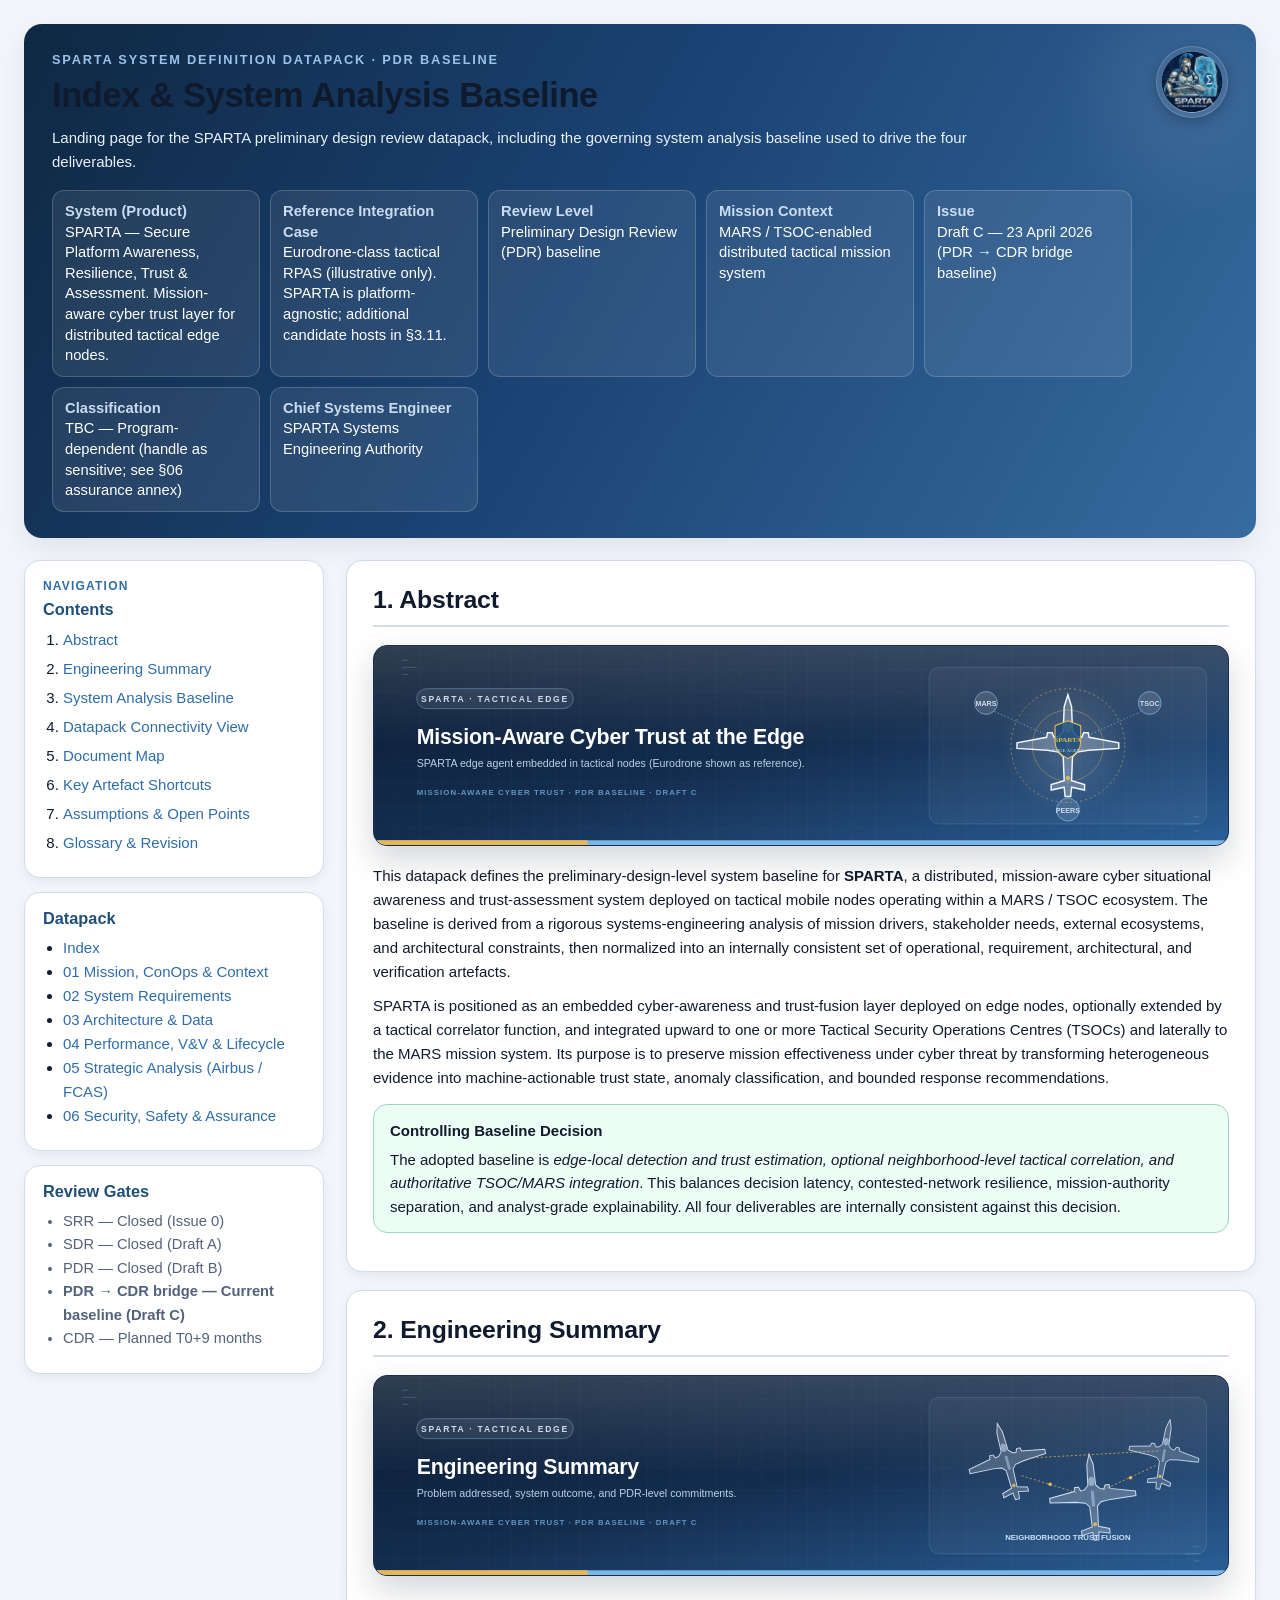
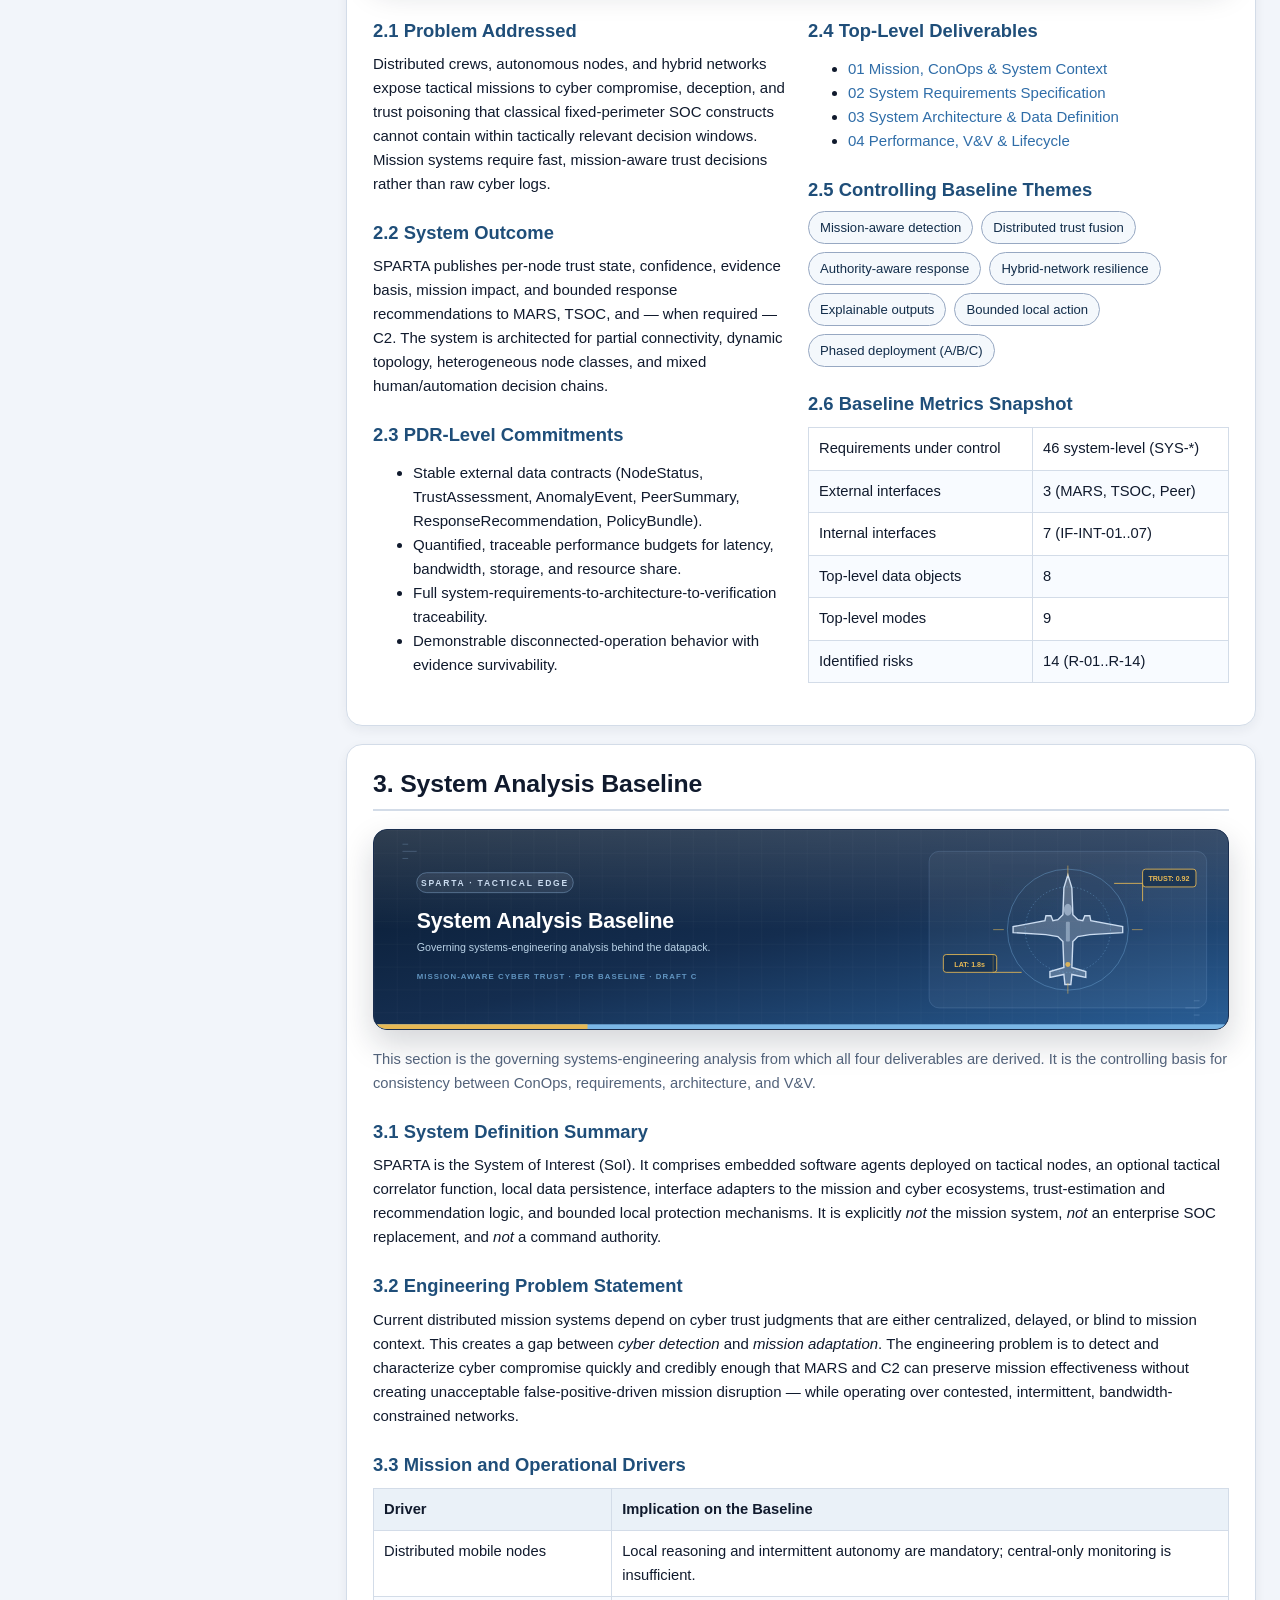
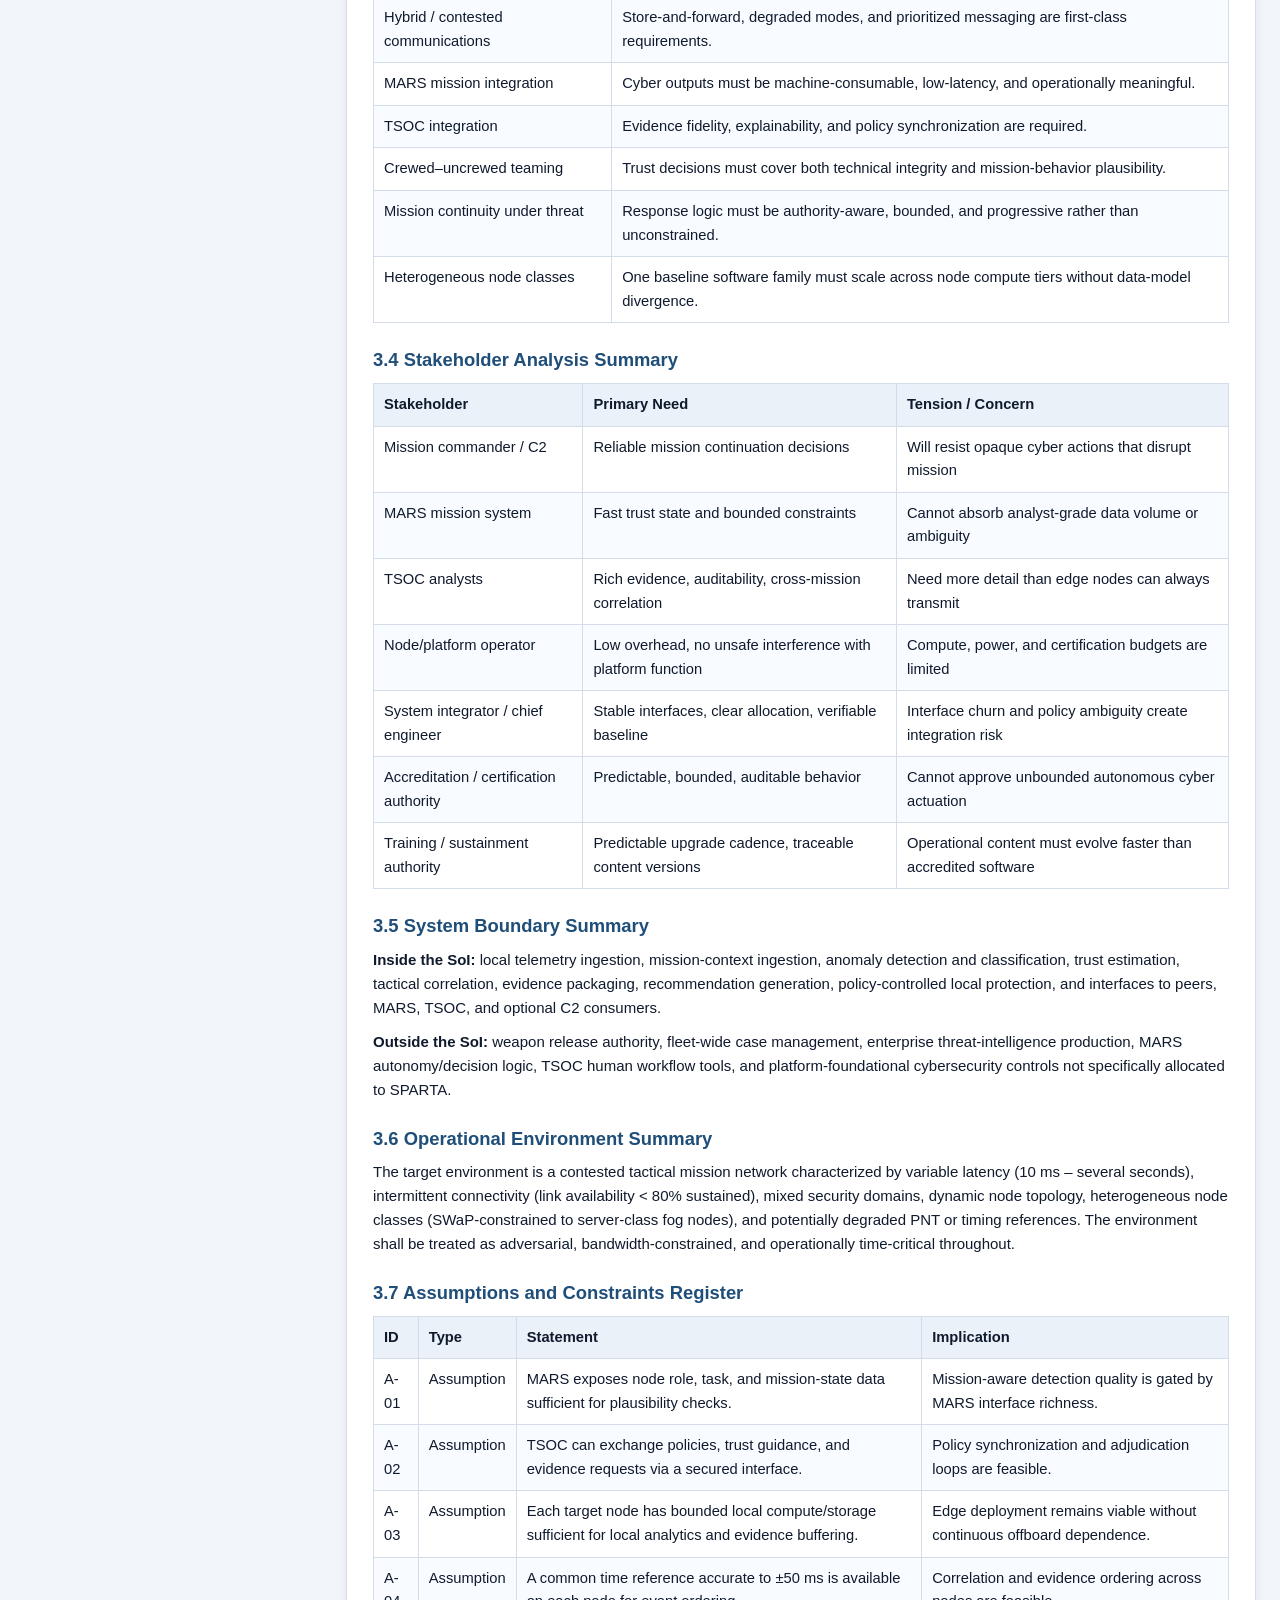
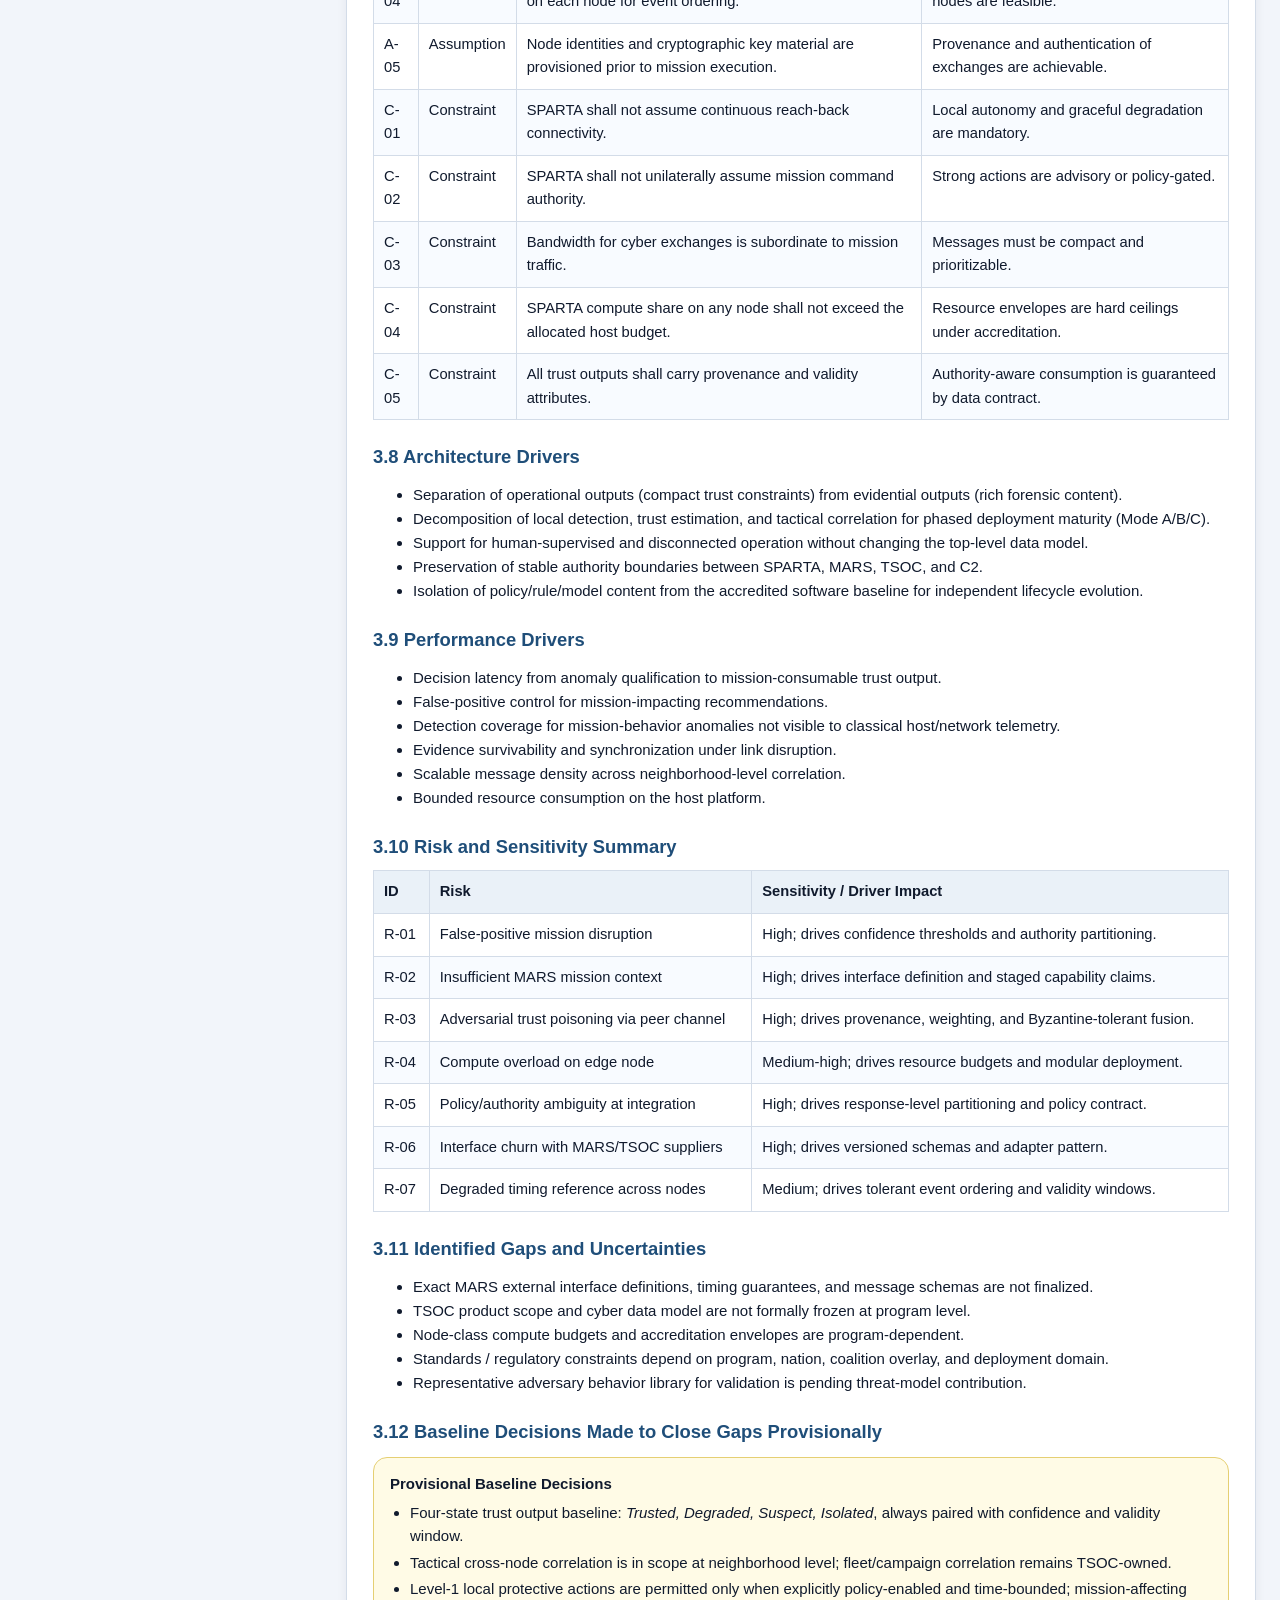
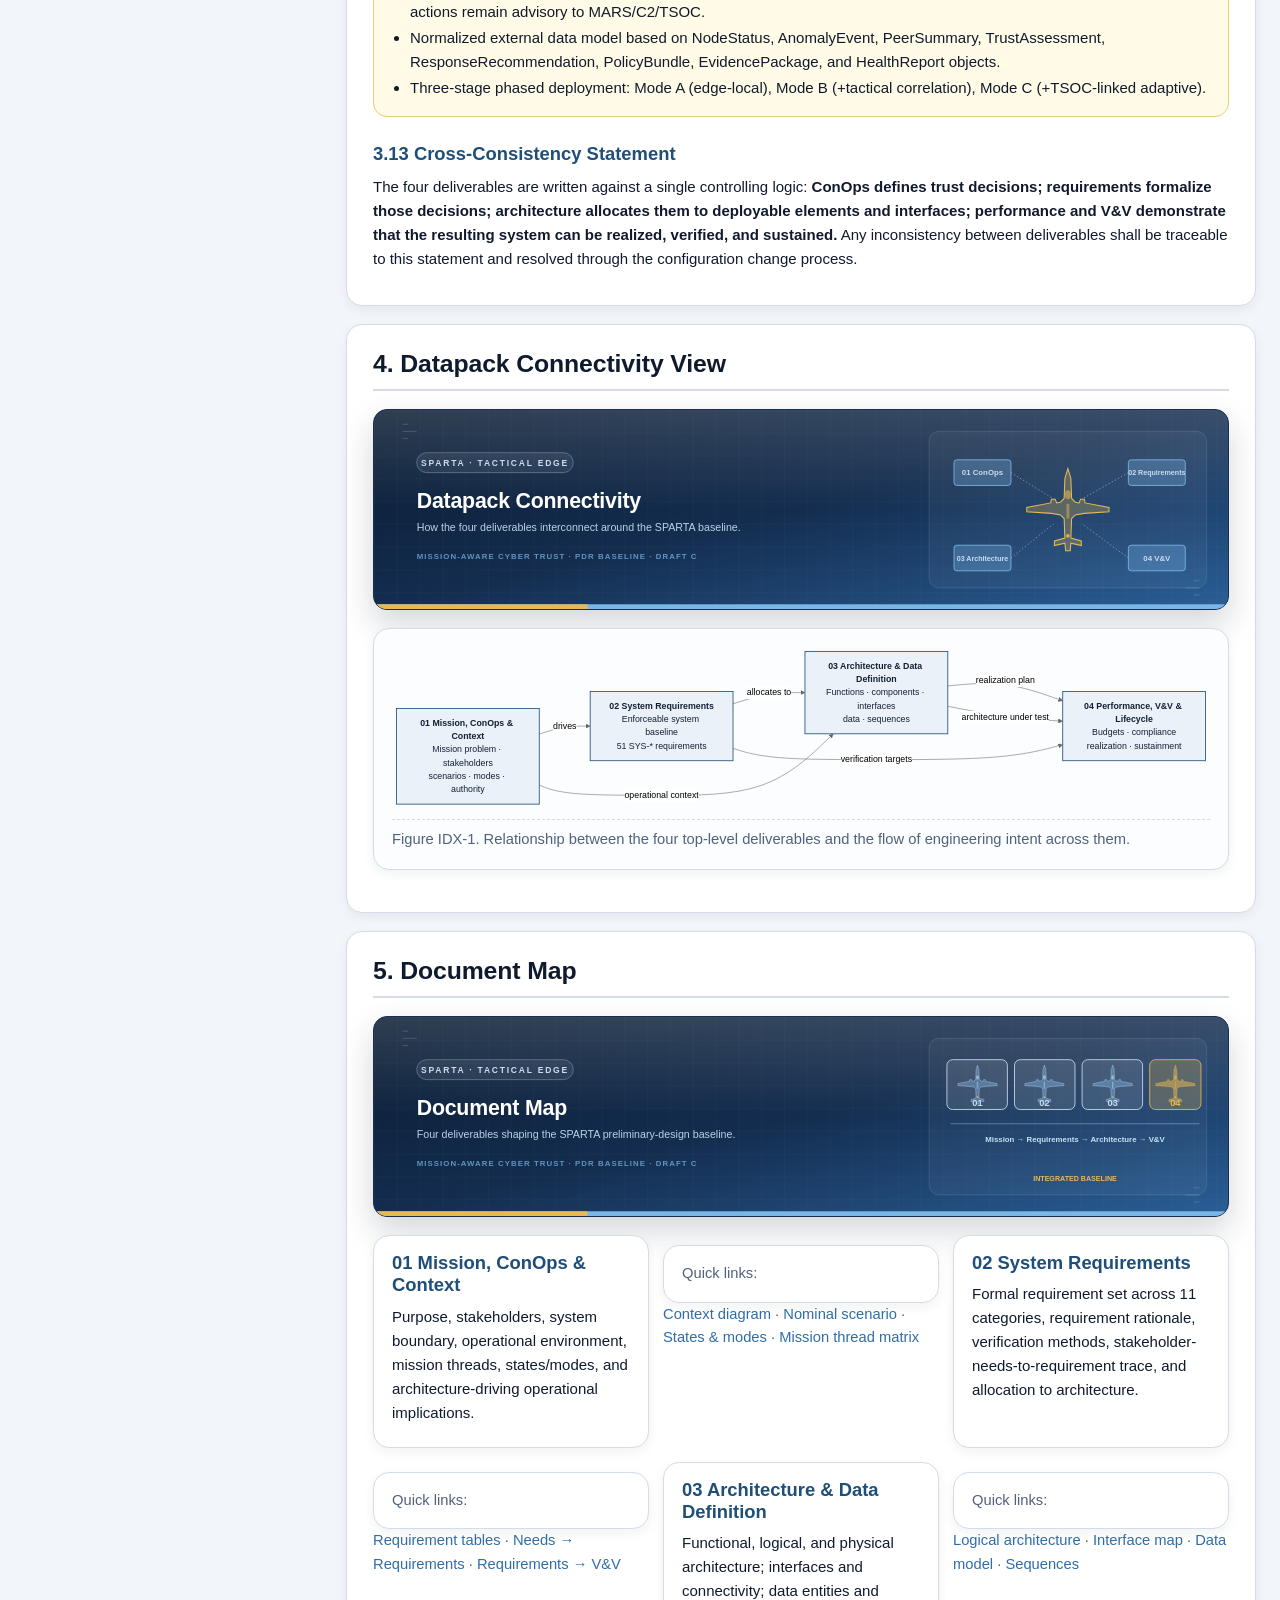
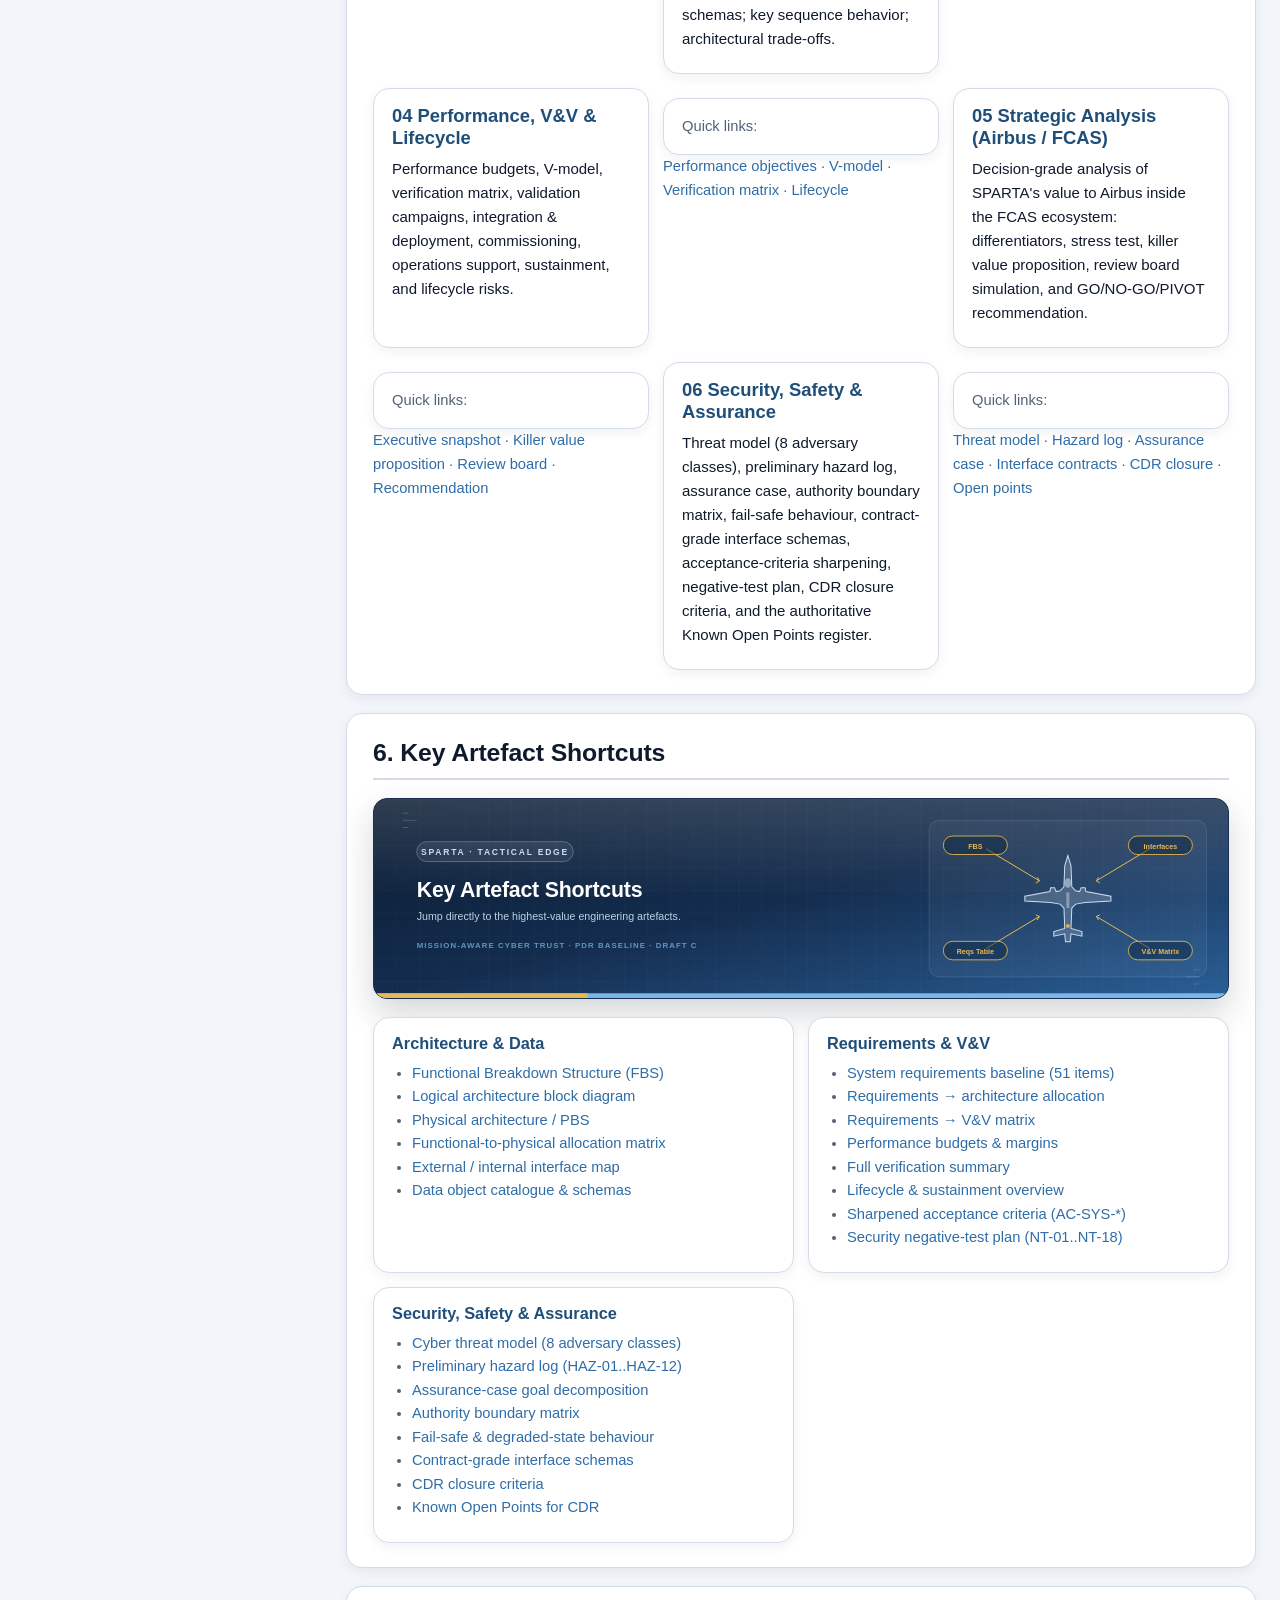
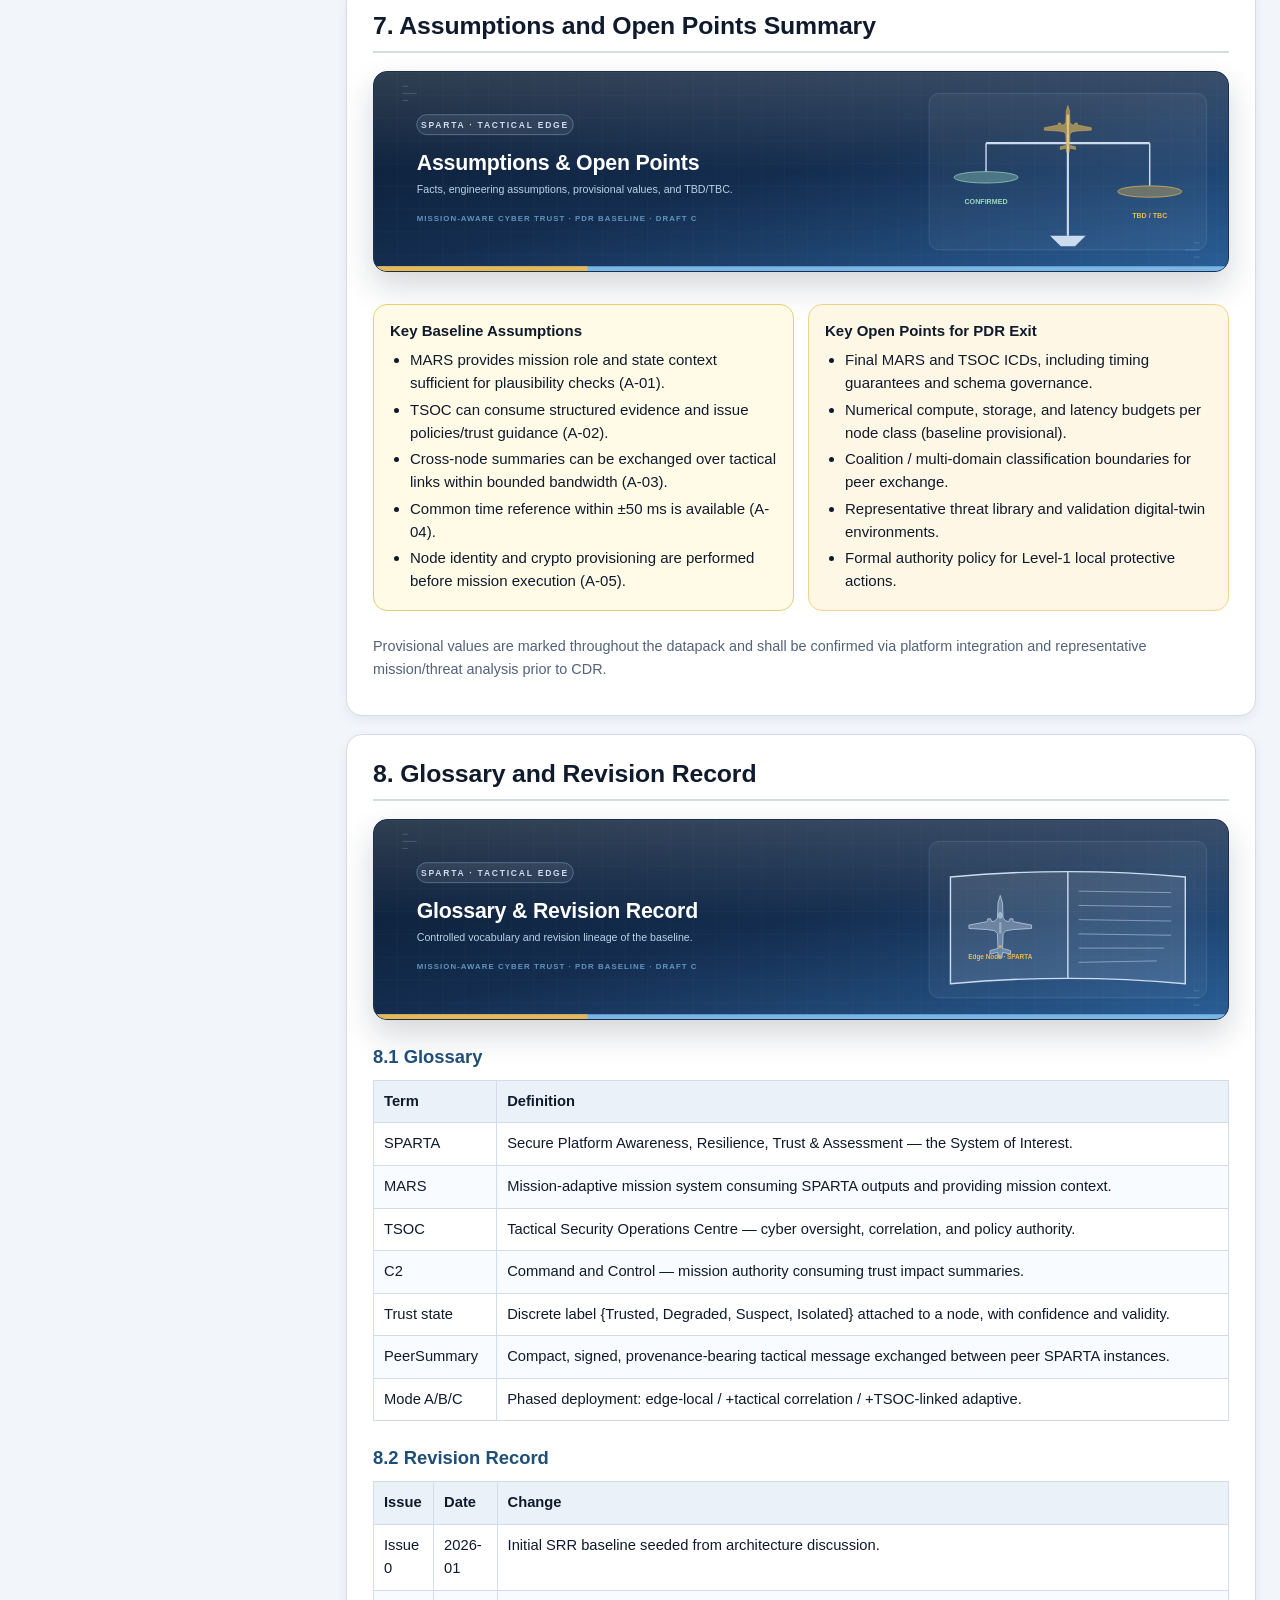
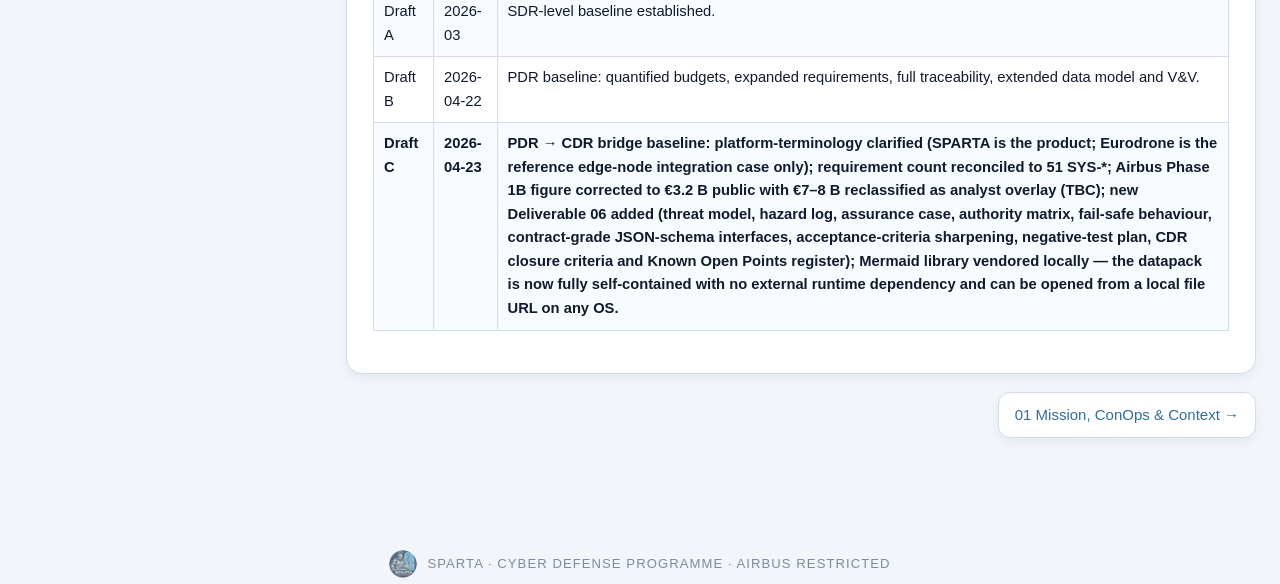
==== SPARTA_system_definition_datapack/index.html @ e20ca100 "Initial SPARTA system-definition datapack (Draft C, PDR → CDR bridge) Adds the complete, self-contai" ====
<!DOCTYPE html>
<html lang="en">
<head>
  <title>SPARTA — Index & System Analysis Baseline</title>
  <meta charset="UTF-8" />
  <meta name="viewport" content="width=device-width, initial-scale=1.0" />
  <link rel="stylesheet" href="style.css" />
  <link rel="icon" type="image/png" sizes="32x32" href="assets/sparta_logo_32.png" />
  <link rel="icon" type="image/png" sizes="64x64" href="assets/sparta_logo_64.png" />
  <link rel="apple-touch-icon" sizes="180x180" href="assets/sparta_logo_180.png" />
  <script src="assets/mermaid.min.js"></script>
  <script>
    (function(){
      if (typeof mermaid !== 'undefined' && mermaid && typeof mermaid.initialize === 'function') {
        mermaid.initialize({ startOnLoad: true, theme: 'neutral', securityLevel: 'loose', flowchart: { curve: 'basis' } });
      } else {
        document.addEventListener('DOMContentLoaded', function(){
          document.querySelectorAll('.mermaid').forEach(function(el){
            var src = (el.textContent || '').trim();
            el.innerHTML = '<div style="padding:12px;border:1px dashed #97a8c2;border-radius:8px;color:#52627a;font-size:.9rem;">Mermaid diagram (renderer not available — source retained below for review).</div><pre style="margin-top:6px">' + src.replace(/[<>&]/g,function(c){return {"<":"&lt;",">":"&gt;","&":"&amp;"}[c];}) + '</pre>';
          });
        });
      }
    })();
  </script>
</head>
<body>
  <div class="page">
    <div class="topbar">
      <div class="logo-mark" aria-hidden="true" title="SPARTA Cyber Defense"><img src="assets/sparta_logo.png" alt="" /></div>
      <div class="kicker">SPARTA System Definition Datapack · PDR Baseline</div>
      <h1>Index &amp; System Analysis Baseline</h1>
      <div class="subtitle">Landing page for the SPARTA preliminary design review datapack, including the governing system analysis baseline used to drive the four deliverables.</div>
      <div class="doc-meta">
        <div class="item"><strong>System (Product)</strong><br>SPARTA — Secure Platform Awareness, Resilience, Trust &amp; Assessment. Mission-aware cyber trust layer for distributed tactical edge nodes.</div>
        <div class="item"><strong>Reference Integration Case</strong><br>Eurodrone-class tactical RPAS (illustrative only). SPARTA is platform-agnostic; additional candidate hosts in §3.11.</div>
        <div class="item"><strong>Review Level</strong><br>Preliminary Design Review (PDR) baseline</div>
        <div class="item"><strong>Mission Context</strong><br>MARS / TSOC-enabled distributed tactical mission system</div>
        <div class="item"><strong>Issue</strong><br>Draft C — 23 April 2026 (PDR → CDR bridge baseline)</div>
        <div class="item"><strong>Classification</strong><br>TBC — Program-dependent (handle as sensitive; see §06 assurance annex)</div>
        <div class="item"><strong>Chief Systems Engineer</strong><br>SPARTA Systems Engineering Authority</div>
      </div>
    </div>

    <div class="layout">
      <aside class="sidebar">
        <div class="panel toc">
          <div class="kicker">Navigation</div>
          <h3>Contents</h3>
          <ol>
            <li><a href="#abstract">Abstract</a></li>
            <li><a href="#summary">Engineering Summary</a></li>
            <li><a href="#analysis-baseline">System Analysis Baseline</a></li>
            <li><a href="#visual-overview">Datapack Connectivity View</a></li>
            <li><a href="#document-map">Document Map</a></li>
            <li><a href="#key-artefacts">Key Artefact Shortcuts</a></li>
            <li><a href="#assumptions-open-points">Assumptions &amp; Open Points</a></li>
            <li><a href="#glossary">Glossary &amp; Revision</a></li>
          </ol>
        </div>
        <div class="panel">
          <h3>Datapack</h3>
          <ul>
            <li><a href="index.html">Index</a></li>
            <li><a href="01_mission_conops_context.html">01 Mission, ConOps &amp; Context</a></li>
            <li><a href="02_system_requirements.html">02 System Requirements</a></li>
            <li><a href="03_architecture_data_definition.html">03 Architecture &amp; Data</a></li>
            <li><a href="04_performance_vnv_lifecycle.html">04 Performance, V&amp;V &amp; Lifecycle</a></li>
            <li><a href="05_strategic_analysis_airbus_fcas.html">05 Strategic Analysis (Airbus / FCAS)</a></li>
            <li><a href="06_security_safety_assurance.html">06 Security, Safety &amp; Assurance</a></li>
          </ul>
        </div>
        <div class="panel">
          <h3>Review Gates</h3>
          <ul class="small">
            <li>SRR — Closed (Issue 0)</li>
            <li>SDR — Closed (Draft A)</li>
            <li>PDR — Closed (Draft B)</li>
            <li><strong>PDR → CDR bridge — Current baseline (Draft C)</strong></li>
            <li>CDR — Planned T0+9 months</li>
          </ul>
        </div>
      </aside>

      <main class="content">

<section id="abstract">
  <h2>1. Abstract</h2>
  <figure class="hero-illustration">
<svg viewBox="0 0 1200 280" xmlns="http://www.w3.org/2000/svg" role="img" aria-label="Mission-Aware Cyber Trust at the Edge" preserveAspectRatio="xMidYMid meet">
  <defs>
    <linearGradient id="intro_bg" x1="0" y1="0" x2="1" y2="1">
      <stop offset="0%" stop-color="#081a30"/>
      <stop offset="50%" stop-color="#142d4f"/>
      <stop offset="100%" stop-color="#2a5f97"/>
    </linearGradient>
    <linearGradient id="intro_glow" x1="0" y1="0" x2="0" y2="1">
      <stop offset="0%" stop-color="#ffffff" stop-opacity="0.16"/>
      <stop offset="100%" stop-color="#ffffff" stop-opacity="0"/>
    </linearGradient>
    <radialGradient id="intro_halo" cx="50%" cy="50%" r="50%">
      <stop offset="0%" stop-color="#ffffff" stop-opacity="0.16"/>
      <stop offset="100%" stop-color="#ffffff" stop-opacity="0"/>
    </radialGradient>
    <pattern id="intro_grid" width="32" height="32" patternUnits="userSpaceOnUse">
      <path d="M 32 0 L 0 0 0 32" fill="none" stroke="#ffffff" stroke-opacity="0.06" stroke-width="1"/>
    </pattern>
  </defs>
  <rect width="1200" height="280" fill="url(#intro_bg)"/>
  <rect width="1200" height="280" fill="url(#intro_grid)"/>
  <rect width="1200" height="140" fill="url(#intro_glow)"/>
  <g stroke="#9bc2ea" stroke-opacity="0.35" stroke-width="1">
    <line x1="40" y1="20" x2="48" y2="20"/>
    <line x1="40" y1="30" x2="60" y2="30"/>
    <line x1="40" y1="40" x2="48" y2="40"/>
    <line x1="1160" y1="260" x2="1152" y2="260"/>
    <line x1="1160" y1="250" x2="1140" y2="250"/>
    <line x1="1160" y1="240" x2="1152" y2="240"/>
  </g>
  <rect x="60" y="60" width="220" height="28" rx="14" fill="#ffffff" fill-opacity="0.07" stroke="#9bc2ea" stroke-opacity="0.55"/>
  <text x="170" y="79" fill="#cbdcf0" font-family="Inter, Segoe UI, sans-serif" font-size="12" font-weight="700" text-anchor="middle" letter-spacing="2.5">SPARTA · TACTICAL EDGE</text>
  <text x="60" y="138" fill="#ffffff" font-family="Inter, Segoe UI, sans-serif" font-size="30" font-weight="700" letter-spacing="-0.3">Mission-Aware Cyber Trust at the Edge</text>
  <text x="60" y="170" fill="#c8e1f4" font-family="Inter, Segoe UI, sans-serif" font-size="15" font-weight="400" opacity="0.92">SPARTA edge agent embedded in tactical nodes (Eurodrone shown as reference).</text>
  <text x="60" y="210" fill="#7bb7e6" font-family="Inter, Segoe UI, sans-serif" font-size="11" font-weight="600" opacity="0.75" letter-spacing="1.5">MISSION-AWARE CYBER TRUST · PDR BASELINE · DRAFT C</text>
  <g transform="translate(780 30)">
    <rect x="0" y="0" width="390" height="220" rx="14" fill="#ffffff" fill-opacity="0.04" stroke="#9bc2ea" stroke-opacity="0.25" stroke-width="1"/>
    <circle cx="195" cy="110" r="95" fill="url(#intro_halo)"/>
        <circle cx="195" cy="110" r="80" fill="none" stroke="#e7b955" stroke-width="1" stroke-dasharray="3 4" opacity="0.7"/>
        <circle cx="195" cy="110" r="50" fill="none" stroke="#e7b955" stroke-width="1" opacity="0.5"/>
        <g transform="translate(195 110) scale(1.3) rotate(0)">
        <path d="M 0 -55 L 4 -42 L 5 -15 L 10 -10 L 15 -9 L 17 -14 L 22 -14 L 23 -9 L 55 -3 L 55 3 L 22 5 L 10 7 L 5 12 L 4 38 L 18 42 L 18 48 L 4 45 L 3 55 L -3 55 L -4 45 L -18 48 L -18 42 L -4 38 L -5 12 L -10 7 L -22 5 L -55 3 L -55 -3 L -23 -9 L -22 -14 L -17 -14 L -15 -9 L -10 -10 L -5 -15 L -4 -42 Z" fill="#ffffff" fill-opacity="0.22" stroke="#f0f7ff" stroke-width="1.6"/>
        <ellipse cx="0" cy="-20" rx="4" ry="6" fill="#f0f7ff" fill-opacity="0.55"/>
        <rect x="-2" y="-8" width="4" height="20" rx="1" fill="#f0f7ff" fill-opacity="0.45"/>
        <circle cx="0" cy="35" r="2.5" fill="#e7b955" fill-opacity="0.9"/>
      </g>
        <g transform="translate(195 110)">
          <path d="M 0 -35 L 18 -28 L 18 -5 Q 18 10 0 18 Q -18 10 -18 -5 L -18 -28 Z" fill="#1f4e79" fill-opacity="0.85" stroke="#e7b955" stroke-width="1.5"/>
          <text x="0" y="-5" fill="#e7b955" font-family="Inter" font-size="10" font-weight="700" text-anchor="middle">SPARTA</text>
          <text x="0" y="9" fill="#cbdcf0" font-family="Inter" font-size="7" text-anchor="middle">EDGE AGENT</text>
        </g>
        <g>
          <circle cx="80" cy="50" r="16" fill="#ffffff" fill-opacity="0.12" stroke="#7bb7e6"/>
          <text x="80" y="54" fill="#cbdcf0" font-family="Inter,Segoe UI,sans-serif" font-size="10" font-weight="700" text-anchor="middle">MARS</text>
          <circle cx="310" cy="50" r="16" fill="#ffffff" fill-opacity="0.12" stroke="#7bb7e6"/>
          <text x="310" y="54" fill="#cbdcf0" font-family="Inter,Segoe UI,sans-serif" font-size="10" font-weight="700" text-anchor="middle">TSOC</text>
          <circle cx="195" cy="200" r="16" fill="#ffffff" fill-opacity="0.12" stroke="#7bb7e6"/>
          <text x="195" y="204" fill="#cbdcf0" font-family="Inter,Segoe UI,sans-serif" font-size="10" font-weight="700" text-anchor="middle">PEERS</text>
        </g>
        <g stroke="#7bb7e6" stroke-width="1.2" fill="none" stroke-dasharray="2 3" opacity="0.8">
          <line x1="92" y1="62" x2="165" y2="95"/>
          <line x1="298" y1="62" x2="225" y2="95"/>
          <line x1="195" y1="184" x2="195" y2="140"/>
        </g>
  </g>
  <rect x="0" y="273" width="1200" height="7" fill="#7bb7e6"/>
  <rect x="0" y="273" width="300" height="7" fill="#e7b955"/>
</svg>
</figure>
  <p>This datapack defines the preliminary-design-level system baseline for <strong>SPARTA</strong>, a distributed, mission-aware cyber situational awareness and trust-assessment system deployed on tactical mobile nodes operating within a MARS / TSOC ecosystem. The baseline is derived from a rigorous systems-engineering analysis of mission drivers, stakeholder needs, external ecosystems, and architectural constraints, then normalized into an internally consistent set of operational, requirement, architectural, and verification artefacts.</p>
  <p>SPARTA is positioned as an embedded cyber-awareness and trust-fusion layer deployed on edge nodes, optionally extended by a tactical correlator function, and integrated upward to one or more Tactical Security Operations Centres (TSOCs) and laterally to the MARS mission system. Its purpose is to preserve mission effectiveness under cyber threat by transforming heterogeneous evidence into machine-actionable trust state, anomaly classification, and bounded response recommendations.</p>
  <div class="callout decision">
    <strong>Controlling Baseline Decision</strong>
    The adopted baseline is <em>edge-local detection and trust estimation, optional neighborhood-level tactical correlation, and authoritative TSOC/MARS integration</em>. This balances decision latency, contested-network resilience, mission-authority separation, and analyst-grade explainability. All four deliverables are internally consistent against this decision.
  </div>
</section>

<section id="summary">
  <h2>2. Engineering Summary</h2>
  <figure class="hero-illustration">
<svg viewBox="0 0 1200 280" xmlns="http://www.w3.org/2000/svg" role="img" aria-label="Engineering Summary" preserveAspectRatio="xMidYMid meet">
  <defs>
    <linearGradient id="exec_bg" x1="0" y1="0" x2="1" y2="1">
      <stop offset="0%" stop-color="#081a30"/>
      <stop offset="50%" stop-color="#142d4f"/>
      <stop offset="100%" stop-color="#2a5f97"/>
    </linearGradient>
    <linearGradient id="exec_glow" x1="0" y1="0" x2="0" y2="1">
      <stop offset="0%" stop-color="#ffffff" stop-opacity="0.16"/>
      <stop offset="100%" stop-color="#ffffff" stop-opacity="0"/>
    </linearGradient>
    <radialGradient id="exec_halo" cx="50%" cy="50%" r="50%">
      <stop offset="0%" stop-color="#ffffff" stop-opacity="0.16"/>
      <stop offset="100%" stop-color="#ffffff" stop-opacity="0"/>
    </radialGradient>
    <pattern id="exec_grid" width="32" height="32" patternUnits="userSpaceOnUse">
      <path d="M 32 0 L 0 0 0 32" fill="none" stroke="#ffffff" stroke-opacity="0.06" stroke-width="1"/>
    </pattern>
  </defs>
  <rect width="1200" height="280" fill="url(#exec_bg)"/>
  <rect width="1200" height="280" fill="url(#exec_grid)"/>
  <rect width="1200" height="140" fill="url(#exec_glow)"/>
  <g stroke="#9bc2ea" stroke-opacity="0.35" stroke-width="1">
    <line x1="40" y1="20" x2="48" y2="20"/>
    <line x1="40" y1="30" x2="60" y2="30"/>
    <line x1="40" y1="40" x2="48" y2="40"/>
    <line x1="1160" y1="260" x2="1152" y2="260"/>
    <line x1="1160" y1="250" x2="1140" y2="250"/>
    <line x1="1160" y1="240" x2="1152" y2="240"/>
  </g>
  <rect x="60" y="60" width="220" height="28" rx="14" fill="#ffffff" fill-opacity="0.07" stroke="#9bc2ea" stroke-opacity="0.55"/>
  <text x="170" y="79" fill="#cbdcf0" font-family="Inter, Segoe UI, sans-serif" font-size="12" font-weight="700" text-anchor="middle" letter-spacing="2.5">SPARTA · TACTICAL EDGE</text>
  <text x="60" y="138" fill="#ffffff" font-family="Inter, Segoe UI, sans-serif" font-size="30" font-weight="700" letter-spacing="-0.3">Engineering Summary</text>
  <text x="60" y="170" fill="#c8e1f4" font-family="Inter, Segoe UI, sans-serif" font-size="15" font-weight="400" opacity="0.92">Problem addressed, system outcome, and PDR-level commitments.</text>
  <text x="60" y="210" fill="#7bb7e6" font-family="Inter, Segoe UI, sans-serif" font-size="11" font-weight="600" opacity="0.75" letter-spacing="1.5">MISSION-AWARE CYBER TRUST · PDR BASELINE · DRAFT C</text>
  <g transform="translate(780 30)">
    <rect x="0" y="0" width="390" height="220" rx="14" fill="#ffffff" fill-opacity="0.04" stroke="#9bc2ea" stroke-opacity="0.25" stroke-width="1"/>
    <g transform="translate(110 90) scale(1.0) rotate(-15)">
        <path d="M 0 -55 L 4 -42 L 5 -15 L 10 -10 L 15 -9 L 17 -14 L 22 -14 L 23 -9 L 55 -3 L 55 3 L 22 5 L 10 7 L 5 12 L 4 38 L 18 42 L 18 48 L 4 45 L 3 55 L -3 55 L -4 45 L -18 48 L -18 42 L -4 38 L -5 12 L -10 7 L -22 5 L -55 3 L -55 -3 L -23 -9 L -22 -14 L -17 -14 L -15 -9 L -10 -10 L -5 -15 L -4 -42 Z" fill="#ffffff" fill-opacity="0.18" stroke="#cbdcf0" stroke-width="1.3"/>
        <ellipse cx="0" cy="-20" rx="4" ry="6" fill="#cbdcf0" fill-opacity="0.55"/>
        <rect x="-2" y="-8" width="4" height="20" rx="1" fill="#cbdcf0" fill-opacity="0.45"/>
        <circle cx="0" cy="35" r="2.5" fill="#e7b955" fill-opacity="0.9"/>
      </g>
        <g transform="translate(230 140) scale(1.1) rotate(-5)">
        <path d="M 0 -55 L 4 -42 L 5 -15 L 10 -10 L 15 -9 L 17 -14 L 22 -14 L 23 -9 L 55 -3 L 55 3 L 22 5 L 10 7 L 5 12 L 4 38 L 18 42 L 18 48 L 4 45 L 3 55 L -3 55 L -4 45 L -18 48 L -18 42 L -4 38 L -5 12 L -10 7 L -22 5 L -55 3 L -55 -3 L -23 -9 L -22 -14 L -17 -14 L -15 -9 L -10 -10 L -5 -15 L -4 -42 Z" fill="#ffffff" fill-opacity="0.22" stroke="#cbdcf0" stroke-width="1.3"/>
        <ellipse cx="0" cy="-20" rx="4" ry="6" fill="#cbdcf0" fill-opacity="0.55"/>
        <rect x="-2" y="-8" width="4" height="20" rx="1" fill="#cbdcf0" fill-opacity="0.45"/>
        <circle cx="0" cy="35" r="2.5" fill="#e7b955" fill-opacity="0.9"/>
      </g>
        <g transform="translate(330 80) scale(0.9) rotate(10)">
        <path d="M 0 -55 L 4 -42 L 5 -15 L 10 -10 L 15 -9 L 17 -14 L 22 -14 L 23 -9 L 55 -3 L 55 3 L 22 5 L 10 7 L 5 12 L 4 38 L 18 42 L 18 48 L 4 45 L 3 55 L -3 55 L -4 45 L -18 48 L -18 42 L -4 38 L -5 12 L -10 7 L -22 5 L -55 3 L -55 -3 L -23 -9 L -22 -14 L -17 -14 L -15 -9 L -10 -10 L -5 -15 L -4 -42 Z" fill="#ffffff" fill-opacity="0.16" stroke="#cbdcf0" stroke-width="1.3"/>
        <ellipse cx="0" cy="-20" rx="4" ry="6" fill="#cbdcf0" fill-opacity="0.55"/>
        <rect x="-2" y="-8" width="4" height="20" rx="1" fill="#cbdcf0" fill-opacity="0.45"/>
        <circle cx="0" cy="35" r="2.5" fill="#e7b955" fill-opacity="0.9"/>
      </g>
        <g stroke="#e7b955" stroke-width="1.2" stroke-dasharray="3 3" opacity="0.85" fill="none">
          <line x1="130" y1="110" x2="210" y2="135"/>
          <line x1="245" y1="130" x2="320" y2="95"/>
          <line x1="145" y1="85" x2="325" y2="75"/>
        </g>
        <g fill="#e7b955">
          <circle cx="170" cy="122" r="2.5"/><circle cx="283" cy="113" r="2.5"/>
        </g>
        <text x="195" y="200" fill="#c8e1f4" font-family="Inter,Segoe UI,sans-serif" font-size="11" font-weight="700" text-anchor="middle">NEIGHBORHOOD TRUST FUSION</text>
  </g>
  <rect x="0" y="273" width="1200" height="7" fill="#7bb7e6"/>
  <rect x="0" y="273" width="300" height="7" fill="#e7b955"/>
</svg>
</figure>
  <div class="twocol">
    <div>
      <h3>2.1 Problem Addressed</h3>
      <p>Distributed crews, autonomous nodes, and hybrid networks expose tactical missions to cyber compromise, deception, and trust poisoning that classical fixed-perimeter SOC constructs cannot contain within tactically relevant decision windows. Mission systems require fast, mission-aware trust decisions rather than raw cyber logs.</p>
      <h3>2.2 System Outcome</h3>
      <p>SPARTA publishes per-node trust state, confidence, evidence basis, mission impact, and bounded response recommendations to MARS, TSOC, and — when required — C2. The system is architected for partial connectivity, dynamic topology, heterogeneous node classes, and mixed human/automation decision chains.</p>
      <h3>2.3 PDR-Level Commitments</h3>
      <ul>
        <li>Stable external data contracts (NodeStatus, TrustAssessment, AnomalyEvent, PeerSummary, ResponseRecommendation, PolicyBundle).</li>
        <li>Quantified, traceable performance budgets for latency, bandwidth, storage, and resource share.</li>
        <li>Full system-requirements-to-architecture-to-verification traceability.</li>
        <li>Demonstrable disconnected-operation behavior with evidence survivability.</li>
      </ul>
    </div>
    <div>
      <h3>2.4 Top-Level Deliverables</h3>
      <ul>
        <li><a href="01_mission_conops_context.html">01 Mission, ConOps &amp; System Context</a></li>
        <li><a href="02_system_requirements.html">02 System Requirements Specification</a></li>
        <li><a href="03_architecture_data_definition.html">03 System Architecture &amp; Data Definition</a></li>
        <li><a href="04_performance_vnv_lifecycle.html">04 Performance, V&amp;V &amp; Lifecycle</a></li>
      </ul>
      <h3>2.5 Controlling Baseline Themes</h3>
      <div class="badges">
        <span class="badge">Mission-aware detection</span>
        <span class="badge">Distributed trust fusion</span>
        <span class="badge">Authority-aware response</span>
        <span class="badge">Hybrid-network resilience</span>
        <span class="badge">Explainable outputs</span>
        <span class="badge">Bounded local action</span>
        <span class="badge">Phased deployment (A/B/C)</span>
      </div>
      <h3>2.6 Baseline Metrics Snapshot</h3>
      <table class="metadata">
        <tbody>
          <tr><td>Requirements under control</td><td>46 system-level (SYS-*)</td></tr>
          <tr><td>External interfaces</td><td>3 (MARS, TSOC, Peer)</td></tr>
          <tr><td>Internal interfaces</td><td>7 (IF-INT-01..07)</td></tr>
          <tr><td>Top-level data objects</td><td>8</td></tr>
          <tr><td>Top-level modes</td><td>9</td></tr>
          <tr><td>Identified risks</td><td>14 (R-01..R-14)</td></tr>
        </tbody>
      </table>
    </div>
  </div>
</section>

<section id="analysis-baseline">
  <h2>3. System Analysis Baseline</h2>
  <figure class="hero-illustration">
<svg viewBox="0 0 1200 280" xmlns="http://www.w3.org/2000/svg" role="img" aria-label="System Analysis Baseline" preserveAspectRatio="xMidYMid meet">
  <defs>
    <linearGradient id="analysis_bg" x1="0" y1="0" x2="1" y2="1">
      <stop offset="0%" stop-color="#081a30"/>
      <stop offset="50%" stop-color="#142d4f"/>
      <stop offset="100%" stop-color="#2a5f97"/>
    </linearGradient>
    <linearGradient id="analysis_glow" x1="0" y1="0" x2="0" y2="1">
      <stop offset="0%" stop-color="#ffffff" stop-opacity="0.16"/>
      <stop offset="100%" stop-color="#ffffff" stop-opacity="0"/>
    </linearGradient>
    <radialGradient id="analysis_halo" cx="50%" cy="50%" r="50%">
      <stop offset="0%" stop-color="#ffffff" stop-opacity="0.16"/>
      <stop offset="100%" stop-color="#ffffff" stop-opacity="0"/>
    </radialGradient>
    <pattern id="analysis_grid" width="32" height="32" patternUnits="userSpaceOnUse">
      <path d="M 32 0 L 0 0 0 32" fill="none" stroke="#ffffff" stroke-opacity="0.06" stroke-width="1"/>
    </pattern>
  </defs>
  <rect width="1200" height="280" fill="url(#analysis_bg)"/>
  <rect width="1200" height="280" fill="url(#analysis_grid)"/>
  <rect width="1200" height="140" fill="url(#analysis_glow)"/>
  <g stroke="#9bc2ea" stroke-opacity="0.35" stroke-width="1">
    <line x1="40" y1="20" x2="48" y2="20"/>
    <line x1="40" y1="30" x2="60" y2="30"/>
    <line x1="40" y1="40" x2="48" y2="40"/>
    <line x1="1160" y1="260" x2="1152" y2="260"/>
    <line x1="1160" y1="250" x2="1140" y2="250"/>
    <line x1="1160" y1="240" x2="1152" y2="240"/>
  </g>
  <rect x="60" y="60" width="220" height="28" rx="14" fill="#ffffff" fill-opacity="0.07" stroke="#9bc2ea" stroke-opacity="0.55"/>
  <text x="170" y="79" fill="#cbdcf0" font-family="Inter, Segoe UI, sans-serif" font-size="12" font-weight="700" text-anchor="middle" letter-spacing="2.5">SPARTA · TACTICAL EDGE</text>
  <text x="60" y="138" fill="#ffffff" font-family="Inter, Segoe UI, sans-serif" font-size="30" font-weight="700" letter-spacing="-0.3">System Analysis Baseline</text>
  <text x="60" y="170" fill="#c8e1f4" font-family="Inter, Segoe UI, sans-serif" font-size="15" font-weight="400" opacity="0.92">Governing systems-engineering analysis behind the datapack.</text>
  <text x="60" y="210" fill="#7bb7e6" font-family="Inter, Segoe UI, sans-serif" font-size="11" font-weight="600" opacity="0.75" letter-spacing="1.5">MISSION-AWARE CYBER TRUST · PDR BASELINE · DRAFT C</text>
  <g transform="translate(780 30)">
    <rect x="0" y="0" width="390" height="220" rx="14" fill="#ffffff" fill-opacity="0.04" stroke="#9bc2ea" stroke-opacity="0.25" stroke-width="1"/>
    <g transform="translate(195 110) scale(1.4) rotate(0)">
        <path d="M 0 -55 L 4 -42 L 5 -15 L 10 -10 L 15 -9 L 17 -14 L 22 -14 L 23 -9 L 55 -3 L 55 3 L 22 5 L 10 7 L 5 12 L 4 38 L 18 42 L 18 48 L 4 45 L 3 55 L -3 55 L -4 45 L -18 48 L -18 42 L -4 38 L -5 12 L -10 7 L -22 5 L -55 3 L -55 -3 L -23 -9 L -22 -14 L -17 -14 L -15 -9 L -10 -10 L -5 -15 L -4 -42 Z" fill="#ffffff" fill-opacity="0.22" stroke="#cbdcf0" stroke-width="1.4"/>
        <ellipse cx="0" cy="-20" rx="4" ry="6" fill="#cbdcf0" fill-opacity="0.55"/>
        <rect x="-2" y="-8" width="4" height="20" rx="1" fill="#cbdcf0" fill-opacity="0.45"/>
        <circle cx="0" cy="35" r="2.5" fill="#e7b955" fill-opacity="0.9"/>
      </g>
        <circle cx="195" cy="110" r="85" fill="none" stroke="#7bb7e6" stroke-width="1" opacity="0.5"/>
        <circle cx="195" cy="110" r="60" fill="none" stroke="#7bb7e6" stroke-width="1" opacity="0.5" stroke-dasharray="2 3"/>
        <g stroke="#e7b955" stroke-width="1" opacity="0.8">
          <line x1="105" y1="110" x2="90" y2="110"/><line x1="300" y1="110" x2="285" y2="110"/>
          <line x1="195" y1="20" x2="195" y2="35"/><line x1="195" y1="200" x2="195" y2="185"/>
        </g>
        <g stroke="#e7b955" stroke-width="1.2" fill="none">
          <path d="M 260 45 L 300 45 L 300 70" />
          <path d="M 130 170 L 90 170 L 90 145" />
        </g>
        <rect x="300" y="25" width="75" height="25" rx="4" fill="#0f2843" fill-opacity="0.6" stroke="#e7b955" stroke-width="1.2"/>
        <text x="337" y="42" fill="#e7b955" font-family="Inter,Segoe UI,sans-serif" font-size="10" font-weight="700" text-anchor="middle">TRUST: 0.92</text>
        <rect x="20" y="145" width="75" height="25" rx="4" fill="#0f2843" fill-opacity="0.6" stroke="#e7b955" stroke-width="1.2"/>
        <text x="57" y="162" fill="#e7b955" font-family="Inter,Segoe UI,sans-serif" font-size="10" font-weight="700" text-anchor="middle">LAT: 1.8s</text>
  </g>
  <rect x="0" y="273" width="1200" height="7" fill="#7bb7e6"/>
  <rect x="0" y="273" width="300" height="7" fill="#e7b955"/>
</svg>
</figure>
  <p class="small">This section is the governing systems-engineering analysis from which all four deliverables are derived. It is the controlling basis for consistency between ConOps, requirements, architecture, and V&amp;V.</p>

  <h3>3.1 System Definition Summary</h3>
  <p>SPARTA is the System of Interest (SoI). It comprises embedded software agents deployed on tactical nodes, an optional tactical correlator function, local data persistence, interface adapters to the mission and cyber ecosystems, trust-estimation and recommendation logic, and bounded local protection mechanisms. It is explicitly <em>not</em> the mission system, <em>not</em> an enterprise SOC replacement, and <em>not</em> a command authority.</p>

  <h3>3.2 Engineering Problem Statement</h3>
  <p>Current distributed mission systems depend on cyber trust judgments that are either centralized, delayed, or blind to mission context. This creates a gap between <em>cyber detection</em> and <em>mission adaptation</em>. The engineering problem is to detect and characterize cyber compromise quickly and credibly enough that MARS and C2 can preserve mission effectiveness without creating unacceptable false-positive-driven mission disruption — while operating over contested, intermittent, bandwidth-constrained networks.</p>

  <h3>3.3 Mission and Operational Drivers</h3>
  <table class="metadata">
    <thead><tr><th>Driver</th><th>Implication on the Baseline</th></tr></thead>
    <tbody>
      <tr><td>Distributed mobile nodes</td><td>Local reasoning and intermittent autonomy are mandatory; central-only monitoring is insufficient.</td></tr>
      <tr><td>Hybrid / contested communications</td><td>Store-and-forward, degraded modes, and prioritized messaging are first-class requirements.</td></tr>
      <tr><td>MARS mission integration</td><td>Cyber outputs must be machine-consumable, low-latency, and operationally meaningful.</td></tr>
      <tr><td>TSOC integration</td><td>Evidence fidelity, explainability, and policy synchronization are required.</td></tr>
      <tr><td>Crewed–uncrewed teaming</td><td>Trust decisions must cover both technical integrity and mission-behavior plausibility.</td></tr>
      <tr><td>Mission continuity under threat</td><td>Response logic must be authority-aware, bounded, and progressive rather than unconstrained.</td></tr>
      <tr><td>Heterogeneous node classes</td><td>One baseline software family must scale across node compute tiers without data-model divergence.</td></tr>
    </tbody>
  </table>

  <h3>3.4 Stakeholder Analysis Summary</h3>
  <table class="metadata">
    <thead><tr><th>Stakeholder</th><th>Primary Need</th><th>Tension / Concern</th></tr></thead>
    <tbody>
      <tr><td>Mission commander / C2</td><td>Reliable mission continuation decisions</td><td>Will resist opaque cyber actions that disrupt mission</td></tr>
      <tr><td>MARS mission system</td><td>Fast trust state and bounded constraints</td><td>Cannot absorb analyst-grade data volume or ambiguity</td></tr>
      <tr><td>TSOC analysts</td><td>Rich evidence, auditability, cross-mission correlation</td><td>Need more detail than edge nodes can always transmit</td></tr>
      <tr><td>Node/platform operator</td><td>Low overhead, no unsafe interference with platform function</td><td>Compute, power, and certification budgets are limited</td></tr>
      <tr><td>System integrator / chief engineer</td><td>Stable interfaces, clear allocation, verifiable baseline</td><td>Interface churn and policy ambiguity create integration risk</td></tr>
      <tr><td>Accreditation / certification authority</td><td>Predictable, bounded, auditable behavior</td><td>Cannot approve unbounded autonomous cyber actuation</td></tr>
      <tr><td>Training / sustainment authority</td><td>Predictable upgrade cadence, traceable content versions</td><td>Operational content must evolve faster than accredited software</td></tr>
    </tbody>
  </table>

  <h3>3.5 System Boundary Summary</h3>
  <p><strong>Inside the SoI:</strong> local telemetry ingestion, mission-context ingestion, anomaly detection and classification, trust estimation, tactical correlation, evidence packaging, recommendation generation, policy-controlled local protection, and interfaces to peers, MARS, TSOC, and optional C2 consumers.</p>
  <p><strong>Outside the SoI:</strong> weapon release authority, fleet-wide case management, enterprise threat-intelligence production, MARS autonomy/decision logic, TSOC human workflow tools, and platform-foundational cybersecurity controls not specifically allocated to SPARTA.</p>

  <h3>3.6 Operational Environment Summary</h3>
  <p>The target environment is a contested tactical mission network characterized by variable latency (10 ms – several seconds), intermittent connectivity (link availability &lt; 80% sustained), mixed security domains, dynamic node topology, heterogeneous node classes (SWaP-constrained to server-class fog nodes), and potentially degraded PNT or timing references. The environment shall be treated as adversarial, bandwidth-constrained, and operationally time-critical throughout.</p>

  <h3>3.7 Assumptions and Constraints Register</h3>
  <table class="metadata">
    <thead><tr><th>ID</th><th>Type</th><th>Statement</th><th>Implication</th></tr></thead>
    <tbody>
      <tr><td>A-01</td><td>Assumption</td><td>MARS exposes node role, task, and mission-state data sufficient for plausibility checks.</td><td>Mission-aware detection quality is gated by MARS interface richness.</td></tr>
      <tr><td>A-02</td><td>Assumption</td><td>TSOC can exchange policies, trust guidance, and evidence requests via a secured interface.</td><td>Policy synchronization and adjudication loops are feasible.</td></tr>
      <tr><td>A-03</td><td>Assumption</td><td>Each target node has bounded local compute/storage sufficient for local analytics and evidence buffering.</td><td>Edge deployment remains viable without continuous offboard dependence.</td></tr>
      <tr><td>A-04</td><td>Assumption</td><td>A common time reference accurate to ±50 ms is available on each node for event ordering.</td><td>Correlation and evidence ordering across nodes are feasible.</td></tr>
      <tr><td>A-05</td><td>Assumption</td><td>Node identities and cryptographic key material are provisioned prior to mission execution.</td><td>Provenance and authentication of exchanges are achievable.</td></tr>
      <tr><td>C-01</td><td>Constraint</td><td>SPARTA shall not assume continuous reach-back connectivity.</td><td>Local autonomy and graceful degradation are mandatory.</td></tr>
      <tr><td>C-02</td><td>Constraint</td><td>SPARTA shall not unilaterally assume mission command authority.</td><td>Strong actions are advisory or policy-gated.</td></tr>
      <tr><td>C-03</td><td>Constraint</td><td>Bandwidth for cyber exchanges is subordinate to mission traffic.</td><td>Messages must be compact and prioritizable.</td></tr>
      <tr><td>C-04</td><td>Constraint</td><td>SPARTA compute share on any node shall not exceed the allocated host budget.</td><td>Resource envelopes are hard ceilings under accreditation.</td></tr>
      <tr><td>C-05</td><td>Constraint</td><td>All trust outputs shall carry provenance and validity attributes.</td><td>Authority-aware consumption is guaranteed by data contract.</td></tr>
    </tbody>
  </table>

  <h3>3.8 Architecture Drivers</h3>
  <ul>
    <li>Separation of operational outputs (compact trust constraints) from evidential outputs (rich forensic content).</li>
    <li>Decomposition of local detection, trust estimation, and tactical correlation for phased deployment maturity (Mode A/B/C).</li>
    <li>Support for human-supervised and disconnected operation without changing the top-level data model.</li>
    <li>Preservation of stable authority boundaries between SPARTA, MARS, TSOC, and C2.</li>
    <li>Isolation of policy/rule/model content from the accredited software baseline for independent lifecycle evolution.</li>
  </ul>

  <h3>3.9 Performance Drivers</h3>
  <ul>
    <li>Decision latency from anomaly qualification to mission-consumable trust output.</li>
    <li>False-positive control for mission-impacting recommendations.</li>
    <li>Detection coverage for mission-behavior anomalies not visible to classical host/network telemetry.</li>
    <li>Evidence survivability and synchronization under link disruption.</li>
    <li>Scalable message density across neighborhood-level correlation.</li>
    <li>Bounded resource consumption on the host platform.</li>
  </ul>

  <h3>3.10 Risk and Sensitivity Summary</h3>
  <table class="metadata">
    <thead><tr><th>ID</th><th>Risk</th><th>Sensitivity / Driver Impact</th></tr></thead>
    <tbody>
      <tr><td>R-01</td><td>False-positive mission disruption</td><td>High; drives confidence thresholds and authority partitioning.</td></tr>
      <tr><td>R-02</td><td>Insufficient MARS mission context</td><td>High; drives interface definition and staged capability claims.</td></tr>
      <tr><td>R-03</td><td>Adversarial trust poisoning via peer channel</td><td>High; drives provenance, weighting, and Byzantine-tolerant fusion.</td></tr>
      <tr><td>R-04</td><td>Compute overload on edge node</td><td>Medium-high; drives resource budgets and modular deployment.</td></tr>
      <tr><td>R-05</td><td>Policy/authority ambiguity at integration</td><td>High; drives response-level partitioning and policy contract.</td></tr>
      <tr><td>R-06</td><td>Interface churn with MARS/TSOC suppliers</td><td>High; drives versioned schemas and adapter pattern.</td></tr>
      <tr><td>R-07</td><td>Degraded timing reference across nodes</td><td>Medium; drives tolerant event ordering and validity windows.</td></tr>
    </tbody>
  </table>

  <h3>3.11 Identified Gaps and Uncertainties</h3>
  <ul>
    <li>Exact MARS external interface definitions, timing guarantees, and message schemas are not finalized.</li>
    <li>TSOC product scope and cyber data model are not formally frozen at program level.</li>
    <li>Node-class compute budgets and accreditation envelopes are program-dependent.</li>
    <li>Standards / regulatory constraints depend on program, nation, coalition overlay, and deployment domain.</li>
    <li>Representative adversary behavior library for validation is pending threat-model contribution.</li>
  </ul>

  <h3>3.12 Baseline Decisions Made to Close Gaps Provisionally</h3>
  <div class="callout assumption">
    <strong>Provisional Baseline Decisions</strong>
    <ul>
      <li>Four-state trust output baseline: <em>Trusted, Degraded, Suspect, Isolated</em>, always paired with confidence and validity window.</li>
      <li>Tactical cross-node correlation is in scope at neighborhood level; fleet/campaign correlation remains TSOC-owned.</li>
      <li>Level-1 local protective actions are permitted only when explicitly policy-enabled and time-bounded; mission-affecting actions remain advisory to MARS/C2/TSOC.</li>
      <li>Normalized external data model based on NodeStatus, AnomalyEvent, PeerSummary, TrustAssessment, ResponseRecommendation, PolicyBundle, EvidencePackage, and HealthReport objects.</li>
      <li>Three-stage phased deployment: Mode A (edge-local), Mode B (+tactical correlation), Mode C (+TSOC-linked adaptive).</li>
    </ul>
  </div>

  <h3>3.13 Cross-Consistency Statement</h3>
  <p>The four deliverables are written against a single controlling logic: <strong>ConOps defines trust decisions; requirements formalize those decisions; architecture allocates them to deployable elements and interfaces; performance and V&amp;V demonstrate that the resulting system can be realized, verified, and sustained.</strong> Any inconsistency between deliverables shall be traceable to this statement and resolved through the configuration change process.</p>
</section>

<section id="visual-overview">
  <h2>4. Datapack Connectivity View</h2>
  <figure class="hero-illustration">
<svg viewBox="0 0 1200 280" xmlns="http://www.w3.org/2000/svg" role="img" aria-label="Datapack Connectivity" preserveAspectRatio="xMidYMid meet">
  <defs>
    <linearGradient id="connect_bg" x1="0" y1="0" x2="1" y2="1">
      <stop offset="0%" stop-color="#081a30"/>
      <stop offset="50%" stop-color="#142d4f"/>
      <stop offset="100%" stop-color="#2a5f97"/>
    </linearGradient>
    <linearGradient id="connect_glow" x1="0" y1="0" x2="0" y2="1">
      <stop offset="0%" stop-color="#ffffff" stop-opacity="0.16"/>
      <stop offset="100%" stop-color="#ffffff" stop-opacity="0"/>
    </linearGradient>
    <radialGradient id="connect_halo" cx="50%" cy="50%" r="50%">
      <stop offset="0%" stop-color="#ffffff" stop-opacity="0.16"/>
      <stop offset="100%" stop-color="#ffffff" stop-opacity="0"/>
    </radialGradient>
    <pattern id="connect_grid" width="32" height="32" patternUnits="userSpaceOnUse">
      <path d="M 32 0 L 0 0 0 32" fill="none" stroke="#ffffff" stroke-opacity="0.06" stroke-width="1"/>
    </pattern>
  </defs>
  <rect width="1200" height="280" fill="url(#connect_bg)"/>
  <rect width="1200" height="280" fill="url(#connect_grid)"/>
  <rect width="1200" height="140" fill="url(#connect_glow)"/>
  <g stroke="#9bc2ea" stroke-opacity="0.35" stroke-width="1">
    <line x1="40" y1="20" x2="48" y2="20"/>
    <line x1="40" y1="30" x2="60" y2="30"/>
    <line x1="40" y1="40" x2="48" y2="40"/>
    <line x1="1160" y1="260" x2="1152" y2="260"/>
    <line x1="1160" y1="250" x2="1140" y2="250"/>
    <line x1="1160" y1="240" x2="1152" y2="240"/>
  </g>
  <rect x="60" y="60" width="220" height="28" rx="14" fill="#ffffff" fill-opacity="0.07" stroke="#9bc2ea" stroke-opacity="0.55"/>
  <text x="170" y="79" fill="#cbdcf0" font-family="Inter, Segoe UI, sans-serif" font-size="12" font-weight="700" text-anchor="middle" letter-spacing="2.5">SPARTA · TACTICAL EDGE</text>
  <text x="60" y="138" fill="#ffffff" font-family="Inter, Segoe UI, sans-serif" font-size="30" font-weight="700" letter-spacing="-0.3">Datapack Connectivity</text>
  <text x="60" y="170" fill="#c8e1f4" font-family="Inter, Segoe UI, sans-serif" font-size="15" font-weight="400" opacity="0.92">How the four deliverables interconnect around the SPARTA baseline.</text>
  <text x="60" y="210" fill="#7bb7e6" font-family="Inter, Segoe UI, sans-serif" font-size="11" font-weight="600" opacity="0.75" letter-spacing="1.5">MISSION-AWARE CYBER TRUST · PDR BASELINE · DRAFT C</text>
  <g transform="translate(780 30)">
    <rect x="0" y="0" width="390" height="220" rx="14" fill="#ffffff" fill-opacity="0.04" stroke="#9bc2ea" stroke-opacity="0.25" stroke-width="1"/>
    <g transform="translate(195 110) scale(1.05) rotate(0)">
        <path d="M 0 -55 L 4 -42 L 5 -15 L 10 -10 L 15 -9 L 17 -14 L 22 -14 L 23 -9 L 55 -3 L 55 3 L 22 5 L 10 7 L 5 12 L 4 38 L 18 42 L 18 48 L 4 45 L 3 55 L -3 55 L -4 45 L -18 48 L -18 42 L -4 38 L -5 12 L -10 7 L -22 5 L -55 3 L -55 -3 L -23 -9 L -22 -14 L -17 -14 L -15 -9 L -10 -10 L -5 -15 L -4 -42 Z" fill="#e7b955" fill-opacity="0.28" stroke="#e7b955" stroke-width="1.4"/>
        <ellipse cx="0" cy="-20" rx="4" ry="6" fill="#e7b955" fill-opacity="0.55"/>
        <rect x="-2" y="-8" width="4" height="20" rx="1" fill="#e7b955" fill-opacity="0.45"/>
        <circle cx="0" cy="35" r="2.5" fill="#e7b955" fill-opacity="0.9"/>
      </g>
        <g>
          <rect x="35" y="40" width="80" height="36" rx="4" fill="#7bb7e6" fill-opacity="0.3" stroke="#7bb7e6" stroke-width="1.2"/><text x="75" y="62" fill="#cbdcf0" font-family="Inter,Segoe UI,sans-serif" font-size="11" font-weight="700" text-anchor="middle">01 ConOps</text>
          <rect x="280" y="40" width="80" height="36" rx="4" fill="#7bb7e6" fill-opacity="0.3" stroke="#7bb7e6" stroke-width="1.2"/><text x="320" y="62" fill="#cbdcf0" font-family="Inter,Segoe UI,sans-serif" font-size="10" font-weight="700" text-anchor="middle">02 Requirements</text>
          <rect x="35" y="160" width="80" height="36" rx="4" fill="#7bb7e6" fill-opacity="0.3" stroke="#7bb7e6" stroke-width="1.2"/><text x="75" y="182" fill="#cbdcf0" font-family="Inter,Segoe UI,sans-serif" font-size="10" font-weight="700" text-anchor="middle">03 Architecture</text>
          <rect x="280" y="160" width="80" height="36" rx="4" fill="#7bb7e6" fill-opacity="0.3" stroke="#7bb7e6" stroke-width="1.2"/><text x="320" y="182" fill="#cbdcf0" font-family="Inter,Segoe UI,sans-serif" font-size="11" font-weight="700" text-anchor="middle">04 V&amp;V</text>
        </g>
        <g stroke="#cbdcf0" stroke-width="1" stroke-dasharray="2 3" fill="none" opacity="0.7">
          <line x1="115" y1="58" x2="175" y2="95"/>
          <line x1="280" y1="58" x2="215" y2="95"/>
          <line x1="115" y1="178" x2="175" y2="130"/>
          <line x1="280" y1="178" x2="215" y2="130"/>
        </g>
  </g>
  <rect x="0" y="273" width="1200" height="7" fill="#7bb7e6"/>
  <rect x="0" y="273" width="300" height="7" fill="#e7b955"/>
</svg>
</figure>
  <div class="figure">
    <div class="mermaid">
flowchart LR
  A["<b>01 Mission, ConOps &amp; Context</b><br/>Mission problem · stakeholders<br/>scenarios · modes · authority"]
  B["<b>02 System Requirements</b><br/>Enforceable system baseline<br/>51 SYS-* requirements"]
  C["<b>03 Architecture &amp; Data Definition</b><br/>Functions · components · interfaces<br/>data · sequences"]
  D["<b>04 Performance, V&amp;V &amp; Lifecycle</b><br/>Budgets · compliance<br/>realization · sustainment"]

  A -->|"drives"| B
  B -->|"allocates to"| C
  C -->|"realization plan"| D
  A -->|"operational context"| C
  B -->|"verification targets"| D
  C -->|"architecture under test"| D

  classDef pdr fill:#eaf1f8,stroke:#1f4e79,stroke-width:1.5px,color:#142033;
  class A,B,C,D pdr;
    </div>
    <div class="caption">Figure IDX-1. Relationship between the four top-level deliverables and the flow of engineering intent across them.</div>
  </div>
</section>

<section id="document-map">
  <h2>5. Document Map</h2>
  <figure class="hero-illustration">
<svg viewBox="0 0 1200 280" xmlns="http://www.w3.org/2000/svg" role="img" aria-label="Document Map" preserveAspectRatio="xMidYMid meet">
  <defs>
    <linearGradient id="doc_bg" x1="0" y1="0" x2="1" y2="1">
      <stop offset="0%" stop-color="#081a30"/>
      <stop offset="50%" stop-color="#142d4f"/>
      <stop offset="100%" stop-color="#2a5f97"/>
    </linearGradient>
    <linearGradient id="doc_glow" x1="0" y1="0" x2="0" y2="1">
      <stop offset="0%" stop-color="#ffffff" stop-opacity="0.16"/>
      <stop offset="100%" stop-color="#ffffff" stop-opacity="0"/>
    </linearGradient>
    <radialGradient id="doc_halo" cx="50%" cy="50%" r="50%">
      <stop offset="0%" stop-color="#ffffff" stop-opacity="0.16"/>
      <stop offset="100%" stop-color="#ffffff" stop-opacity="0"/>
    </radialGradient>
    <pattern id="doc_grid" width="32" height="32" patternUnits="userSpaceOnUse">
      <path d="M 32 0 L 0 0 0 32" fill="none" stroke="#ffffff" stroke-opacity="0.06" stroke-width="1"/>
    </pattern>
  </defs>
  <rect width="1200" height="280" fill="url(#doc_bg)"/>
  <rect width="1200" height="280" fill="url(#doc_grid)"/>
  <rect width="1200" height="140" fill="url(#doc_glow)"/>
  <g stroke="#9bc2ea" stroke-opacity="0.35" stroke-width="1">
    <line x1="40" y1="20" x2="48" y2="20"/>
    <line x1="40" y1="30" x2="60" y2="30"/>
    <line x1="40" y1="40" x2="48" y2="40"/>
    <line x1="1160" y1="260" x2="1152" y2="260"/>
    <line x1="1160" y1="250" x2="1140" y2="250"/>
    <line x1="1160" y1="240" x2="1152" y2="240"/>
  </g>
  <rect x="60" y="60" width="220" height="28" rx="14" fill="#ffffff" fill-opacity="0.07" stroke="#9bc2ea" stroke-opacity="0.55"/>
  <text x="170" y="79" fill="#cbdcf0" font-family="Inter, Segoe UI, sans-serif" font-size="12" font-weight="700" text-anchor="middle" letter-spacing="2.5">SPARTA · TACTICAL EDGE</text>
  <text x="60" y="138" fill="#ffffff" font-family="Inter, Segoe UI, sans-serif" font-size="30" font-weight="700" letter-spacing="-0.3">Document Map</text>
  <text x="60" y="170" fill="#c8e1f4" font-family="Inter, Segoe UI, sans-serif" font-size="15" font-weight="400" opacity="0.92">Four deliverables shaping the SPARTA preliminary-design baseline.</text>
  <text x="60" y="210" fill="#7bb7e6" font-family="Inter, Segoe UI, sans-serif" font-size="11" font-weight="600" opacity="0.75" letter-spacing="1.5">MISSION-AWARE CYBER TRUST · PDR BASELINE · DRAFT C</text>
  <g transform="translate(780 30)">
    <rect x="0" y="0" width="390" height="220" rx="14" fill="#ffffff" fill-opacity="0.04" stroke="#9bc2ea" stroke-opacity="0.25" stroke-width="1"/>
    <g>
          <rect x="25" y="30" width="85" height="70" rx="8" fill="#ffffff" fill-opacity="0.1" stroke="#cbdcf0" stroke-width="1.2"/><g transform="translate(68 65) scale(0.5) rotate(0)">
        <path d="M 0 -55 L 4 -42 L 5 -15 L 10 -10 L 15 -9 L 17 -14 L 22 -14 L 23 -9 L 55 -3 L 55 3 L 22 5 L 10 7 L 5 12 L 4 38 L 18 42 L 18 48 L 4 45 L 3 55 L -3 55 L -4 45 L -18 48 L -18 42 L -4 38 L -5 12 L -10 7 L -22 5 L -55 3 L -55 -3 L -23 -9 L -22 -14 L -17 -14 L -15 -9 L -10 -10 L -5 -15 L -4 -42 Z" fill="#7bb7e6" fill-opacity="0.4" stroke="#cbdcf0" stroke-width="1"/>
        <ellipse cx="0" cy="-20" rx="4" ry="6" fill="#cbdcf0" fill-opacity="0.55"/>
        <rect x="-2" y="-8" width="4" height="20" rx="1" fill="#cbdcf0" fill-opacity="0.45"/>
        <circle cx="0" cy="35" r="2.5" fill="#e7b955" fill-opacity="0.9"/>
      </g><text x="68" y="95" fill="#cbdcf0" font-family="Inter,Segoe UI,sans-serif" font-size="13" font-weight="700" text-anchor="middle">01</text>
          <rect x="120" y="30" width="85" height="70" rx="8" fill="#ffffff" fill-opacity="0.1" stroke="#cbdcf0" stroke-width="1.2"/><g transform="translate(162 65) scale(0.5) rotate(0)">
        <path d="M 0 -55 L 4 -42 L 5 -15 L 10 -10 L 15 -9 L 17 -14 L 22 -14 L 23 -9 L 55 -3 L 55 3 L 22 5 L 10 7 L 5 12 L 4 38 L 18 42 L 18 48 L 4 45 L 3 55 L -3 55 L -4 45 L -18 48 L -18 42 L -4 38 L -5 12 L -10 7 L -22 5 L -55 3 L -55 -3 L -23 -9 L -22 -14 L -17 -14 L -15 -9 L -10 -10 L -5 -15 L -4 -42 Z" fill="#7bb7e6" fill-opacity="0.4" stroke="#cbdcf0" stroke-width="1"/>
        <ellipse cx="0" cy="-20" rx="4" ry="6" fill="#cbdcf0" fill-opacity="0.55"/>
        <rect x="-2" y="-8" width="4" height="20" rx="1" fill="#cbdcf0" fill-opacity="0.45"/>
        <circle cx="0" cy="35" r="2.5" fill="#e7b955" fill-opacity="0.9"/>
      </g><text x="162" y="95" fill="#cbdcf0" font-family="Inter,Segoe UI,sans-serif" font-size="13" font-weight="700" text-anchor="middle">02</text>
          <rect x="215" y="30" width="85" height="70" rx="8" fill="#ffffff" fill-opacity="0.1" stroke="#cbdcf0" stroke-width="1.2"/><g transform="translate(258 65) scale(0.5) rotate(0)">
        <path d="M 0 -55 L 4 -42 L 5 -15 L 10 -10 L 15 -9 L 17 -14 L 22 -14 L 23 -9 L 55 -3 L 55 3 L 22 5 L 10 7 L 5 12 L 4 38 L 18 42 L 18 48 L 4 45 L 3 55 L -3 55 L -4 45 L -18 48 L -18 42 L -4 38 L -5 12 L -10 7 L -22 5 L -55 3 L -55 -3 L -23 -9 L -22 -14 L -17 -14 L -15 -9 L -10 -10 L -5 -15 L -4 -42 Z" fill="#7bb7e6" fill-opacity="0.4" stroke="#cbdcf0" stroke-width="1"/>
        <ellipse cx="0" cy="-20" rx="4" ry="6" fill="#cbdcf0" fill-opacity="0.55"/>
        <rect x="-2" y="-8" width="4" height="20" rx="1" fill="#cbdcf0" fill-opacity="0.45"/>
        <circle cx="0" cy="35" r="2.5" fill="#e7b955" fill-opacity="0.9"/>
      </g><text x="258" y="95" fill="#cbdcf0" font-family="Inter,Segoe UI,sans-serif" font-size="13" font-weight="700" text-anchor="middle">03</text>
          <rect x="310" y="30" width="72" height="70" rx="8" fill="#e7b955" fill-opacity="0.25" stroke="#e7b955" stroke-width="1.2"/><g transform="translate(346 65) scale(0.5) rotate(0)">
        <path d="M 0 -55 L 4 -42 L 5 -15 L 10 -10 L 15 -9 L 17 -14 L 22 -14 L 23 -9 L 55 -3 L 55 3 L 22 5 L 10 7 L 5 12 L 4 38 L 18 42 L 18 48 L 4 45 L 3 55 L -3 55 L -4 45 L -18 48 L -18 42 L -4 38 L -5 12 L -10 7 L -22 5 L -55 3 L -55 -3 L -23 -9 L -22 -14 L -17 -14 L -15 -9 L -10 -10 L -5 -15 L -4 -42 Z" fill="#e7b955" fill-opacity="0.5" stroke="#e7b955" stroke-width="1"/>
        <ellipse cx="0" cy="-20" rx="4" ry="6" fill="#e7b955" fill-opacity="0.55"/>
        <rect x="-2" y="-8" width="4" height="20" rx="1" fill="#e7b955" fill-opacity="0.45"/>
        <circle cx="0" cy="35" r="2.5" fill="#e7b955" fill-opacity="0.9"/>
      </g><text x="346" y="95" fill="#e7b955" font-family="Inter,Segoe UI,sans-serif" font-size="13" font-weight="700" text-anchor="middle">04</text>
        </g>
        <g stroke="#cbdcf0" stroke-width="1" opacity="0.5" fill="none">
          <line x1="30" y1="120" x2="380" y2="120"/>
        </g>
        <text x="205" y="145" fill="#c8e1f4" font-family="Inter,Segoe UI,sans-serif" font-size="11" font-weight="700" text-anchor="middle">Mission → Requirements → Architecture → V&amp;V</text>
        <text x="205" y="200" fill="#e7b955" font-family="Inter,Segoe UI,sans-serif" font-size="10" font-weight="700" text-anchor="middle">INTEGRATED BASELINE</text>
  </g>
  <rect x="0" y="273" width="1200" height="7" fill="#7bb7e6"/>
  <rect x="0" y="273" width="300" height="7" fill="#e7b955"/>
</svg>
</figure>
  <div class="navgrid">
    <a class="navcard" href="01_mission_conops_context.html">
      <h3>01 Mission, ConOps &amp; Context</h3>
      <p>Purpose, stakeholders, system boundary, operational environment, mission threads, states/modes, and architecture-driving operational implications.</p>
      <p class="small">Quick links: <a href="01_mission_conops_context.html#context-diagram">Context diagram</a> · <a href="01_mission_conops_context.html#nominal-scenario">Nominal scenario</a> · <a href="01_mission_conops_context.html#states-modes">States &amp; modes</a> · <a href="01_mission_conops_context.html#mission-thread-matrix">Mission thread matrix</a></p>
    </a>
    <a class="navcard" href="02_system_requirements.html">
      <h3>02 System Requirements</h3>
      <p>Formal requirement set across 11 categories, requirement rationale, verification methods, stakeholder-needs-to-requirement trace, and allocation to architecture.</p>
      <p class="small">Quick links: <a href="02_system_requirements.html#req-tables">Requirement tables</a> · <a href="02_system_requirements.html#need-trace">Needs → Requirements</a> · <a href="02_system_requirements.html#verification-trace">Requirements → V&amp;V</a></p>
    </a>
    <a class="navcard" href="03_architecture_data_definition.html">
      <h3>03 Architecture &amp; Data Definition</h3>
      <p>Functional, logical, and physical architecture; interfaces and connectivity; data entities and schemas; key sequence behavior; architectural trade-offs.</p>
      <p class="small">Quick links: <a href="03_architecture_data_definition.html#logical-architecture">Logical architecture</a> · <a href="03_architecture_data_definition.html#interface-map">Interface map</a> · <a href="03_architecture_data_definition.html#data-model">Data model</a> · <a href="03_architecture_data_definition.html#sequences">Sequences</a></p>
    </a>
    <a class="navcard" href="04_performance_vnv_lifecycle.html">
      <h3>04 Performance, V&amp;V &amp; Lifecycle</h3>
      <p>Performance budgets, V-model, verification matrix, validation campaigns, integration &amp; deployment, commissioning, operations support, sustainment, and lifecycle risks.</p>
      <p class="small">Quick links: <a href="04_performance_vnv_lifecycle.html#performance-objectives">Performance objectives</a> · <a href="04_performance_vnv_lifecycle.html#vmodel">V-model</a> · <a href="04_performance_vnv_lifecycle.html#verification-matrix">Verification matrix</a> · <a href="04_performance_vnv_lifecycle.html#lifecycle-overview">Lifecycle</a></p>
    </a>
    <a class="navcard" href="05_strategic_analysis_airbus_fcas.html">
      <h3>05 Strategic Analysis (Airbus / FCAS)</h3>
      <p>Decision-grade analysis of SPARTA's value to Airbus inside the FCAS ecosystem: differentiators, stress test, killer value proposition, review board simulation, and GO/NO-GO/PIVOT recommendation.</p>
      <p class="small">Quick links: <a href="05_strategic_analysis_airbus_fcas.html#snapshot">Executive snapshot</a> · <a href="05_strategic_analysis_airbus_fcas.html#killer-value">Killer value proposition</a> · <a href="05_strategic_analysis_airbus_fcas.html#review-board">Review board</a> · <a href="05_strategic_analysis_airbus_fcas.html#recommendation">Recommendation</a></p>
    </a>
    <a class="navcard" href="06_security_safety_assurance.html">
      <h3>06 Security, Safety &amp; Assurance</h3>
      <p>Threat model (8 adversary classes), preliminary hazard log, assurance case, authority boundary matrix, fail-safe behaviour, contract-grade interface schemas, acceptance-criteria sharpening, negative-test plan, CDR closure criteria, and the authoritative Known Open Points register.</p>
      <p class="small">Quick links: <a href="06_security_safety_assurance.html#threat-model">Threat model</a> · <a href="06_security_safety_assurance.html#hazard-log">Hazard log</a> · <a href="06_security_safety_assurance.html#assurance-case">Assurance case</a> · <a href="06_security_safety_assurance.html#interface-contracts">Interface contracts</a> · <a href="06_security_safety_assurance.html#cdr-closure">CDR closure</a> · <a href="06_security_safety_assurance.html#open-points">Open points</a></p>
    </a>
  </div>
</section>

<section id="key-artefacts">
  <h2>6. Key Artefact Shortcuts</h2>
  <figure class="hero-illustration">
<svg viewBox="0 0 1200 280" xmlns="http://www.w3.org/2000/svg" role="img" aria-label="Key Artefact Shortcuts" preserveAspectRatio="xMidYMid meet">
  <defs>
    <linearGradient id="shortcuts_bg" x1="0" y1="0" x2="1" y2="1">
      <stop offset="0%" stop-color="#081a30"/>
      <stop offset="50%" stop-color="#142d4f"/>
      <stop offset="100%" stop-color="#2a5f97"/>
    </linearGradient>
    <linearGradient id="shortcuts_glow" x1="0" y1="0" x2="0" y2="1">
      <stop offset="0%" stop-color="#ffffff" stop-opacity="0.16"/>
      <stop offset="100%" stop-color="#ffffff" stop-opacity="0"/>
    </linearGradient>
    <radialGradient id="shortcuts_halo" cx="50%" cy="50%" r="50%">
      <stop offset="0%" stop-color="#ffffff" stop-opacity="0.16"/>
      <stop offset="100%" stop-color="#ffffff" stop-opacity="0"/>
    </radialGradient>
    <pattern id="shortcuts_grid" width="32" height="32" patternUnits="userSpaceOnUse">
      <path d="M 32 0 L 0 0 0 32" fill="none" stroke="#ffffff" stroke-opacity="0.06" stroke-width="1"/>
    </pattern>
  </defs>
  <rect width="1200" height="280" fill="url(#shortcuts_bg)"/>
  <rect width="1200" height="280" fill="url(#shortcuts_grid)"/>
  <rect width="1200" height="140" fill="url(#shortcuts_glow)"/>
  <g stroke="#9bc2ea" stroke-opacity="0.35" stroke-width="1">
    <line x1="40" y1="20" x2="48" y2="20"/>
    <line x1="40" y1="30" x2="60" y2="30"/>
    <line x1="40" y1="40" x2="48" y2="40"/>
    <line x1="1160" y1="260" x2="1152" y2="260"/>
    <line x1="1160" y1="250" x2="1140" y2="250"/>
    <line x1="1160" y1="240" x2="1152" y2="240"/>
  </g>
  <rect x="60" y="60" width="220" height="28" rx="14" fill="#ffffff" fill-opacity="0.07" stroke="#9bc2ea" stroke-opacity="0.55"/>
  <text x="170" y="79" fill="#cbdcf0" font-family="Inter, Segoe UI, sans-serif" font-size="12" font-weight="700" text-anchor="middle" letter-spacing="2.5">SPARTA · TACTICAL EDGE</text>
  <text x="60" y="138" fill="#ffffff" font-family="Inter, Segoe UI, sans-serif" font-size="30" font-weight="700" letter-spacing="-0.3">Key Artefact Shortcuts</text>
  <text x="60" y="170" fill="#c8e1f4" font-family="Inter, Segoe UI, sans-serif" font-size="15" font-weight="400" opacity="0.92">Jump directly to the highest-value engineering artefacts.</text>
  <text x="60" y="210" fill="#7bb7e6" font-family="Inter, Segoe UI, sans-serif" font-size="11" font-weight="600" opacity="0.75" letter-spacing="1.5">MISSION-AWARE CYBER TRUST · PDR BASELINE · DRAFT C</text>
  <g transform="translate(780 30)">
    <rect x="0" y="0" width="390" height="220" rx="14" fill="#ffffff" fill-opacity="0.04" stroke="#9bc2ea" stroke-opacity="0.25" stroke-width="1"/>
    <g transform="translate(195 110) scale(1.1) rotate(0)">
        <path d="M 0 -55 L 4 -42 L 5 -15 L 10 -10 L 15 -9 L 17 -14 L 22 -14 L 23 -9 L 55 -3 L 55 3 L 22 5 L 10 7 L 5 12 L 4 38 L 18 42 L 18 48 L 4 45 L 3 55 L -3 55 L -4 45 L -18 48 L -18 42 L -4 38 L -5 12 L -10 7 L -22 5 L -55 3 L -55 -3 L -23 -9 L -22 -14 L -17 -14 L -15 -9 L -10 -10 L -5 -15 L -4 -42 Z" fill="#ffffff" fill-opacity="0.18" stroke="#cbdcf0" stroke-width="1.3"/>
        <ellipse cx="0" cy="-20" rx="4" ry="6" fill="#cbdcf0" fill-opacity="0.55"/>
        <rect x="-2" y="-8" width="4" height="20" rx="1" fill="#cbdcf0" fill-opacity="0.45"/>
        <circle cx="0" cy="35" r="2.5" fill="#e7b955" fill-opacity="0.9"/>
      </g>
        <g stroke="#e7b955" stroke-width="1.4" fill="none">
          <path d="M 80 40 L 155 85 M 152 80 L 155 85 L 150 88"/>
          <path d="M 310 40 L 235 85 M 238 80 L 235 85 L 240 88"/>
          <path d="M 80 180 L 155 135 M 150 133 L 155 135 L 152 140"/>
          <path d="M 310 180 L 235 135 M 240 133 L 235 135 L 238 140"/>
        </g>
        <g>
          <rect x="20" y="22" width="90" height="26" rx="13" fill="#0f2843" fill-opacity="0.5" stroke="#e7b955" stroke-width="1.2"/><text x="65" y="40" fill="#e7b955" font-family="Inter,Segoe UI,sans-serif" font-size="10" font-weight="700" text-anchor="middle">FBS</text>
          <rect x="280" y="22" width="90" height="26" rx="13" fill="#0f2843" fill-opacity="0.5" stroke="#e7b955" stroke-width="1.2"/><text x="325" y="40" fill="#e7b955" font-family="Inter,Segoe UI,sans-serif" font-size="10" font-weight="700" text-anchor="middle">Interfaces</text>
          <rect x="20" y="170" width="90" height="26" rx="13" fill="#0f2843" fill-opacity="0.5" stroke="#e7b955" stroke-width="1.2"/><text x="65" y="188" fill="#e7b955" font-family="Inter,Segoe UI,sans-serif" font-size="10" font-weight="700" text-anchor="middle">Reqs Table</text>
          <rect x="280" y="170" width="90" height="26" rx="13" fill="#0f2843" fill-opacity="0.5" stroke="#e7b955" stroke-width="1.2"/><text x="325" y="188" fill="#e7b955" font-family="Inter,Segoe UI,sans-serif" font-size="10" font-weight="700" text-anchor="middle">V&amp;V Matrix</text>
        </g>
  </g>
  <rect x="0" y="273" width="1200" height="7" fill="#7bb7e6"/>
  <rect x="0" y="273" width="300" height="7" fill="#e7b955"/>
</svg>
</figure>
  <div class="twocol">
    <div class="panel">
      <h3>Architecture &amp; Data</h3>
      <ul class="small">
        <li><a href="03_architecture_data_definition.html#functional-architecture">Functional Breakdown Structure (FBS)</a></li>
        <li><a href="03_architecture_data_definition.html#logical-architecture">Logical architecture block diagram</a></li>
        <li><a href="03_architecture_data_definition.html#physical-architecture">Physical architecture / PBS</a></li>
        <li><a href="03_architecture_data_definition.html#allocation-view">Functional-to-physical allocation matrix</a></li>
        <li><a href="03_architecture_data_definition.html#interface-map">External / internal interface map</a></li>
        <li><a href="03_architecture_data_definition.html#data-model">Data object catalogue &amp; schemas</a></li>
      </ul>
    </div>
    <div class="panel">
      <h3>Requirements &amp; V&amp;V</h3>
      <ul class="small">
        <li><a href="02_system_requirements.html#req-tables">System requirements baseline (51 items)</a></li>
        <li><a href="02_system_requirements.html#arch-trace">Requirements → architecture allocation</a></li>
        <li><a href="02_system_requirements.html#verification-trace">Requirements → V&amp;V matrix</a></li>
        <li><a href="04_performance_vnv_lifecycle.html#performance-budgets">Performance budgets &amp; margins</a></li>
        <li><a href="04_performance_vnv_lifecycle.html#verification-matrix">Full verification summary</a></li>
        <li><a href="04_performance_vnv_lifecycle.html#lifecycle-overview">Lifecycle &amp; sustainment overview</a></li>
        <li><a href="06_security_safety_assurance.html#acceptance">Sharpened acceptance criteria (AC-SYS-*)</a></li>
        <li><a href="06_security_safety_assurance.html#neg-tests">Security negative-test plan (NT-01..NT-18)</a></li>
      </ul>
    </div>
    <div class="panel">
      <h3>Security, Safety &amp; Assurance</h3>
      <ul class="small">
        <li><a href="06_security_safety_assurance.html#threat-model">Cyber threat model (8 adversary classes)</a></li>
        <li><a href="06_security_safety_assurance.html#hazard-log">Preliminary hazard log (HAZ-01..HAZ-12)</a></li>
        <li><a href="06_security_safety_assurance.html#assurance-case">Assurance-case goal decomposition</a></li>
        <li><a href="06_security_safety_assurance.html#authority">Authority boundary matrix</a></li>
        <li><a href="06_security_safety_assurance.html#failsafe">Fail-safe &amp; degraded-state behaviour</a></li>
        <li><a href="06_security_safety_assurance.html#interface-contracts">Contract-grade interface schemas</a></li>
        <li><a href="06_security_safety_assurance.html#cdr-closure">CDR closure criteria</a></li>
        <li><a href="06_security_safety_assurance.html#open-points">Known Open Points for CDR</a></li>
      </ul>
    </div>
  </div>
</section>

<section id="assumptions-open-points">
  <h2>7. Assumptions and Open Points Summary</h2>
  <figure class="hero-illustration">
<svg viewBox="0 0 1200 280" xmlns="http://www.w3.org/2000/svg" role="img" aria-label="Assumptions &amp; Open Points" preserveAspectRatio="xMidYMid meet">
  <defs>
    <linearGradient id="assumptions_bg" x1="0" y1="0" x2="1" y2="1">
      <stop offset="0%" stop-color="#081a30"/>
      <stop offset="50%" stop-color="#142d4f"/>
      <stop offset="100%" stop-color="#2a5f97"/>
    </linearGradient>
    <linearGradient id="assumptions_glow" x1="0" y1="0" x2="0" y2="1">
      <stop offset="0%" stop-color="#ffffff" stop-opacity="0.16"/>
      <stop offset="100%" stop-color="#ffffff" stop-opacity="0"/>
    </linearGradient>
    <radialGradient id="assumptions_halo" cx="50%" cy="50%" r="50%">
      <stop offset="0%" stop-color="#ffffff" stop-opacity="0.16"/>
      <stop offset="100%" stop-color="#ffffff" stop-opacity="0"/>
    </radialGradient>
    <pattern id="assumptions_grid" width="32" height="32" patternUnits="userSpaceOnUse">
      <path d="M 32 0 L 0 0 0 32" fill="none" stroke="#ffffff" stroke-opacity="0.06" stroke-width="1"/>
    </pattern>
  </defs>
  <rect width="1200" height="280" fill="url(#assumptions_bg)"/>
  <rect width="1200" height="280" fill="url(#assumptions_grid)"/>
  <rect width="1200" height="140" fill="url(#assumptions_glow)"/>
  <g stroke="#9bc2ea" stroke-opacity="0.35" stroke-width="1">
    <line x1="40" y1="20" x2="48" y2="20"/>
    <line x1="40" y1="30" x2="60" y2="30"/>
    <line x1="40" y1="40" x2="48" y2="40"/>
    <line x1="1160" y1="260" x2="1152" y2="260"/>
    <line x1="1160" y1="250" x2="1140" y2="250"/>
    <line x1="1160" y1="240" x2="1152" y2="240"/>
  </g>
  <rect x="60" y="60" width="220" height="28" rx="14" fill="#ffffff" fill-opacity="0.07" stroke="#9bc2ea" stroke-opacity="0.55"/>
  <text x="170" y="79" fill="#cbdcf0" font-family="Inter, Segoe UI, sans-serif" font-size="12" font-weight="700" text-anchor="middle" letter-spacing="2.5">SPARTA · TACTICAL EDGE</text>
  <text x="60" y="138" fill="#ffffff" font-family="Inter, Segoe UI, sans-serif" font-size="30" font-weight="700" letter-spacing="-0.3">Assumptions &amp; Open Points</text>
  <text x="60" y="170" fill="#c8e1f4" font-family="Inter, Segoe UI, sans-serif" font-size="15" font-weight="400" opacity="0.92">Facts, engineering assumptions, provisional values, and TBD/TBC.</text>
  <text x="60" y="210" fill="#7bb7e6" font-family="Inter, Segoe UI, sans-serif" font-size="11" font-weight="600" opacity="0.75" letter-spacing="1.5">MISSION-AWARE CYBER TRUST · PDR BASELINE · DRAFT C</text>
  <g transform="translate(780 30)">
    <rect x="0" y="0" width="390" height="220" rx="14" fill="#ffffff" fill-opacity="0.04" stroke="#9bc2ea" stroke-opacity="0.25" stroke-width="1"/>
    <line x1="195" y1="30" x2="195" y2="200" stroke="#cbdcf0" stroke-width="3"/>
        <line x1="80" y1="70" x2="310" y2="70" stroke="#cbdcf0" stroke-width="3"/>
        <line x1="80" y1="70" x2="80" y2="110" stroke="#cbdcf0" stroke-width="2"/>
        <line x1="310" y1="70" x2="310" y2="130" stroke="#cbdcf0" stroke-width="2"/>
        <ellipse cx="80" cy="118" rx="45" ry="8" fill="#9bd8bf" fill-opacity="0.35" stroke="#9bd8bf"/>
        <ellipse cx="310" cy="138" rx="45" ry="8" fill="#e7b955" fill-opacity="0.35" stroke="#e7b955"/>
        <g transform="translate(195 50) scale(0.6) rotate(0)">
        <path d="M 0 -55 L 4 -42 L 5 -15 L 10 -10 L 15 -9 L 17 -14 L 22 -14 L 23 -9 L 55 -3 L 55 3 L 22 5 L 10 7 L 5 12 L 4 38 L 18 42 L 18 48 L 4 45 L 3 55 L -3 55 L -4 45 L -18 48 L -18 42 L -4 38 L -5 12 L -10 7 L -22 5 L -55 3 L -55 -3 L -23 -9 L -22 -14 L -17 -14 L -15 -9 L -10 -10 L -5 -15 L -4 -42 Z" fill="#e7b955" fill-opacity="0.6" stroke="#e7b955" stroke-width="1"/>
        <ellipse cx="0" cy="-20" rx="4" ry="6" fill="#e7b955" fill-opacity="0.55"/>
        <rect x="-2" y="-8" width="4" height="20" rx="1" fill="#e7b955" fill-opacity="0.45"/>
        <circle cx="0" cy="35" r="2.5" fill="#e7b955" fill-opacity="0.9"/>
      </g>
        <text x="80" y="155" fill="#9bd8bf" font-family="Inter,Segoe UI,sans-serif" font-size="10" font-weight="700" text-anchor="middle">CONFIRMED</text>
        <text x="310" y="175" fill="#e7b955" font-family="Inter,Segoe UI,sans-serif" font-size="10" font-weight="700" text-anchor="middle">TBD / TBC</text>
        <polygon points="170,200 220,200 205,215 185,215" fill="#cbdcf0"/>
  </g>
  <rect x="0" y="273" width="1200" height="7" fill="#7bb7e6"/>
  <rect x="0" y="273" width="300" height="7" fill="#e7b955"/>
</svg>
</figure>
  <div class="twocol">
    <div class="callout assumption">
      <strong>Key Baseline Assumptions</strong>
      <ul>
        <li>MARS provides mission role and state context sufficient for plausibility checks (A-01).</li>
        <li>TSOC can consume structured evidence and issue policies/trust guidance (A-02).</li>
        <li>Cross-node summaries can be exchanged over tactical links within bounded bandwidth (A-03).</li>
        <li>Common time reference within ±50 ms is available (A-04).</li>
        <li>Node identity and crypto provisioning are performed before mission execution (A-05).</li>
      </ul>
    </div>
    <div class="callout tbd">
      <strong>Key Open Points for PDR Exit</strong>
      <ul>
        <li>Final MARS and TSOC ICDs, including timing guarantees and schema governance.</li>
        <li>Numerical compute, storage, and latency budgets per node class (baseline provisional).</li>
        <li>Coalition / multi-domain classification boundaries for peer exchange.</li>
        <li>Representative threat library and validation digital-twin environments.</li>
        <li>Formal authority policy for Level-1 local protective actions.</li>
      </ul>
    </div>
  </div>
  <p class="print-note">Provisional values are marked throughout the datapack and shall be confirmed via platform integration and representative mission/threat analysis prior to CDR.</p>
</section>

<section id="glossary">
  <h2>8. Glossary and Revision Record</h2>
  <figure class="hero-illustration">
<svg viewBox="0 0 1200 280" xmlns="http://www.w3.org/2000/svg" role="img" aria-label="Glossary &amp; Revision Record" preserveAspectRatio="xMidYMid meet">
  <defs>
    <linearGradient id="glossary_bg" x1="0" y1="0" x2="1" y2="1">
      <stop offset="0%" stop-color="#081a30"/>
      <stop offset="50%" stop-color="#142d4f"/>
      <stop offset="100%" stop-color="#2a5f97"/>
    </linearGradient>
    <linearGradient id="glossary_glow" x1="0" y1="0" x2="0" y2="1">
      <stop offset="0%" stop-color="#ffffff" stop-opacity="0.16"/>
      <stop offset="100%" stop-color="#ffffff" stop-opacity="0"/>
    </linearGradient>
    <radialGradient id="glossary_halo" cx="50%" cy="50%" r="50%">
      <stop offset="0%" stop-color="#ffffff" stop-opacity="0.16"/>
      <stop offset="100%" stop-color="#ffffff" stop-opacity="0"/>
    </radialGradient>
    <pattern id="glossary_grid" width="32" height="32" patternUnits="userSpaceOnUse">
      <path d="M 32 0 L 0 0 0 32" fill="none" stroke="#ffffff" stroke-opacity="0.06" stroke-width="1"/>
    </pattern>
  </defs>
  <rect width="1200" height="280" fill="url(#glossary_bg)"/>
  <rect width="1200" height="280" fill="url(#glossary_grid)"/>
  <rect width="1200" height="140" fill="url(#glossary_glow)"/>
  <g stroke="#9bc2ea" stroke-opacity="0.35" stroke-width="1">
    <line x1="40" y1="20" x2="48" y2="20"/>
    <line x1="40" y1="30" x2="60" y2="30"/>
    <line x1="40" y1="40" x2="48" y2="40"/>
    <line x1="1160" y1="260" x2="1152" y2="260"/>
    <line x1="1160" y1="250" x2="1140" y2="250"/>
    <line x1="1160" y1="240" x2="1152" y2="240"/>
  </g>
  <rect x="60" y="60" width="220" height="28" rx="14" fill="#ffffff" fill-opacity="0.07" stroke="#9bc2ea" stroke-opacity="0.55"/>
  <text x="170" y="79" fill="#cbdcf0" font-family="Inter, Segoe UI, sans-serif" font-size="12" font-weight="700" text-anchor="middle" letter-spacing="2.5">SPARTA · TACTICAL EDGE</text>
  <text x="60" y="138" fill="#ffffff" font-family="Inter, Segoe UI, sans-serif" font-size="30" font-weight="700" letter-spacing="-0.3">Glossary &amp; Revision Record</text>
  <text x="60" y="170" fill="#c8e1f4" font-family="Inter, Segoe UI, sans-serif" font-size="15" font-weight="400" opacity="0.92">Controlled vocabulary and revision lineage of the baseline.</text>
  <text x="60" y="210" fill="#7bb7e6" font-family="Inter, Segoe UI, sans-serif" font-size="11" font-weight="600" opacity="0.75" letter-spacing="1.5">MISSION-AWARE CYBER TRUST · PDR BASELINE · DRAFT C</text>
  <g transform="translate(780 30)">
    <rect x="0" y="0" width="390" height="220" rx="14" fill="#ffffff" fill-opacity="0.04" stroke="#9bc2ea" stroke-opacity="0.25" stroke-width="1"/>
    <path d="M 30 50 Q 195 35 360 50 L 360 200 Q 195 185 30 200 Z" fill="#ffffff" fill-opacity="0.1" stroke="#cbdcf0" stroke-width="2"/>
        <line x1="195" y1="42" x2="195" y2="192" stroke="#cbdcf0" stroke-width="2"/>
        <g transform="translate(100 120) scale(0.8) rotate(0)">
        <path d="M 0 -55 L 4 -42 L 5 -15 L 10 -10 L 15 -9 L 17 -14 L 22 -14 L 23 -9 L 55 -3 L 55 3 L 22 5 L 10 7 L 5 12 L 4 38 L 18 42 L 18 48 L 4 45 L 3 55 L -3 55 L -4 45 L -18 48 L -18 42 L -4 38 L -5 12 L -10 7 L -22 5 L -55 3 L -55 -3 L -23 -9 L -22 -14 L -17 -14 L -15 -9 L -10 -10 L -5 -15 L -4 -42 Z" fill="#cbdcf0" fill-opacity="0.35" stroke="#cbdcf0" stroke-width="1.2"/>
        <ellipse cx="0" cy="-20" rx="4" ry="6" fill="#cbdcf0" fill-opacity="0.55"/>
        <rect x="-2" y="-8" width="4" height="20" rx="1" fill="#cbdcf0" fill-opacity="0.45"/>
        <circle cx="0" cy="35" r="2.5" fill="#e7b955" fill-opacity="0.9"/>
      </g>
        <g stroke="#cbdcf0" stroke-width="1" opacity="0.7">
          <line x1="210" y1="70" x2="340" y2="72"/>
          <line x1="210" y1="90" x2="340" y2="92"/>
          <line x1="210" y1="110" x2="340" y2="112"/>
          <line x1="210" y1="130" x2="340" y2="132"/>
          <line x1="210" y1="150" x2="330" y2="150"/>
          <line x1="210" y1="170" x2="320" y2="168"/>
        </g>
        <text x="100" y="165" fill="#e7b955" font-family="Inter,Segoe UI,sans-serif" font-size="9" font-weight="700" text-anchor="middle">Edge Node · SPARTA</text>
  </g>
  <rect x="0" y="273" width="1200" height="7" fill="#7bb7e6"/>
  <rect x="0" y="273" width="300" height="7" fill="#e7b955"/>
</svg>
</figure>
  <h3>8.1 Glossary</h3>
  <table class="metadata">
    <thead><tr><th>Term</th><th>Definition</th></tr></thead>
    <tbody>
      <tr><td>SPARTA</td><td>Secure Platform Awareness, Resilience, Trust &amp; Assessment — the System of Interest.</td></tr>
      <tr><td>MARS</td><td>Mission-adaptive mission system consuming SPARTA outputs and providing mission context.</td></tr>
      <tr><td>TSOC</td><td>Tactical Security Operations Centre — cyber oversight, correlation, and policy authority.</td></tr>
      <tr><td>C2</td><td>Command and Control — mission authority consuming trust impact summaries.</td></tr>
      <tr><td>Trust state</td><td>Discrete label {Trusted, Degraded, Suspect, Isolated} attached to a node, with confidence and validity.</td></tr>
      <tr><td>PeerSummary</td><td>Compact, signed, provenance-bearing tactical message exchanged between peer SPARTA instances.</td></tr>
      <tr><td>Mode A/B/C</td><td>Phased deployment: edge-local / +tactical correlation / +TSOC-linked adaptive.</td></tr>
    </tbody>
  </table>

  <h3>8.2 Revision Record</h3>
  <table class="metadata">
    <thead><tr><th>Issue</th><th>Date</th><th>Change</th></tr></thead>
    <tbody>
      <tr><td>Issue 0</td><td>2026-01</td><td>Initial SRR baseline seeded from architecture discussion.</td></tr>
      <tr><td>Draft A</td><td>2026-03</td><td>SDR-level baseline established.</td></tr>
      <tr><td>Draft B</td><td>2026-04-22</td><td>PDR baseline: quantified budgets, expanded requirements, full traceability, extended data model and V&amp;V.</td></tr>
      <tr><td><strong>Draft C</strong></td><td><strong>2026-04-23</strong></td><td><strong>PDR → CDR bridge baseline: platform-terminology clarified (SPARTA is the product; Eurodrone is the reference edge-node integration case only); requirement count reconciled to 51 SYS-*; Airbus Phase 1B figure corrected to €3.2 B public with €7–8 B reclassified as analyst overlay (TBC); new Deliverable 06 added (threat model, hazard log, assurance case, authority matrix, fail-safe behaviour, contract-grade JSON-schema interfaces, acceptance-criteria sharpening, negative-test plan, CDR closure criteria and Known Open Points register); Mermaid library vendored locally — the datapack is now fully self-contained with no external runtime dependency and can be opened from a local file URL on any OS.</strong></td></tr>
    </tbody>
  </table>
</section>

        <div class="footer-nav">
          <span></span>
          <a href="01_mission_conops_context.html">01 Mission, ConOps &amp; Context →</a>
        </div>
      </main>
    </div>
  </div>
    <div class="page-footer-mark">
      <img src="assets/sparta_logo_64.png" alt="" />
      <span>SPARTA · Cyber Defense Programme · Airbus Restricted</span>
    </div>
</body>
</html>
---- SPARTA_system_definition_datapack/style.css ----
:root{
  --bg:#f2f5fa;
  --paper:#ffffff;
  --ink:#101a2d;
  --muted:#52627a;
  --line:#d3dce8;
  --line-strong:#97a8c2;
  --brand:#1f4e79;
  --brand-2:#2f6da8;
  --brand-dark:#122d4a;
  --accent:#0f766e;
  --warn:#8a5a00;
  --warn-bg:#fff7e6;
  --risk:#8b1e3f;
  --risk-bg:#fff0f4;
  --decision:#0a5b47;
  --decision-bg:#ecfdf5;
  --constraint:#513c8c;
  --constraint-bg:#f4f0ff;
  --tbd:#7a5b00;
  --tbd-bg:#fffbe6;
  --table-head:#eaf1f8;
  --table-alt:#f8fbff;
  --shadow:0 10px 28px rgba(16,26,45,.08);
  --shadow-sm:0 4px 12px rgba(16,26,45,.06);
}

*{box-sizing:border-box}
html{scroll-behavior:smooth}
body{
  margin:0;
  background:var(--bg);
  color:var(--ink);
  font:15px/1.6 "Inter","Segoe UI",Roboto,Arial,sans-serif;
  -webkit-font-smoothing:antialiased;
}
a{color:var(--brand-2); text-decoration:none}
a:hover{text-decoration:underline}

.page{
  max-width:1320px;
  margin:0 auto;
  padding:24px 24px 80px;
}

.topbar{
  background:linear-gradient(120deg,#0f2843 0%, #1a4272 45%, #376ca1 100%);
  color:#fff;
  border-radius:18px;
  padding:26px 28px;
  box-shadow:var(--shadow);
  position:relative;
  overflow:hidden;
}
.topbar::after{
  content:"";
  position:absolute;
  right:-60px; top:-60px;
  width:260px; height:260px;
  background:radial-gradient(circle, rgba(255,255,255,.08) 0%, rgba(255,255,255,0) 70%);
  pointer-events:none;
}
.topbar .logo-mark{
  position:absolute;
  top:22px;
  right:28px;
  width:72px;
  height:72px;
  border-radius:50%;
  background:rgba(255,255,255,0.06);
  border:1px solid rgba(255,255,255,0.18);
  padding:4px;
  box-shadow:0 4px 14px rgba(0,0,0,.25);
  z-index:2;
  display:flex;
  align-items:center;
  justify-content:center;
}
.topbar .logo-mark img{
  width:100%;
  height:100%;
  display:block;
  border-radius:50%;
  object-fit:cover;
}
.topbar .kicker,
.topbar h1,
.topbar .subtitle,
.topbar .doc-meta{
  padding-right:96px;
}
@media (max-width:700px){
  .topbar .logo-mark{ width:52px; height:52px; top:14px; right:14px; }
  .topbar .kicker,
  .topbar h1,
  .topbar .subtitle,
  .topbar .doc-meta{ padding-right:64px; }
}
/* Footer mark at the bottom of each page */
.page-footer-mark{
  margin-top:32px;
  display:flex;
  align-items:center;
  justify-content:center;
  gap:10px;
  color:var(--muted);
  font-size:.82rem;
  letter-spacing:.08em;
  text-transform:uppercase;
  opacity:.72;
}
.page-footer-mark img{
  width:28px;
  height:28px;
  border-radius:50%;
  opacity:.9;
}
@media print{
  .page-footer-mark{ opacity:1; color:#555 }
}
.topbar .kicker{
  color:#9bc2ea;
  letter-spacing:.14em;
  font-size:.8rem;
  text-transform:uppercase;
  font-weight:700;
}
.topbar h1{
  margin:6px 0 10px;
  font-size:2.15rem;
  line-height:1.15;
  letter-spacing:-.01em;
}
.topbar .subtitle{
  color:#e9f1fb;
  max-width:1050px;
}
.doc-meta{
  display:grid;
  grid-template-columns:repeat(auto-fit,minmax(190px,1fr));
  gap:10px;
  margin-top:16px;
}
.doc-meta .item{
  background:rgba(255,255,255,.08);
  border:1px solid rgba(255,255,255,.18);
  border-radius:12px;
  padding:10px 12px;
  font-size:.92rem;
  line-height:1.4;
}
.doc-meta .item strong{color:#cbdcf0}

.breadcrumbs{
  margin:14px 2px 0;
  color:var(--muted);
  font-size:.92rem;
}
.breadcrumbs strong{color:var(--ink)}

.layout{
  display:grid;
  grid-template-columns:300px minmax(0,1fr);
  gap:22px;
  margin-top:22px;
}
.sidebar{
  position:sticky;
  top:16px;
  align-self:start;
  display:flex;
  flex-direction:column;
  gap:14px;
}
.panel{
  background:var(--paper);
  border:1px solid var(--line);
  border-radius:16px;
  padding:16px 18px;
  box-shadow:var(--shadow-sm);
}
.panel h2,.panel h3,.panel h4{margin-top:0}
.panel h3{font-size:1.02rem; color:var(--brand); margin-bottom:8px}
.panel ul,.panel ol{padding-left:20px; margin:6px 0}
.toc li{margin:5px 0}
.toc .kicker{
  color:var(--brand-2);
  font-size:.75rem;
  letter-spacing:.1em;
  font-weight:700;
  text-transform:uppercase;
  margin-bottom:4px;
  display:block;
}

.navgrid{
  display:grid;
  grid-template-columns:repeat(auto-fit,minmax(240px,1fr));
  gap:14px;
}
.navcard{
  display:block;
  background:var(--paper);
  border:1px solid var(--line);
  border-radius:16px;
  padding:16px 18px;
  box-shadow:var(--shadow-sm);
  color:inherit;
  transition:transform .15s ease, box-shadow .15s ease;
}
.navcard:hover{
  text-decoration:none;
  transform:translateY(-2px);
  box-shadow:var(--shadow);
  border-color:var(--line-strong);
}
.navcard h3{margin:0 0 8px; color:var(--brand)}
.navcard p{margin:6px 0}

.content{min-width:0}

section{
  background:var(--paper);
  border:1px solid var(--line);
  border-radius:16px;
  padding:24px 26px;
  box-shadow:var(--shadow-sm);
  margin-bottom:18px;
}

h1,h2,h3,h4{
  color:var(--ink);
  line-height:1.2;
}
h2{
  font-size:1.55rem;
  border-bottom:2px solid var(--line);
  padding-bottom:10px;
  margin:0 0 18px;
  letter-spacing:-.005em;
}
h3{
  font-size:1.15rem;
  color:var(--brand);
  margin:26px 0 10px;
}
h4{
  font-size:1rem;
  color:var(--brand-2);
  margin:18px 0 8px;
}
p{margin:10px 0}
.small{font-size:.92rem; color:var(--muted)}
.kicker{
  font-size:.82rem;
  letter-spacing:.1em;
  text-transform:uppercase;
  color:var(--brand-2);
  font-weight:700;
}

.callout{
  border-radius:14px;
  padding:14px 16px;
  margin:14px 0;
  border:1px solid var(--line);
  line-height:1.55;
}
.callout.assumption{background:var(--tbd-bg); border-color:#e5cf73}
.callout.risk{background:var(--risk-bg); border-color:#efbdd0}
.callout.decision{background:var(--decision-bg); border-color:#9bd8bf}
.callout.constraint{background:var(--constraint-bg); border-color:#c4b6ff}
.callout.tbd{background:var(--warn-bg); border-color:#f0d38a}
.callout strong{display:block; margin-bottom:6px; color:var(--ink)}
.callout ul{margin:6px 0 0 0; padding-left:20px}
.callout li{margin:3px 0}

.metadata, .matrix, .req-table, .trace-table, .wide-table{
  width:100%;
  border-collapse:collapse;
  margin:12px 0 18px;
  font-size:.92rem;
}
.metadata th,.metadata td,
.matrix th,.matrix td,
.req-table th,.req-table td,
.trace-table th,.trace-table td,
.wide-table th,.wide-table td{
  border:1px solid var(--line);
  padding:9px 10px;
  text-align:left;
  vertical-align:top;
}
.metadata th,.matrix th,.req-table th,.trace-table th,.wide-table th{
  background:var(--table-head);
  color:var(--ink);
  font-weight:600;
}
.metadata tr:nth-child(even) td,
.matrix tr:nth-child(even) td,
.trace-table tr:nth-child(even) td,
.wide-table tr:nth-child(even) td{
  background:var(--table-alt);
}
.req-table{font-size:.88rem}
.req-table td:first-child{
  font-family:ui-monospace,SFMono-Regular,Menlo,Consolas,monospace;
  font-size:.82rem;
  white-space:nowrap;
  color:var(--brand-dark);
  font-weight:600;
}
.req-table th:first-child{white-space:nowrap}

.figure{
  border:1px solid var(--line);
  border-radius:16px;
  padding:18px;
  background:#fbfdff;
  margin:14px 0 18px;
  box-shadow:var(--shadow-sm);
}
.figure .mermaid{display:flex; justify-content:center}
.caption{
  color:var(--muted);
  font-size:.92rem;
  margin-top:10px;
  border-top:1px dashed var(--line);
  padding-top:8px;
}

code, pre{
  font-family:ui-monospace,SFMono-Regular,Menlo,Consolas,monospace;
}
pre{
  background:#0f1a2d;
  color:#e7f0ff;
  border-radius:12px;
  padding:14px 16px;
  overflow:auto;
  border:1px solid #1e2e4c;
  font-size:.85rem;
  line-height:1.5;
  margin:10px 0 16px;
}

.badges{display:flex; flex-wrap:wrap; gap:8px; margin-top:8px}
.badge{
  display:inline-block;
  padding:5px 11px;
  border-radius:999px;
  border:1px solid var(--line-strong);
  background:#f4f8fc;
  font-size:.82rem;
  color:var(--brand-dark);
  font-weight:500;
}

.twocol{
  display:grid;
  grid-template-columns:repeat(auto-fit,minmax(280px,1fr));
  gap:14px;
}

.footer-nav{
  display:flex;
  justify-content:space-between;
  gap:12px;
  margin-top:18px;
}
.footer-nav a{
  display:inline-block;
  background:var(--paper);
  border:1px solid var(--line);
  border-radius:12px;
  padding:10px 16px;
  box-shadow:var(--shadow-sm);
  font-weight:500;
}
.footer-nav a:hover{
  border-color:var(--brand-2);
  text-decoration:none;
}

svg{max-width:100%; height:auto}

.hero-illustration{
  margin:0 0 18px;
  padding:0;
  border-radius:14px;
  overflow:hidden;
  box-shadow:0 14px 32px rgba(16,26,45,.18);
  border:1px solid #1a2e4f;
  line-height:0;
  background:#0f2843;
}
.figure.mission-thread-diorama{
  background:#000;
  padding:14px 14px 10px;
  border-color:#1a2e4f;
  box-shadow:0 14px 32px rgba(16,26,45,.18);
}
.figure.mission-thread-diorama img{
  width:100%;
  height:auto;
  display:block;
  border-radius:10px;
}
.figure.mission-thread-diorama .caption{
  color:#cbdcf0;
  border-top-color:#1a2e4f;
  padding-top:10px;
}

.figure.photo-figure{
  background:#0f1a2d;
  padding:12px 12px 10px;
  border:1px solid #1a2e4f;
  box-shadow:0 10px 24px rgba(16,26,45,.16);
}
.figure.photo-figure img{
  width:100%;
  height:auto;
  display:block;
  border-radius:8px;
  aspect-ratio: auto;
  max-height:480px;
  object-fit:cover;
  object-position:center;
}
.figure.photo-figure .caption{
  color:#cbdcf0;
  border-top-color:#1a2e4f;
  padding-top:8px;
  font-size:.9rem;
}
.hero-illustration svg{
  display:block;
  width:100%;
  height:auto;
  max-height:280px;
}
section > h2 + .hero-illustration{
  margin-top:4px;
}
@media (max-width:700px){
  .hero-illustration svg{ max-height:220px }
}
@media print{
  .hero-illustration{ box-shadow:none; border:1px solid #888; break-inside:avoid }
}
.print-note{color:var(--muted); font-size:.9rem}
hr.sep{border:none; border-top:1px solid var(--line); margin:20px 0}

@media (max-width:980px){
  .layout{grid-template-columns:1fr}
  .sidebar{position:static}
  .topbar h1{font-size:1.6rem}
  section{padding:18px}
}

@media print{
  body{background:#fff; font-size:11pt}
  .page{max-width:none; padding:0}
  .sidebar, .breadcrumbs, .footer-nav{display:none}
  .topbar{
    background:#1a4272 !important;
    -webkit-print-color-adjust:exact;
    print-color-adjust:exact;
    border-radius:0;
    margin-bottom:10pt;
  }
  .topbar, section, .panel, .navcard, .figure{
    box-shadow:none;
    break-inside:avoid;
  }
  section{border-radius:0; border-color:#888; margin-bottom:10pt}
  h2{break-after:avoid}
  h3,h4{break-after:avoid}
  table, pre, .figure{break-inside:avoid}
  a{color:inherit; text-decoration:none}
  .callout{-webkit-print-color-adjust:exact; print-color-adjust:exact}
}
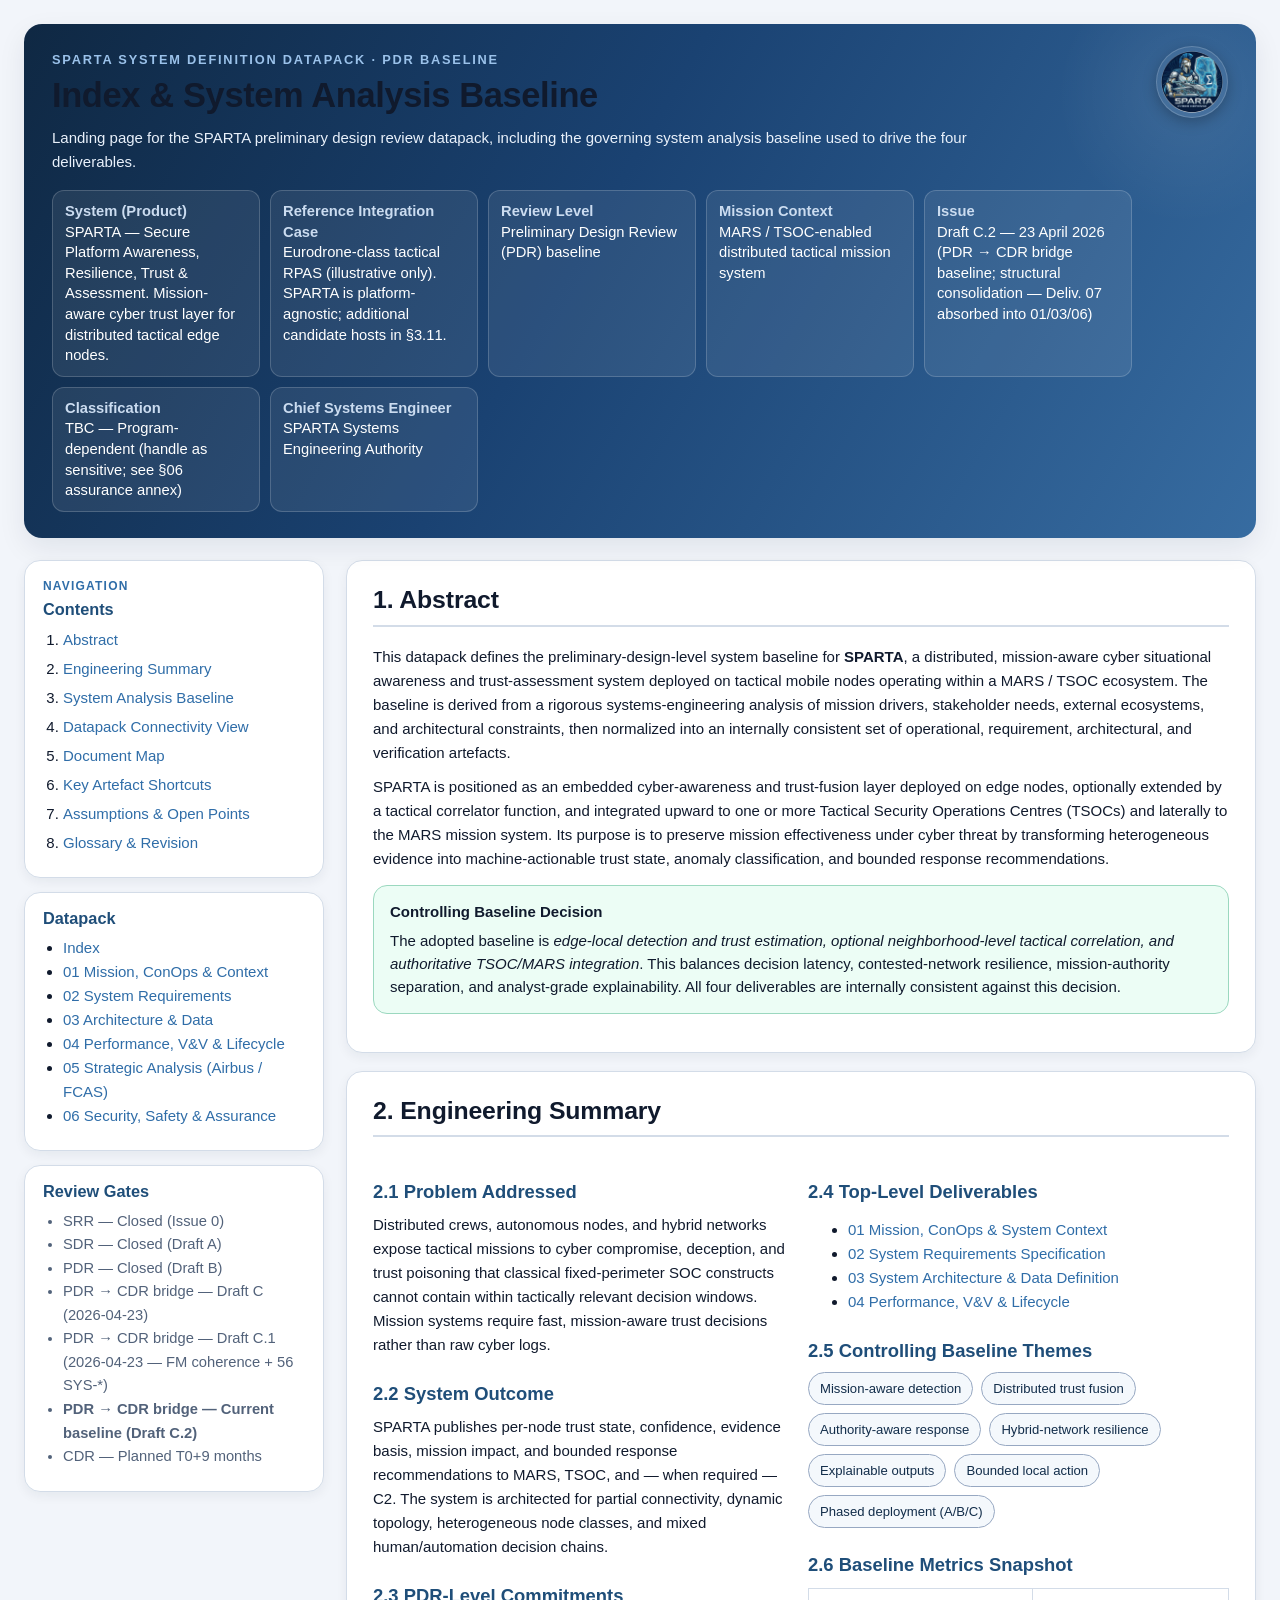
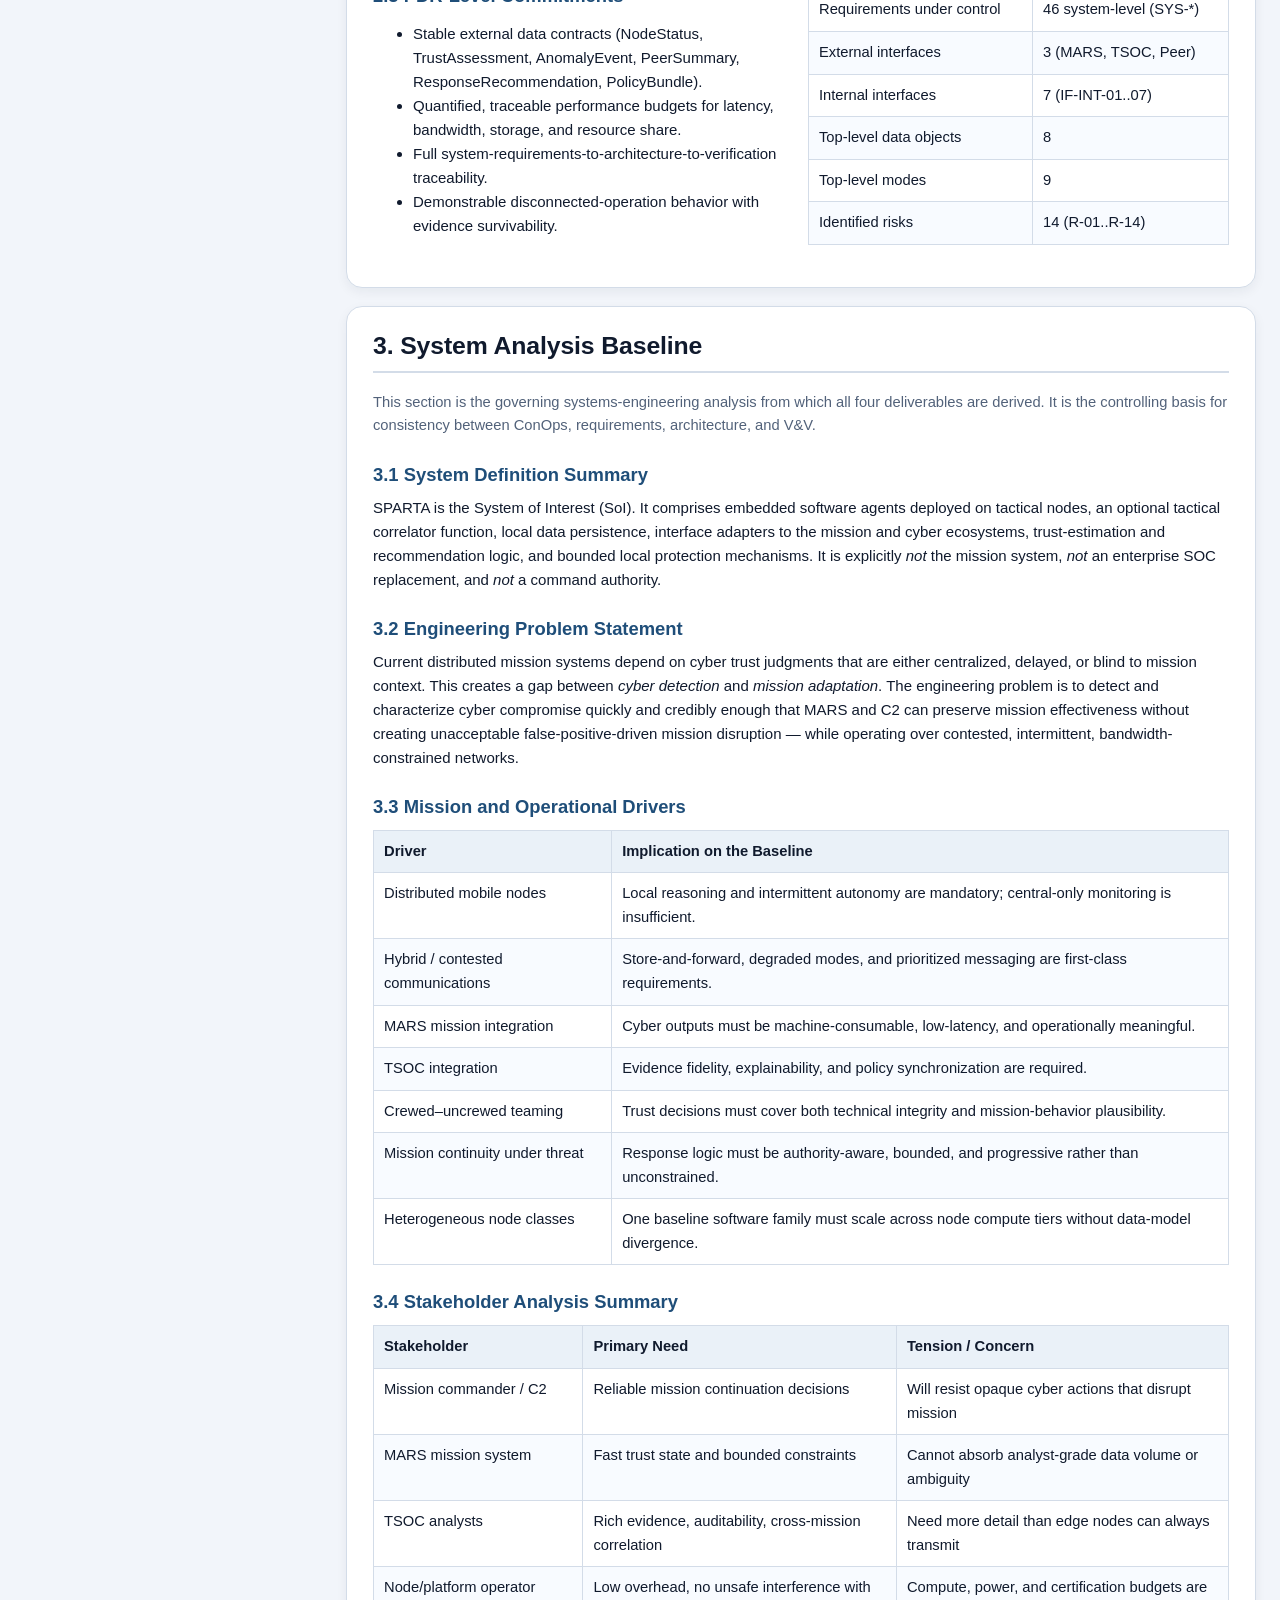
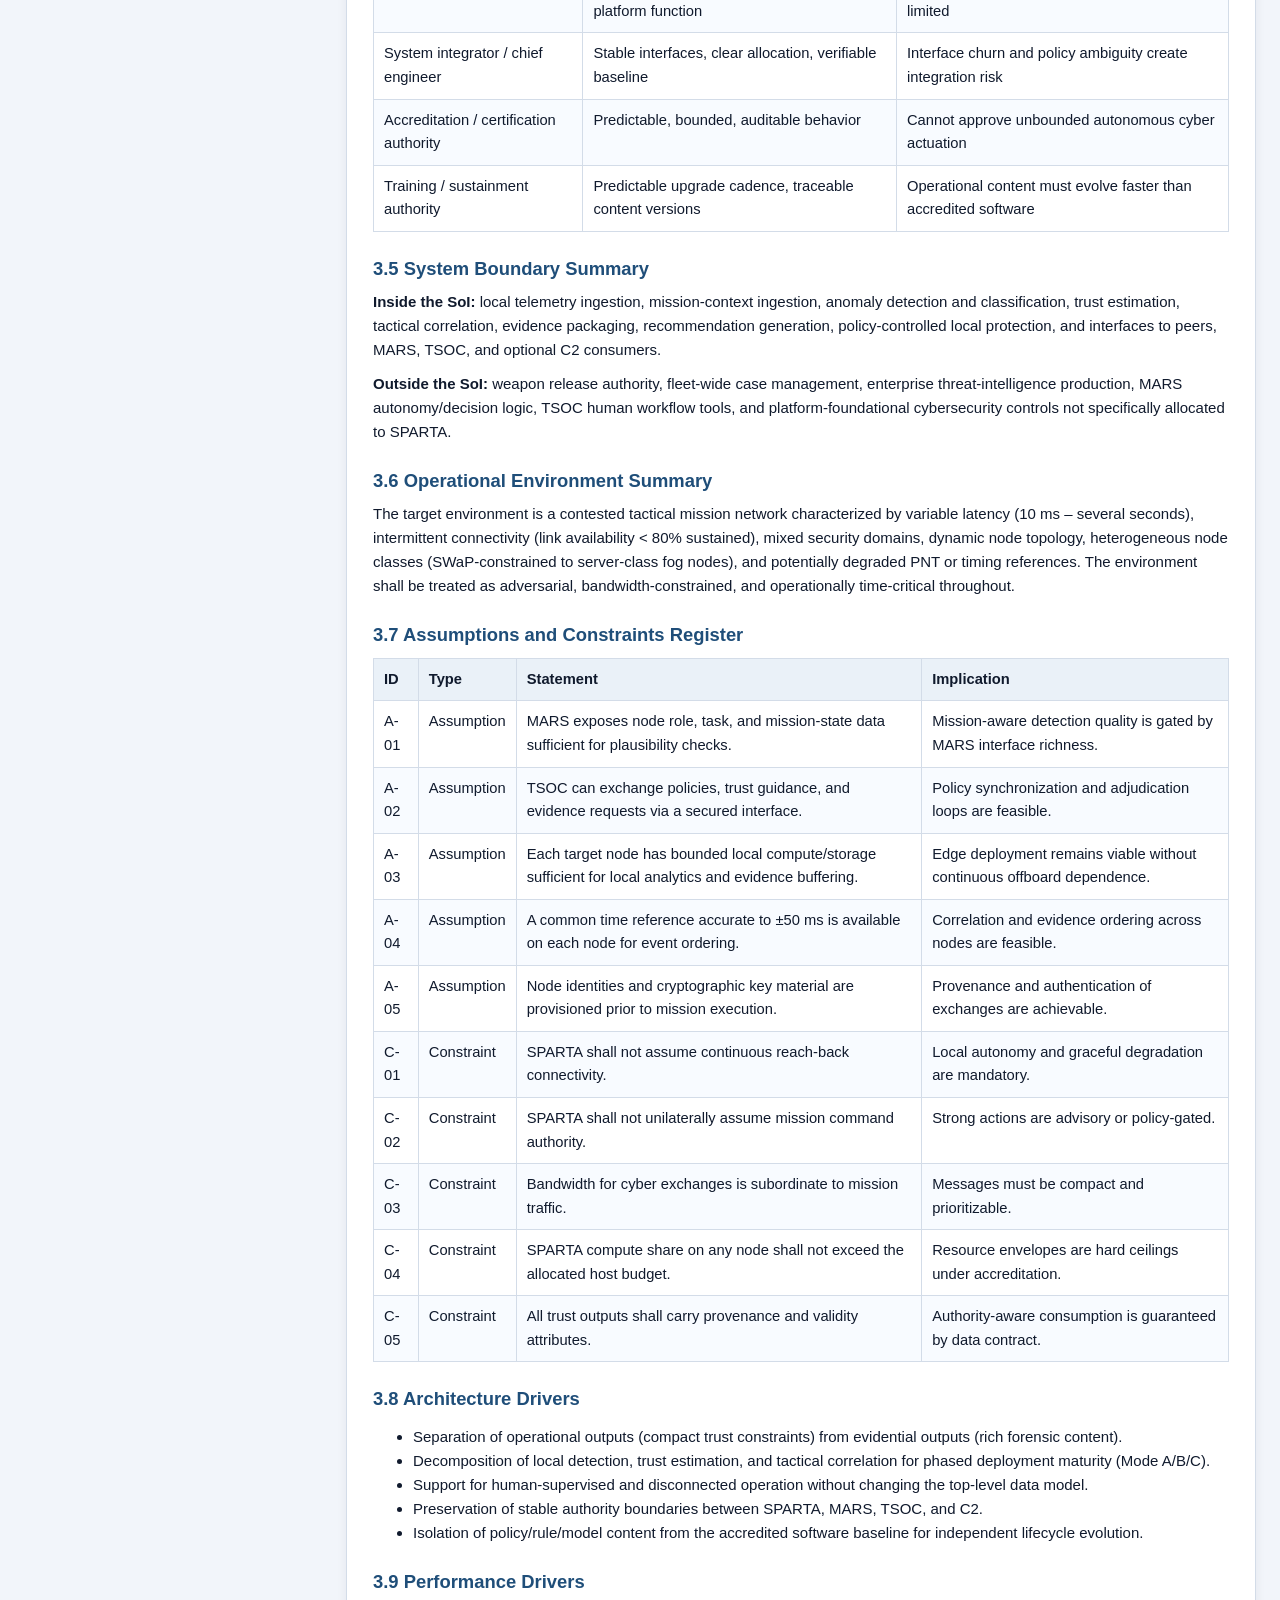
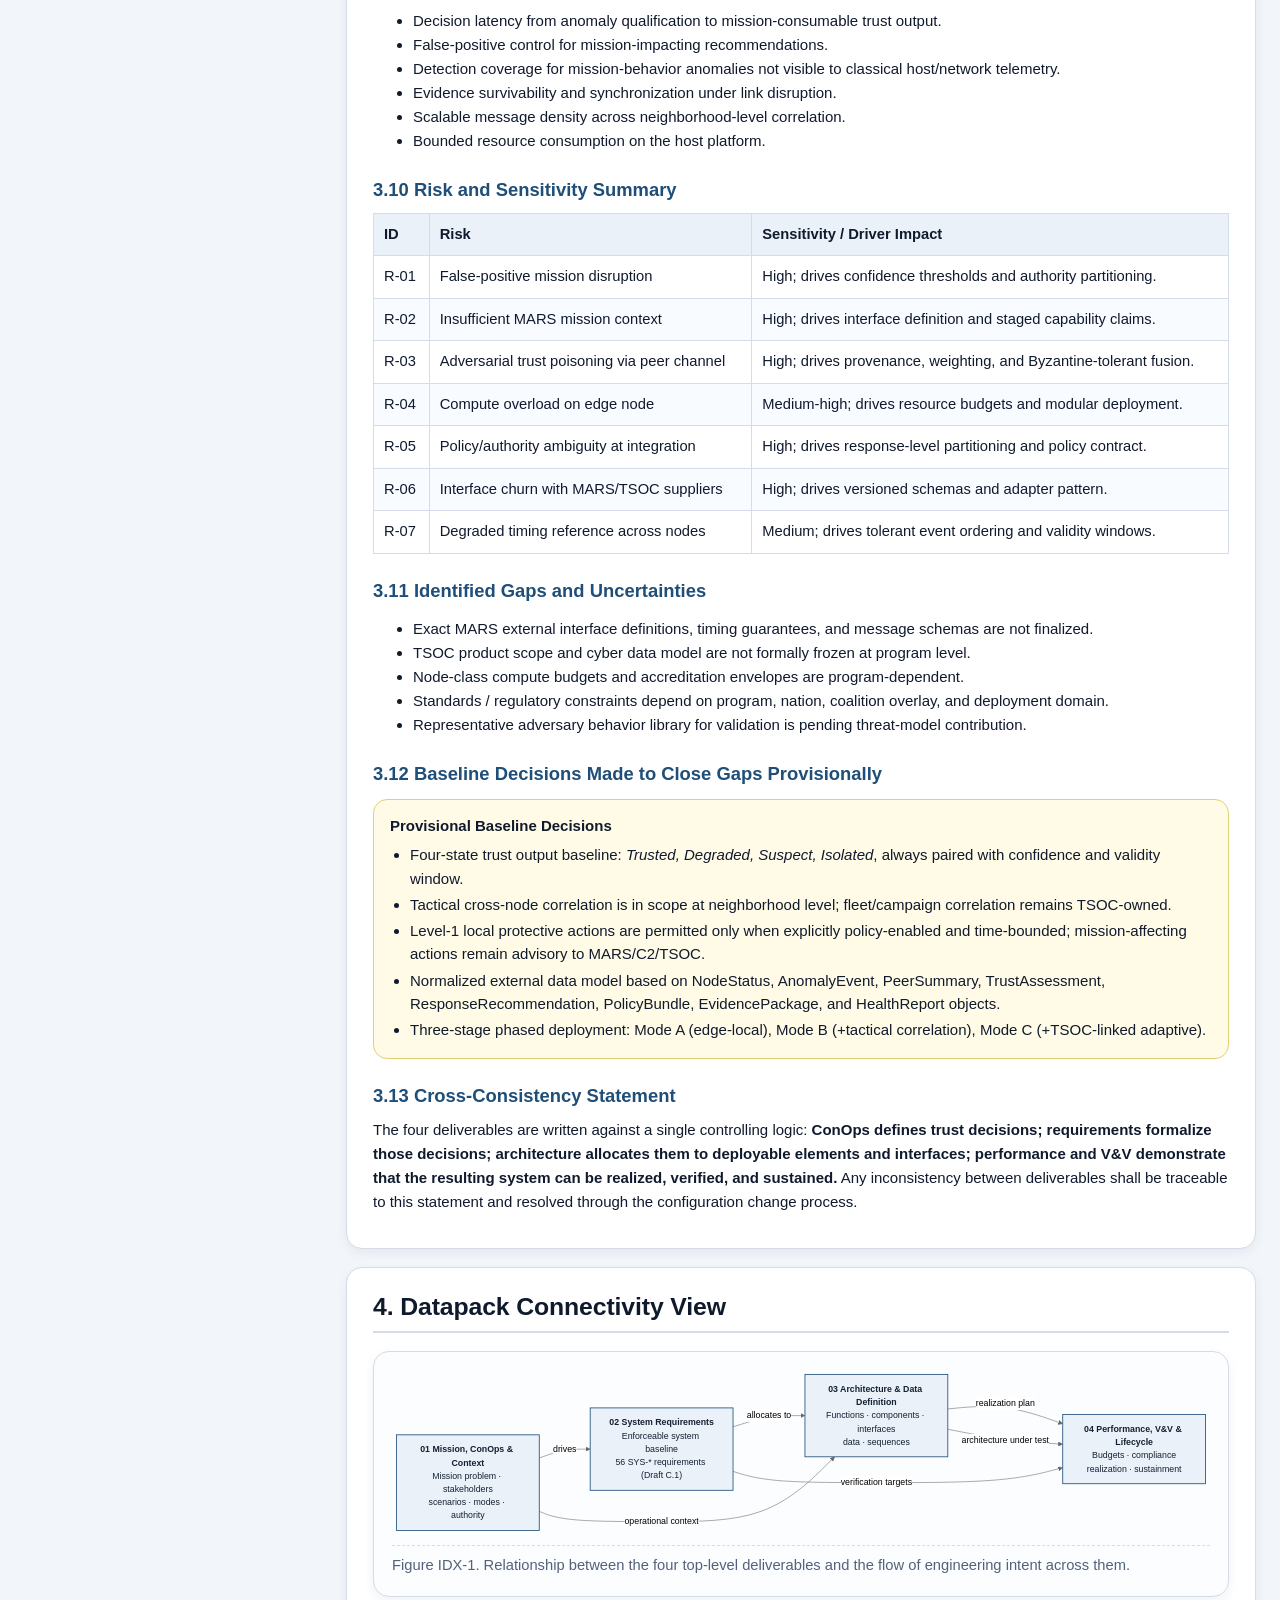
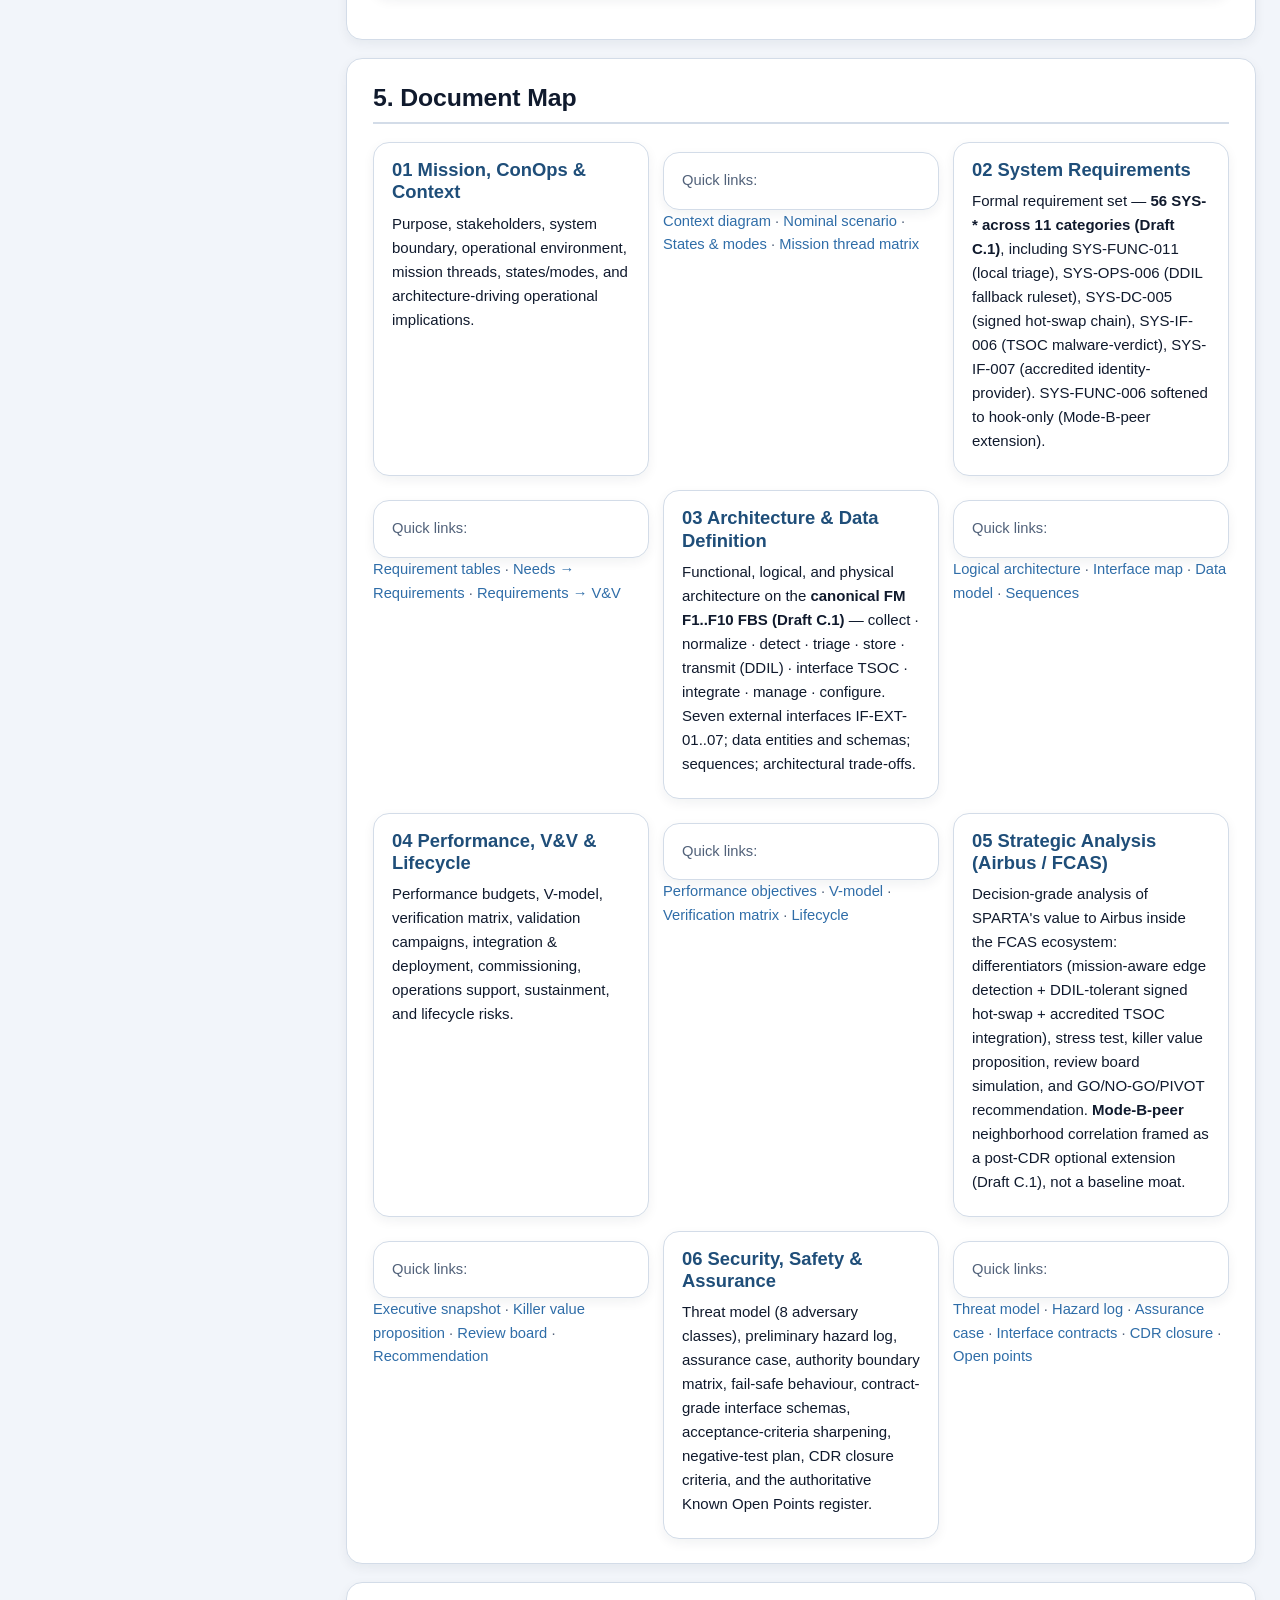
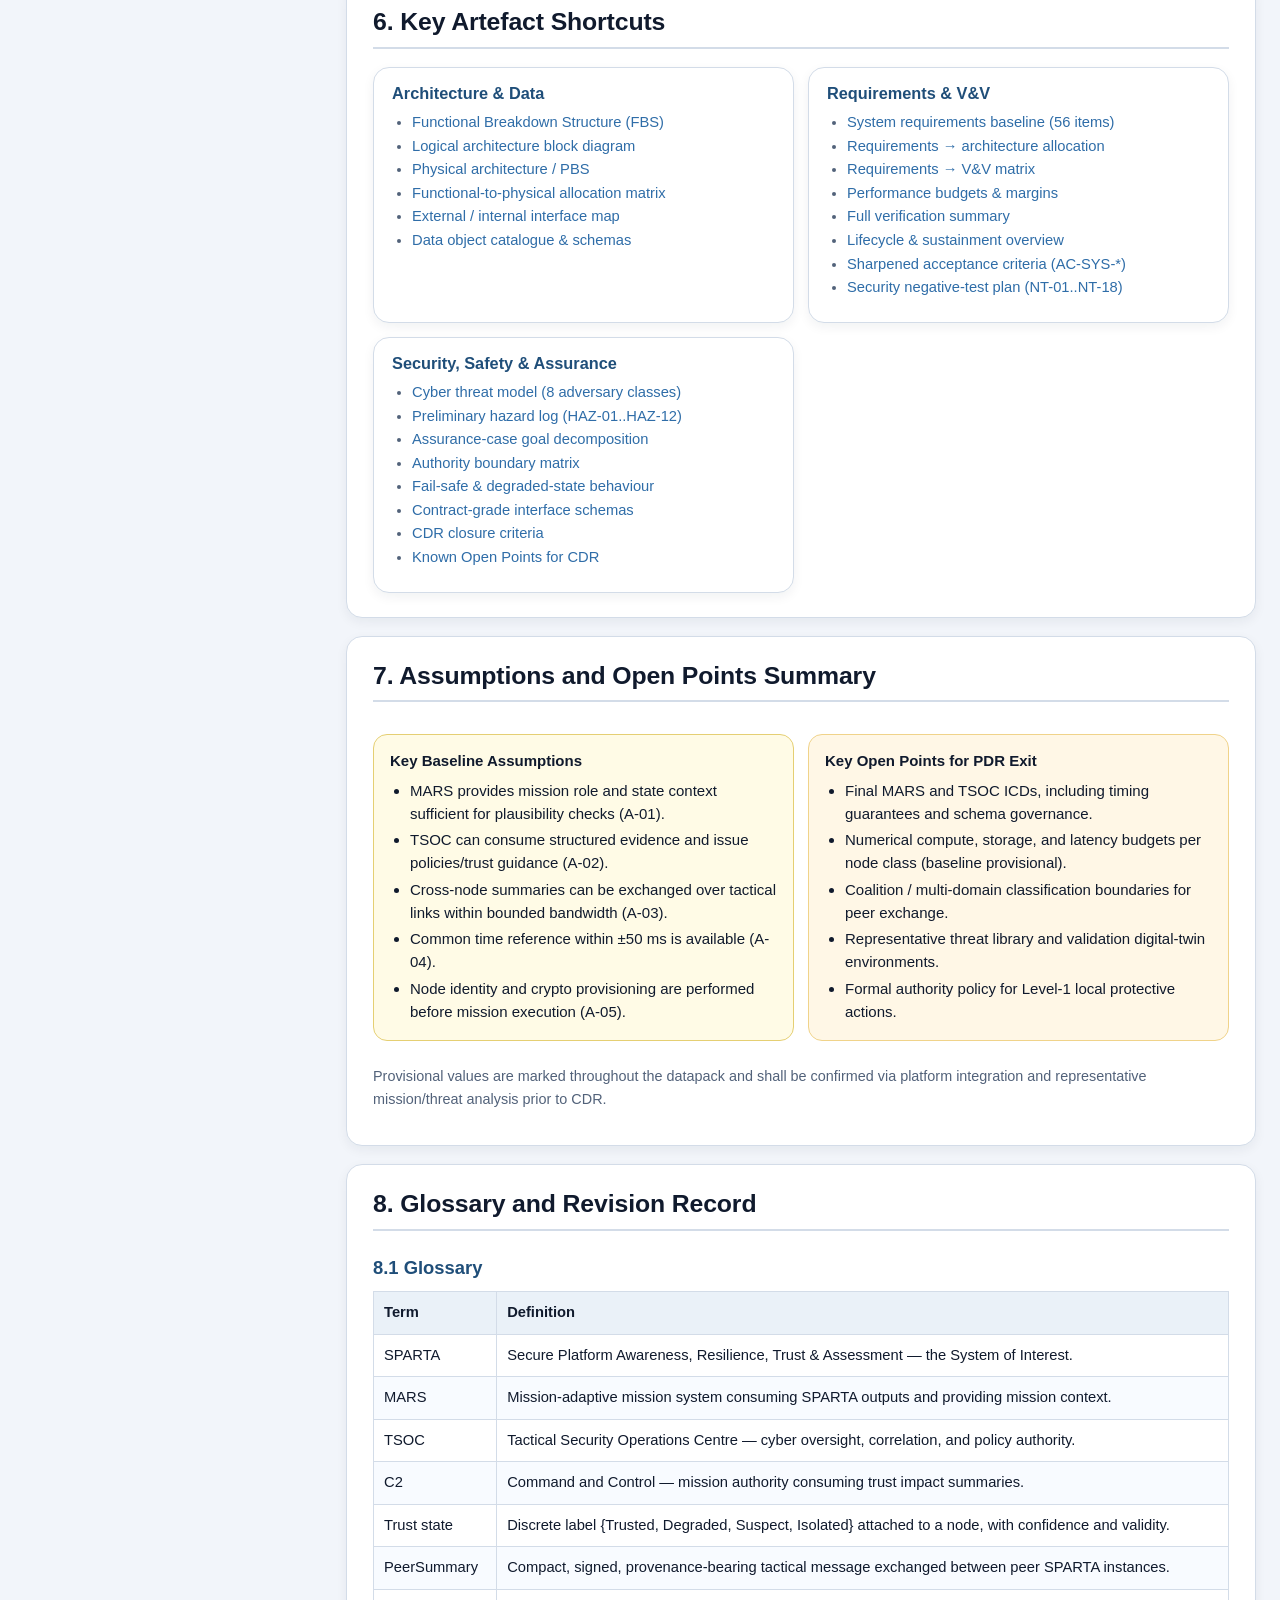
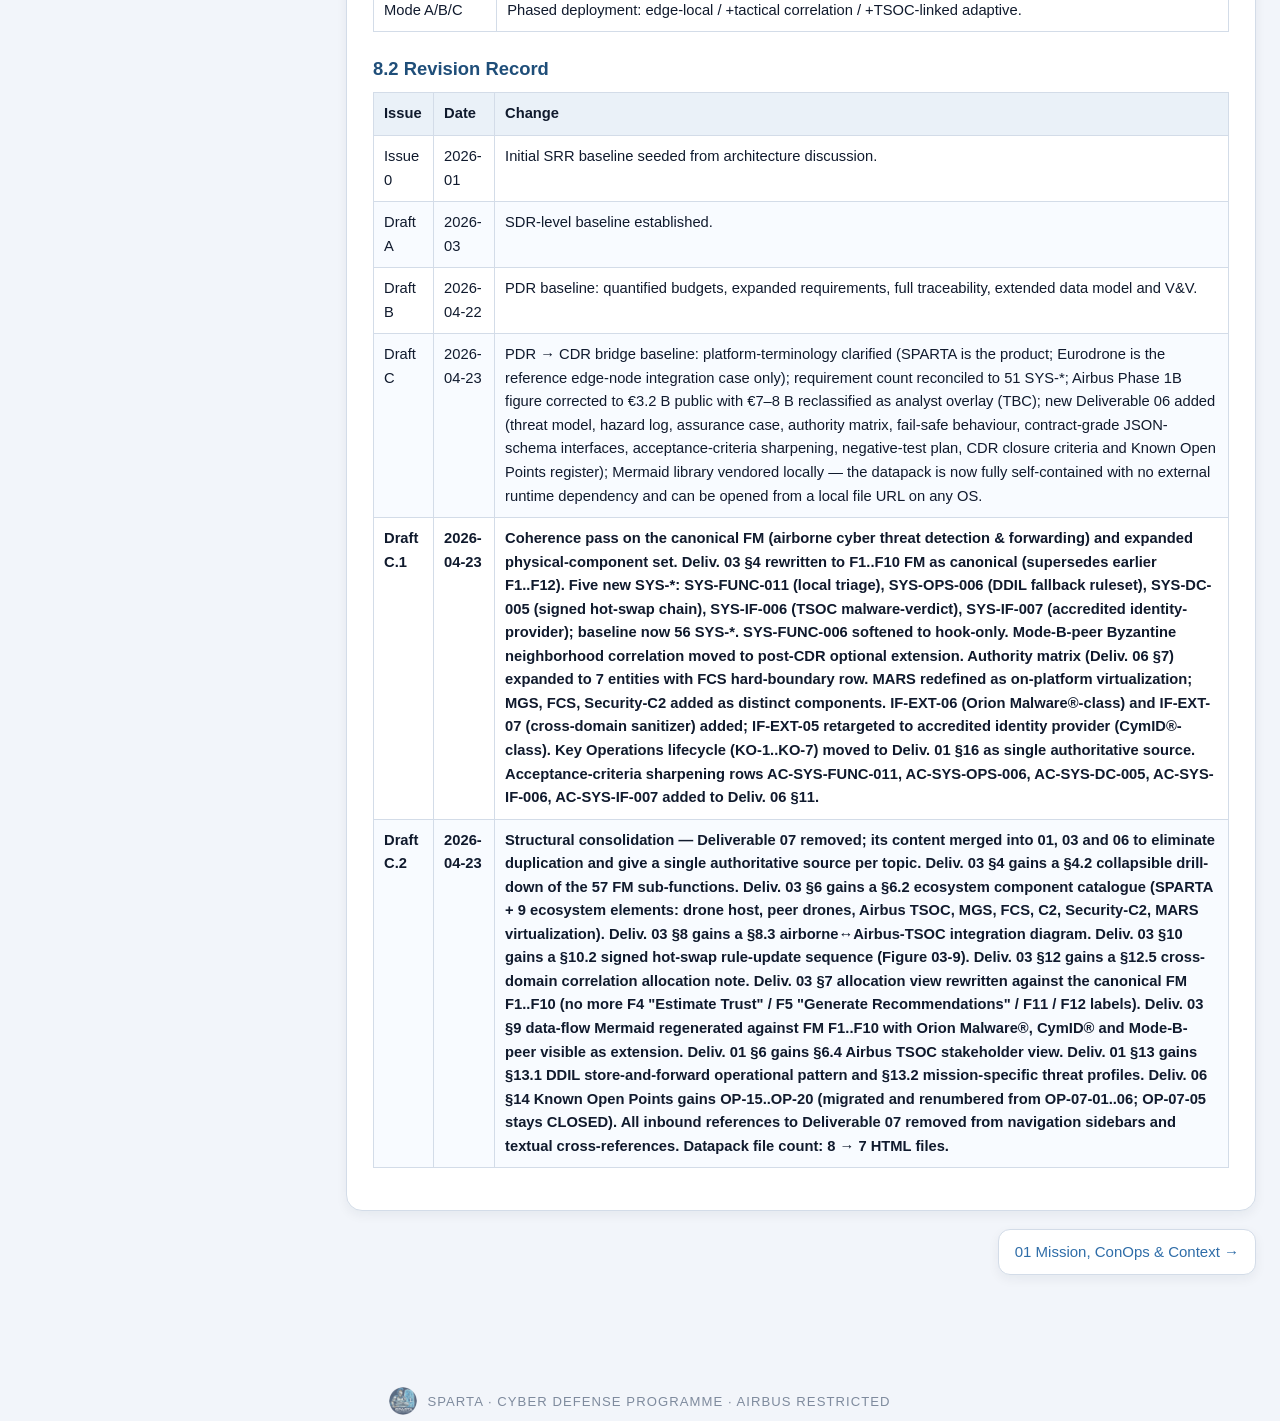
==== commit f91fe6d9: "Draft C.2 — FM alignment, Deliv. 07 consolidation, WebP optimization Canonical FBS (Draft C.1 → C.2)" ====
--- a/SPARTA_system_definition_datapack/index.html
+++ b/SPARTA_system_definition_datapack/index.html
@@ -1,953 +1,21 @@
-<!DOCTYPE html>
-<html lang="en">
-<head>
-  <title>SPARTA — Index & System Analysis Baseline</title>
-  <meta charset="UTF-8" />
-  <meta name="viewport" content="width=device-width, initial-scale=1.0" />
-  <link rel="stylesheet" href="style.css" />
-  <link rel="icon" type="image/png" sizes="32x32" href="assets/sparta_logo_32.png" />
-  <link rel="icon" type="image/png" sizes="64x64" href="assets/sparta_logo_64.png" />
-  <link rel="apple-touch-icon" sizes="180x180" href="assets/sparta_logo_180.png" />
-  <script src="assets/mermaid.min.js"></script>
-  <script>
-    (function(){
-      if (typeof mermaid !== 'undefined' && mermaid && typeof mermaid.initialize === 'function') {
-        mermaid.initialize({ startOnLoad: true, theme: 'neutral', securityLevel: 'loose', flowchart: { curve: 'basis' } });
-      } else {
-        document.addEventListener('DOMContentLoaded', function(){
-          document.querySelectorAll('.mermaid').forEach(function(el){
-            var src = (el.textContent || '').trim();
-            el.innerHTML = '<div style="padding:12px;border:1px dashed #97a8c2;border-radius:8px;color:#52627a;font-size:.9rem;">Mermaid diagram (renderer not available — source retained below for review).</div><pre style="margin-top:6px">' + src.replace(/[<>&]/g,function(c){return {"<":"&lt;",">":"&gt;","&":"&amp;"}[c];}) + '</pre>';
-          });
-        });
-      }
-    })();
-  </script>
-</head>
-<body>
-  <div class="page">
-    <div class="topbar">
-      <div class="logo-mark" aria-hidden="true" title="SPARTA Cyber Defense"><img src="assets/sparta_logo.png" alt="" /></div>
-      <div class="kicker">SPARTA System Definition Datapack · PDR Baseline</div>
-      <h1>Index &amp; System Analysis Baseline</h1>
-      <div class="subtitle">Landing page for the SPARTA preliminary design review datapack, including the governing system analysis baseline used to drive the four deliverables.</div>
-      <div class="doc-meta">
-        <div class="item"><strong>System (Product)</strong><br>SPARTA — Secure Platform Awareness, Resilience, Trust &amp; Assessment. Mission-aware cyber trust layer for distributed tactical edge nodes.</div>
-        <div class="item"><strong>Reference Integration Case</strong><br>Eurodrone-class tactical RPAS (illustrative only). SPARTA is platform-agnostic; additional candidate hosts in §3.11.</div>
-        <div class="item"><strong>Review Level</strong><br>Preliminary Design Review (PDR) baseline</div>
-        <div class="item"><strong>Mission Context</strong><br>MARS / TSOC-enabled distributed tactical mission system</div>
-        <div class="item"><strong>Issue</strong><br>Draft C — 23 April 2026 (PDR → CDR bridge baseline)</div>
-        <div class="item"><strong>Classification</strong><br>TBC — Program-dependent (handle as sensitive; see §06 assurance annex)</div>
-        <div class="item"><strong>Chief Systems Engineer</strong><br>SPARTA Systems Engineering Authority</div>
-      </div>
-    </div>
-
-    <div class="layout">
-      <aside class="sidebar">
-        <div class="panel toc">
-          <div class="kicker">Navigation</div>
-          <h3>Contents</h3>
-          <ol>
-            <li><a href="#abstract">Abstract</a></li>
-            <li><a href="#summary">Engineering Summary</a></li>
-            <li><a href="#analysis-baseline">System Analysis Baseline</a></li>
-            <li><a href="#visual-overview">Datapack Connectivity View</a></li>
-            <li><a href="#document-map">Document Map</a></li>
-            <li><a href="#key-artefacts">Key Artefact Shortcuts</a></li>
-            <li><a href="#assumptions-open-points">Assumptions &amp; Open Points</a></li>
-            <li><a href="#glossary">Glossary &amp; Revision</a></li>
-          </ol>
-        </div>
-        <div class="panel">
-          <h3>Datapack</h3>
-          <ul>
-            <li><a href="index.html">Index</a></li>
-            <li><a href="01_mission_conops_context.html">01 Mission, ConOps &amp; Context</a></li>
-            <li><a href="02_system_requirements.html">02 System Requirements</a></li>
-            <li><a href="03_architecture_data_definition.html">03 Architecture &amp; Data</a></li>
-            <li><a href="04_performance_vnv_lifecycle.html">04 Performance, V&amp;V &amp; Lifecycle</a></li>
-            <li><a href="05_strategic_analysis_airbus_fcas.html">05 Strategic Analysis (Airbus / FCAS)</a></li>
-            <li><a href="06_security_safety_assurance.html">06 Security, Safety &amp; Assurance</a></li>
-          </ul>
-        </div>
-        <div class="panel">
-          <h3>Review Gates</h3>
-          <ul class="small">
-            <li>SRR — Closed (Issue 0)</li>
-            <li>SDR — Closed (Draft A)</li>
-            <li>PDR — Closed (Draft B)</li>
-            <li><strong>PDR → CDR bridge — Current baseline (Draft C)</strong></li>
-            <li>CDR — Planned T0+9 months</li>
-          </ul>
-        </div>
-      </aside>
-
-      <main class="content">
-
-<section id="abstract">
-  <h2>1. Abstract</h2>
-  <figure class="hero-illustration">
-<svg viewBox="0 0 1200 280" xmlns="http://www.w3.org/2000/svg" role="img" aria-label="Mission-Aware Cyber Trust at the Edge" preserveAspectRatio="xMidYMid meet">
-  <defs>
-    <linearGradient id="intro_bg" x1="0" y1="0" x2="1" y2="1">
-      <stop offset="0%" stop-color="#081a30"/>
-      <stop offset="50%" stop-color="#142d4f"/>
-      <stop offset="100%" stop-color="#2a5f97"/>
-    </linearGradient>
-    <linearGradient id="intro_glow" x1="0" y1="0" x2="0" y2="1">
-      <stop offset="0%" stop-color="#ffffff" stop-opacity="0.16"/>
-      <stop offset="100%" stop-color="#ffffff" stop-opacity="0"/>
-    </linearGradient>
-    <radialGradient id="intro_halo" cx="50%" cy="50%" r="50%">
-      <stop offset="0%" stop-color="#ffffff" stop-opacity="0.16"/>
-      <stop offset="100%" stop-color="#ffffff" stop-opacity="0"/>
-    </radialGradient>
-    <pattern id="intro_grid" width="32" height="32" patternUnits="userSpaceOnUse">
-      <path d="M 32 0 L 0 0 0 32" fill="none" stroke="#ffffff" stroke-opacity="0.06" stroke-width="1"/>
-    </pattern>
-  </defs>
-  <rect width="1200" height="280" fill="url(#intro_bg)"/>
-  <rect width="1200" height="280" fill="url(#intro_grid)"/>
-  <rect width="1200" height="140" fill="url(#intro_glow)"/>
-  <g stroke="#9bc2ea" stroke-opacity="0.35" stroke-width="1">
-    <line x1="40" y1="20" x2="48" y2="20"/>
-    <line x1="40" y1="30" x2="60" y2="30"/>
-    <line x1="40" y1="40" x2="48" y2="40"/>
-    <line x1="1160" y1="260" x2="1152" y2="260"/>
-    <line x1="1160" y1="250" x2="1140" y2="250"/>
-    <line x1="1160" y1="240" x2="1152" y2="240"/>
-  </g>
-  <rect x="60" y="60" width="220" height="28" rx="14" fill="#ffffff" fill-opacity="0.07" stroke="#9bc2ea" stroke-opacity="0.55"/>
-  <text x="170" y="79" fill="#cbdcf0" font-family="Inter, Segoe UI, sans-serif" font-size="12" font-weight="700" text-anchor="middle" letter-spacing="2.5">SPARTA · TACTICAL EDGE</text>
-  <text x="60" y="138" fill="#ffffff" font-family="Inter, Segoe UI, sans-serif" font-size="30" font-weight="700" letter-spacing="-0.3">Mission-Aware Cyber Trust at the Edge</text>
-  <text x="60" y="170" fill="#c8e1f4" font-family="Inter, Segoe UI, sans-serif" font-size="15" font-weight="400" opacity="0.92">SPARTA edge agent embedded in tactical nodes (Eurodrone shown as reference).</text>
-  <text x="60" y="210" fill="#7bb7e6" font-family="Inter, Segoe UI, sans-serif" font-size="11" font-weight="600" opacity="0.75" letter-spacing="1.5">MISSION-AWARE CYBER TRUST · PDR BASELINE · DRAFT C</text>
-  <g transform="translate(780 30)">
-    <rect x="0" y="0" width="390" height="220" rx="14" fill="#ffffff" fill-opacity="0.04" stroke="#9bc2ea" stroke-opacity="0.25" stroke-width="1"/>
-    <circle cx="195" cy="110" r="95" fill="url(#intro_halo)"/>
-        <circle cx="195" cy="110" r="80" fill="none" stroke="#e7b955" stroke-width="1" stroke-dasharray="3 4" opacity="0.7"/>
-        <circle cx="195" cy="110" r="50" fill="none" stroke="#e7b955" stroke-width="1" opacity="0.5"/>
-        <g transform="translate(195 110) scale(1.3) rotate(0)">
-        <path d="M 0 -55 L 4 -42 L 5 -15 L 10 -10 L 15 -9 L 17 -14 L 22 -14 L 23 -9 L 55 -3 L 55 3 L 22 5 L 10 7 L 5 12 L 4 38 L 18 42 L 18 48 L 4 45 L 3 55 L -3 55 L -4 45 L -18 48 L -18 42 L -4 38 L -5 12 L -10 7 L -22 5 L -55 3 L -55 -3 L -23 -9 L -22 -14 L -17 -14 L -15 -9 L -10 -10 L -5 -15 L -4 -42 Z" fill="#ffffff" fill-opacity="0.22" stroke="#f0f7ff" stroke-width="1.6"/>
-        <ellipse cx="0" cy="-20" rx="4" ry="6" fill="#f0f7ff" fill-opacity="0.55"/>
-        <rect x="-2" y="-8" width="4" height="20" rx="1" fill="#f0f7ff" fill-opacity="0.45"/>
-        <circle cx="0" cy="35" r="2.5" fill="#e7b955" fill-opacity="0.9"/>
-      </g>
-        <g transform="translate(195 110)">
-          <path d="M 0 -35 L 18 -28 L 18 -5 Q 18 10 0 18 Q -18 10 -18 -5 L -18 -28 Z" fill="#1f4e79" fill-opacity="0.85" stroke="#e7b955" stroke-width="1.5"/>
-          <text x="0" y="-5" fill="#e7b955" font-family="Inter" font-size="10" font-weight="700" text-anchor="middle">SPARTA</text>
-          <text x="0" y="9" fill="#cbdcf0" font-family="Inter" font-size="7" text-anchor="middle">EDGE AGENT</text>
-        </g>
-        <g>
-          <circle cx="80" cy="50" r="16" fill="#ffffff" fill-opacity="0.12" stroke="#7bb7e6"/>
-          <text x="80" y="54" fill="#cbdcf0" font-family="Inter,Segoe UI,sans-serif" font-size="10" font-weight="700" text-anchor="middle">MARS</text>
-          <circle cx="310" cy="50" r="16" fill="#ffffff" fill-opacity="0.12" stroke="#7bb7e6"/>
-          <text x="310" y="54" fill="#cbdcf0" font-family="Inter,Segoe UI,sans-serif" font-size="10" font-weight="700" text-anchor="middle">TSOC</text>
-          <circle cx="195" cy="200" r="16" fill="#ffffff" fill-opacity="0.12" stroke="#7bb7e6"/>
-          <text x="195" y="204" fill="#cbdcf0" font-family="Inter,Segoe UI,sans-serif" font-size="10" font-weight="700" text-anchor="middle">PEERS</text>
-        </g>
-        <g stroke="#7bb7e6" stroke-width="1.2" fill="none" stroke-dasharray="2 3" opacity="0.8">
-          <line x1="92" y1="62" x2="165" y2="95"/>
-          <line x1="298" y1="62" x2="225" y2="95"/>
-          <line x1="195" y1="184" x2="195" y2="140"/>
-        </g>
-  </g>
-  <rect x="0" y="273" width="1200" height="7" fill="#7bb7e6"/>
-  <rect x="0" y="273" width="300" height="7" fill="#e7b955"/>
-</svg>
-</figure>
-  <p>This datapack defines the preliminary-design-level system baseline for <strong>SPARTA</strong>, a distributed, mission-aware cyber situational awareness and trust-assessment system deployed on tactical mobile nodes operating within a MARS / TSOC ecosystem. The baseline is derived from a rigorous systems-engineering analysis of mission drivers, stakeholder needs, external ecosystems, and architectural constraints, then normalized into an internally consistent set of operational, requirement, architectural, and verification artefacts.</p>
-  <p>SPARTA is positioned as an embedded cyber-awareness and trust-fusion layer deployed on edge nodes, optionally extended by a tactical correlator function, and integrated upward to one or more Tactical Security Operations Centres (TSOCs) and laterally to the MARS mission system. Its purpose is to preserve mission effectiveness under cyber threat by transforming heterogeneous evidence into machine-actionable trust state, anomaly classification, and bounded response recommendations.</p>
-  <div class="callout decision">
-    <strong>Controlling Baseline Decision</strong>
-    The adopted baseline is <em>edge-local detection and trust estimation, optional neighborhood-level tactical correlation, and authoritative TSOC/MARS integration</em>. This balances decision latency, contested-network resilience, mission-authority separation, and analyst-grade explainability. All four deliverables are internally consistent against this decision.
-  </div>
-</section>
-
-<section id="summary">
-  <h2>2. Engineering Summary</h2>
-  <figure class="hero-illustration">
-<svg viewBox="0 0 1200 280" xmlns="http://www.w3.org/2000/svg" role="img" aria-label="Engineering Summary" preserveAspectRatio="xMidYMid meet">
-  <defs>
-    <linearGradient id="exec_bg" x1="0" y1="0" x2="1" y2="1">
-      <stop offset="0%" stop-color="#081a30"/>
-      <stop offset="50%" stop-color="#142d4f"/>
-      <stop offset="100%" stop-color="#2a5f97"/>
-    </linearGradient>
-    <linearGradient id="exec_glow" x1="0" y1="0" x2="0" y2="1">
-      <stop offset="0%" stop-color="#ffffff" stop-opacity="0.16"/>
-      <stop offset="100%" stop-color="#ffffff" stop-opacity="0"/>
-    </linearGradient>
-    <radialGradient id="exec_halo" cx="50%" cy="50%" r="50%">
-      <stop offset="0%" stop-color="#ffffff" stop-opacity="0.16"/>
-      <stop offset="100%" stop-color="#ffffff" stop-opacity="0"/>
-    </radialGradient>
-    <pattern id="exec_grid" width="32" height="32" patternUnits="userSpaceOnUse">
-      <path d="M 32 0 L 0 0 0 32" fill="none" stroke="#ffffff" stroke-opacity="0.06" stroke-width="1"/>
-    </pattern>
-  </defs>
-  <rect width="1200" height="280" fill="url(#exec_bg)"/>
-  <rect width="1200" height="280" fill="url(#exec_grid)"/>
-  <rect width="1200" height="140" fill="url(#exec_glow)"/>
-  <g stroke="#9bc2ea" stroke-opacity="0.35" stroke-width="1">
-    <line x1="40" y1="20" x2="48" y2="20"/>
-    <line x1="40" y1="30" x2="60" y2="30"/>
-    <line x1="40" y1="40" x2="48" y2="40"/>
-    <line x1="1160" y1="260" x2="1152" y2="260"/>
-    <line x1="1160" y1="250" x2="1140" y2="250"/>
-    <line x1="1160" y1="240" x2="1152" y2="240"/>
-  </g>
-  <rect x="60" y="60" width="220" height="28" rx="14" fill="#ffffff" fill-opacity="0.07" stroke="#9bc2ea" stroke-opacity="0.55"/>
-  <text x="170" y="79" fill="#cbdcf0" font-family="Inter, Segoe UI, sans-serif" font-size="12" font-weight="700" text-anchor="middle" letter-spacing="2.5">SPARTA · TACTICAL EDGE</text>
-  <text x="60" y="138" fill="#ffffff" font-family="Inter, Segoe UI, sans-serif" font-size="30" font-weight="700" letter-spacing="-0.3">Engineering Summary</text>
-  <text x="60" y="170" fill="#c8e1f4" font-family="Inter, Segoe UI, sans-serif" font-size="15" font-weight="400" opacity="0.92">Problem addressed, system outcome, and PDR-level commitments.</text>
-  <text x="60" y="210" fill="#7bb7e6" font-family="Inter, Segoe UI, sans-serif" font-size="11" font-weight="600" opacity="0.75" letter-spacing="1.5">MISSION-AWARE CYBER TRUST · PDR BASELINE · DRAFT C</text>
-  <g transform="translate(780 30)">
-    <rect x="0" y="0" width="390" height="220" rx="14" fill="#ffffff" fill-opacity="0.04" stroke="#9bc2ea" stroke-opacity="0.25" stroke-width="1"/>
-    <g transform="translate(110 90) scale(1.0) rotate(-15)">
-        <path d="M 0 -55 L 4 -42 L 5 -15 L 10 -10 L 15 -9 L 17 -14 L 22 -14 L 23 -9 L 55 -3 L 55 3 L 22 5 L 10 7 L 5 12 L 4 38 L 18 42 L 18 48 L 4 45 L 3 55 L -3 55 L -4 45 L -18 48 L -18 42 L -4 38 L -5 12 L -10 7 L -22 5 L -55 3 L -55 -3 L -23 -9 L -22 -14 L -17 -14 L -15 -9 L -10 -10 L -5 -15 L -4 -42 Z" fill="#ffffff" fill-opacity="0.18" stroke="#cbdcf0" stroke-width="1.3"/>
-        <ellipse cx="0" cy="-20" rx="4" ry="6" fill="#cbdcf0" fill-opacity="0.55"/>
-        <rect x="-2" y="-8" width="4" height="20" rx="1" fill="#cbdcf0" fill-opacity="0.45"/>
-        <circle cx="0" cy="35" r="2.5" fill="#e7b955" fill-opacity="0.9"/>
-      </g>
-        <g transform="translate(230 140) scale(1.1) rotate(-5)">
-        <path d="M 0 -55 L 4 -42 L 5 -15 L 10 -10 L 15 -9 L 17 -14 L 22 -14 L 23 -9 L 55 -3 L 55 3 L 22 5 L 10 7 L 5 12 L 4 38 L 18 42 L 18 48 L 4 45 L 3 55 L -3 55 L -4 45 L -18 48 L -18 42 L -4 38 L -5 12 L -10 7 L -22 5 L -55 3 L -55 -3 L -23 -9 L -22 -14 L -17 -14 L -15 -9 L -10 -10 L -5 -15 L -4 -42 Z" fill="#ffffff" fill-opacity="0.22" stroke="#cbdcf0" stroke-width="1.3"/>
-        <ellipse cx="0" cy="-20" rx="4" ry="6" fill="#cbdcf0" fill-opacity="0.55"/>
-        <rect x="-2" y="-8" width="4" height="20" rx="1" fill="#cbdcf0" fill-opacity="0.45"/>
-        <circle cx="0" cy="35" r="2.5" fill="#e7b955" fill-opacity="0.9"/>
-      </g>
-        <g transform="translate(330 80) scale(0.9) rotate(10)">
-        <path d="M 0 -55 L 4 -42 L 5 -15 L 10 -10 L 15 -9 L 17 -14 L 22 -14 L 23 -9 L 55 -3 L 55 3 L 22 5 L 10 7 L 5 12 L 4 38 L 18 42 L 18 48 L 4 45 L 3 55 L -3 55 L -4 45 L -18 48 L -18 42 L -4 38 L -5 12 L -10 7 L -22 5 L -55 3 L -55 -3 L -23 -9 L -22 -14 L -17 -14 L -15 -9 L -10 -10 L -5 -15 L -4 -42 Z" fill="#ffffff" fill-opacity="0.16" stroke="#cbdcf0" stroke-width="1.3"/>
-        <ellipse cx="0" cy="-20" rx="4" ry="6" fill="#cbdcf0" fill-opacity="0.55"/>
-        <rect x="-2" y="-8" width="4" height="20" rx="1" fill="#cbdcf0" fill-opacity="0.45"/>
-        <circle cx="0" cy="35" r="2.5" fill="#e7b955" fill-opacity="0.9"/>
-      </g>
-        <g stroke="#e7b955" stroke-width="1.2" stroke-dasharray="3 3" opacity="0.85" fill="none">
-          <line x1="130" y1="110" x2="210" y2="135"/>
-          <line x1="245" y1="130" x2="320" y2="95"/>
-          <line x1="145" y1="85" x2="325" y2="75"/>
-        </g>
-        <g fill="#e7b955">
-          <circle cx="170" cy="122" r="2.5"/><circle cx="283" cy="113" r="2.5"/>
-        </g>
-        <text x="195" y="200" fill="#c8e1f4" font-family="Inter,Segoe UI,sans-serif" font-size="11" font-weight="700" text-anchor="middle">NEIGHBORHOOD TRUST FUSION</text>
-  </g>
-  <rect x="0" y="273" width="1200" height="7" fill="#7bb7e6"/>
-  <rect x="0" y="273" width="300" height="7" fill="#e7b955"/>
-</svg>
-</figure>
-  <div class="twocol">
-    <div>
-      <h3>2.1 Problem Addressed</h3>
-      <p>Distributed crews, autonomous nodes, and hybrid networks expose tactical missions to cyber compromise, deception, and trust poisoning that classical fixed-perimeter SOC constructs cannot contain within tactically relevant decision windows. Mission systems require fast, mission-aware trust decisions rather than raw cyber logs.</p>
-      <h3>2.2 System Outcome</h3>
-      <p>SPARTA publishes per-node trust state, confidence, evidence basis, mission impact, and bounded response recommendations to MARS, TSOC, and — when required — C2. The system is architected for partial connectivity, dynamic topology, heterogeneous node classes, and mixed human/automation decision chains.</p>
-      <h3>2.3 PDR-Level Commitments</h3>
-      <ul>
-        <li>Stable external data contracts (NodeStatus, TrustAssessment, AnomalyEvent, PeerSummary, ResponseRecommendation, PolicyBundle).</li>
-        <li>Quantified, traceable performance budgets for latency, bandwidth, storage, and resource share.</li>
-        <li>Full system-requirements-to-architecture-to-verification traceability.</li>
-        <li>Demonstrable disconnected-operation behavior with evidence survivability.</li>
-      </ul>
-    </div>
-    <div>
-      <h3>2.4 Top-Level Deliverables</h3>
-      <ul>
-        <li><a href="01_mission_conops_context.html">01 Mission, ConOps &amp; System Context</a></li>
-        <li><a href="02_system_requirements.html">02 System Requirements Specification</a></li>
-        <li><a href="03_architecture_data_definition.html">03 System Architecture &amp; Data Definition</a></li>
-        <li><a href="04_performance_vnv_lifecycle.html">04 Performance, V&amp;V &amp; Lifecycle</a></li>
-      </ul>
-      <h3>2.5 Controlling Baseline Themes</h3>
-      <div class="badges">
-        <span class="badge">Mission-aware detection</span>
-        <span class="badge">Distributed trust fusion</span>
-        <span class="badge">Authority-aware response</span>
-        <span class="badge">Hybrid-network resilience</span>
-        <span class="badge">Explainable outputs</span>
-        <span class="badge">Bounded local action</span>
-        <span class="badge">Phased deployment (A/B/C)</span>
-      </div>
-      <h3>2.6 Baseline Metrics Snapshot</h3>
-      <table class="metadata">
-        <tbody>
-          <tr><td>Requirements under control</td><td>46 system-level (SYS-*)</td></tr>
-          <tr><td>External interfaces</td><td>3 (MARS, TSOC, Peer)</td></tr>
-          <tr><td>Internal interfaces</td><td>7 (IF-INT-01..07)</td></tr>
-          <tr><td>Top-level data objects</td><td>8</td></tr>
-          <tr><td>Top-level modes</td><td>9</td></tr>
-          <tr><td>Identified risks</td><td>14 (R-01..R-14)</td></tr>
-        </tbody>
-      </table>
-    </div>
-  </div>
-</section>
-
-<section id="analysis-baseline">
-  <h2>3. System Analysis Baseline</h2>
-  <figure class="hero-illustration">
-<svg viewBox="0 0 1200 280" xmlns="http://www.w3.org/2000/svg" role="img" aria-label="System Analysis Baseline" preserveAspectRatio="xMidYMid meet">
-  <defs>
-    <linearGradient id="analysis_bg" x1="0" y1="0" x2="1" y2="1">
-      <stop offset="0%" stop-color="#081a30"/>
-      <stop offset="50%" stop-color="#142d4f"/>
-      <stop offset="100%" stop-color="#2a5f97"/>
-    </linearGradient>
-    <linearGradient id="analysis_glow" x1="0" y1="0" x2="0" y2="1">
-      <stop offset="0%" stop-color="#ffffff" stop-opacity="0.16"/>
-      <stop offset="100%" stop-color="#ffffff" stop-opacity="0"/>
-    </linearGradient>
-    <radialGradient id="analysis_halo" cx="50%" cy="50%" r="50%">
-      <stop offset="0%" stop-color="#ffffff" stop-opacity="0.16"/>
-      <stop offset="100%" stop-color="#ffffff" stop-opacity="0"/>
-    </radialGradient>
-    <pattern id="analysis_grid" width="32" height="32" patternUnits="userSpaceOnUse">
-      <path d="M 32 0 L 0 0 0 32" fill="none" stroke="#ffffff" stroke-opacity="0.06" stroke-width="1"/>
-    </pattern>
-  </defs>
-  <rect width="1200" height="280" fill="url(#analysis_bg)"/>
-  <rect width="1200" height="280" fill="url(#analysis_grid)"/>
-  <rect width="1200" height="140" fill="url(#analysis_glow)"/>
-  <g stroke="#9bc2ea" stroke-opacity="0.35" stroke-width="1">
-    <line x1="40" y1="20" x2="48" y2="20"/>
-    <line x1="40" y1="30" x2="60" y2="30"/>
-    <line x1="40" y1="40" x2="48" y2="40"/>
-    <line x1="1160" y1="260" x2="1152" y2="260"/>
-    <line x1="1160" y1="250" x2="1140" y2="250"/>
-    <line x1="1160" y1="240" x2="1152" y2="240"/>
-  </g>
-  <rect x="60" y="60" width="220" height="28" rx="14" fill="#ffffff" fill-opacity="0.07" stroke="#9bc2ea" stroke-opacity="0.55"/>
-  <text x="170" y="79" fill="#cbdcf0" font-family="Inter, Segoe UI, sans-serif" font-size="12" font-weight="700" text-anchor="middle" letter-spacing="2.5">SPARTA · TACTICAL EDGE</text>
-  <text x="60" y="138" fill="#ffffff" font-family="Inter, Segoe UI, sans-serif" font-size="30" font-weight="700" letter-spacing="-0.3">System Analysis Baseline</text>
-  <text x="60" y="170" fill="#c8e1f4" font-family="Inter, Segoe UI, sans-serif" font-size="15" font-weight="400" opacity="0.92">Governing systems-engineering analysis behind the datapack.</text>
-  <text x="60" y="210" fill="#7bb7e6" font-family="Inter, Segoe UI, sans-serif" font-size="11" font-weight="600" opacity="0.75" letter-spacing="1.5">MISSION-AWARE CYBER TRUST · PDR BASELINE · DRAFT C</text>
-  <g transform="translate(780 30)">
-    <rect x="0" y="0" width="390" height="220" rx="14" fill="#ffffff" fill-opacity="0.04" stroke="#9bc2ea" stroke-opacity="0.25" stroke-width="1"/>
-    <g transform="translate(195 110) scale(1.4) rotate(0)">
-        <path d="M 0 -55 L 4 -42 L 5 -15 L 10 -10 L 15 -9 L 17 -14 L 22 -14 L 23 -9 L 55 -3 L 55 3 L 22 5 L 10 7 L 5 12 L 4 38 L 18 42 L 18 48 L 4 45 L 3 55 L -3 55 L -4 45 L -18 48 L -18 42 L -4 38 L -5 12 L -10 7 L -22 5 L -55 3 L -55 -3 L -23 -9 L -22 -14 L -17 -14 L -15 -9 L -10 -10 L -5 -15 L -4 -42 Z" fill="#ffffff" fill-opacity="0.22" stroke="#cbdcf0" stroke-width="1.4"/>
-        <ellipse cx="0" cy="-20" rx="4" ry="6" fill="#cbdcf0" fill-opacity="0.55"/>
-        <rect x="-2" y="-8" width="4" height="20" rx="1" fill="#cbdcf0" fill-opacity="0.45"/>
-        <circle cx="0" cy="35" r="2.5" fill="#e7b955" fill-opacity="0.9"/>
-      </g>
-        <circle cx="195" cy="110" r="85" fill="none" stroke="#7bb7e6" stroke-width="1" opacity="0.5"/>
-        <circle cx="195" cy="110" r="60" fill="none" stroke="#7bb7e6" stroke-width="1" opacity="0.5" stroke-dasharray="2 3"/>
-        <g stroke="#e7b955" stroke-width="1" opacity="0.8">
-          <line x1="105" y1="110" x2="90" y2="110"/><line x1="300" y1="110" x2="285" y2="110"/>
-          <line x1="195" y1="20" x2="195" y2="35"/><line x1="195" y1="200" x2="195" y2="185"/>
-        </g>
-        <g stroke="#e7b955" stroke-width="1.2" fill="none">
-          <path d="M 260 45 L 300 45 L 300 70" />
-          <path d="M 130 170 L 90 170 L 90 145" />
-        </g>
-        <rect x="300" y="25" width="75" height="25" rx="4" fill="#0f2843" fill-opacity="0.6" stroke="#e7b955" stroke-width="1.2"/>
-        <text x="337" y="42" fill="#e7b955" font-family="Inter,Segoe UI,sans-serif" font-size="10" font-weight="700" text-anchor="middle">TRUST: 0.92</text>
-        <rect x="20" y="145" width="75" height="25" rx="4" fill="#0f2843" fill-opacity="0.6" stroke="#e7b955" stroke-width="1.2"/>
-        <text x="57" y="162" fill="#e7b955" font-family="Inter,Segoe UI,sans-serif" font-size="10" font-weight="700" text-anchor="middle">LAT: 1.8s</text>
-  </g>
-  <rect x="0" y="273" width="1200" height="7" fill="#7bb7e6"/>
-  <rect x="0" y="273" width="300" height="7" fill="#e7b955"/>
-</svg>
-</figure>
-  <p class="small">This section is the governing systems-engineering analysis from which all four deliverables are derived. It is the controlling basis for consistency between ConOps, requirements, architecture, and V&amp;V.</p>
-
-  <h3>3.1 System Definition Summary</h3>
-  <p>SPARTA is the System of Interest (SoI). It comprises embedded software agents deployed on tactical nodes, an optional tactical correlator function, local data persistence, interface adapters to the mission and cyber ecosystems, trust-estimation and recommendation logic, and bounded local protection mechanisms. It is explicitly <em>not</em> the mission system, <em>not</em> an enterprise SOC replacement, and <em>not</em> a command authority.</p>
-
-  <h3>3.2 Engineering Problem Statement</h3>
-  <p>Current distributed mission systems depend on cyber trust judgments that are either centralized, delayed, or blind to mission context. This creates a gap between <em>cyber detection</em> and <em>mission adaptation</em>. The engineering problem is to detect and characterize cyber compromise quickly and credibly enough that MARS and C2 can preserve mission effectiveness without creating unacceptable false-positive-driven mission disruption — while operating over contested, intermittent, bandwidth-constrained networks.</p>
-
-  <h3>3.3 Mission and Operational Drivers</h3>
-  <table class="metadata">
-    <thead><tr><th>Driver</th><th>Implication on the Baseline</th></tr></thead>
-    <tbody>
-      <tr><td>Distributed mobile nodes</td><td>Local reasoning and intermittent autonomy are mandatory; central-only monitoring is insufficient.</td></tr>
-      <tr><td>Hybrid / contested communications</td><td>Store-and-forward, degraded modes, and prioritized messaging are first-class requirements.</td></tr>
-      <tr><td>MARS mission integration</td><td>Cyber outputs must be machine-consumable, low-latency, and operationally meaningful.</td></tr>
-      <tr><td>TSOC integration</td><td>Evidence fidelity, explainability, and policy synchronization are required.</td></tr>
-      <tr><td>Crewed–uncrewed teaming</td><td>Trust decisions must cover both technical integrity and mission-behavior plausibility.</td></tr>
-      <tr><td>Mission continuity under threat</td><td>Response logic must be authority-aware, bounded, and progressive rather than unconstrained.</td></tr>
-      <tr><td>Heterogeneous node classes</td><td>One baseline software family must scale across node compute tiers without data-model divergence.</td></tr>
-    </tbody>
-  </table>
-
-  <h3>3.4 Stakeholder Analysis Summary</h3>
-  <table class="metadata">
-    <thead><tr><th>Stakeholder</th><th>Primary Need</th><th>Tension / Concern</th></tr></thead>
-    <tbody>
-      <tr><td>Mission commander / C2</td><td>Reliable mission continuation decisions</td><td>Will resist opaque cyber actions that disrupt mission</td></tr>
-      <tr><td>MARS mission system</td><td>Fast trust state and bounded constraints</td><td>Cannot absorb analyst-grade data volume or ambiguity</td></tr>
-      <tr><td>TSOC analysts</td><td>Rich evidence, auditability, cross-mission correlation</td><td>Need more detail than edge nodes can always transmit</td></tr>
-      <tr><td>Node/platform operator</td><td>Low overhead, no unsafe interference with platform function</td><td>Compute, power, and certification budgets are limited</td></tr>
-      <tr><td>System integrator / chief engineer</td><td>Stable interfaces, clear allocation, verifiable baseline</td><td>Interface churn and policy ambiguity create integration risk</td></tr>
-      <tr><td>Accreditation / certification authority</td><td>Predictable, bounded, auditable behavior</td><td>Cannot approve unbounded autonomous cyber actuation</td></tr>
-      <tr><td>Training / sustainment authority</td><td>Predictable upgrade cadence, traceable content versions</td><td>Operational content must evolve faster than accredited software</td></tr>
-    </tbody>
-  </table>
-
-  <h3>3.5 System Boundary Summary</h3>
-  <p><strong>Inside the SoI:</strong> local telemetry ingestion, mission-context ingestion, anomaly detection and classification, trust estimation, tactical correlation, evidence packaging, recommendation generation, policy-controlled local protection, and interfaces to peers, MARS, TSOC, and optional C2 consumers.</p>
-  <p><strong>Outside the SoI:</strong> weapon release authority, fleet-wide case management, enterprise threat-intelligence production, MARS autonomy/decision logic, TSOC human workflow tools, and platform-foundational cybersecurity controls not specifically allocated to SPARTA.</p>
-
-  <h3>3.6 Operational Environment Summary</h3>
-  <p>The target environment is a contested tactical mission network characterized by variable latency (10 ms – several seconds), intermittent connectivity (link availability &lt; 80% sustained), mixed security domains, dynamic node topology, heterogeneous node classes (SWaP-constrained to server-class fog nodes), and potentially degraded PNT or timing references. The environment shall be treated as adversarial, bandwidth-constrained, and operationally time-critical throughout.</p>
-
-  <h3>3.7 Assumptions and Constraints Register</h3>
-  <table class="metadata">
-    <thead><tr><th>ID</th><th>Type</th><th>Statement</th><th>Implication</th></tr></thead>
-    <tbody>
-      <tr><td>A-01</td><td>Assumption</td><td>MARS exposes node role, task, and mission-state data sufficient for plausibility checks.</td><td>Mission-aware detection quality is gated by MARS interface richness.</td></tr>
-      <tr><td>A-02</td><td>Assumption</td><td>TSOC can exchange policies, trust guidance, and evidence requests via a secured interface.</td><td>Policy synchronization and adjudication loops are feasible.</td></tr>
-      <tr><td>A-03</td><td>Assumption</td><td>Each target node has bounded local compute/storage sufficient for local analytics and evidence buffering.</td><td>Edge deployment remains viable without continuous offboard dependence.</td></tr>
-      <tr><td>A-04</td><td>Assumption</td><td>A common time reference accurate to ±50 ms is available on each node for event ordering.</td><td>Correlation and evidence ordering across nodes are feasible.</td></tr>
-      <tr><td>A-05</td><td>Assumption</td><td>Node identities and cryptographic key material are provisioned prior to mission execution.</td><td>Provenance and authentication of exchanges are achievable.</td></tr>
-      <tr><td>C-01</td><td>Constraint</td><td>SPARTA shall not assume continuous reach-back connectivity.</td><td>Local autonomy and graceful degradation are mandatory.</td></tr>
-      <tr><td>C-02</td><td>Constraint</td><td>SPARTA shall not unilaterally assume mission command authority.</td><td>Strong actions are advisory or policy-gated.</td></tr>
-      <tr><td>C-03</td><td>Constraint</td><td>Bandwidth for cyber exchanges is subordinate to mission traffic.</td><td>Messages must be compact and prioritizable.</td></tr>
-      <tr><td>C-04</td><td>Constraint</td><td>SPARTA compute share on any node shall not exceed the allocated host budget.</td><td>Resource envelopes are hard ceilings under accreditation.</td></tr>
-      <tr><td>C-05</td><td>Constraint</td><td>All trust outputs shall carry provenance and validity attributes.</td><td>Authority-aware consumption is guaranteed by data contract.</td></tr>
-    </tbody>
-  </table>
-
-  <h3>3.8 Architecture Drivers</h3>
-  <ul>
-    <li>Separation of operational outputs (compact trust constraints) from evidential outputs (rich forensic content).</li>
-    <li>Decomposition of local detection, trust estimation, and tactical correlation for phased deployment maturity (Mode A/B/C).</li>
-    <li>Support for human-supervised and disconnected operation without changing the top-level data model.</li>
-    <li>Preservation of stable authority boundaries between SPARTA, MARS, TSOC, and C2.</li>
-    <li>Isolation of policy/rule/model content from the accredited software baseline for independent lifecycle evolution.</li>
-  </ul>
-
-  <h3>3.9 Performance Drivers</h3>
-  <ul>
-    <li>Decision latency from anomaly qualification to mission-consumable trust output.</li>
-    <li>False-positive control for mission-impacting recommendations.</li>
-    <li>Detection coverage for mission-behavior anomalies not visible to classical host/network telemetry.</li>
-    <li>Evidence survivability and synchronization under link disruption.</li>
-    <li>Scalable message density across neighborhood-level correlation.</li>
-    <li>Bounded resource consumption on the host platform.</li>
-  </ul>
-
-  <h3>3.10 Risk and Sensitivity Summary</h3>
-  <table class="metadata">
-    <thead><tr><th>ID</th><th>Risk</th><th>Sensitivity / Driver Impact</th></tr></thead>
-    <tbody>
-      <tr><td>R-01</td><td>False-positive mission disruption</td><td>High; drives confidence thresholds and authority partitioning.</td></tr>
-      <tr><td>R-02</td><td>Insufficient MARS mission context</td><td>High; drives interface definition and staged capability claims.</td></tr>
-      <tr><td>R-03</td><td>Adversarial trust poisoning via peer channel</td><td>High; drives provenance, weighting, and Byzantine-tolerant fusion.</td></tr>
-      <tr><td>R-04</td><td>Compute overload on edge node</td><td>Medium-high; drives resource budgets and modular deployment.</td></tr>
-      <tr><td>R-05</td><td>Policy/authority ambiguity at integration</td><td>High; drives response-level partitioning and policy contract.</td></tr>
-      <tr><td>R-06</td><td>Interface churn with MARS/TSOC suppliers</td><td>High; drives versioned schemas and adapter pattern.</td></tr>
-      <tr><td>R-07</td><td>Degraded timing reference across nodes</td><td>Medium; drives tolerant event ordering and validity windows.</td></tr>
-    </tbody>
-  </table>
-
-  <h3>3.11 Identified Gaps and Uncertainties</h3>
-  <ul>
-    <li>Exact MARS external interface definitions, timing guarantees, and message schemas are not finalized.</li>
-    <li>TSOC product scope and cyber data model are not formally frozen at program level.</li>
-    <li>Node-class compute budgets and accreditation envelopes are program-dependent.</li>
-    <li>Standards / regulatory constraints depend on program, nation, coalition overlay, and deployment domain.</li>
-    <li>Representative adversary behavior library for validation is pending threat-model contribution.</li>
-  </ul>
-
-  <h3>3.12 Baseline Decisions Made to Close Gaps Provisionally</h3>
-  <div class="callout assumption">
-    <strong>Provisional Baseline Decisions</strong>
-    <ul>
-      <li>Four-state trust output baseline: <em>Trusted, Degraded, Suspect, Isolated</em>, always paired with confidence and validity window.</li>
-      <li>Tactical cross-node correlation is in scope at neighborhood level; fleet/campaign correlation remains TSOC-owned.</li>
-      <li>Level-1 local protective actions are permitted only when explicitly policy-enabled and time-bounded; mission-affecting actions remain advisory to MARS/C2/TSOC.</li>
-      <li>Normalized external data model based on NodeStatus, AnomalyEvent, PeerSummary, TrustAssessment, ResponseRecommendation, PolicyBundle, EvidencePackage, and HealthReport objects.</li>
-      <li>Three-stage phased deployment: Mode A (edge-local), Mode B (+tactical correlation), Mode C (+TSOC-linked adaptive).</li>
-    </ul>
-  </div>
-
-  <h3>3.13 Cross-Consistency Statement</h3>
-  <p>The four deliverables are written against a single controlling logic: <strong>ConOps defines trust decisions; requirements formalize those decisions; architecture allocates them to deployable elements and interfaces; performance and V&amp;V demonstrate that the resulting system can be realized, verified, and sustained.</strong> Any inconsistency between deliverables shall be traceable to this statement and resolved through the configuration change process.</p>
-</section>
-
-<section id="visual-overview">
-  <h2>4. Datapack Connectivity View</h2>
-  <figure class="hero-illustration">
-<svg viewBox="0 0 1200 280" xmlns="http://www.w3.org/2000/svg" role="img" aria-label="Datapack Connectivity" preserveAspectRatio="xMidYMid meet">
-  <defs>
-    <linearGradient id="connect_bg" x1="0" y1="0" x2="1" y2="1">
-      <stop offset="0%" stop-color="#081a30"/>
-      <stop offset="50%" stop-color="#142d4f"/>
-      <stop offset="100%" stop-color="#2a5f97"/>
-    </linearGradient>
-    <linearGradient id="connect_glow" x1="0" y1="0" x2="0" y2="1">
-      <stop offset="0%" stop-color="#ffffff" stop-opacity="0.16"/>
-      <stop offset="100%" stop-color="#ffffff" stop-opacity="0"/>
-    </linearGradient>
-    <radialGradient id="connect_halo" cx="50%" cy="50%" r="50%">
-      <stop offset="0%" stop-color="#ffffff" stop-opacity="0.16"/>
-      <stop offset="100%" stop-color="#ffffff" stop-opacity="0"/>
-    </radialGradient>
-    <pattern id="connect_grid" width="32" height="32" patternUnits="userSpaceOnUse">
-      <path d="M 32 0 L 0 0 0 32" fill="none" stroke="#ffffff" stroke-opacity="0.06" stroke-width="1"/>
-    </pattern>
-  </defs>
-  <rect width="1200" height="280" fill="url(#connect_bg)"/>
-  <rect width="1200" height="280" fill="url(#connect_grid)"/>
-  <rect width="1200" height="140" fill="url(#connect_glow)"/>
-  <g stroke="#9bc2ea" stroke-opacity="0.35" stroke-width="1">
-    <line x1="40" y1="20" x2="48" y2="20"/>
-    <line x1="40" y1="30" x2="60" y2="30"/>
-    <line x1="40" y1="40" x2="48" y2="40"/>
-    <line x1="1160" y1="260" x2="1152" y2="260"/>
-    <line x1="1160" y1="250" x2="1140" y2="250"/>
-    <line x1="1160" y1="240" x2="1152" y2="240"/>
-  </g>
-  <rect x="60" y="60" width="220" height="28" rx="14" fill="#ffffff" fill-opacity="0.07" stroke="#9bc2ea" stroke-opacity="0.55"/>
-  <text x="170" y="79" fill="#cbdcf0" font-family="Inter, Segoe UI, sans-serif" font-size="12" font-weight="700" text-anchor="middle" letter-spacing="2.5">SPARTA · TACTICAL EDGE</text>
-  <text x="60" y="138" fill="#ffffff" font-family="Inter, Segoe UI, sans-serif" font-size="30" font-weight="700" letter-spacing="-0.3">Datapack Connectivity</text>
-  <text x="60" y="170" fill="#c8e1f4" font-family="Inter, Segoe UI, sans-serif" font-size="15" font-weight="400" opacity="0.92">How the four deliverables interconnect around the SPARTA baseline.</text>
-  <text x="60" y="210" fill="#7bb7e6" font-family="Inter, Segoe UI, sans-serif" font-size="11" font-weight="600" opacity="0.75" letter-spacing="1.5">MISSION-AWARE CYBER TRUST · PDR BASELINE · DRAFT C</text>
-  <g transform="translate(780 30)">
-    <rect x="0" y="0" width="390" height="220" rx="14" fill="#ffffff" fill-opacity="0.04" stroke="#9bc2ea" stroke-opacity="0.25" stroke-width="1"/>
-    <g transform="translate(195 110) scale(1.05) rotate(0)">
-        <path d="M 0 -55 L 4 -42 L 5 -15 L 10 -10 L 15 -9 L 17 -14 L 22 -14 L 23 -9 L 55 -3 L 55 3 L 22 5 L 10 7 L 5 12 L 4 38 L 18 42 L 18 48 L 4 45 L 3 55 L -3 55 L -4 45 L -18 48 L -18 42 L -4 38 L -5 12 L -10 7 L -22 5 L -55 3 L -55 -3 L -23 -9 L -22 -14 L -17 -14 L -15 -9 L -10 -10 L -5 -15 L -4 -42 Z" fill="#e7b955" fill-opacity="0.28" stroke="#e7b955" stroke-width="1.4"/>
-        <ellipse cx="0" cy="-20" rx="4" ry="6" fill="#e7b955" fill-opacity="0.55"/>
-        <rect x="-2" y="-8" width="4" height="20" rx="1" fill="#e7b955" fill-opacity="0.45"/>
-        <circle cx="0" cy="35" r="2.5" fill="#e7b955" fill-opacity="0.9"/>
-      </g>
-        <g>
-          <rect x="35" y="40" width="80" height="36" rx="4" fill="#7bb7e6" fill-opacity="0.3" stroke="#7bb7e6" stroke-width="1.2"/><text x="75" y="62" fill="#cbdcf0" font-family="Inter,Segoe UI,sans-serif" font-size="11" font-weight="700" text-anchor="middle">01 ConOps</text>
-          <rect x="280" y="40" width="80" height="36" rx="4" fill="#7bb7e6" fill-opacity="0.3" stroke="#7bb7e6" stroke-width="1.2"/><text x="320" y="62" fill="#cbdcf0" font-family="Inter,Segoe UI,sans-serif" font-size="10" font-weight="700" text-anchor="middle">02 Requirements</text>
-          <rect x="35" y="160" width="80" height="36" rx="4" fill="#7bb7e6" fill-opacity="0.3" stroke="#7bb7e6" stroke-width="1.2"/><text x="75" y="182" fill="#cbdcf0" font-family="Inter,Segoe UI,sans-serif" font-size="10" font-weight="700" text-anchor="middle">03 Architecture</text>
-          <rect x="280" y="160" width="80" height="36" rx="4" fill="#7bb7e6" fill-opacity="0.3" stroke="#7bb7e6" stroke-width="1.2"/><text x="320" y="182" fill="#cbdcf0" font-family="Inter,Segoe UI,sans-serif" font-size="11" font-weight="700" text-anchor="middle">04 V&amp;V</text>
-        </g>
-        <g stroke="#cbdcf0" stroke-width="1" stroke-dasharray="2 3" fill="none" opacity="0.7">
-          <line x1="115" y1="58" x2="175" y2="95"/>
-          <line x1="280" y1="58" x2="215" y2="95"/>
-          <line x1="115" y1="178" x2="175" y2="130"/>
-          <line x1="280" y1="178" x2="215" y2="130"/>
-        </g>
-  </g>
-  <rect x="0" y="273" width="1200" height="7" fill="#7bb7e6"/>
-  <rect x="0" y="273" width="300" height="7" fill="#e7b955"/>
-</svg>
-</figure>
-  <div class="figure">
-    <div class="mermaid">
+<!DOCTYPE html><html lang="en"><head><title>SPARTA — Index & System Analysis Baseline</title><meta charset="UTF-8" /><meta name="viewport" content="width=device-width, initial-scale=1.0" /><link rel="stylesheet" href="style.css" /><link rel="icon" type="image/png" sizes="32x32" href="assets/sparta_logo_32.png" /><link rel="icon" type="image/png" sizes="64x64" href="assets/sparta_logo_64.png" /><link rel="apple-touch-icon" sizes="180x180" href="assets/sparta_logo_180.png" />
+<script src="assets/mermaid.min.js" defer></script>
+<script src="assets/sparta-init.js" defer></script>
+</head><body><div class="page"><div class="topbar"><div class="logo-mark" aria-hidden="true" title="SPARTA Cyber Defense"><img src="assets/sparta_logo.webp" alt="" /></div><div class="kicker">SPARTA System Definition Datapack · PDR Baseline</div><h1>Index &amp; System Analysis Baseline</h1><div class="subtitle">Landing page for the SPARTA preliminary design review datapack, including the governing system analysis baseline used to drive the four deliverables.</div><div class="doc-meta"><div class="item"><strong>System (Product)</strong><br>SPARTA — Secure Platform Awareness, Resilience, Trust &amp; Assessment. Mission-aware cyber trust layer for distributed tactical edge nodes.</div><div class="item"><strong>Reference Integration Case</strong><br>Eurodrone-class tactical RPAS (illustrative only). SPARTA is platform-agnostic; additional candidate hosts in §3.11.</div><div class="item"><strong>Review Level</strong><br>Preliminary Design Review (PDR) baseline</div><div class="item"><strong>Mission Context</strong><br>MARS / TSOC-enabled distributed tactical mission system</div><div class="item"><strong>Issue</strong><br>Draft C.2 — 23 April 2026 (PDR → CDR bridge baseline; structural consolidation — Deliv. 07 absorbed into 01/03/06)</div><div class="item"><strong>Classification</strong><br>TBC — Program-dependent (handle as sensitive; see §06 assurance annex)</div><div class="item"><strong>Chief Systems Engineer</strong><br>SPARTA Systems Engineering Authority</div></div></div><div class="layout"><aside class="sidebar"><div class="panel toc"><div class="kicker">Navigation</div><h3>Contents</h3><ol><li><a href="#abstract">Abstract</a></li><li><a href="#summary">Engineering Summary</a></li><li><a href="#analysis-baseline">System Analysis Baseline</a></li><li><a href="#visual-overview">Datapack Connectivity View</a></li><li><a href="#document-map">Document Map</a></li><li><a href="#key-artefacts">Key Artefact Shortcuts</a></li><li><a href="#assumptions-open-points">Assumptions &amp; Open Points</a></li><li><a href="#glossary">Glossary &amp; Revision</a></li></ol></div><div class="panel"><h3>Datapack</h3><ul><li><a href="index.html">Index</a></li><li><a href="01_mission_conops_context.html">01 Mission, ConOps &amp; Context</a></li><li><a href="02_system_requirements.html">02 System Requirements</a></li><li><a href="03_architecture_data_definition.html">03 Architecture &amp; Data</a></li><li><a href="04_performance_vnv_lifecycle.html">04 Performance, V&amp;V &amp; Lifecycle</a></li><li><a href="05_strategic_analysis_airbus_fcas.html">05 Strategic Analysis (Airbus / FCAS)</a></li><li><a href="06_security_safety_assurance.html">06 Security, Safety &amp; Assurance</a></li>
+</ul></div><div class="panel"><h3>Review Gates</h3><ul class="small"><li>SRR — Closed (Issue 0)</li><li>SDR — Closed (Draft A)</li><li>PDR — Closed (Draft B)</li><li>PDR → CDR bridge — Draft C (2026-04-23)</li><li>PDR → CDR bridge — Draft C.1 (2026-04-23 — FM coherence + 56 SYS-*)</li><li><strong>PDR → CDR bridge — Current baseline (Draft C.2)</strong></li><li>CDR — Planned T0+9 months</li></ul></div></aside><main class="content"><section id="abstract"><h2>1. Abstract</h2><p>This datapack defines the preliminary-design-level system baseline for <strong>SPARTA</strong>, a distributed, mission-aware cyber situational awareness and trust-assessment system deployed on tactical mobile nodes operating within a MARS / TSOC ecosystem. The baseline is derived from a rigorous systems-engineering analysis of mission drivers, stakeholder needs, external ecosystems, and architectural constraints, then normalized into an internally consistent set of operational, requirement, architectural, and verification artefacts.</p><p>SPARTA is positioned as an embedded cyber-awareness and trust-fusion layer deployed on edge nodes, optionally extended by a tactical correlator function, and integrated upward to one or more Tactical Security Operations Centres (TSOCs) and laterally to the MARS mission system. Its purpose is to preserve mission effectiveness under cyber threat by transforming heterogeneous evidence into machine-actionable trust state, anomaly classification, and bounded response recommendations.</p><div class="callout decision"><strong>Controlling Baseline Decision</strong>
+The adopted baseline is <em>edge-local detection and trust estimation, optional neighborhood-level tactical correlation, and authoritative TSOC/MARS integration</em>. This balances decision latency, contested-network resilience, mission-authority separation, and analyst-grade explainability. All four deliverables are internally consistent against this decision.
+</div></section><section id="summary"><h2>2. Engineering Summary</h2><div class="twocol"><div><h3>2.1 Problem Addressed</h3><p>Distributed crews, autonomous nodes, and hybrid networks expose tactical missions to cyber compromise, deception, and trust poisoning that classical fixed-perimeter SOC constructs cannot contain within tactically relevant decision windows. Mission systems require fast, mission-aware trust decisions rather than raw cyber logs.</p><h3>2.2 System Outcome</h3><p>SPARTA publishes per-node trust state, confidence, evidence basis, mission impact, and bounded response recommendations to MARS, TSOC, and — when required — C2. The system is architected for partial connectivity, dynamic topology, heterogeneous node classes, and mixed human/automation decision chains.</p><h3>2.3 PDR-Level Commitments</h3><ul><li>Stable external data contracts (NodeStatus, TrustAssessment, AnomalyEvent, PeerSummary, ResponseRecommendation, PolicyBundle).</li><li>Quantified, traceable performance budgets for latency, bandwidth, storage, and resource share.</li><li>Full system-requirements-to-architecture-to-verification traceability.</li><li>Demonstrable disconnected-operation behavior with evidence survivability.</li></ul></div><div><h3>2.4 Top-Level Deliverables</h3><ul><li><a href="01_mission_conops_context.html">01 Mission, ConOps &amp; System Context</a></li><li><a href="02_system_requirements.html">02 System Requirements Specification</a></li><li><a href="03_architecture_data_definition.html">03 System Architecture &amp; Data Definition</a></li><li><a href="04_performance_vnv_lifecycle.html">04 Performance, V&amp;V &amp; Lifecycle</a></li></ul><h3>2.5 Controlling Baseline Themes</h3><div class="badges"><span class="badge">Mission-aware detection</span><span class="badge">Distributed trust fusion</span><span class="badge">Authority-aware response</span><span class="badge">Hybrid-network resilience</span><span class="badge">Explainable outputs</span><span class="badge">Bounded local action</span><span class="badge">Phased deployment (A/B/C)</span></div><h3>2.6 Baseline Metrics Snapshot</h3><table class="metadata"><tbody><tr><td>Requirements under control</td><td>46 system-level (SYS-*)</td></tr><tr><td>External interfaces</td><td>3 (MARS, TSOC, Peer)</td></tr><tr><td>Internal interfaces</td><td>7 (IF-INT-01..07)</td></tr><tr><td>Top-level data objects</td><td>8</td></tr><tr><td>Top-level modes</td><td>9</td></tr><tr><td>Identified risks</td><td>14 (R-01..R-14)</td></tr></tbody></table></div></div></section><section id="analysis-baseline"><h2>3. System Analysis Baseline</h2><p class="small">This section is the governing systems-engineering analysis from which all four deliverables are derived. It is the controlling basis for consistency between ConOps, requirements, architecture, and V&amp;V.</p><h3>3.1 System Definition Summary</h3><p>SPARTA is the System of Interest (SoI). It comprises embedded software agents deployed on tactical nodes, an optional tactical correlator function, local data persistence, interface adapters to the mission and cyber ecosystems, trust-estimation and recommendation logic, and bounded local protection mechanisms. It is explicitly <em>not</em> the mission system, <em>not</em> an enterprise SOC replacement, and <em>not</em> a command authority.</p><h3>3.2 Engineering Problem Statement</h3><p>Current distributed mission systems depend on cyber trust judgments that are either centralized, delayed, or blind to mission context. This creates a gap between <em>cyber detection</em> and <em>mission adaptation</em>. The engineering problem is to detect and characterize cyber compromise quickly and credibly enough that MARS and C2 can preserve mission effectiveness without creating unacceptable false-positive-driven mission disruption — while operating over contested, intermittent, bandwidth-constrained networks.</p><h3>3.3 Mission and Operational Drivers</h3><table class="metadata"><thead><tr><th>Driver</th><th>Implication on the Baseline</th></tr></thead><tbody><tr><td>Distributed mobile nodes</td><td>Local reasoning and intermittent autonomy are mandatory; central-only monitoring is insufficient.</td></tr><tr><td>Hybrid / contested communications</td><td>Store-and-forward, degraded modes, and prioritized messaging are first-class requirements.</td></tr><tr><td>MARS mission integration</td><td>Cyber outputs must be machine-consumable, low-latency, and operationally meaningful.</td></tr><tr><td>TSOC integration</td><td>Evidence fidelity, explainability, and policy synchronization are required.</td></tr><tr><td>Crewed–uncrewed teaming</td><td>Trust decisions must cover both technical integrity and mission-behavior plausibility.</td></tr><tr><td>Mission continuity under threat</td><td>Response logic must be authority-aware, bounded, and progressive rather than unconstrained.</td></tr><tr><td>Heterogeneous node classes</td><td>One baseline software family must scale across node compute tiers without data-model divergence.</td></tr></tbody></table><h3>3.4 Stakeholder Analysis Summary</h3><table class="metadata"><thead><tr><th>Stakeholder</th><th>Primary Need</th><th>Tension / Concern</th></tr></thead><tbody><tr><td>Mission commander / C2</td><td>Reliable mission continuation decisions</td><td>Will resist opaque cyber actions that disrupt mission</td></tr><tr><td>MARS mission system</td><td>Fast trust state and bounded constraints</td><td>Cannot absorb analyst-grade data volume or ambiguity</td></tr><tr><td>TSOC analysts</td><td>Rich evidence, auditability, cross-mission correlation</td><td>Need more detail than edge nodes can always transmit</td></tr><tr><td>Node/platform operator</td><td>Low overhead, no unsafe interference with platform function</td><td>Compute, power, and certification budgets are limited</td></tr><tr><td>System integrator / chief engineer</td><td>Stable interfaces, clear allocation, verifiable baseline</td><td>Interface churn and policy ambiguity create integration risk</td></tr><tr><td>Accreditation / certification authority</td><td>Predictable, bounded, auditable behavior</td><td>Cannot approve unbounded autonomous cyber actuation</td></tr><tr><td>Training / sustainment authority</td><td>Predictable upgrade cadence, traceable content versions</td><td>Operational content must evolve faster than accredited software</td></tr></tbody></table><h3>3.5 System Boundary Summary</h3><p><strong>Inside the SoI:</strong> local telemetry ingestion, mission-context ingestion, anomaly detection and classification, trust estimation, tactical correlation, evidence packaging, recommendation generation, policy-controlled local protection, and interfaces to peers, MARS, TSOC, and optional C2 consumers.</p><p><strong>Outside the SoI:</strong> weapon release authority, fleet-wide case management, enterprise threat-intelligence production, MARS autonomy/decision logic, TSOC human workflow tools, and platform-foundational cybersecurity controls not specifically allocated to SPARTA.</p><h3>3.6 Operational Environment Summary</h3><p>The target environment is a contested tactical mission network characterized by variable latency (10 ms – several seconds), intermittent connectivity (link availability &lt; 80% sustained), mixed security domains, dynamic node topology, heterogeneous node classes (SWaP-constrained to server-class fog nodes), and potentially degraded PNT or timing references. The environment shall be treated as adversarial, bandwidth-constrained, and operationally time-critical throughout.</p><h3>3.7 Assumptions and Constraints Register</h3><table class="metadata"><thead><tr><th>ID</th><th>Type</th><th>Statement</th><th>Implication</th></tr></thead><tbody><tr><td>A-01</td><td>Assumption</td><td>MARS exposes node role, task, and mission-state data sufficient for plausibility checks.</td><td>Mission-aware detection quality is gated by MARS interface richness.</td></tr><tr><td>A-02</td><td>Assumption</td><td>TSOC can exchange policies, trust guidance, and evidence requests via a secured interface.</td><td>Policy synchronization and adjudication loops are feasible.</td></tr><tr><td>A-03</td><td>Assumption</td><td>Each target node has bounded local compute/storage sufficient for local analytics and evidence buffering.</td><td>Edge deployment remains viable without continuous offboard dependence.</td></tr><tr><td>A-04</td><td>Assumption</td><td>A common time reference accurate to ±50 ms is available on each node for event ordering.</td><td>Correlation and evidence ordering across nodes are feasible.</td></tr><tr><td>A-05</td><td>Assumption</td><td>Node identities and cryptographic key material are provisioned prior to mission execution.</td><td>Provenance and authentication of exchanges are achievable.</td></tr><tr><td>C-01</td><td>Constraint</td><td>SPARTA shall not assume continuous reach-back connectivity.</td><td>Local autonomy and graceful degradation are mandatory.</td></tr><tr><td>C-02</td><td>Constraint</td><td>SPARTA shall not unilaterally assume mission command authority.</td><td>Strong actions are advisory or policy-gated.</td></tr><tr><td>C-03</td><td>Constraint</td><td>Bandwidth for cyber exchanges is subordinate to mission traffic.</td><td>Messages must be compact and prioritizable.</td></tr><tr><td>C-04</td><td>Constraint</td><td>SPARTA compute share on any node shall not exceed the allocated host budget.</td><td>Resource envelopes are hard ceilings under accreditation.</td></tr><tr><td>C-05</td><td>Constraint</td><td>All trust outputs shall carry provenance and validity attributes.</td><td>Authority-aware consumption is guaranteed by data contract.</td></tr></tbody></table><h3>3.8 Architecture Drivers</h3><ul><li>Separation of operational outputs (compact trust constraints) from evidential outputs (rich forensic content).</li><li>Decomposition of local detection, trust estimation, and tactical correlation for phased deployment maturity (Mode A/B/C).</li><li>Support for human-supervised and disconnected operation without changing the top-level data model.</li><li>Preservation of stable authority boundaries between SPARTA, MARS, TSOC, and C2.</li><li>Isolation of policy/rule/model content from the accredited software baseline for independent lifecycle evolution.</li></ul><h3>3.9 Performance Drivers</h3><ul><li>Decision latency from anomaly qualification to mission-consumable trust output.</li><li>False-positive control for mission-impacting recommendations.</li><li>Detection coverage for mission-behavior anomalies not visible to classical host/network telemetry.</li><li>Evidence survivability and synchronization under link disruption.</li><li>Scalable message density across neighborhood-level correlation.</li><li>Bounded resource consumption on the host platform.</li></ul><h3>3.10 Risk and Sensitivity Summary</h3><table class="metadata"><thead><tr><th>ID</th><th>Risk</th><th>Sensitivity / Driver Impact</th></tr></thead><tbody><tr><td>R-01</td><td>False-positive mission disruption</td><td>High; drives confidence thresholds and authority partitioning.</td></tr><tr><td>R-02</td><td>Insufficient MARS mission context</td><td>High; drives interface definition and staged capability claims.</td></tr><tr><td>R-03</td><td>Adversarial trust poisoning via peer channel</td><td>High; drives provenance, weighting, and Byzantine-tolerant fusion.</td></tr><tr><td>R-04</td><td>Compute overload on edge node</td><td>Medium-high; drives resource budgets and modular deployment.</td></tr><tr><td>R-05</td><td>Policy/authority ambiguity at integration</td><td>High; drives response-level partitioning and policy contract.</td></tr><tr><td>R-06</td><td>Interface churn with MARS/TSOC suppliers</td><td>High; drives versioned schemas and adapter pattern.</td></tr><tr><td>R-07</td><td>Degraded timing reference across nodes</td><td>Medium; drives tolerant event ordering and validity windows.</td></tr></tbody></table><h3>3.11 Identified Gaps and Uncertainties</h3><ul><li>Exact MARS external interface definitions, timing guarantees, and message schemas are not finalized.</li><li>TSOC product scope and cyber data model are not formally frozen at program level.</li><li>Node-class compute budgets and accreditation envelopes are program-dependent.</li><li>Standards / regulatory constraints depend on program, nation, coalition overlay, and deployment domain.</li><li>Representative adversary behavior library for validation is pending threat-model contribution.</li></ul><h3>3.12 Baseline Decisions Made to Close Gaps Provisionally</h3><div class="callout assumption"><strong>Provisional Baseline Decisions</strong><ul><li>Four-state trust output baseline: <em>Trusted, Degraded, Suspect, Isolated</em>, always paired with confidence and validity window.</li><li>Tactical cross-node correlation is in scope at neighborhood level; fleet/campaign correlation remains TSOC-owned.</li><li>Level-1 local protective actions are permitted only when explicitly policy-enabled and time-bounded; mission-affecting actions remain advisory to MARS/C2/TSOC.</li><li>Normalized external data model based on NodeStatus, AnomalyEvent, PeerSummary, TrustAssessment, ResponseRecommendation, PolicyBundle, EvidencePackage, and HealthReport objects.</li><li>Three-stage phased deployment: Mode A (edge-local), Mode B (+tactical correlation), Mode C (+TSOC-linked adaptive).</li></ul></div><h3>3.13 Cross-Consistency Statement</h3><p>The four deliverables are written against a single controlling logic: <strong>ConOps defines trust decisions; requirements formalize those decisions; architecture allocates them to deployable elements and interfaces; performance and V&amp;V demonstrate that the resulting system can be realized, verified, and sustained.</strong> Any inconsistency between deliverables shall be traceable to this statement and resolved through the configuration change process.</p></section><section id="visual-overview"><h2>4. Datapack Connectivity View</h2><div class="figure"><div class="mermaid">
 flowchart LR
-  A["<b>01 Mission, ConOps &amp; Context</b><br/>Mission problem · stakeholders<br/>scenarios · modes · authority"]
-  B["<b>02 System Requirements</b><br/>Enforceable system baseline<br/>51 SYS-* requirements"]
-  C["<b>03 Architecture &amp; Data Definition</b><br/>Functions · components · interfaces<br/>data · sequences"]
-  D["<b>04 Performance, V&amp;V &amp; Lifecycle</b><br/>Budgets · compliance<br/>realization · sustainment"]
-
-  A -->|"drives"| B
-  B -->|"allocates to"| C
-  C -->|"realization plan"| D
-  A -->|"operational context"| C
-  B -->|"verification targets"| D
-  C -->|"architecture under test"| D
-
-  classDef pdr fill:#eaf1f8,stroke:#1f4e79,stroke-width:1.5px,color:#142033;
-  class A,B,C,D pdr;
-    </div>
-    <div class="caption">Figure IDX-1. Relationship between the four top-level deliverables and the flow of engineering intent across them.</div>
-  </div>
-</section>
-
-<section id="document-map">
-  <h2>5. Document Map</h2>
-  <figure class="hero-illustration">
-<svg viewBox="0 0 1200 280" xmlns="http://www.w3.org/2000/svg" role="img" aria-label="Document Map" preserveAspectRatio="xMidYMid meet">
-  <defs>
-    <linearGradient id="doc_bg" x1="0" y1="0" x2="1" y2="1">
-      <stop offset="0%" stop-color="#081a30"/>
-      <stop offset="50%" stop-color="#142d4f"/>
-      <stop offset="100%" stop-color="#2a5f97"/>
-    </linearGradient>
-    <linearGradient id="doc_glow" x1="0" y1="0" x2="0" y2="1">
-      <stop offset="0%" stop-color="#ffffff" stop-opacity="0.16"/>
-      <stop offset="100%" stop-color="#ffffff" stop-opacity="0"/>
-    </linearGradient>
-    <radialGradient id="doc_halo" cx="50%" cy="50%" r="50%">
-      <stop offset="0%" stop-color="#ffffff" stop-opacity="0.16"/>
-      <stop offset="100%" stop-color="#ffffff" stop-opacity="0"/>
-    </radialGradient>
-    <pattern id="doc_grid" width="32" height="32" patternUnits="userSpaceOnUse">
-      <path d="M 32 0 L 0 0 0 32" fill="none" stroke="#ffffff" stroke-opacity="0.06" stroke-width="1"/>
-    </pattern>
-  </defs>
-  <rect width="1200" height="280" fill="url(#doc_bg)"/>
-  <rect width="1200" height="280" fill="url(#doc_grid)"/>
-  <rect width="1200" height="140" fill="url(#doc_glow)"/>
-  <g stroke="#9bc2ea" stroke-opacity="0.35" stroke-width="1">
-    <line x1="40" y1="20" x2="48" y2="20"/>
-    <line x1="40" y1="30" x2="60" y2="30"/>
-    <line x1="40" y1="40" x2="48" y2="40"/>
-    <line x1="1160" y1="260" x2="1152" y2="260"/>
-    <line x1="1160" y1="250" x2="1140" y2="250"/>
-    <line x1="1160" y1="240" x2="1152" y2="240"/>
-  </g>
-  <rect x="60" y="60" width="220" height="28" rx="14" fill="#ffffff" fill-opacity="0.07" stroke="#9bc2ea" stroke-opacity="0.55"/>
-  <text x="170" y="79" fill="#cbdcf0" font-family="Inter, Segoe UI, sans-serif" font-size="12" font-weight="700" text-anchor="middle" letter-spacing="2.5">SPARTA · TACTICAL EDGE</text>
-  <text x="60" y="138" fill="#ffffff" font-family="Inter, Segoe UI, sans-serif" font-size="30" font-weight="700" letter-spacing="-0.3">Document Map</text>
-  <text x="60" y="170" fill="#c8e1f4" font-family="Inter, Segoe UI, sans-serif" font-size="15" font-weight="400" opacity="0.92">Four deliverables shaping the SPARTA preliminary-design baseline.</text>
-  <text x="60" y="210" fill="#7bb7e6" font-family="Inter, Segoe UI, sans-serif" font-size="11" font-weight="600" opacity="0.75" letter-spacing="1.5">MISSION-AWARE CYBER TRUST · PDR BASELINE · DRAFT C</text>
-  <g transform="translate(780 30)">
-    <rect x="0" y="0" width="390" height="220" rx="14" fill="#ffffff" fill-opacity="0.04" stroke="#9bc2ea" stroke-opacity="0.25" stroke-width="1"/>
-    <g>
-          <rect x="25" y="30" width="85" height="70" rx="8" fill="#ffffff" fill-opacity="0.1" stroke="#cbdcf0" stroke-width="1.2"/><g transform="translate(68 65) scale(0.5) rotate(0)">
-        <path d="M 0 -55 L 4 -42 L 5 -15 L 10 -10 L 15 -9 L 17 -14 L 22 -14 L 23 -9 L 55 -3 L 55 3 L 22 5 L 10 7 L 5 12 L 4 38 L 18 42 L 18 48 L 4 45 L 3 55 L -3 55 L -4 45 L -18 48 L -18 42 L -4 38 L -5 12 L -10 7 L -22 5 L -55 3 L -55 -3 L -23 -9 L -22 -14 L -17 -14 L -15 -9 L -10 -10 L -5 -15 L -4 -42 Z" fill="#7bb7e6" fill-opacity="0.4" stroke="#cbdcf0" stroke-width="1"/>
-        <ellipse cx="0" cy="-20" rx="4" ry="6" fill="#cbdcf0" fill-opacity="0.55"/>
-        <rect x="-2" y="-8" width="4" height="20" rx="1" fill="#cbdcf0" fill-opacity="0.45"/>
-        <circle cx="0" cy="35" r="2.5" fill="#e7b955" fill-opacity="0.9"/>
-      </g><text x="68" y="95" fill="#cbdcf0" font-family="Inter,Segoe UI,sans-serif" font-size="13" font-weight="700" text-anchor="middle">01</text>
-          <rect x="120" y="30" width="85" height="70" rx="8" fill="#ffffff" fill-opacity="0.1" stroke="#cbdcf0" stroke-width="1.2"/><g transform="translate(162 65) scale(0.5) rotate(0)">
-        <path d="M 0 -55 L 4 -42 L 5 -15 L 10 -10 L 15 -9 L 17 -14 L 22 -14 L 23 -9 L 55 -3 L 55 3 L 22 5 L 10 7 L 5 12 L 4 38 L 18 42 L 18 48 L 4 45 L 3 55 L -3 55 L -4 45 L -18 48 L -18 42 L -4 38 L -5 12 L -10 7 L -22 5 L -55 3 L -55 -3 L -23 -9 L -22 -14 L -17 -14 L -15 -9 L -10 -10 L -5 -15 L -4 -42 Z" fill="#7bb7e6" fill-opacity="0.4" stroke="#cbdcf0" stroke-width="1"/>
-        <ellipse cx="0" cy="-20" rx="4" ry="6" fill="#cbdcf0" fill-opacity="0.55"/>
-        <rect x="-2" y="-8" width="4" height="20" rx="1" fill="#cbdcf0" fill-opacity="0.45"/>
-        <circle cx="0" cy="35" r="2.5" fill="#e7b955" fill-opacity="0.9"/>
-      </g><text x="162" y="95" fill="#cbdcf0" font-family="Inter,Segoe UI,sans-serif" font-size="13" font-weight="700" text-anchor="middle">02</text>
-          <rect x="215" y="30" width="85" height="70" rx="8" fill="#ffffff" fill-opacity="0.1" stroke="#cbdcf0" stroke-width="1.2"/><g transform="translate(258 65) scale(0.5) rotate(0)">
-        <path d="M 0 -55 L 4 -42 L 5 -15 L 10 -10 L 15 -9 L 17 -14 L 22 -14 L 23 -9 L 55 -3 L 55 3 L 22 5 L 10 7 L 5 12 L 4 38 L 18 42 L 18 48 L 4 45 L 3 55 L -3 55 L -4 45 L -18 48 L -18 42 L -4 38 L -5 12 L -10 7 L -22 5 L -55 3 L -55 -3 L -23 -9 L -22 -14 L -17 -14 L -15 -9 L -10 -10 L -5 -15 L -4 -42 Z" fill="#7bb7e6" fill-opacity="0.4" stroke="#cbdcf0" stroke-width="1"/>
-        <ellipse cx="0" cy="-20" rx="4" ry="6" fill="#cbdcf0" fill-opacity="0.55"/>
-        <rect x="-2" y="-8" width="4" height="20" rx="1" fill="#cbdcf0" fill-opacity="0.45"/>
-        <circle cx="0" cy="35" r="2.5" fill="#e7b955" fill-opacity="0.9"/>
-      </g><text x="258" y="95" fill="#cbdcf0" font-family="Inter,Segoe UI,sans-serif" font-size="13" font-weight="700" text-anchor="middle">03</text>
-          <rect x="310" y="30" width="72" height="70" rx="8" fill="#e7b955" fill-opacity="0.25" stroke="#e7b955" stroke-width="1.2"/><g transform="translate(346 65) scale(0.5) rotate(0)">
-        <path d="M 0 -55 L 4 -42 L 5 -15 L 10 -10 L 15 -9 L 17 -14 L 22 -14 L 23 -9 L 55 -3 L 55 3 L 22 5 L 10 7 L 5 12 L 4 38 L 18 42 L 18 48 L 4 45 L 3 55 L -3 55 L -4 45 L -18 48 L -18 42 L -4 38 L -5 12 L -10 7 L -22 5 L -55 3 L -55 -3 L -23 -9 L -22 -14 L -17 -14 L -15 -9 L -10 -10 L -5 -15 L -4 -42 Z" fill="#e7b955" fill-opacity="0.5" stroke="#e7b955" stroke-width="1"/>
-        <ellipse cx="0" cy="-20" rx="4" ry="6" fill="#e7b955" fill-opacity="0.55"/>
-        <rect x="-2" y="-8" width="4" height="20" rx="1" fill="#e7b955" fill-opacity="0.45"/>
-        <circle cx="0" cy="35" r="2.5" fill="#e7b955" fill-opacity="0.9"/>
-      </g><text x="346" y="95" fill="#e7b955" font-family="Inter,Segoe UI,sans-serif" font-size="13" font-weight="700" text-anchor="middle">04</text>
-        </g>
-        <g stroke="#cbdcf0" stroke-width="1" opacity="0.5" fill="none">
-          <line x1="30" y1="120" x2="380" y2="120"/>
-        </g>
-        <text x="205" y="145" fill="#c8e1f4" font-family="Inter,Segoe UI,sans-serif" font-size="11" font-weight="700" text-anchor="middle">Mission → Requirements → Architecture → V&amp;V</text>
-        <text x="205" y="200" fill="#e7b955" font-family="Inter,Segoe UI,sans-serif" font-size="10" font-weight="700" text-anchor="middle">INTEGRATED BASELINE</text>
-  </g>
-  <rect x="0" y="273" width="1200" height="7" fill="#7bb7e6"/>
-  <rect x="0" y="273" width="300" height="7" fill="#e7b955"/>
-</svg>
-</figure>
-  <div class="navgrid">
-    <a class="navcard" href="01_mission_conops_context.html">
-      <h3>01 Mission, ConOps &amp; Context</h3>
-      <p>Purpose, stakeholders, system boundary, operational environment, mission threads, states/modes, and architecture-driving operational implications.</p>
-      <p class="small">Quick links: <a href="01_mission_conops_context.html#context-diagram">Context diagram</a> · <a href="01_mission_conops_context.html#nominal-scenario">Nominal scenario</a> · <a href="01_mission_conops_context.html#states-modes">States &amp; modes</a> · <a href="01_mission_conops_context.html#mission-thread-matrix">Mission thread matrix</a></p>
-    </a>
-    <a class="navcard" href="02_system_requirements.html">
-      <h3>02 System Requirements</h3>
-      <p>Formal requirement set across 11 categories, requirement rationale, verification methods, stakeholder-needs-to-requirement trace, and allocation to architecture.</p>
-      <p class="small">Quick links: <a href="02_system_requirements.html#req-tables">Requirement tables</a> · <a href="02_system_requirements.html#need-trace">Needs → Requirements</a> · <a href="02_system_requirements.html#verification-trace">Requirements → V&amp;V</a></p>
-    </a>
-    <a class="navcard" href="03_architecture_data_definition.html">
-      <h3>03 Architecture &amp; Data Definition</h3>
-      <p>Functional, logical, and physical architecture; interfaces and connectivity; data entities and schemas; key sequence behavior; architectural trade-offs.</p>
-      <p class="small">Quick links: <a href="03_architecture_data_definition.html#logical-architecture">Logical architecture</a> · <a href="03_architecture_data_definition.html#interface-map">Interface map</a> · <a href="03_architecture_data_definition.html#data-model">Data model</a> · <a href="03_architecture_data_definition.html#sequences">Sequences</a></p>
-    </a>
-    <a class="navcard" href="04_performance_vnv_lifecycle.html">
-      <h3>04 Performance, V&amp;V &amp; Lifecycle</h3>
-      <p>Performance budgets, V-model, verification matrix, validation campaigns, integration &amp; deployment, commissioning, operations support, sustainment, and lifecycle risks.</p>
-      <p class="small">Quick links: <a href="04_performance_vnv_lifecycle.html#performance-objectives">Performance objectives</a> · <a href="04_performance_vnv_lifecycle.html#vmodel">V-model</a> · <a href="04_performance_vnv_lifecycle.html#verification-matrix">Verification matrix</a> · <a href="04_performance_vnv_lifecycle.html#lifecycle-overview">Lifecycle</a></p>
-    </a>
-    <a class="navcard" href="05_strategic_analysis_airbus_fcas.html">
-      <h3>05 Strategic Analysis (Airbus / FCAS)</h3>
-      <p>Decision-grade analysis of SPARTA's value to Airbus inside the FCAS ecosystem: differentiators, stress test, killer value proposition, review board simulation, and GO/NO-GO/PIVOT recommendation.</p>
-      <p class="small">Quick links: <a href="05_strategic_analysis_airbus_fcas.html#snapshot">Executive snapshot</a> · <a href="05_strategic_analysis_airbus_fcas.html#killer-value">Killer value proposition</a> · <a href="05_strategic_analysis_airbus_fcas.html#review-board">Review board</a> · <a href="05_strategic_analysis_airbus_fcas.html#recommendation">Recommendation</a></p>
-    </a>
-    <a class="navcard" href="06_security_safety_assurance.html">
-      <h3>06 Security, Safety &amp; Assurance</h3>
-      <p>Threat model (8 adversary classes), preliminary hazard log, assurance case, authority boundary matrix, fail-safe behaviour, contract-grade interface schemas, acceptance-criteria sharpening, negative-test plan, CDR closure criteria, and the authoritative Known Open Points register.</p>
-      <p class="small">Quick links: <a href="06_security_safety_assurance.html#threat-model">Threat model</a> · <a href="06_security_safety_assurance.html#hazard-log">Hazard log</a> · <a href="06_security_safety_assurance.html#assurance-case">Assurance case</a> · <a href="06_security_safety_assurance.html#interface-contracts">Interface contracts</a> · <a href="06_security_safety_assurance.html#cdr-closure">CDR closure</a> · <a href="06_security_safety_assurance.html#open-points">Open points</a></p>
-    </a>
-  </div>
-</section>
-
-<section id="key-artefacts">
-  <h2>6. Key Artefact Shortcuts</h2>
-  <figure class="hero-illustration">
-<svg viewBox="0 0 1200 280" xmlns="http://www.w3.org/2000/svg" role="img" aria-label="Key Artefact Shortcuts" preserveAspectRatio="xMidYMid meet">
-  <defs>
-    <linearGradient id="shortcuts_bg" x1="0" y1="0" x2="1" y2="1">
-      <stop offset="0%" stop-color="#081a30"/>
-      <stop offset="50%" stop-color="#142d4f"/>
-      <stop offset="100%" stop-color="#2a5f97"/>
-    </linearGradient>
-    <linearGradient id="shortcuts_glow" x1="0" y1="0" x2="0" y2="1">
-      <stop offset="0%" stop-color="#ffffff" stop-opacity="0.16"/>
-      <stop offset="100%" stop-color="#ffffff" stop-opacity="0"/>
-    </linearGradient>
-    <radialGradient id="shortcuts_halo" cx="50%" cy="50%" r="50%">
-      <stop offset="0%" stop-color="#ffffff" stop-opacity="0.16"/>
-      <stop offset="100%" stop-color="#ffffff" stop-opacity="0"/>
-    </radialGradient>
-    <pattern id="shortcuts_grid" width="32" height="32" patternUnits="userSpaceOnUse">
-      <path d="M 32 0 L 0 0 0 32" fill="none" stroke="#ffffff" stroke-opacity="0.06" stroke-width="1"/>
-    </pattern>
-  </defs>
-  <rect width="1200" height="280" fill="url(#shortcuts_bg)"/>
-  <rect width="1200" height="280" fill="url(#shortcuts_grid)"/>
-  <rect width="1200" height="140" fill="url(#shortcuts_glow)"/>
-  <g stroke="#9bc2ea" stroke-opacity="0.35" stroke-width="1">
-    <line x1="40" y1="20" x2="48" y2="20"/>
-    <line x1="40" y1="30" x2="60" y2="30"/>
-    <line x1="40" y1="40" x2="48" y2="40"/>
-    <line x1="1160" y1="260" x2="1152" y2="260"/>
-    <line x1="1160" y1="250" x2="1140" y2="250"/>
-    <line x1="1160" y1="240" x2="1152" y2="240"/>
-  </g>
-  <rect x="60" y="60" width="220" height="28" rx="14" fill="#ffffff" fill-opacity="0.07" stroke="#9bc2ea" stroke-opacity="0.55"/>
-  <text x="170" y="79" fill="#cbdcf0" font-family="Inter, Segoe UI, sans-serif" font-size="12" font-weight="700" text-anchor="middle" letter-spacing="2.5">SPARTA · TACTICAL EDGE</text>
-  <text x="60" y="138" fill="#ffffff" font-family="Inter, Segoe UI, sans-serif" font-size="30" font-weight="700" letter-spacing="-0.3">Key Artefact Shortcuts</text>
-  <text x="60" y="170" fill="#c8e1f4" font-family="Inter, Segoe UI, sans-serif" font-size="15" font-weight="400" opacity="0.92">Jump directly to the highest-value engineering artefacts.</text>
-  <text x="60" y="210" fill="#7bb7e6" font-family="Inter, Segoe UI, sans-serif" font-size="11" font-weight="600" opacity="0.75" letter-spacing="1.5">MISSION-AWARE CYBER TRUST · PDR BASELINE · DRAFT C</text>
-  <g transform="translate(780 30)">
-    <rect x="0" y="0" width="390" height="220" rx="14" fill="#ffffff" fill-opacity="0.04" stroke="#9bc2ea" stroke-opacity="0.25" stroke-width="1"/>
-    <g transform="translate(195 110) scale(1.1) rotate(0)">
-        <path d="M 0 -55 L 4 -42 L 5 -15 L 10 -10 L 15 -9 L 17 -14 L 22 -14 L 23 -9 L 55 -3 L 55 3 L 22 5 L 10 7 L 5 12 L 4 38 L 18 42 L 18 48 L 4 45 L 3 55 L -3 55 L -4 45 L -18 48 L -18 42 L -4 38 L -5 12 L -10 7 L -22 5 L -55 3 L -55 -3 L -23 -9 L -22 -14 L -17 -14 L -15 -9 L -10 -10 L -5 -15 L -4 -42 Z" fill="#ffffff" fill-opacity="0.18" stroke="#cbdcf0" stroke-width="1.3"/>
-        <ellipse cx="0" cy="-20" rx="4" ry="6" fill="#cbdcf0" fill-opacity="0.55"/>
-        <rect x="-2" y="-8" width="4" height="20" rx="1" fill="#cbdcf0" fill-opacity="0.45"/>
-        <circle cx="0" cy="35" r="2.5" fill="#e7b955" fill-opacity="0.9"/>
-      </g>
-        <g stroke="#e7b955" stroke-width="1.4" fill="none">
-          <path d="M 80 40 L 155 85 M 152 80 L 155 85 L 150 88"/>
-          <path d="M 310 40 L 235 85 M 238 80 L 235 85 L 240 88"/>
-          <path d="M 80 180 L 155 135 M 150 133 L 155 135 L 152 140"/>
-          <path d="M 310 180 L 235 135 M 240 133 L 235 135 L 238 140"/>
-        </g>
-        <g>
-          <rect x="20" y="22" width="90" height="26" rx="13" fill="#0f2843" fill-opacity="0.5" stroke="#e7b955" stroke-width="1.2"/><text x="65" y="40" fill="#e7b955" font-family="Inter,Segoe UI,sans-serif" font-size="10" font-weight="700" text-anchor="middle">FBS</text>
-          <rect x="280" y="22" width="90" height="26" rx="13" fill="#0f2843" fill-opacity="0.5" stroke="#e7b955" stroke-width="1.2"/><text x="325" y="40" fill="#e7b955" font-family="Inter,Segoe UI,sans-serif" font-size="10" font-weight="700" text-anchor="middle">Interfaces</text>
-          <rect x="20" y="170" width="90" height="26" rx="13" fill="#0f2843" fill-opacity="0.5" stroke="#e7b955" stroke-width="1.2"/><text x="65" y="188" fill="#e7b955" font-family="Inter,Segoe UI,sans-serif" font-size="10" font-weight="700" text-anchor="middle">Reqs Table</text>
-          <rect x="280" y="170" width="90" height="26" rx="13" fill="#0f2843" fill-opacity="0.5" stroke="#e7b955" stroke-width="1.2"/><text x="325" y="188" fill="#e7b955" font-family="Inter,Segoe UI,sans-serif" font-size="10" font-weight="700" text-anchor="middle">V&amp;V Matrix</text>
-        </g>
-  </g>
-  <rect x="0" y="273" width="1200" height="7" fill="#7bb7e6"/>
-  <rect x="0" y="273" width="300" height="7" fill="#e7b955"/>
-</svg>
-</figure>
-  <div class="twocol">
-    <div class="panel">
-      <h3>Architecture &amp; Data</h3>
-      <ul class="small">
-        <li><a href="03_architecture_data_definition.html#functional-architecture">Functional Breakdown Structure (FBS)</a></li>
-        <li><a href="03_architecture_data_definition.html#logical-architecture">Logical architecture block diagram</a></li>
-        <li><a href="03_architecture_data_definition.html#physical-architecture">Physical architecture / PBS</a></li>
-        <li><a href="03_architecture_data_definition.html#allocation-view">Functional-to-physical allocation matrix</a></li>
-        <li><a href="03_architecture_data_definition.html#interface-map">External / internal interface map</a></li>
-        <li><a href="03_architecture_data_definition.html#data-model">Data object catalogue &amp; schemas</a></li>
-      </ul>
-    </div>
-    <div class="panel">
-      <h3>Requirements &amp; V&amp;V</h3>
-      <ul class="small">
-        <li><a href="02_system_requirements.html#req-tables">System requirements baseline (51 items)</a></li>
-        <li><a href="02_system_requirements.html#arch-trace">Requirements → architecture allocation</a></li>
-        <li><a href="02_system_requirements.html#verification-trace">Requirements → V&amp;V matrix</a></li>
-        <li><a href="04_performance_vnv_lifecycle.html#performance-budgets">Performance budgets &amp; margins</a></li>
-        <li><a href="04_performance_vnv_lifecycle.html#verification-matrix">Full verification summary</a></li>
-        <li><a href="04_performance_vnv_lifecycle.html#lifecycle-overview">Lifecycle &amp; sustainment overview</a></li>
-        <li><a href="06_security_safety_assurance.html#acceptance">Sharpened acceptance criteria (AC-SYS-*)</a></li>
-        <li><a href="06_security_safety_assurance.html#neg-tests">Security negative-test plan (NT-01..NT-18)</a></li>
-      </ul>
-    </div>
-    <div class="panel">
-      <h3>Security, Safety &amp; Assurance</h3>
-      <ul class="small">
-        <li><a href="06_security_safety_assurance.html#threat-model">Cyber threat model (8 adversary classes)</a></li>
-        <li><a href="06_security_safety_assurance.html#hazard-log">Preliminary hazard log (HAZ-01..HAZ-12)</a></li>
-        <li><a href="06_security_safety_assurance.html#assurance-case">Assurance-case goal decomposition</a></li>
-        <li><a href="06_security_safety_assurance.html#authority">Authority boundary matrix</a></li>
-        <li><a href="06_security_safety_assurance.html#failsafe">Fail-safe &amp; degraded-state behaviour</a></li>
-        <li><a href="06_security_safety_assurance.html#interface-contracts">Contract-grade interface schemas</a></li>
-        <li><a href="06_security_safety_assurance.html#cdr-closure">CDR closure criteria</a></li>
-        <li><a href="06_security_safety_assurance.html#open-points">Known Open Points for CDR</a></li>
-      </ul>
-    </div>
-  </div>
-</section>
-
-<section id="assumptions-open-points">
-  <h2>7. Assumptions and Open Points Summary</h2>
-  <figure class="hero-illustration">
-<svg viewBox="0 0 1200 280" xmlns="http://www.w3.org/2000/svg" role="img" aria-label="Assumptions &amp; Open Points" preserveAspectRatio="xMidYMid meet">
-  <defs>
-    <linearGradient id="assumptions_bg" x1="0" y1="0" x2="1" y2="1">
-      <stop offset="0%" stop-color="#081a30"/>
-      <stop offset="50%" stop-color="#142d4f"/>
-      <stop offset="100%" stop-color="#2a5f97"/>
-    </linearGradient>
-    <linearGradient id="assumptions_glow" x1="0" y1="0" x2="0" y2="1">
-      <stop offset="0%" stop-color="#ffffff" stop-opacity="0.16"/>
-      <stop offset="100%" stop-color="#ffffff" stop-opacity="0"/>
-    </linearGradient>
-    <radialGradient id="assumptions_halo" cx="50%" cy="50%" r="50%">
-      <stop offset="0%" stop-color="#ffffff" stop-opacity="0.16"/>
-      <stop offset="100%" stop-color="#ffffff" stop-opacity="0"/>
-    </radialGradient>
-    <pattern id="assumptions_grid" width="32" height="32" patternUnits="userSpaceOnUse">
-      <path d="M 32 0 L 0 0 0 32" fill="none" stroke="#ffffff" stroke-opacity="0.06" stroke-width="1"/>
-    </pattern>
-  </defs>
-  <rect width="1200" height="280" fill="url(#assumptions_bg)"/>
-  <rect width="1200" height="280" fill="url(#assumptions_grid)"/>
-  <rect width="1200" height="140" fill="url(#assumptions_glow)"/>
-  <g stroke="#9bc2ea" stroke-opacity="0.35" stroke-width="1">
-    <line x1="40" y1="20" x2="48" y2="20"/>
-    <line x1="40" y1="30" x2="60" y2="30"/>
-    <line x1="40" y1="40" x2="48" y2="40"/>
-    <line x1="1160" y1="260" x2="1152" y2="260"/>
-    <line x1="1160" y1="250" x2="1140" y2="250"/>
-    <line x1="1160" y1="240" x2="1152" y2="240"/>
-  </g>
-  <rect x="60" y="60" width="220" height="28" rx="14" fill="#ffffff" fill-opacity="0.07" stroke="#9bc2ea" stroke-opacity="0.55"/>
-  <text x="170" y="79" fill="#cbdcf0" font-family="Inter, Segoe UI, sans-serif" font-size="12" font-weight="700" text-anchor="middle" letter-spacing="2.5">SPARTA · TACTICAL EDGE</text>
-  <text x="60" y="138" fill="#ffffff" font-family="Inter, Segoe UI, sans-serif" font-size="30" font-weight="700" letter-spacing="-0.3">Assumptions &amp; Open Points</text>
-  <text x="60" y="170" fill="#c8e1f4" font-family="Inter, Segoe UI, sans-serif" font-size="15" font-weight="400" opacity="0.92">Facts, engineering assumptions, provisional values, and TBD/TBC.</text>
-  <text x="60" y="210" fill="#7bb7e6" font-family="Inter, Segoe UI, sans-serif" font-size="11" font-weight="600" opacity="0.75" letter-spacing="1.5">MISSION-AWARE CYBER TRUST · PDR BASELINE · DRAFT C</text>
-  <g transform="translate(780 30)">
-    <rect x="0" y="0" width="390" height="220" rx="14" fill="#ffffff" fill-opacity="0.04" stroke="#9bc2ea" stroke-opacity="0.25" stroke-width="1"/>
-    <line x1="195" y1="30" x2="195" y2="200" stroke="#cbdcf0" stroke-width="3"/>
-        <line x1="80" y1="70" x2="310" y2="70" stroke="#cbdcf0" stroke-width="3"/>
-        <line x1="80" y1="70" x2="80" y2="110" stroke="#cbdcf0" stroke-width="2"/>
-        <line x1="310" y1="70" x2="310" y2="130" stroke="#cbdcf0" stroke-width="2"/>
-        <ellipse cx="80" cy="118" rx="45" ry="8" fill="#9bd8bf" fill-opacity="0.35" stroke="#9bd8bf"/>
-        <ellipse cx="310" cy="138" rx="45" ry="8" fill="#e7b955" fill-opacity="0.35" stroke="#e7b955"/>
-        <g transform="translate(195 50) scale(0.6) rotate(0)">
-        <path d="M 0 -55 L 4 -42 L 5 -15 L 10 -10 L 15 -9 L 17 -14 L 22 -14 L 23 -9 L 55 -3 L 55 3 L 22 5 L 10 7 L 5 12 L 4 38 L 18 42 L 18 48 L 4 45 L 3 55 L -3 55 L -4 45 L -18 48 L -18 42 L -4 38 L -5 12 L -10 7 L -22 5 L -55 3 L -55 -3 L -23 -9 L -22 -14 L -17 -14 L -15 -9 L -10 -10 L -5 -15 L -4 -42 Z" fill="#e7b955" fill-opacity="0.6" stroke="#e7b955" stroke-width="1"/>
-        <ellipse cx="0" cy="-20" rx="4" ry="6" fill="#e7b955" fill-opacity="0.55"/>
-        <rect x="-2" y="-8" width="4" height="20" rx="1" fill="#e7b955" fill-opacity="0.45"/>
-        <circle cx="0" cy="35" r="2.5" fill="#e7b955" fill-opacity="0.9"/>
-      </g>
-        <text x="80" y="155" fill="#9bd8bf" font-family="Inter,Segoe UI,sans-serif" font-size="10" font-weight="700" text-anchor="middle">CONFIRMED</text>
-        <text x="310" y="175" fill="#e7b955" font-family="Inter,Segoe UI,sans-serif" font-size="10" font-weight="700" text-anchor="middle">TBD / TBC</text>
-        <polygon points="170,200 220,200 205,215 185,215" fill="#cbdcf0"/>
-  </g>
-  <rect x="0" y="273" width="1200" height="7" fill="#7bb7e6"/>
-  <rect x="0" y="273" width="300" height="7" fill="#e7b955"/>
-</svg>
-</figure>
-  <div class="twocol">
-    <div class="callout assumption">
-      <strong>Key Baseline Assumptions</strong>
-      <ul>
-        <li>MARS provides mission role and state context sufficient for plausibility checks (A-01).</li>
-        <li>TSOC can consume structured evidence and issue policies/trust guidance (A-02).</li>
-        <li>Cross-node summaries can be exchanged over tactical links within bounded bandwidth (A-03).</li>
-        <li>Common time reference within ±50 ms is available (A-04).</li>
-        <li>Node identity and crypto provisioning are performed before mission execution (A-05).</li>
-      </ul>
-    </div>
-    <div class="callout tbd">
-      <strong>Key Open Points for PDR Exit</strong>
-      <ul>
-        <li>Final MARS and TSOC ICDs, including timing guarantees and schema governance.</li>
-        <li>Numerical compute, storage, and latency budgets per node class (baseline provisional).</li>
-        <li>Coalition / multi-domain classification boundaries for peer exchange.</li>
-        <li>Representative threat library and validation digital-twin environments.</li>
-        <li>Formal authority policy for Level-1 local protective actions.</li>
-      </ul>
-    </div>
-  </div>
-  <p class="print-note">Provisional values are marked throughout the datapack and shall be confirmed via platform integration and representative mission/threat analysis prior to CDR.</p>
-</section>
-
-<section id="glossary">
-  <h2>8. Glossary and Revision Record</h2>
-  <figure class="hero-illustration">
-<svg viewBox="0 0 1200 280" xmlns="http://www.w3.org/2000/svg" role="img" aria-label="Glossary &amp; Revision Record" preserveAspectRatio="xMidYMid meet">
-  <defs>
-    <linearGradient id="glossary_bg" x1="0" y1="0" x2="1" y2="1">
-      <stop offset="0%" stop-color="#081a30"/>
-      <stop offset="50%" stop-color="#142d4f"/>
-      <stop offset="100%" stop-color="#2a5f97"/>
-    </linearGradient>
-    <linearGradient id="glossary_glow" x1="0" y1="0" x2="0" y2="1">
-      <stop offset="0%" stop-color="#ffffff" stop-opacity="0.16"/>
-      <stop offset="100%" stop-color="#ffffff" stop-opacity="0"/>
-    </linearGradient>
-    <radialGradient id="glossary_halo" cx="50%" cy="50%" r="50%">
-      <stop offset="0%" stop-color="#ffffff" stop-opacity="0.16"/>
-      <stop offset="100%" stop-color="#ffffff" stop-opacity="0"/>
-    </radialGradient>
-    <pattern id="glossary_grid" width="32" height="32" patternUnits="userSpaceOnUse">
-      <path d="M 32 0 L 0 0 0 32" fill="none" stroke="#ffffff" stroke-opacity="0.06" stroke-width="1"/>
-    </pattern>
-  </defs>
-  <rect width="1200" height="280" fill="url(#glossary_bg)"/>
-  <rect width="1200" height="280" fill="url(#glossary_grid)"/>
-  <rect width="1200" height="140" fill="url(#glossary_glow)"/>
-  <g stroke="#9bc2ea" stroke-opacity="0.35" stroke-width="1">
-    <line x1="40" y1="20" x2="48" y2="20"/>
-    <line x1="40" y1="30" x2="60" y2="30"/>
-    <line x1="40" y1="40" x2="48" y2="40"/>
-    <line x1="1160" y1="260" x2="1152" y2="260"/>
-    <line x1="1160" y1="250" x2="1140" y2="250"/>
-    <line x1="1160" y1="240" x2="1152" y2="240"/>
-  </g>
-  <rect x="60" y="60" width="220" height="28" rx="14" fill="#ffffff" fill-opacity="0.07" stroke="#9bc2ea" stroke-opacity="0.55"/>
-  <text x="170" y="79" fill="#cbdcf0" font-family="Inter, Segoe UI, sans-serif" font-size="12" font-weight="700" text-anchor="middle" letter-spacing="2.5">SPARTA · TACTICAL EDGE</text>
-  <text x="60" y="138" fill="#ffffff" font-family="Inter, Segoe UI, sans-serif" font-size="30" font-weight="700" letter-spacing="-0.3">Glossary &amp; Revision Record</text>
-  <text x="60" y="170" fill="#c8e1f4" font-family="Inter, Segoe UI, sans-serif" font-size="15" font-weight="400" opacity="0.92">Controlled vocabulary and revision lineage of the baseline.</text>
-  <text x="60" y="210" fill="#7bb7e6" font-family="Inter, Segoe UI, sans-serif" font-size="11" font-weight="600" opacity="0.75" letter-spacing="1.5">MISSION-AWARE CYBER TRUST · PDR BASELINE · DRAFT C</text>
-  <g transform="translate(780 30)">
-    <rect x="0" y="0" width="390" height="220" rx="14" fill="#ffffff" fill-opacity="0.04" stroke="#9bc2ea" stroke-opacity="0.25" stroke-width="1"/>
-    <path d="M 30 50 Q 195 35 360 50 L 360 200 Q 195 185 30 200 Z" fill="#ffffff" fill-opacity="0.1" stroke="#cbdcf0" stroke-width="2"/>
-        <line x1="195" y1="42" x2="195" y2="192" stroke="#cbdcf0" stroke-width="2"/>
-        <g transform="translate(100 120) scale(0.8) rotate(0)">
-        <path d="M 0 -55 L 4 -42 L 5 -15 L 10 -10 L 15 -9 L 17 -14 L 22 -14 L 23 -9 L 55 -3 L 55 3 L 22 5 L 10 7 L 5 12 L 4 38 L 18 42 L 18 48 L 4 45 L 3 55 L -3 55 L -4 45 L -18 48 L -18 42 L -4 38 L -5 12 L -10 7 L -22 5 L -55 3 L -55 -3 L -23 -9 L -22 -14 L -17 -14 L -15 -9 L -10 -10 L -5 -15 L -4 -42 Z" fill="#cbdcf0" fill-opacity="0.35" stroke="#cbdcf0" stroke-width="1.2"/>
-        <ellipse cx="0" cy="-20" rx="4" ry="6" fill="#cbdcf0" fill-opacity="0.55"/>
-        <rect x="-2" y="-8" width="4" height="20" rx="1" fill="#cbdcf0" fill-opacity="0.45"/>
-        <circle cx="0" cy="35" r="2.5" fill="#e7b955" fill-opacity="0.9"/>
-      </g>
-        <g stroke="#cbdcf0" stroke-width="1" opacity="0.7">
-          <line x1="210" y1="70" x2="340" y2="72"/>
-          <line x1="210" y1="90" x2="340" y2="92"/>
-          <line x1="210" y1="110" x2="340" y2="112"/>
-          <line x1="210" y1="130" x2="340" y2="132"/>
-          <line x1="210" y1="150" x2="330" y2="150"/>
-          <line x1="210" y1="170" x2="320" y2="168"/>
-        </g>
-        <text x="100" y="165" fill="#e7b955" font-family="Inter,Segoe UI,sans-serif" font-size="9" font-weight="700" text-anchor="middle">Edge Node · SPARTA</text>
-  </g>
-  <rect x="0" y="273" width="1200" height="7" fill="#7bb7e6"/>
-  <rect x="0" y="273" width="300" height="7" fill="#e7b955"/>
-</svg>
-</figure>
-  <h3>8.1 Glossary</h3>
-  <table class="metadata">
-    <thead><tr><th>Term</th><th>Definition</th></tr></thead>
-    <tbody>
-      <tr><td>SPARTA</td><td>Secure Platform Awareness, Resilience, Trust &amp; Assessment — the System of Interest.</td></tr>
-      <tr><td>MARS</td><td>Mission-adaptive mission system consuming SPARTA outputs and providing mission context.</td></tr>
-      <tr><td>TSOC</td><td>Tactical Security Operations Centre — cyber oversight, correlation, and policy authority.</td></tr>
-      <tr><td>C2</td><td>Command and Control — mission authority consuming trust impact summaries.</td></tr>
-      <tr><td>Trust state</td><td>Discrete label {Trusted, Degraded, Suspect, Isolated} attached to a node, with confidence and validity.</td></tr>
-      <tr><td>PeerSummary</td><td>Compact, signed, provenance-bearing tactical message exchanged between peer SPARTA instances.</td></tr>
-      <tr><td>Mode A/B/C</td><td>Phased deployment: edge-local / +tactical correlation / +TSOC-linked adaptive.</td></tr>
-    </tbody>
-  </table>
-
-  <h3>8.2 Revision Record</h3>
-  <table class="metadata">
-    <thead><tr><th>Issue</th><th>Date</th><th>Change</th></tr></thead>
-    <tbody>
-      <tr><td>Issue 0</td><td>2026-01</td><td>Initial SRR baseline seeded from architecture discussion.</td></tr>
-      <tr><td>Draft A</td><td>2026-03</td><td>SDR-level baseline established.</td></tr>
-      <tr><td>Draft B</td><td>2026-04-22</td><td>PDR baseline: quantified budgets, expanded requirements, full traceability, extended data model and V&amp;V.</td></tr>
-      <tr><td><strong>Draft C</strong></td><td><strong>2026-04-23</strong></td><td><strong>PDR → CDR bridge baseline: platform-terminology clarified (SPARTA is the product; Eurodrone is the reference edge-node integration case only); requirement count reconciled to 51 SYS-*; Airbus Phase 1B figure corrected to €3.2 B public with €7–8 B reclassified as analyst overlay (TBC); new Deliverable 06 added (threat model, hazard log, assurance case, authority matrix, fail-safe behaviour, contract-grade JSON-schema interfaces, acceptance-criteria sharpening, negative-test plan, CDR closure criteria and Known Open Points register); Mermaid library vendored locally — the datapack is now fully self-contained with no external runtime dependency and can be opened from a local file URL on any OS.</strong></td></tr>
-    </tbody>
-  </table>
-</section>
-
-        <div class="footer-nav">
-          <span></span>
-          <a href="01_mission_conops_context.html">01 Mission, ConOps &amp; Context →</a>
-        </div>
-      </main>
-    </div>
-  </div>
-    <div class="page-footer-mark">
-      <img src="assets/sparta_logo_64.png" alt="" />
-      <span>SPARTA · Cyber Defense Programme · Airbus Restricted</span>
-    </div>
-</body>
-</html>
+A["<b>01 Mission, ConOps &amp; Context</b><br/>Mission problem · stakeholders<br/>scenarios · modes · authority"]
+B["<b>02 System Requirements</b><br/>Enforceable system baseline<br/>56 SYS-* requirements (Draft C.1)"]
+C["<b>03 Architecture &amp; Data Definition</b><br/>Functions · components · interfaces<br/>data · sequences"]
+D["<b>04 Performance, V&amp;V &amp; Lifecycle</b><br/>Budgets · compliance<br/>realization · sustainment"]
+A -->|"drives"| B
+B -->|"allocates to"| C
+C -->|"realization plan"| D
+A -->|"operational context"| C
+B -->|"verification targets"| D
+C -->|"architecture under test"| D
+classDef pdr fill:#eaf1f8,stroke:#1f4e79,stroke-width:1.5px,color:#142033;
+class A,B,C,D pdr;
+</div><div class="caption">Figure IDX-1. Relationship between the four top-level deliverables and the flow of engineering intent across them.</div></div></section><section id="document-map"><h2>5. Document Map</h2><div class="navgrid"><a class="navcard" href="01_mission_conops_context.html"><h3>01 Mission, ConOps &amp; Context</h3><p>Purpose, stakeholders, system boundary, operational environment, mission threads, states/modes, and architecture-driving operational implications.</p><p class="small">Quick links: <a href="01_mission_conops_context.html#context-diagram">Context diagram</a> · <a href="01_mission_conops_context.html#nominal-scenario">Nominal scenario</a> · <a href="01_mission_conops_context.html#states-modes">States &amp; modes</a> · <a href="01_mission_conops_context.html#mission-thread-matrix">Mission thread matrix</a></p></a><a class="navcard" href="02_system_requirements.html"><h3>02 System Requirements</h3><p>Formal requirement set — <strong>56 SYS-* across 11 categories (Draft C.1)</strong>, including SYS-FUNC-011 (local triage), SYS-OPS-006 (DDIL fallback ruleset), SYS-DC-005 (signed hot-swap chain), SYS-IF-006 (TSOC malware-verdict), SYS-IF-007 (accredited identity-provider). SYS-FUNC-006 softened to hook-only (Mode-B-peer extension).</p><p class="small">Quick links: <a href="02_system_requirements.html#req-tables">Requirement tables</a> · <a href="02_system_requirements.html#need-trace">Needs → Requirements</a> · <a href="02_system_requirements.html#verification-trace">Requirements → V&amp;V</a></p></a><a class="navcard" href="03_architecture_data_definition.html"><h3>03 Architecture &amp; Data Definition</h3><p>Functional, logical, and physical architecture on the <strong>canonical FM F1..F10 FBS (Draft C.1)</strong> — collect · normalize · detect · triage · store · transmit (DDIL) · interface TSOC · integrate · manage · configure. Seven external interfaces IF-EXT-01..07; data entities and schemas; sequences; architectural trade-offs.</p><p class="small">Quick links: <a href="03_architecture_data_definition.html#logical-architecture">Logical architecture</a> · <a href="03_architecture_data_definition.html#interface-map">Interface map</a> · <a href="03_architecture_data_definition.html#data-model">Data model</a> · <a href="03_architecture_data_definition.html#sequences">Sequences</a></p></a><a class="navcard" href="04_performance_vnv_lifecycle.html"><h3>04 Performance, V&amp;V &amp; Lifecycle</h3><p>Performance budgets, V-model, verification matrix, validation campaigns, integration &amp; deployment, commissioning, operations support, sustainment, and lifecycle risks.</p><p class="small">Quick links: <a href="04_performance_vnv_lifecycle.html#performance-objectives">Performance objectives</a> · <a href="04_performance_vnv_lifecycle.html#vmodel">V-model</a> · <a href="04_performance_vnv_lifecycle.html#verification-matrix">Verification matrix</a> · <a href="04_performance_vnv_lifecycle.html#lifecycle-overview">Lifecycle</a></p></a><a class="navcard" href="05_strategic_analysis_airbus_fcas.html"><h3>05 Strategic Analysis (Airbus / FCAS)</h3><p>Decision-grade analysis of SPARTA's value to Airbus inside the FCAS ecosystem: differentiators (mission-aware edge detection + DDIL-tolerant signed hot-swap + accredited TSOC integration), stress test, killer value proposition, review board simulation, and GO/NO-GO/PIVOT recommendation. <strong>Mode-B-peer</strong> neighborhood correlation framed as a post-CDR optional extension (Draft C.1), not a baseline moat.</p><p class="small">Quick links: <a href="05_strategic_analysis_airbus_fcas.html#snapshot">Executive snapshot</a> · <a href="05_strategic_analysis_airbus_fcas.html#killer-value">Killer value proposition</a> · <a href="05_strategic_analysis_airbus_fcas.html#review-board">Review board</a> · <a href="05_strategic_analysis_airbus_fcas.html#recommendation">Recommendation</a></p></a><a class="navcard" href="06_security_safety_assurance.html"><h3>06 Security, Safety &amp; Assurance</h3><p>Threat model (8 adversary classes), preliminary hazard log, assurance case, authority boundary matrix, fail-safe behaviour, contract-grade interface schemas, acceptance-criteria sharpening, negative-test plan, CDR closure criteria, and the authoritative Known Open Points register.</p><p class="small">Quick links: <a href="06_security_safety_assurance.html#threat-model">Threat model</a> · <a href="06_security_safety_assurance.html#hazard-log">Hazard log</a> · <a href="06_security_safety_assurance.html#assurance-case">Assurance case</a> · <a href="06_security_safety_assurance.html#interface-contracts">Interface contracts</a> · <a href="06_security_safety_assurance.html#cdr-closure">CDR closure</a> · <a href="06_security_safety_assurance.html#open-points">Open points</a></p></a></div></section><section id="key-artefacts"><h2>6. Key Artefact Shortcuts</h2><div class="twocol"><div class="panel"><h3>Architecture &amp; Data</h3><ul class="small"><li><a href="03_architecture_data_definition.html#functional-architecture">Functional Breakdown Structure (FBS)</a></li><li><a href="03_architecture_data_definition.html#logical-architecture">Logical architecture block diagram</a></li><li><a href="03_architecture_data_definition.html#physical-architecture">Physical architecture / PBS</a></li><li><a href="03_architecture_data_definition.html#allocation-view">Functional-to-physical allocation matrix</a></li><li><a href="03_architecture_data_definition.html#interface-map">External / internal interface map</a></li><li><a href="03_architecture_data_definition.html#data-model">Data object catalogue &amp; schemas</a></li></ul></div><div class="panel"><h3>Requirements &amp; V&amp;V</h3><ul class="small"><li><a href="02_system_requirements.html#req-tables">System requirements baseline (56 items)</a></li><li><a href="02_system_requirements.html#arch-trace">Requirements → architecture allocation</a></li><li><a href="02_system_requirements.html#verification-trace">Requirements → V&amp;V matrix</a></li><li><a href="04_performance_vnv_lifecycle.html#performance-budgets">Performance budgets &amp; margins</a></li><li><a href="04_performance_vnv_lifecycle.html#verification-matrix">Full verification summary</a></li><li><a href="04_performance_vnv_lifecycle.html#lifecycle-overview">Lifecycle &amp; sustainment overview</a></li><li><a href="06_security_safety_assurance.html#acceptance">Sharpened acceptance criteria (AC-SYS-*)</a></li><li><a href="06_security_safety_assurance.html#neg-tests">Security negative-test plan (NT-01..NT-18)</a></li></ul></div><div class="panel"><h3>Security, Safety &amp; Assurance</h3><ul class="small"><li><a href="06_security_safety_assurance.html#threat-model">Cyber threat model (8 adversary classes)</a></li><li><a href="06_security_safety_assurance.html#hazard-log">Preliminary hazard log (HAZ-01..HAZ-12)</a></li><li><a href="06_security_safety_assurance.html#assurance-case">Assurance-case goal decomposition</a></li><li><a href="06_security_safety_assurance.html#authority">Authority boundary matrix</a></li><li><a href="06_security_safety_assurance.html#failsafe">Fail-safe &amp; degraded-state behaviour</a></li><li><a href="06_security_safety_assurance.html#interface-contracts">Contract-grade interface schemas</a></li><li><a href="06_security_safety_assurance.html#cdr-closure">CDR closure criteria</a></li><li><a href="06_security_safety_assurance.html#open-points">Known Open Points for CDR</a></li></ul></div></div></section><section id="assumptions-open-points"><h2>7. Assumptions and Open Points Summary</h2><div class="twocol"><div class="callout assumption"><strong>Key Baseline Assumptions</strong><ul><li>MARS provides mission role and state context sufficient for plausibility checks (A-01).</li><li>TSOC can consume structured evidence and issue policies/trust guidance (A-02).</li><li>Cross-node summaries can be exchanged over tactical links within bounded bandwidth (A-03).</li><li>Common time reference within ±50 ms is available (A-04).</li><li>Node identity and crypto provisioning are performed before mission execution (A-05).</li></ul></div><div class="callout tbd"><strong>Key Open Points for PDR Exit</strong><ul><li>Final MARS and TSOC ICDs, including timing guarantees and schema governance.</li><li>Numerical compute, storage, and latency budgets per node class (baseline provisional).</li><li>Coalition / multi-domain classification boundaries for peer exchange.</li><li>Representative threat library and validation digital-twin environments.</li><li>Formal authority policy for Level-1 local protective actions.</li></ul></div></div><p class="print-note">Provisional values are marked throughout the datapack and shall be confirmed via platform integration and representative mission/threat analysis prior to CDR.</p></section><section id="glossary"><h2>8. Glossary and Revision Record</h2><h3>8.1 Glossary</h3><table class="metadata"><thead><tr><th>Term</th><th>Definition</th></tr></thead><tbody><tr><td>SPARTA</td><td>Secure Platform Awareness, Resilience, Trust &amp; Assessment — the System of Interest.</td></tr><tr><td>MARS</td><td>Mission-adaptive mission system consuming SPARTA outputs and providing mission context.</td></tr><tr><td>TSOC</td><td>Tactical Security Operations Centre — cyber oversight, correlation, and policy authority.</td></tr><tr><td>C2</td><td>Command and Control — mission authority consuming trust impact summaries.</td></tr><tr><td>Trust state</td><td>Discrete label {Trusted, Degraded, Suspect, Isolated} attached to a node, with confidence and validity.</td></tr><tr><td>PeerSummary</td><td>Compact, signed, provenance-bearing tactical message exchanged between peer SPARTA instances.</td></tr><tr><td>Mode A/B/C</td><td>Phased deployment: edge-local / +tactical correlation / +TSOC-linked adaptive.</td></tr></tbody></table><h3>8.2 Revision Record</h3><table class="metadata"><thead><tr><th>Issue</th><th>Date</th><th>Change</th></tr></thead><tbody><tr><td>Issue 0</td><td>2026-01</td><td>Initial SRR baseline seeded from architecture discussion.</td></tr><tr><td>Draft A</td><td>2026-03</td><td>SDR-level baseline established.</td></tr><tr><td>Draft B</td><td>2026-04-22</td><td>PDR baseline: quantified budgets, expanded requirements, full traceability, extended data model and V&amp;V.</td></tr><tr><td>Draft C</td><td>2026-04-23</td><td>PDR → CDR bridge baseline: platform-terminology clarified (SPARTA is the product; Eurodrone is the reference edge-node integration case only); requirement count reconciled to 51 SYS-*; Airbus Phase 1B figure corrected to €3.2 B public with €7–8 B reclassified as analyst overlay (TBC); new Deliverable 06 added (threat model, hazard log, assurance case, authority matrix, fail-safe behaviour, contract-grade JSON-schema interfaces, acceptance-criteria sharpening, negative-test plan, CDR closure criteria and Known Open Points register); Mermaid library vendored locally — the datapack is now fully self-contained with no external runtime dependency and can be opened from a local file URL on any OS.</strong></td></tr><tr><td><strong>Draft C.1</strong></td><td><strong>2026-04-23</strong></td><td><strong>Coherence pass on the canonical FM (airborne cyber threat detection &amp; forwarding) and expanded physical-component set. Deliv. 03 §4 rewritten to F1..F10 FM as canonical (supersedes earlier F1..F12). Five new SYS-*: SYS-FUNC-011 (local triage), SYS-OPS-006 (DDIL fallback ruleset), SYS-DC-005 (signed hot-swap chain), SYS-IF-006 (TSOC malware-verdict), SYS-IF-007 (accredited identity-provider); baseline now <strong>56 SYS-*</strong>. SYS-FUNC-006 softened to hook-only. Mode-B-peer Byzantine neighborhood correlation moved to post-CDR optional extension. Authority matrix (Deliv. 06 §7) expanded to 7 entities with FCS hard-boundary row. MARS redefined as on-platform virtualization; MGS, FCS, Security-C2 added as distinct components. IF-EXT-06 (Orion Malware®-class) and IF-EXT-07 (cross-domain sanitizer) added; IF-EXT-05 retargeted to accredited identity provider (CymID®-class). Key Operations lifecycle (KO-1..KO-7) moved to Deliv. 01 §16 as single authoritative source. Acceptance-criteria sharpening rows AC-SYS-FUNC-011, AC-SYS-OPS-006, AC-SYS-DC-005, AC-SYS-IF-006, AC-SYS-IF-007 added to Deliv. 06 §11.</strong></td></tr><tr><td><strong>Draft C.2</strong></td><td><strong>2026-04-23</strong></td><td><strong>Structural consolidation — Deliverable 07 removed; its content merged into 01, 03 and 06 to eliminate duplication and give a single authoritative source per topic. Deliv. 03 §4 gains a §4.2 collapsible drill-down of the 57 FM sub-functions. Deliv. 03 §6 gains a §6.2 ecosystem component catalogue (SPARTA + 9 ecosystem elements: drone host, peer drones, Airbus TSOC, MGS, FCS, C2, Security-C2, MARS virtualization). Deliv. 03 §8 gains a §8.3 airborne↔Airbus-TSOC integration diagram. Deliv. 03 §10 gains a §10.2 signed hot-swap rule-update sequence (Figure 03-9). Deliv. 03 §12 gains a §12.5 cross-domain correlation allocation note. Deliv. 03 §7 allocation view rewritten against the canonical FM F1..F10 (no more F4 "Estimate Trust" / F5 "Generate Recommendations" / F11 / F12 labels). Deliv. 03 §9 data-flow Mermaid regenerated against FM F1..F10 with Orion Malware®, CymID® and Mode-B-peer visible as extension. Deliv. 01 §6 gains §6.4 Airbus TSOC stakeholder view. Deliv. 01 §13 gains §13.1 DDIL store-and-forward operational pattern and §13.2 mission-specific threat profiles. Deliv. 06 §14 Known Open Points gains OP-15..OP-20 (migrated and renumbered from OP-07-01..06; OP-07-05 stays CLOSED). All inbound references to Deliverable 07 removed from navigation sidebars and textual cross-references. Datapack file count: 8 → 7 HTML files.</strong></td></tr></tbody></table></section><div class="footer-nav"><span></span><a href="01_mission_conops_context.html">01 Mission, ConOps &amp; Context →</a></div></main></div></div><div class="page-footer-mark"><img src="assets/sparta_logo_64.png" alt="" /><span>SPARTA · Cyber Defense Programme · Airbus Restricted</span></div></body></html>
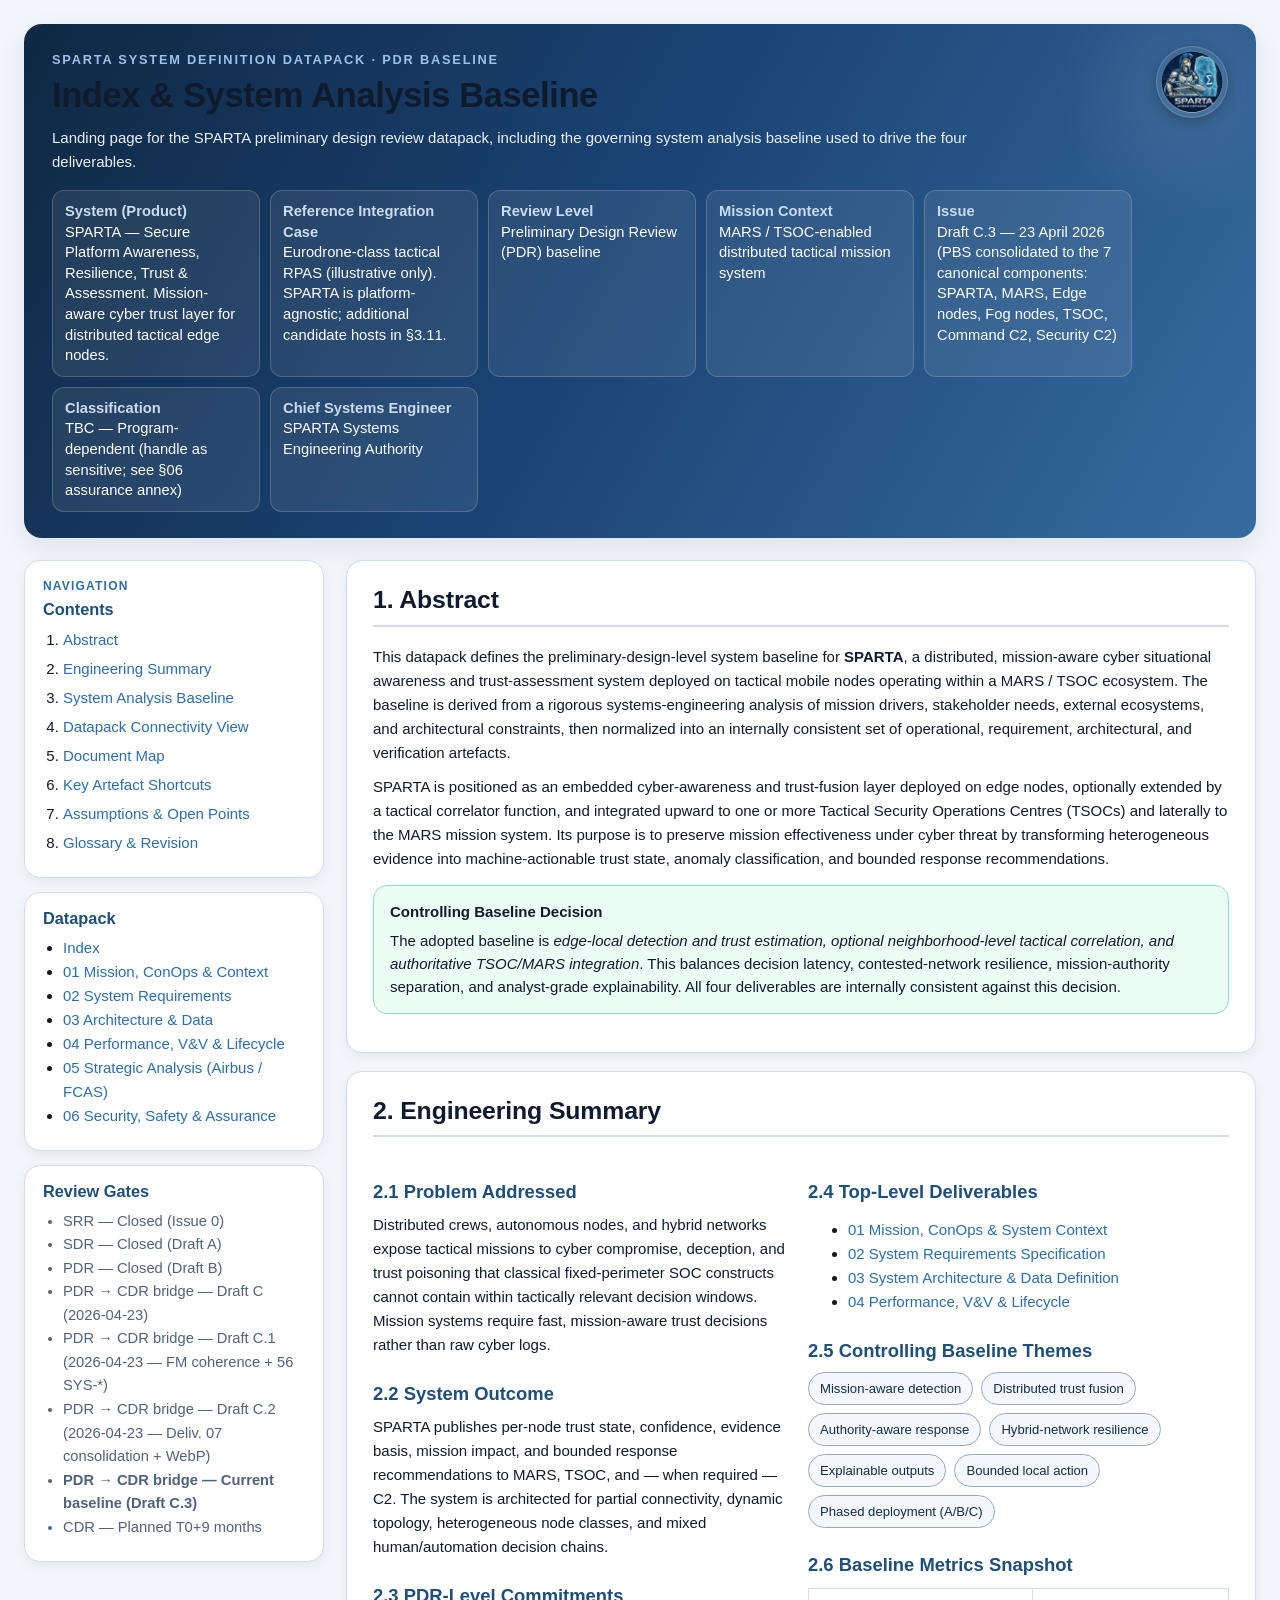
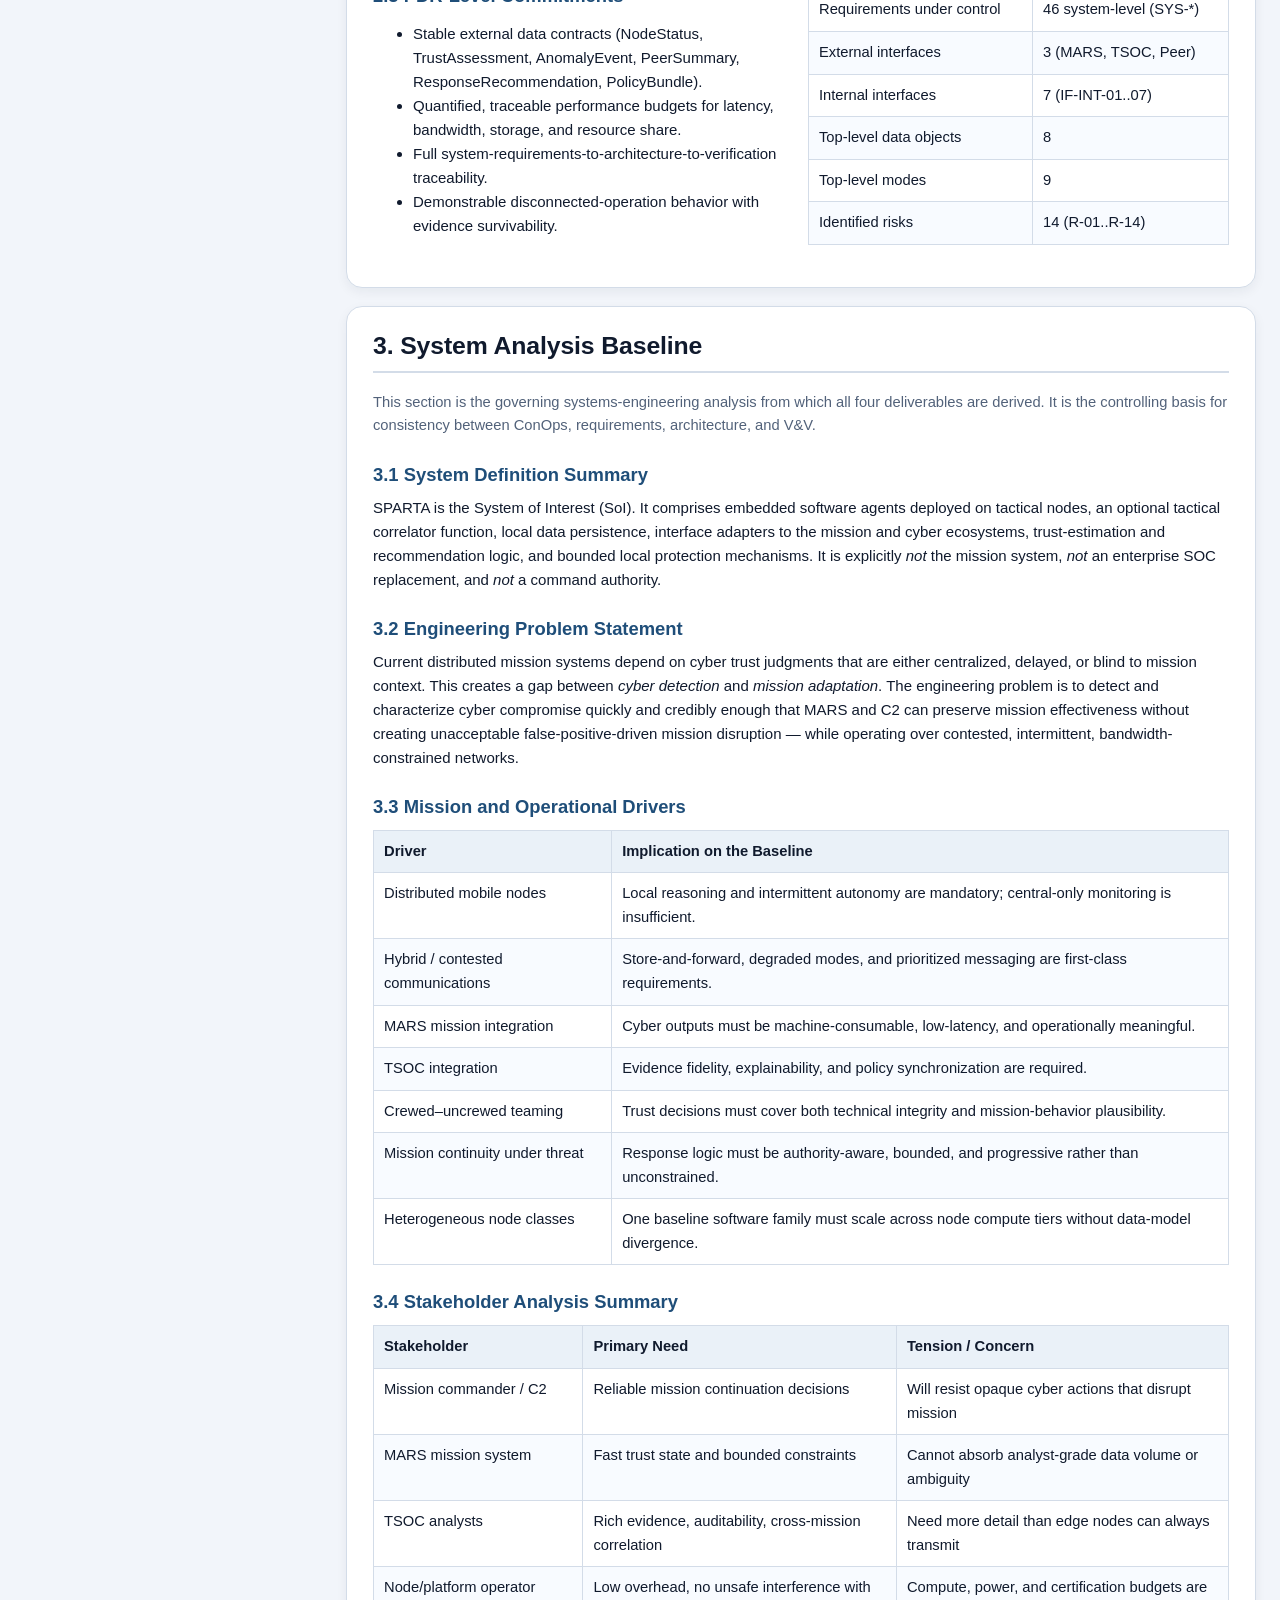
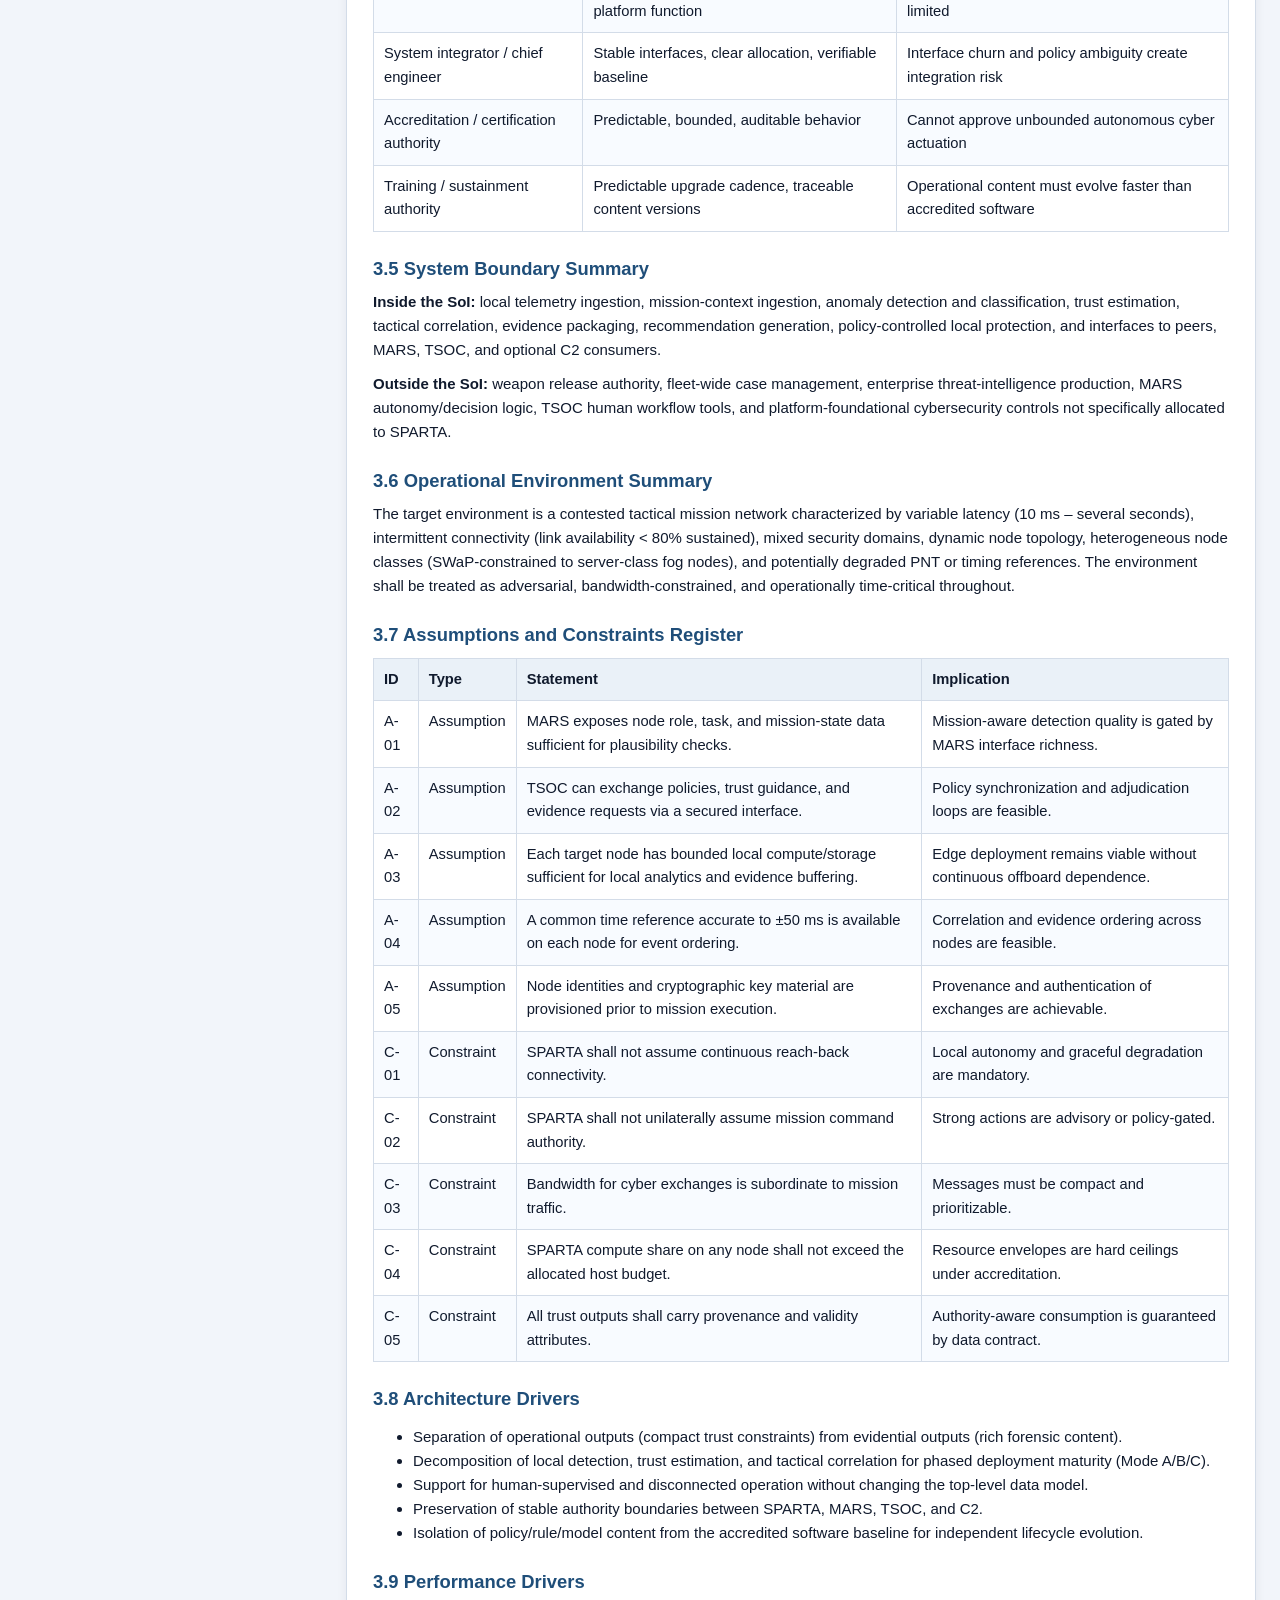
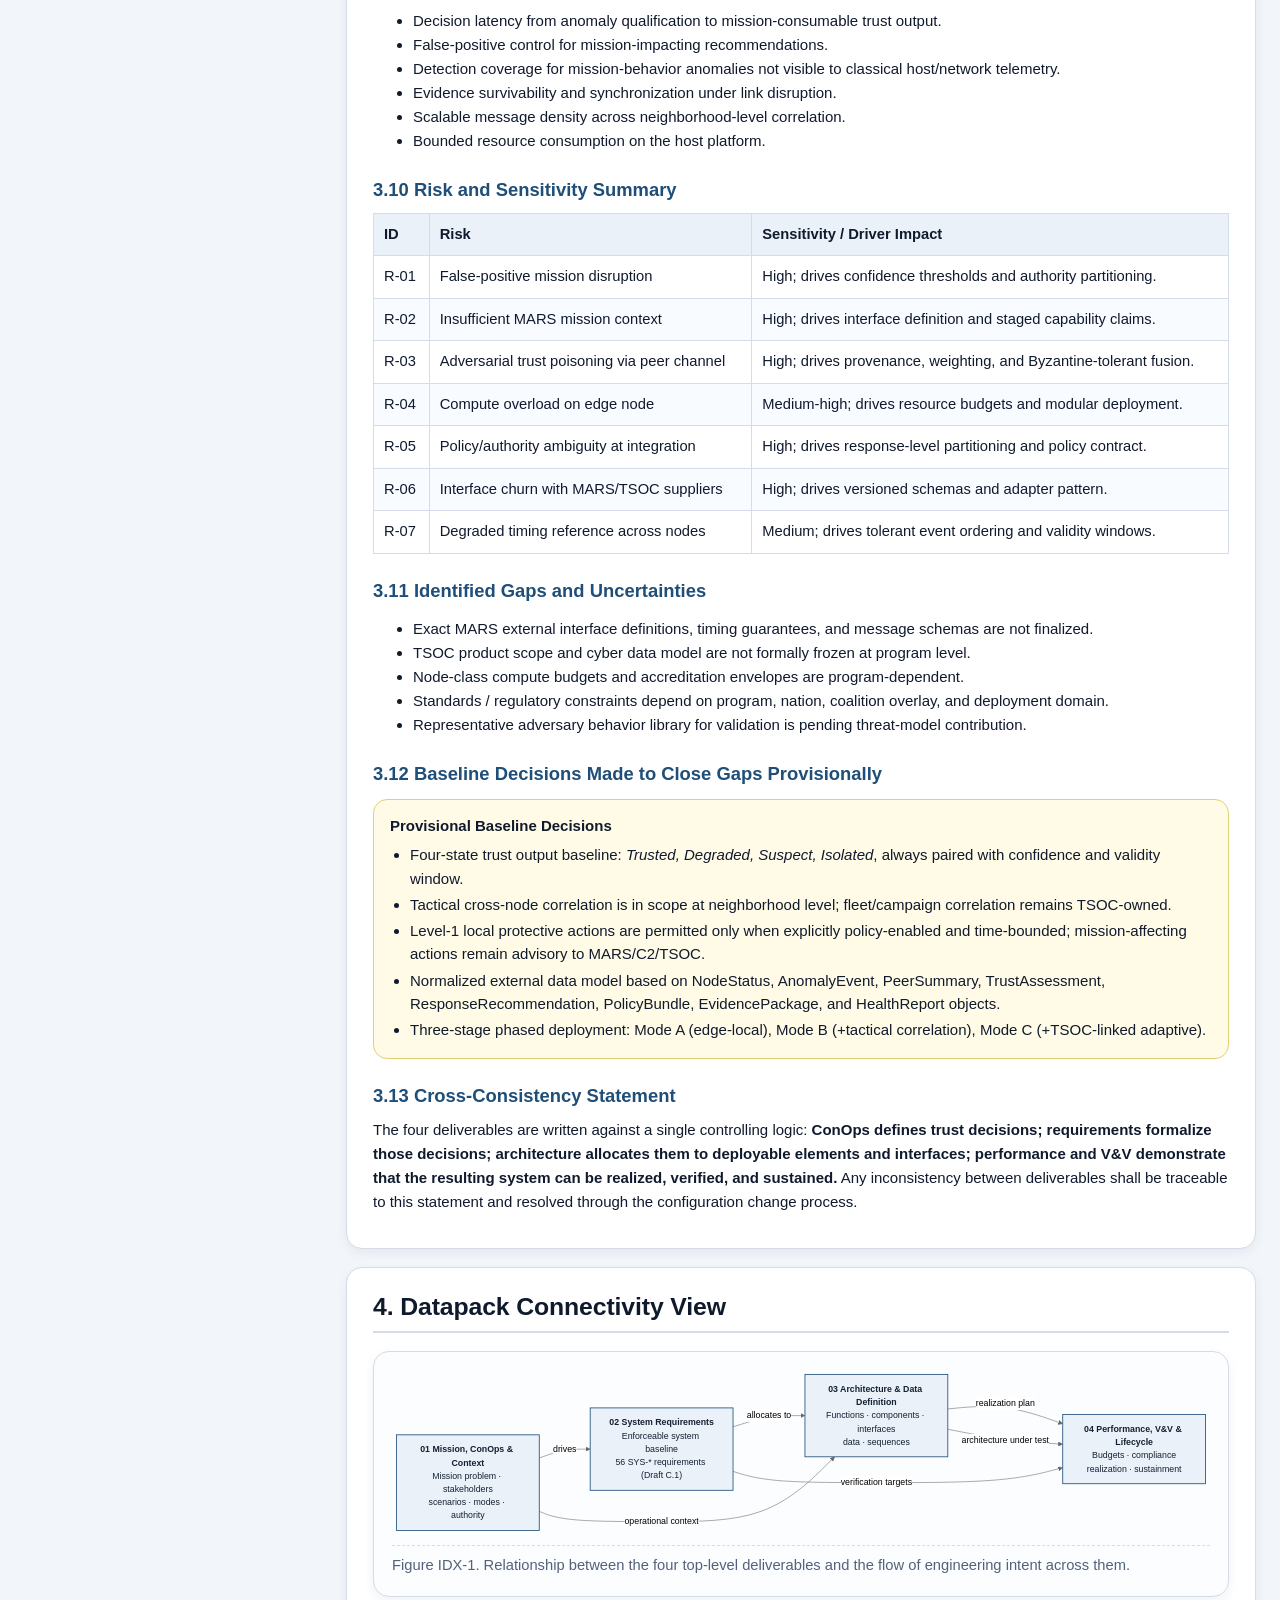
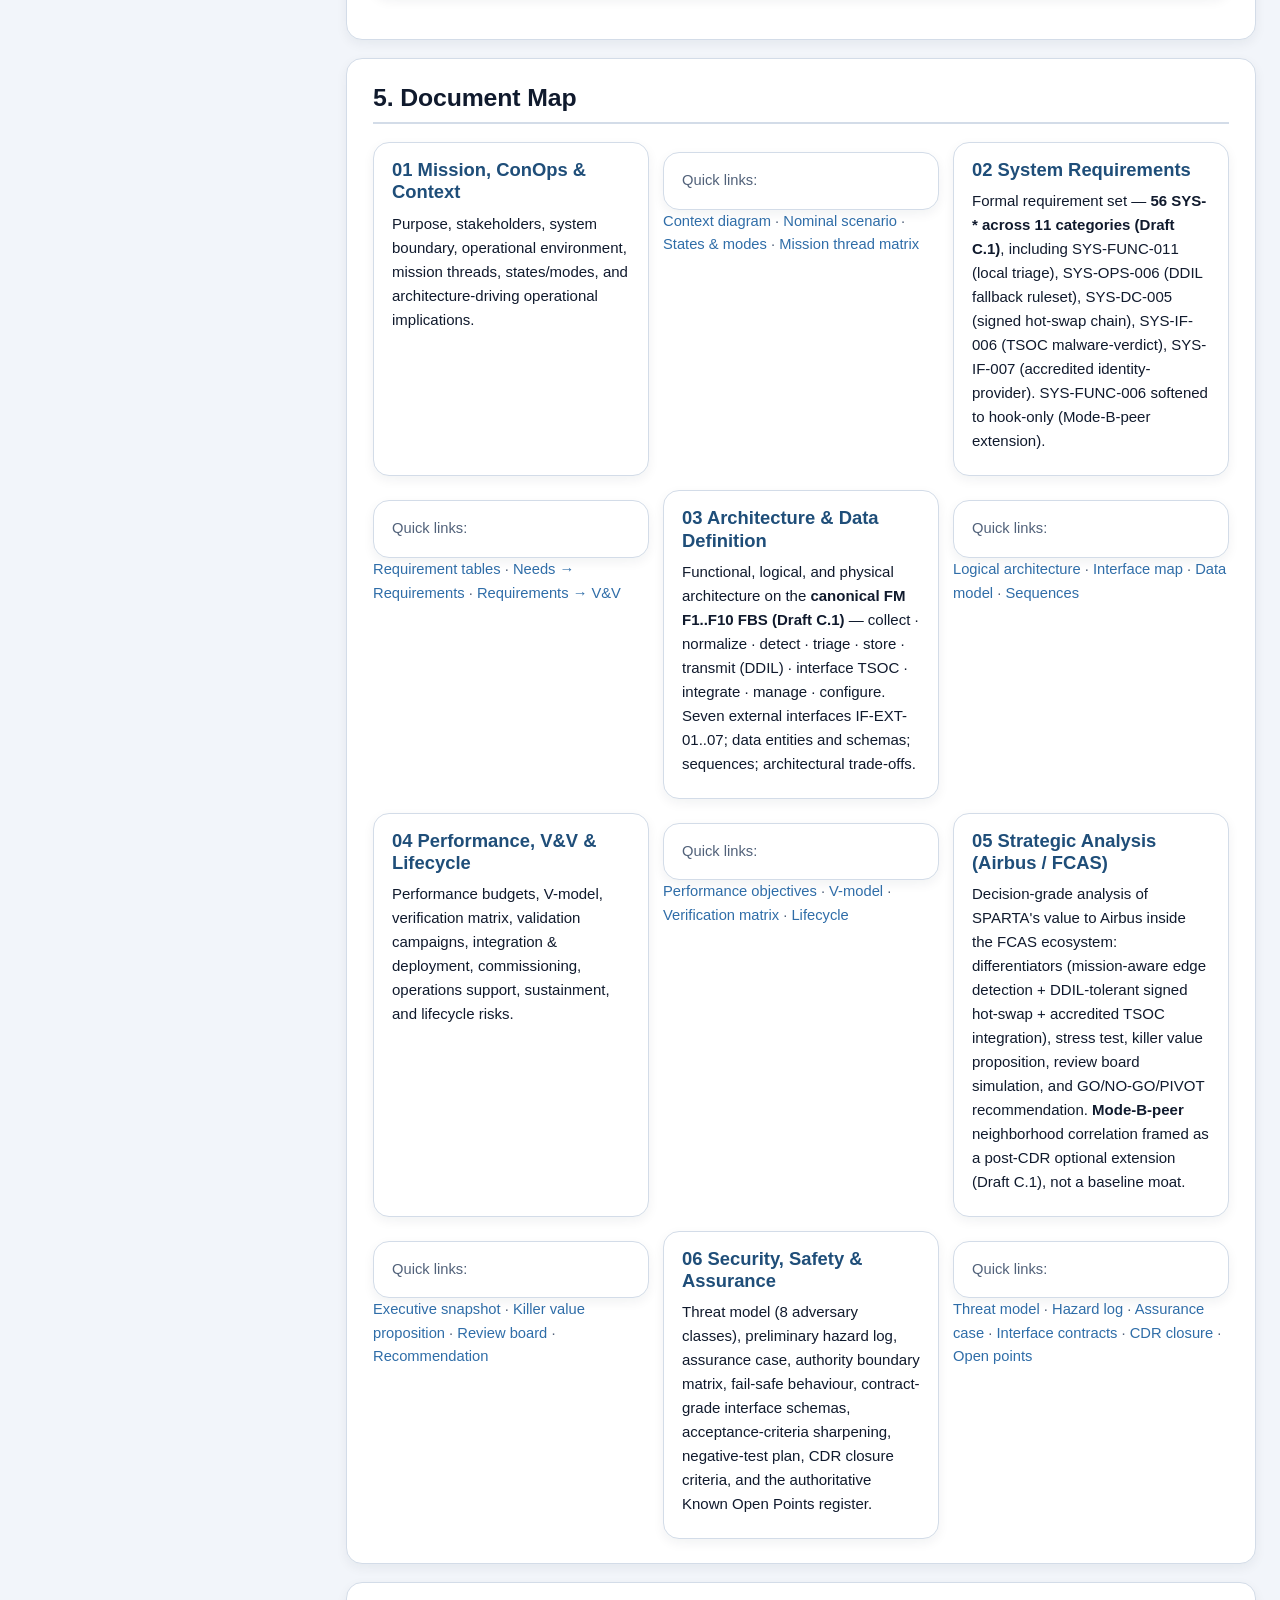
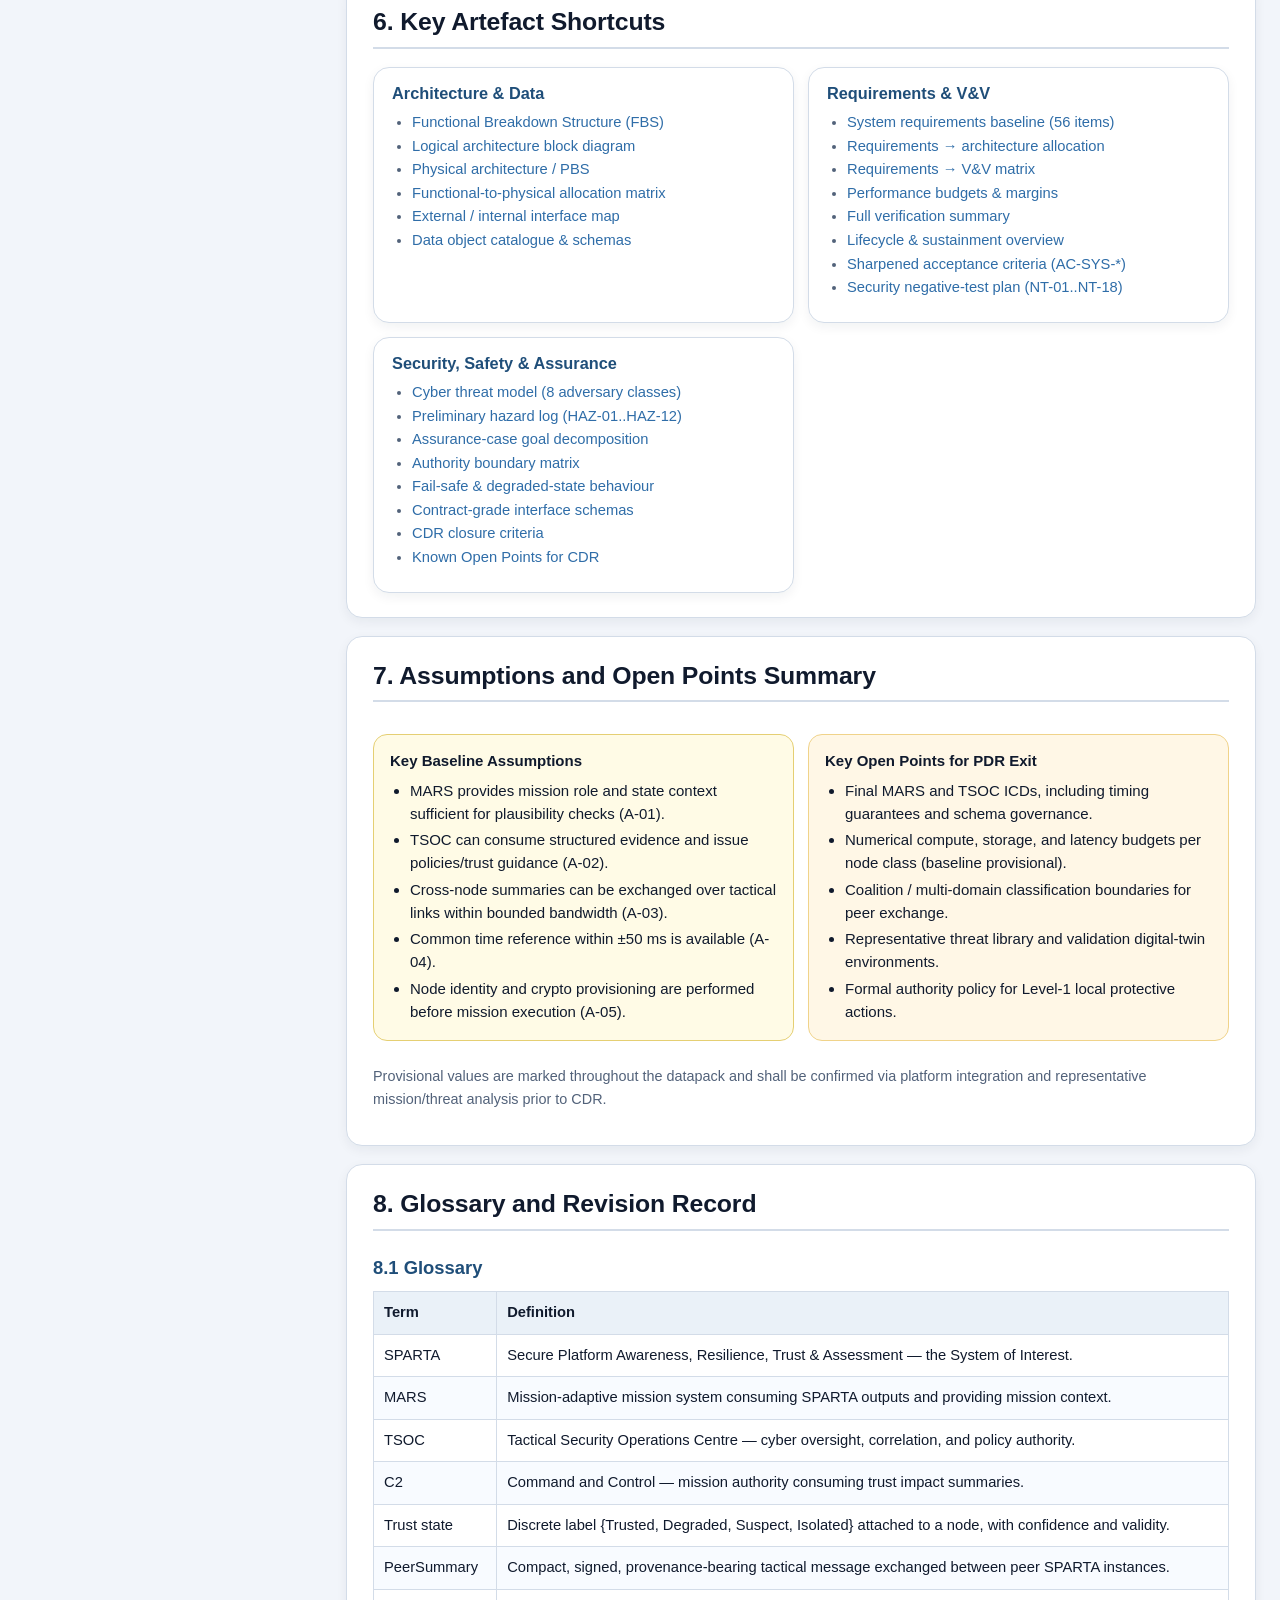
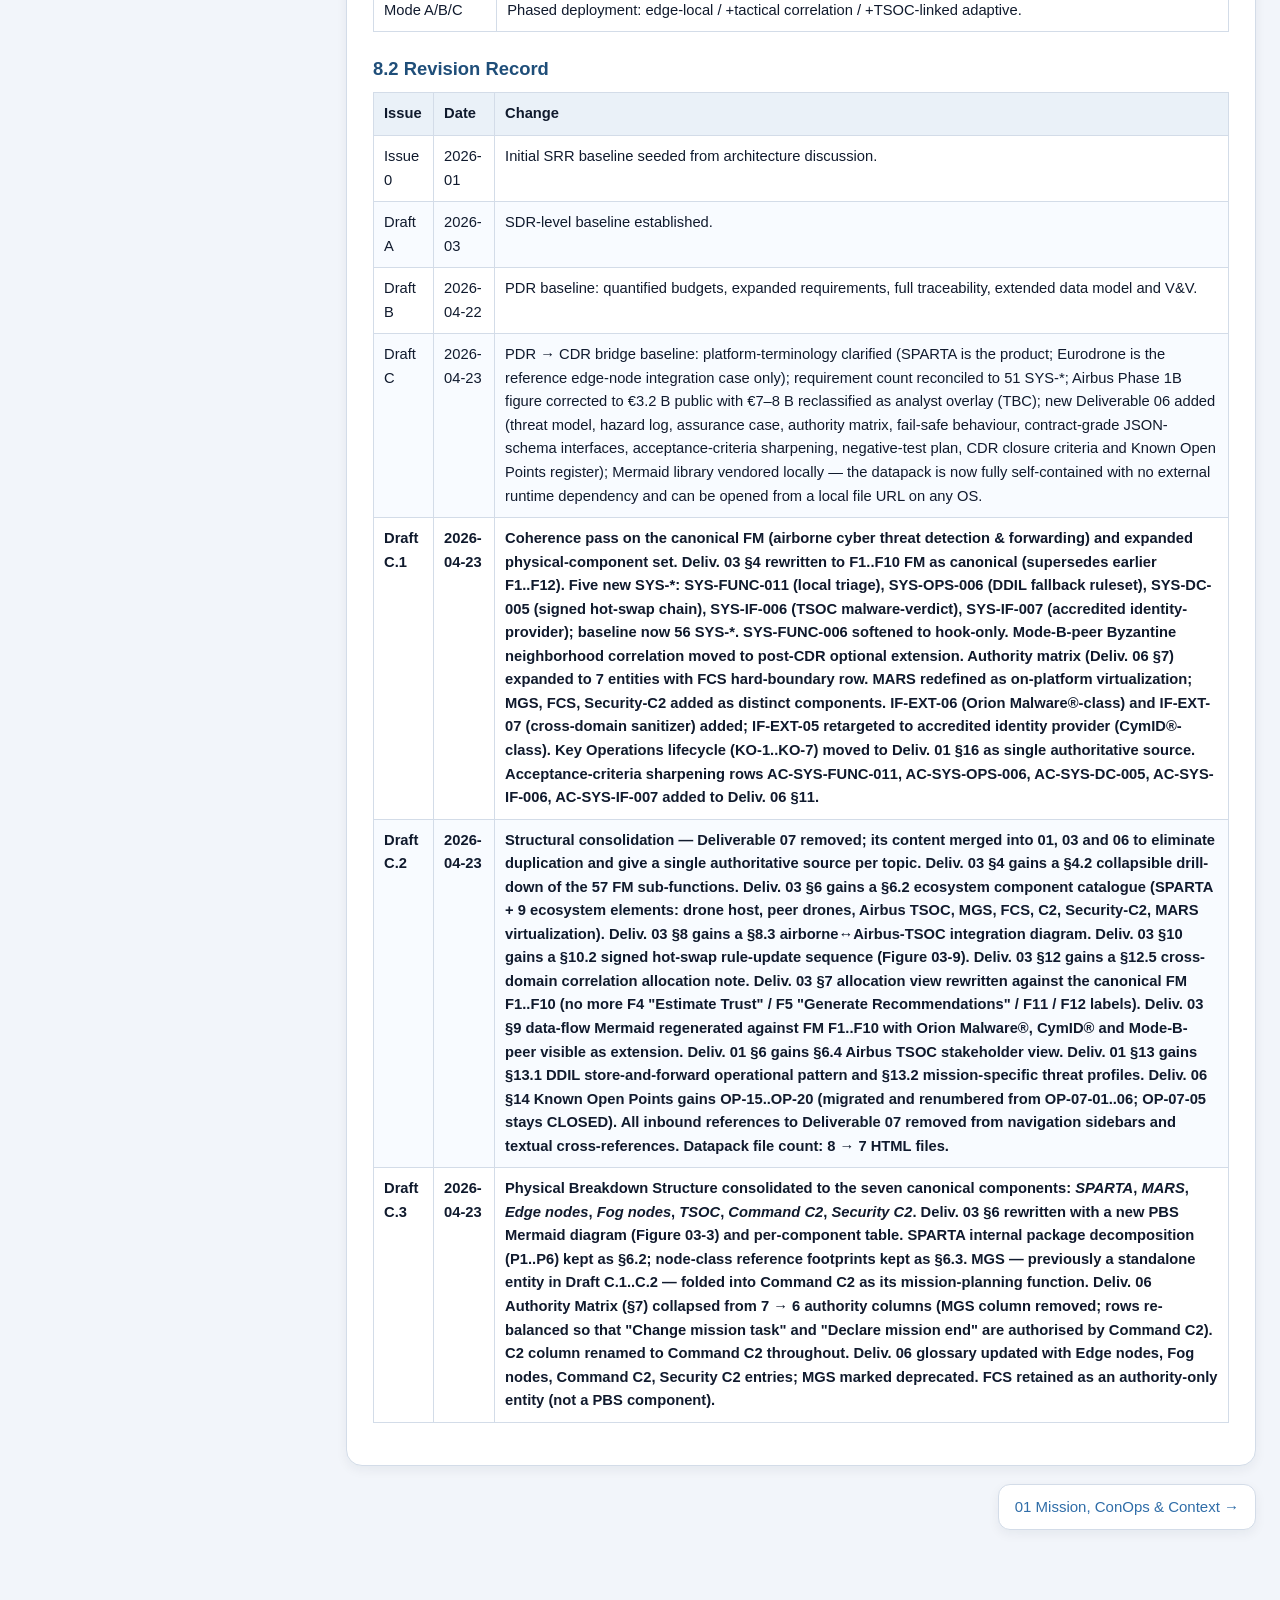
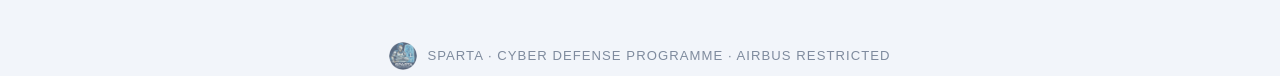
==== commit c1314d2c: "Draft C.3 — PBS consolidated to 7 canonical components Physical Breakdown Structure rewritten to the" ====
--- a/SPARTA_system_definition_datapack/index.html
+++ b/SPARTA_system_definition_datapack/index.html
@@ -1,8 +1,8 @@
 <!DOCTYPE html><html lang="en"><head><title>SPARTA — Index & System Analysis Baseline</title><meta charset="UTF-8" /><meta name="viewport" content="width=device-width, initial-scale=1.0" /><link rel="stylesheet" href="style.css" /><link rel="icon" type="image/png" sizes="32x32" href="assets/sparta_logo_32.png" /><link rel="icon" type="image/png" sizes="64x64" href="assets/sparta_logo_64.png" /><link rel="apple-touch-icon" sizes="180x180" href="assets/sparta_logo_180.png" />
 <script src="assets/mermaid.min.js" defer></script>
 <script src="assets/sparta-init.js" defer></script>
-</head><body><div class="page"><div class="topbar"><div class="logo-mark" aria-hidden="true" title="SPARTA Cyber Defense"><img src="assets/sparta_logo.webp" alt="" /></div><div class="kicker">SPARTA System Definition Datapack · PDR Baseline</div><h1>Index &amp; System Analysis Baseline</h1><div class="subtitle">Landing page for the SPARTA preliminary design review datapack, including the governing system analysis baseline used to drive the four deliverables.</div><div class="doc-meta"><div class="item"><strong>System (Product)</strong><br>SPARTA — Secure Platform Awareness, Resilience, Trust &amp; Assessment. Mission-aware cyber trust layer for distributed tactical edge nodes.</div><div class="item"><strong>Reference Integration Case</strong><br>Eurodrone-class tactical RPAS (illustrative only). SPARTA is platform-agnostic; additional candidate hosts in §3.11.</div><div class="item"><strong>Review Level</strong><br>Preliminary Design Review (PDR) baseline</div><div class="item"><strong>Mission Context</strong><br>MARS / TSOC-enabled distributed tactical mission system</div><div class="item"><strong>Issue</strong><br>Draft C.2 — 23 April 2026 (PDR → CDR bridge baseline; structural consolidation — Deliv. 07 absorbed into 01/03/06)</div><div class="item"><strong>Classification</strong><br>TBC — Program-dependent (handle as sensitive; see §06 assurance annex)</div><div class="item"><strong>Chief Systems Engineer</strong><br>SPARTA Systems Engineering Authority</div></div></div><div class="layout"><aside class="sidebar"><div class="panel toc"><div class="kicker">Navigation</div><h3>Contents</h3><ol><li><a href="#abstract">Abstract</a></li><li><a href="#summary">Engineering Summary</a></li><li><a href="#analysis-baseline">System Analysis Baseline</a></li><li><a href="#visual-overview">Datapack Connectivity View</a></li><li><a href="#document-map">Document Map</a></li><li><a href="#key-artefacts">Key Artefact Shortcuts</a></li><li><a href="#assumptions-open-points">Assumptions &amp; Open Points</a></li><li><a href="#glossary">Glossary &amp; Revision</a></li></ol></div><div class="panel"><h3>Datapack</h3><ul><li><a href="index.html">Index</a></li><li><a href="01_mission_conops_context.html">01 Mission, ConOps &amp; Context</a></li><li><a href="02_system_requirements.html">02 System Requirements</a></li><li><a href="03_architecture_data_definition.html">03 Architecture &amp; Data</a></li><li><a href="04_performance_vnv_lifecycle.html">04 Performance, V&amp;V &amp; Lifecycle</a></li><li><a href="05_strategic_analysis_airbus_fcas.html">05 Strategic Analysis (Airbus / FCAS)</a></li><li><a href="06_security_safety_assurance.html">06 Security, Safety &amp; Assurance</a></li>
-</ul></div><div class="panel"><h3>Review Gates</h3><ul class="small"><li>SRR — Closed (Issue 0)</li><li>SDR — Closed (Draft A)</li><li>PDR — Closed (Draft B)</li><li>PDR → CDR bridge — Draft C (2026-04-23)</li><li>PDR → CDR bridge — Draft C.1 (2026-04-23 — FM coherence + 56 SYS-*)</li><li><strong>PDR → CDR bridge — Current baseline (Draft C.2)</strong></li><li>CDR — Planned T0+9 months</li></ul></div></aside><main class="content"><section id="abstract"><h2>1. Abstract</h2><p>This datapack defines the preliminary-design-level system baseline for <strong>SPARTA</strong>, a distributed, mission-aware cyber situational awareness and trust-assessment system deployed on tactical mobile nodes operating within a MARS / TSOC ecosystem. The baseline is derived from a rigorous systems-engineering analysis of mission drivers, stakeholder needs, external ecosystems, and architectural constraints, then normalized into an internally consistent set of operational, requirement, architectural, and verification artefacts.</p><p>SPARTA is positioned as an embedded cyber-awareness and trust-fusion layer deployed on edge nodes, optionally extended by a tactical correlator function, and integrated upward to one or more Tactical Security Operations Centres (TSOCs) and laterally to the MARS mission system. Its purpose is to preserve mission effectiveness under cyber threat by transforming heterogeneous evidence into machine-actionable trust state, anomaly classification, and bounded response recommendations.</p><div class="callout decision"><strong>Controlling Baseline Decision</strong>
+</head><body><div class="page"><div class="topbar"><div class="logo-mark" aria-hidden="true" title="SPARTA Cyber Defense"><img src="assets/sparta_logo.webp" alt="" /></div><div class="kicker">SPARTA System Definition Datapack · PDR Baseline</div><h1>Index &amp; System Analysis Baseline</h1><div class="subtitle">Landing page for the SPARTA preliminary design review datapack, including the governing system analysis baseline used to drive the four deliverables.</div><div class="doc-meta"><div class="item"><strong>System (Product)</strong><br>SPARTA — Secure Platform Awareness, Resilience, Trust &amp; Assessment. Mission-aware cyber trust layer for distributed tactical edge nodes.</div><div class="item"><strong>Reference Integration Case</strong><br>Eurodrone-class tactical RPAS (illustrative only). SPARTA is platform-agnostic; additional candidate hosts in §3.11.</div><div class="item"><strong>Review Level</strong><br>Preliminary Design Review (PDR) baseline</div><div class="item"><strong>Mission Context</strong><br>MARS / TSOC-enabled distributed tactical mission system</div><div class="item"><strong>Issue</strong><br>Draft C.3 — 23 April 2026 (PBS consolidated to the 7 canonical components: SPARTA, MARS, Edge nodes, Fog nodes, TSOC, Command C2, Security C2)</div><div class="item"><strong>Classification</strong><br>TBC — Program-dependent (handle as sensitive; see §06 assurance annex)</div><div class="item"><strong>Chief Systems Engineer</strong><br>SPARTA Systems Engineering Authority</div></div></div><div class="layout"><aside class="sidebar"><div class="panel toc"><div class="kicker">Navigation</div><h3>Contents</h3><ol><li><a href="#abstract">Abstract</a></li><li><a href="#summary">Engineering Summary</a></li><li><a href="#analysis-baseline">System Analysis Baseline</a></li><li><a href="#visual-overview">Datapack Connectivity View</a></li><li><a href="#document-map">Document Map</a></li><li><a href="#key-artefacts">Key Artefact Shortcuts</a></li><li><a href="#assumptions-open-points">Assumptions &amp; Open Points</a></li><li><a href="#glossary">Glossary &amp; Revision</a></li></ol></div><div class="panel"><h3>Datapack</h3><ul><li><a href="index.html">Index</a></li><li><a href="01_mission_conops_context.html">01 Mission, ConOps &amp; Context</a></li><li><a href="02_system_requirements.html">02 System Requirements</a></li><li><a href="03_architecture_data_definition.html">03 Architecture &amp; Data</a></li><li><a href="04_performance_vnv_lifecycle.html">04 Performance, V&amp;V &amp; Lifecycle</a></li><li><a href="05_strategic_analysis_airbus_fcas.html">05 Strategic Analysis (Airbus / FCAS)</a></li><li><a href="06_security_safety_assurance.html">06 Security, Safety &amp; Assurance</a></li>
+</ul></div><div class="panel"><h3>Review Gates</h3><ul class="small"><li>SRR — Closed (Issue 0)</li><li>SDR — Closed (Draft A)</li><li>PDR — Closed (Draft B)</li><li>PDR → CDR bridge — Draft C (2026-04-23)</li><li>PDR → CDR bridge — Draft C.1 (2026-04-23 — FM coherence + 56 SYS-*)</li><li>PDR → CDR bridge — Draft C.2 (2026-04-23 — Deliv. 07 consolidation + WebP)</li><li><strong>PDR → CDR bridge — Current baseline (Draft C.3)</strong></li><li>CDR — Planned T0+9 months</li></ul></div></aside><main class="content"><section id="abstract"><h2>1. Abstract</h2><p>This datapack defines the preliminary-design-level system baseline for <strong>SPARTA</strong>, a distributed, mission-aware cyber situational awareness and trust-assessment system deployed on tactical mobile nodes operating within a MARS / TSOC ecosystem. The baseline is derived from a rigorous systems-engineering analysis of mission drivers, stakeholder needs, external ecosystems, and architectural constraints, then normalized into an internally consistent set of operational, requirement, architectural, and verification artefacts.</p><p>SPARTA is positioned as an embedded cyber-awareness and trust-fusion layer deployed on edge nodes, optionally extended by a tactical correlator function, and integrated upward to one or more Tactical Security Operations Centres (TSOCs) and laterally to the MARS mission system. Its purpose is to preserve mission effectiveness under cyber threat by transforming heterogeneous evidence into machine-actionable trust state, anomaly classification, and bounded response recommendations.</p><div class="callout decision"><strong>Controlling Baseline Decision</strong>
 The adopted baseline is <em>edge-local detection and trust estimation, optional neighborhood-level tactical correlation, and authoritative TSOC/MARS integration</em>. This balances decision latency, contested-network resilience, mission-authority separation, and analyst-grade explainability. All four deliverables are internally consistent against this decision.
 </div></section><section id="summary"><h2>2. Engineering Summary</h2><div class="twocol"><div><h3>2.1 Problem Addressed</h3><p>Distributed crews, autonomous nodes, and hybrid networks expose tactical missions to cyber compromise, deception, and trust poisoning that classical fixed-perimeter SOC constructs cannot contain within tactically relevant decision windows. Mission systems require fast, mission-aware trust decisions rather than raw cyber logs.</p><h3>2.2 System Outcome</h3><p>SPARTA publishes per-node trust state, confidence, evidence basis, mission impact, and bounded response recommendations to MARS, TSOC, and — when required — C2. The system is architected for partial connectivity, dynamic topology, heterogeneous node classes, and mixed human/automation decision chains.</p><h3>2.3 PDR-Level Commitments</h3><ul><li>Stable external data contracts (NodeStatus, TrustAssessment, AnomalyEvent, PeerSummary, ResponseRecommendation, PolicyBundle).</li><li>Quantified, traceable performance budgets for latency, bandwidth, storage, and resource share.</li><li>Full system-requirements-to-architecture-to-verification traceability.</li><li>Demonstrable disconnected-operation behavior with evidence survivability.</li></ul></div><div><h3>2.4 Top-Level Deliverables</h3><ul><li><a href="01_mission_conops_context.html">01 Mission, ConOps &amp; System Context</a></li><li><a href="02_system_requirements.html">02 System Requirements Specification</a></li><li><a href="03_architecture_data_definition.html">03 System Architecture &amp; Data Definition</a></li><li><a href="04_performance_vnv_lifecycle.html">04 Performance, V&amp;V &amp; Lifecycle</a></li></ul><h3>2.5 Controlling Baseline Themes</h3><div class="badges"><span class="badge">Mission-aware detection</span><span class="badge">Distributed trust fusion</span><span class="badge">Authority-aware response</span><span class="badge">Hybrid-network resilience</span><span class="badge">Explainable outputs</span><span class="badge">Bounded local action</span><span class="badge">Phased deployment (A/B/C)</span></div><h3>2.6 Baseline Metrics Snapshot</h3><table class="metadata"><tbody><tr><td>Requirements under control</td><td>46 system-level (SYS-*)</td></tr><tr><td>External interfaces</td><td>3 (MARS, TSOC, Peer)</td></tr><tr><td>Internal interfaces</td><td>7 (IF-INT-01..07)</td></tr><tr><td>Top-level data objects</td><td>8</td></tr><tr><td>Top-level modes</td><td>9</td></tr><tr><td>Identified risks</td><td>14 (R-01..R-14)</td></tr></tbody></table></div></div></section><section id="analysis-baseline"><h2>3. System Analysis Baseline</h2><p class="small">This section is the governing systems-engineering analysis from which all four deliverables are derived. It is the controlling basis for consistency between ConOps, requirements, architecture, and V&amp;V.</p><h3>3.1 System Definition Summary</h3><p>SPARTA is the System of Interest (SoI). It comprises embedded software agents deployed on tactical nodes, an optional tactical correlator function, local data persistence, interface adapters to the mission and cyber ecosystems, trust-estimation and recommendation logic, and bounded local protection mechanisms. It is explicitly <em>not</em> the mission system, <em>not</em> an enterprise SOC replacement, and <em>not</em> a command authority.</p><h3>3.2 Engineering Problem Statement</h3><p>Current distributed mission systems depend on cyber trust judgments that are either centralized, delayed, or blind to mission context. This creates a gap between <em>cyber detection</em> and <em>mission adaptation</em>. The engineering problem is to detect and characterize cyber compromise quickly and credibly enough that MARS and C2 can preserve mission effectiveness without creating unacceptable false-positive-driven mission disruption — while operating over contested, intermittent, bandwidth-constrained networks.</p><h3>3.3 Mission and Operational Drivers</h3><table class="metadata"><thead><tr><th>Driver</th><th>Implication on the Baseline</th></tr></thead><tbody><tr><td>Distributed mobile nodes</td><td>Local reasoning and intermittent autonomy are mandatory; central-only monitoring is insufficient.</td></tr><tr><td>Hybrid / contested communications</td><td>Store-and-forward, degraded modes, and prioritized messaging are first-class requirements.</td></tr><tr><td>MARS mission integration</td><td>Cyber outputs must be machine-consumable, low-latency, and operationally meaningful.</td></tr><tr><td>TSOC integration</td><td>Evidence fidelity, explainability, and policy synchronization are required.</td></tr><tr><td>Crewed–uncrewed teaming</td><td>Trust decisions must cover both technical integrity and mission-behavior plausibility.</td></tr><tr><td>Mission continuity under threat</td><td>Response logic must be authority-aware, bounded, and progressive rather than unconstrained.</td></tr><tr><td>Heterogeneous node classes</td><td>One baseline software family must scale across node compute tiers without data-model divergence.</td></tr></tbody></table><h3>3.4 Stakeholder Analysis Summary</h3><table class="metadata"><thead><tr><th>Stakeholder</th><th>Primary Need</th><th>Tension / Concern</th></tr></thead><tbody><tr><td>Mission commander / C2</td><td>Reliable mission continuation decisions</td><td>Will resist opaque cyber actions that disrupt mission</td></tr><tr><td>MARS mission system</td><td>Fast trust state and bounded constraints</td><td>Cannot absorb analyst-grade data volume or ambiguity</td></tr><tr><td>TSOC analysts</td><td>Rich evidence, auditability, cross-mission correlation</td><td>Need more detail than edge nodes can always transmit</td></tr><tr><td>Node/platform operator</td><td>Low overhead, no unsafe interference with platform function</td><td>Compute, power, and certification budgets are limited</td></tr><tr><td>System integrator / chief engineer</td><td>Stable interfaces, clear allocation, verifiable baseline</td><td>Interface churn and policy ambiguity create integration risk</td></tr><tr><td>Accreditation / certification authority</td><td>Predictable, bounded, auditable behavior</td><td>Cannot approve unbounded autonomous cyber actuation</td></tr><tr><td>Training / sustainment authority</td><td>Predictable upgrade cadence, traceable content versions</td><td>Operational content must evolve faster than accredited software</td></tr></tbody></table><h3>3.5 System Boundary Summary</h3><p><strong>Inside the SoI:</strong> local telemetry ingestion, mission-context ingestion, anomaly detection and classification, trust estimation, tactical correlation, evidence packaging, recommendation generation, policy-controlled local protection, and interfaces to peers, MARS, TSOC, and optional C2 consumers.</p><p><strong>Outside the SoI:</strong> weapon release authority, fleet-wide case management, enterprise threat-intelligence production, MARS autonomy/decision logic, TSOC human workflow tools, and platform-foundational cybersecurity controls not specifically allocated to SPARTA.</p><h3>3.6 Operational Environment Summary</h3><p>The target environment is a contested tactical mission network characterized by variable latency (10 ms – several seconds), intermittent connectivity (link availability &lt; 80% sustained), mixed security domains, dynamic node topology, heterogeneous node classes (SWaP-constrained to server-class fog nodes), and potentially degraded PNT or timing references. The environment shall be treated as adversarial, bandwidth-constrained, and operationally time-critical throughout.</p><h3>3.7 Assumptions and Constraints Register</h3><table class="metadata"><thead><tr><th>ID</th><th>Type</th><th>Statement</th><th>Implication</th></tr></thead><tbody><tr><td>A-01</td><td>Assumption</td><td>MARS exposes node role, task, and mission-state data sufficient for plausibility checks.</td><td>Mission-aware detection quality is gated by MARS interface richness.</td></tr><tr><td>A-02</td><td>Assumption</td><td>TSOC can exchange policies, trust guidance, and evidence requests via a secured interface.</td><td>Policy synchronization and adjudication loops are feasible.</td></tr><tr><td>A-03</td><td>Assumption</td><td>Each target node has bounded local compute/storage sufficient for local analytics and evidence buffering.</td><td>Edge deployment remains viable without continuous offboard dependence.</td></tr><tr><td>A-04</td><td>Assumption</td><td>A common time reference accurate to ±50 ms is available on each node for event ordering.</td><td>Correlation and evidence ordering across nodes are feasible.</td></tr><tr><td>A-05</td><td>Assumption</td><td>Node identities and cryptographic key material are provisioned prior to mission execution.</td><td>Provenance and authentication of exchanges are achievable.</td></tr><tr><td>C-01</td><td>Constraint</td><td>SPARTA shall not assume continuous reach-back connectivity.</td><td>Local autonomy and graceful degradation are mandatory.</td></tr><tr><td>C-02</td><td>Constraint</td><td>SPARTA shall not unilaterally assume mission command authority.</td><td>Strong actions are advisory or policy-gated.</td></tr><tr><td>C-03</td><td>Constraint</td><td>Bandwidth for cyber exchanges is subordinate to mission traffic.</td><td>Messages must be compact and prioritizable.</td></tr><tr><td>C-04</td><td>Constraint</td><td>SPARTA compute share on any node shall not exceed the allocated host budget.</td><td>Resource envelopes are hard ceilings under accreditation.</td></tr><tr><td>C-05</td><td>Constraint</td><td>All trust outputs shall carry provenance and validity attributes.</td><td>Authority-aware consumption is guaranteed by data contract.</td></tr></tbody></table><h3>3.8 Architecture Drivers</h3><ul><li>Separation of operational outputs (compact trust constraints) from evidential outputs (rich forensic content).</li><li>Decomposition of local detection, trust estimation, and tactical correlation for phased deployment maturity (Mode A/B/C).</li><li>Support for human-supervised and disconnected operation without changing the top-level data model.</li><li>Preservation of stable authority boundaries between SPARTA, MARS, TSOC, and C2.</li><li>Isolation of policy/rule/model content from the accredited software baseline for independent lifecycle evolution.</li></ul><h3>3.9 Performance Drivers</h3><ul><li>Decision latency from anomaly qualification to mission-consumable trust output.</li><li>False-positive control for mission-impacting recommendations.</li><li>Detection coverage for mission-behavior anomalies not visible to classical host/network telemetry.</li><li>Evidence survivability and synchronization under link disruption.</li><li>Scalable message density across neighborhood-level correlation.</li><li>Bounded resource consumption on the host platform.</li></ul><h3>3.10 Risk and Sensitivity Summary</h3><table class="metadata"><thead><tr><th>ID</th><th>Risk</th><th>Sensitivity / Driver Impact</th></tr></thead><tbody><tr><td>R-01</td><td>False-positive mission disruption</td><td>High; drives confidence thresholds and authority partitioning.</td></tr><tr><td>R-02</td><td>Insufficient MARS mission context</td><td>High; drives interface definition and staged capability claims.</td></tr><tr><td>R-03</td><td>Adversarial trust poisoning via peer channel</td><td>High; drives provenance, weighting, and Byzantine-tolerant fusion.</td></tr><tr><td>R-04</td><td>Compute overload on edge node</td><td>Medium-high; drives resource budgets and modular deployment.</td></tr><tr><td>R-05</td><td>Policy/authority ambiguity at integration</td><td>High; drives response-level partitioning and policy contract.</td></tr><tr><td>R-06</td><td>Interface churn with MARS/TSOC suppliers</td><td>High; drives versioned schemas and adapter pattern.</td></tr><tr><td>R-07</td><td>Degraded timing reference across nodes</td><td>Medium; drives tolerant event ordering and validity windows.</td></tr></tbody></table><h3>3.11 Identified Gaps and Uncertainties</h3><ul><li>Exact MARS external interface definitions, timing guarantees, and message schemas are not finalized.</li><li>TSOC product scope and cyber data model are not formally frozen at program level.</li><li>Node-class compute budgets and accreditation envelopes are program-dependent.</li><li>Standards / regulatory constraints depend on program, nation, coalition overlay, and deployment domain.</li><li>Representative adversary behavior library for validation is pending threat-model contribution.</li></ul><h3>3.12 Baseline Decisions Made to Close Gaps Provisionally</h3><div class="callout assumption"><strong>Provisional Baseline Decisions</strong><ul><li>Four-state trust output baseline: <em>Trusted, Degraded, Suspect, Isolated</em>, always paired with confidence and validity window.</li><li>Tactical cross-node correlation is in scope at neighborhood level; fleet/campaign correlation remains TSOC-owned.</li><li>Level-1 local protective actions are permitted only when explicitly policy-enabled and time-bounded; mission-affecting actions remain advisory to MARS/C2/TSOC.</li><li>Normalized external data model based on NodeStatus, AnomalyEvent, PeerSummary, TrustAssessment, ResponseRecommendation, PolicyBundle, EvidencePackage, and HealthReport objects.</li><li>Three-stage phased deployment: Mode A (edge-local), Mode B (+tactical correlation), Mode C (+TSOC-linked adaptive).</li></ul></div><h3>3.13 Cross-Consistency Statement</h3><p>The four deliverables are written against a single controlling logic: <strong>ConOps defines trust decisions; requirements formalize those decisions; architecture allocates them to deployable elements and interfaces; performance and V&amp;V demonstrate that the resulting system can be realized, verified, and sustained.</strong> Any inconsistency between deliverables shall be traceable to this statement and resolved through the configuration change process.</p></section><section id="visual-overview"><h2>4. Datapack Connectivity View</h2><div class="figure"><div class="mermaid">
 flowchart LR
@@ -18,4 +18,4 @@
 C -->|"architecture under test"| D
 classDef pdr fill:#eaf1f8,stroke:#1f4e79,stroke-width:1.5px,color:#142033;
 class A,B,C,D pdr;
-</div><div class="caption">Figure IDX-1. Relationship between the four top-level deliverables and the flow of engineering intent across them.</div></div></section><section id="document-map"><h2>5. Document Map</h2><div class="navgrid"><a class="navcard" href="01_mission_conops_context.html"><h3>01 Mission, ConOps &amp; Context</h3><p>Purpose, stakeholders, system boundary, operational environment, mission threads, states/modes, and architecture-driving operational implications.</p><p class="small">Quick links: <a href="01_mission_conops_context.html#context-diagram">Context diagram</a> · <a href="01_mission_conops_context.html#nominal-scenario">Nominal scenario</a> · <a href="01_mission_conops_context.html#states-modes">States &amp; modes</a> · <a href="01_mission_conops_context.html#mission-thread-matrix">Mission thread matrix</a></p></a><a class="navcard" href="02_system_requirements.html"><h3>02 System Requirements</h3><p>Formal requirement set — <strong>56 SYS-* across 11 categories (Draft C.1)</strong>, including SYS-FUNC-011 (local triage), SYS-OPS-006 (DDIL fallback ruleset), SYS-DC-005 (signed hot-swap chain), SYS-IF-006 (TSOC malware-verdict), SYS-IF-007 (accredited identity-provider). SYS-FUNC-006 softened to hook-only (Mode-B-peer extension).</p><p class="small">Quick links: <a href="02_system_requirements.html#req-tables">Requirement tables</a> · <a href="02_system_requirements.html#need-trace">Needs → Requirements</a> · <a href="02_system_requirements.html#verification-trace">Requirements → V&amp;V</a></p></a><a class="navcard" href="03_architecture_data_definition.html"><h3>03 Architecture &amp; Data Definition</h3><p>Functional, logical, and physical architecture on the <strong>canonical FM F1..F10 FBS (Draft C.1)</strong> — collect · normalize · detect · triage · store · transmit (DDIL) · interface TSOC · integrate · manage · configure. Seven external interfaces IF-EXT-01..07; data entities and schemas; sequences; architectural trade-offs.</p><p class="small">Quick links: <a href="03_architecture_data_definition.html#logical-architecture">Logical architecture</a> · <a href="03_architecture_data_definition.html#interface-map">Interface map</a> · <a href="03_architecture_data_definition.html#data-model">Data model</a> · <a href="03_architecture_data_definition.html#sequences">Sequences</a></p></a><a class="navcard" href="04_performance_vnv_lifecycle.html"><h3>04 Performance, V&amp;V &amp; Lifecycle</h3><p>Performance budgets, V-model, verification matrix, validation campaigns, integration &amp; deployment, commissioning, operations support, sustainment, and lifecycle risks.</p><p class="small">Quick links: <a href="04_performance_vnv_lifecycle.html#performance-objectives">Performance objectives</a> · <a href="04_performance_vnv_lifecycle.html#vmodel">V-model</a> · <a href="04_performance_vnv_lifecycle.html#verification-matrix">Verification matrix</a> · <a href="04_performance_vnv_lifecycle.html#lifecycle-overview">Lifecycle</a></p></a><a class="navcard" href="05_strategic_analysis_airbus_fcas.html"><h3>05 Strategic Analysis (Airbus / FCAS)</h3><p>Decision-grade analysis of SPARTA's value to Airbus inside the FCAS ecosystem: differentiators (mission-aware edge detection + DDIL-tolerant signed hot-swap + accredited TSOC integration), stress test, killer value proposition, review board simulation, and GO/NO-GO/PIVOT recommendation. <strong>Mode-B-peer</strong> neighborhood correlation framed as a post-CDR optional extension (Draft C.1), not a baseline moat.</p><p class="small">Quick links: <a href="05_strategic_analysis_airbus_fcas.html#snapshot">Executive snapshot</a> · <a href="05_strategic_analysis_airbus_fcas.html#killer-value">Killer value proposition</a> · <a href="05_strategic_analysis_airbus_fcas.html#review-board">Review board</a> · <a href="05_strategic_analysis_airbus_fcas.html#recommendation">Recommendation</a></p></a><a class="navcard" href="06_security_safety_assurance.html"><h3>06 Security, Safety &amp; Assurance</h3><p>Threat model (8 adversary classes), preliminary hazard log, assurance case, authority boundary matrix, fail-safe behaviour, contract-grade interface schemas, acceptance-criteria sharpening, negative-test plan, CDR closure criteria, and the authoritative Known Open Points register.</p><p class="small">Quick links: <a href="06_security_safety_assurance.html#threat-model">Threat model</a> · <a href="06_security_safety_assurance.html#hazard-log">Hazard log</a> · <a href="06_security_safety_assurance.html#assurance-case">Assurance case</a> · <a href="06_security_safety_assurance.html#interface-contracts">Interface contracts</a> · <a href="06_security_safety_assurance.html#cdr-closure">CDR closure</a> · <a href="06_security_safety_assurance.html#open-points">Open points</a></p></a></div></section><section id="key-artefacts"><h2>6. Key Artefact Shortcuts</h2><div class="twocol"><div class="panel"><h3>Architecture &amp; Data</h3><ul class="small"><li><a href="03_architecture_data_definition.html#functional-architecture">Functional Breakdown Structure (FBS)</a></li><li><a href="03_architecture_data_definition.html#logical-architecture">Logical architecture block diagram</a></li><li><a href="03_architecture_data_definition.html#physical-architecture">Physical architecture / PBS</a></li><li><a href="03_architecture_data_definition.html#allocation-view">Functional-to-physical allocation matrix</a></li><li><a href="03_architecture_data_definition.html#interface-map">External / internal interface map</a></li><li><a href="03_architecture_data_definition.html#data-model">Data object catalogue &amp; schemas</a></li></ul></div><div class="panel"><h3>Requirements &amp; V&amp;V</h3><ul class="small"><li><a href="02_system_requirements.html#req-tables">System requirements baseline (56 items)</a></li><li><a href="02_system_requirements.html#arch-trace">Requirements → architecture allocation</a></li><li><a href="02_system_requirements.html#verification-trace">Requirements → V&amp;V matrix</a></li><li><a href="04_performance_vnv_lifecycle.html#performance-budgets">Performance budgets &amp; margins</a></li><li><a href="04_performance_vnv_lifecycle.html#verification-matrix">Full verification summary</a></li><li><a href="04_performance_vnv_lifecycle.html#lifecycle-overview">Lifecycle &amp; sustainment overview</a></li><li><a href="06_security_safety_assurance.html#acceptance">Sharpened acceptance criteria (AC-SYS-*)</a></li><li><a href="06_security_safety_assurance.html#neg-tests">Security negative-test plan (NT-01..NT-18)</a></li></ul></div><div class="panel"><h3>Security, Safety &amp; Assurance</h3><ul class="small"><li><a href="06_security_safety_assurance.html#threat-model">Cyber threat model (8 adversary classes)</a></li><li><a href="06_security_safety_assurance.html#hazard-log">Preliminary hazard log (HAZ-01..HAZ-12)</a></li><li><a href="06_security_safety_assurance.html#assurance-case">Assurance-case goal decomposition</a></li><li><a href="06_security_safety_assurance.html#authority">Authority boundary matrix</a></li><li><a href="06_security_safety_assurance.html#failsafe">Fail-safe &amp; degraded-state behaviour</a></li><li><a href="06_security_safety_assurance.html#interface-contracts">Contract-grade interface schemas</a></li><li><a href="06_security_safety_assurance.html#cdr-closure">CDR closure criteria</a></li><li><a href="06_security_safety_assurance.html#open-points">Known Open Points for CDR</a></li></ul></div></div></section><section id="assumptions-open-points"><h2>7. Assumptions and Open Points Summary</h2><div class="twocol"><div class="callout assumption"><strong>Key Baseline Assumptions</strong><ul><li>MARS provides mission role and state context sufficient for plausibility checks (A-01).</li><li>TSOC can consume structured evidence and issue policies/trust guidance (A-02).</li><li>Cross-node summaries can be exchanged over tactical links within bounded bandwidth (A-03).</li><li>Common time reference within ±50 ms is available (A-04).</li><li>Node identity and crypto provisioning are performed before mission execution (A-05).</li></ul></div><div class="callout tbd"><strong>Key Open Points for PDR Exit</strong><ul><li>Final MARS and TSOC ICDs, including timing guarantees and schema governance.</li><li>Numerical compute, storage, and latency budgets per node class (baseline provisional).</li><li>Coalition / multi-domain classification boundaries for peer exchange.</li><li>Representative threat library and validation digital-twin environments.</li><li>Formal authority policy for Level-1 local protective actions.</li></ul></div></div><p class="print-note">Provisional values are marked throughout the datapack and shall be confirmed via platform integration and representative mission/threat analysis prior to CDR.</p></section><section id="glossary"><h2>8. Glossary and Revision Record</h2><h3>8.1 Glossary</h3><table class="metadata"><thead><tr><th>Term</th><th>Definition</th></tr></thead><tbody><tr><td>SPARTA</td><td>Secure Platform Awareness, Resilience, Trust &amp; Assessment — the System of Interest.</td></tr><tr><td>MARS</td><td>Mission-adaptive mission system consuming SPARTA outputs and providing mission context.</td></tr><tr><td>TSOC</td><td>Tactical Security Operations Centre — cyber oversight, correlation, and policy authority.</td></tr><tr><td>C2</td><td>Command and Control — mission authority consuming trust impact summaries.</td></tr><tr><td>Trust state</td><td>Discrete label {Trusted, Degraded, Suspect, Isolated} attached to a node, with confidence and validity.</td></tr><tr><td>PeerSummary</td><td>Compact, signed, provenance-bearing tactical message exchanged between peer SPARTA instances.</td></tr><tr><td>Mode A/B/C</td><td>Phased deployment: edge-local / +tactical correlation / +TSOC-linked adaptive.</td></tr></tbody></table><h3>8.2 Revision Record</h3><table class="metadata"><thead><tr><th>Issue</th><th>Date</th><th>Change</th></tr></thead><tbody><tr><td>Issue 0</td><td>2026-01</td><td>Initial SRR baseline seeded from architecture discussion.</td></tr><tr><td>Draft A</td><td>2026-03</td><td>SDR-level baseline established.</td></tr><tr><td>Draft B</td><td>2026-04-22</td><td>PDR baseline: quantified budgets, expanded requirements, full traceability, extended data model and V&amp;V.</td></tr><tr><td>Draft C</td><td>2026-04-23</td><td>PDR → CDR bridge baseline: platform-terminology clarified (SPARTA is the product; Eurodrone is the reference edge-node integration case only); requirement count reconciled to 51 SYS-*; Airbus Phase 1B figure corrected to €3.2 B public with €7–8 B reclassified as analyst overlay (TBC); new Deliverable 06 added (threat model, hazard log, assurance case, authority matrix, fail-safe behaviour, contract-grade JSON-schema interfaces, acceptance-criteria sharpening, negative-test plan, CDR closure criteria and Known Open Points register); Mermaid library vendored locally — the datapack is now fully self-contained with no external runtime dependency and can be opened from a local file URL on any OS.</strong></td></tr><tr><td><strong>Draft C.1</strong></td><td><strong>2026-04-23</strong></td><td><strong>Coherence pass on the canonical FM (airborne cyber threat detection &amp; forwarding) and expanded physical-component set. Deliv. 03 §4 rewritten to F1..F10 FM as canonical (supersedes earlier F1..F12). Five new SYS-*: SYS-FUNC-011 (local triage), SYS-OPS-006 (DDIL fallback ruleset), SYS-DC-005 (signed hot-swap chain), SYS-IF-006 (TSOC malware-verdict), SYS-IF-007 (accredited identity-provider); baseline now <strong>56 SYS-*</strong>. SYS-FUNC-006 softened to hook-only. Mode-B-peer Byzantine neighborhood correlation moved to post-CDR optional extension. Authority matrix (Deliv. 06 §7) expanded to 7 entities with FCS hard-boundary row. MARS redefined as on-platform virtualization; MGS, FCS, Security-C2 added as distinct components. IF-EXT-06 (Orion Malware®-class) and IF-EXT-07 (cross-domain sanitizer) added; IF-EXT-05 retargeted to accredited identity provider (CymID®-class). Key Operations lifecycle (KO-1..KO-7) moved to Deliv. 01 §16 as single authoritative source. Acceptance-criteria sharpening rows AC-SYS-FUNC-011, AC-SYS-OPS-006, AC-SYS-DC-005, AC-SYS-IF-006, AC-SYS-IF-007 added to Deliv. 06 §11.</strong></td></tr><tr><td><strong>Draft C.2</strong></td><td><strong>2026-04-23</strong></td><td><strong>Structural consolidation — Deliverable 07 removed; its content merged into 01, 03 and 06 to eliminate duplication and give a single authoritative source per topic. Deliv. 03 §4 gains a §4.2 collapsible drill-down of the 57 FM sub-functions. Deliv. 03 §6 gains a §6.2 ecosystem component catalogue (SPARTA + 9 ecosystem elements: drone host, peer drones, Airbus TSOC, MGS, FCS, C2, Security-C2, MARS virtualization). Deliv. 03 §8 gains a §8.3 airborne↔Airbus-TSOC integration diagram. Deliv. 03 §10 gains a §10.2 signed hot-swap rule-update sequence (Figure 03-9). Deliv. 03 §12 gains a §12.5 cross-domain correlation allocation note. Deliv. 03 §7 allocation view rewritten against the canonical FM F1..F10 (no more F4 "Estimate Trust" / F5 "Generate Recommendations" / F11 / F12 labels). Deliv. 03 §9 data-flow Mermaid regenerated against FM F1..F10 with Orion Malware®, CymID® and Mode-B-peer visible as extension. Deliv. 01 §6 gains §6.4 Airbus TSOC stakeholder view. Deliv. 01 §13 gains §13.1 DDIL store-and-forward operational pattern and §13.2 mission-specific threat profiles. Deliv. 06 §14 Known Open Points gains OP-15..OP-20 (migrated and renumbered from OP-07-01..06; OP-07-05 stays CLOSED). All inbound references to Deliverable 07 removed from navigation sidebars and textual cross-references. Datapack file count: 8 → 7 HTML files.</strong></td></tr></tbody></table></section><div class="footer-nav"><span></span><a href="01_mission_conops_context.html">01 Mission, ConOps &amp; Context →</a></div></main></div></div><div class="page-footer-mark"><img src="assets/sparta_logo_64.png" alt="" /><span>SPARTA · Cyber Defense Programme · Airbus Restricted</span></div></body></html>
+</div><div class="caption">Figure IDX-1. Relationship between the four top-level deliverables and the flow of engineering intent across them.</div></div></section><section id="document-map"><h2>5. Document Map</h2><div class="navgrid"><a class="navcard" href="01_mission_conops_context.html"><h3>01 Mission, ConOps &amp; Context</h3><p>Purpose, stakeholders, system boundary, operational environment, mission threads, states/modes, and architecture-driving operational implications.</p><p class="small">Quick links: <a href="01_mission_conops_context.html#context-diagram">Context diagram</a> · <a href="01_mission_conops_context.html#nominal-scenario">Nominal scenario</a> · <a href="01_mission_conops_context.html#states-modes">States &amp; modes</a> · <a href="01_mission_conops_context.html#mission-thread-matrix">Mission thread matrix</a></p></a><a class="navcard" href="02_system_requirements.html"><h3>02 System Requirements</h3><p>Formal requirement set — <strong>56 SYS-* across 11 categories (Draft C.1)</strong>, including SYS-FUNC-011 (local triage), SYS-OPS-006 (DDIL fallback ruleset), SYS-DC-005 (signed hot-swap chain), SYS-IF-006 (TSOC malware-verdict), SYS-IF-007 (accredited identity-provider). SYS-FUNC-006 softened to hook-only (Mode-B-peer extension).</p><p class="small">Quick links: <a href="02_system_requirements.html#req-tables">Requirement tables</a> · <a href="02_system_requirements.html#need-trace">Needs → Requirements</a> · <a href="02_system_requirements.html#verification-trace">Requirements → V&amp;V</a></p></a><a class="navcard" href="03_architecture_data_definition.html"><h3>03 Architecture &amp; Data Definition</h3><p>Functional, logical, and physical architecture on the <strong>canonical FM F1..F10 FBS (Draft C.1)</strong> — collect · normalize · detect · triage · store · transmit (DDIL) · interface TSOC · integrate · manage · configure. Seven external interfaces IF-EXT-01..07; data entities and schemas; sequences; architectural trade-offs.</p><p class="small">Quick links: <a href="03_architecture_data_definition.html#logical-architecture">Logical architecture</a> · <a href="03_architecture_data_definition.html#interface-map">Interface map</a> · <a href="03_architecture_data_definition.html#data-model">Data model</a> · <a href="03_architecture_data_definition.html#sequences">Sequences</a></p></a><a class="navcard" href="04_performance_vnv_lifecycle.html"><h3>04 Performance, V&amp;V &amp; Lifecycle</h3><p>Performance budgets, V-model, verification matrix, validation campaigns, integration &amp; deployment, commissioning, operations support, sustainment, and lifecycle risks.</p><p class="small">Quick links: <a href="04_performance_vnv_lifecycle.html#performance-objectives">Performance objectives</a> · <a href="04_performance_vnv_lifecycle.html#vmodel">V-model</a> · <a href="04_performance_vnv_lifecycle.html#verification-matrix">Verification matrix</a> · <a href="04_performance_vnv_lifecycle.html#lifecycle-overview">Lifecycle</a></p></a><a class="navcard" href="05_strategic_analysis_airbus_fcas.html"><h3>05 Strategic Analysis (Airbus / FCAS)</h3><p>Decision-grade analysis of SPARTA's value to Airbus inside the FCAS ecosystem: differentiators (mission-aware edge detection + DDIL-tolerant signed hot-swap + accredited TSOC integration), stress test, killer value proposition, review board simulation, and GO/NO-GO/PIVOT recommendation. <strong>Mode-B-peer</strong> neighborhood correlation framed as a post-CDR optional extension (Draft C.1), not a baseline moat.</p><p class="small">Quick links: <a href="05_strategic_analysis_airbus_fcas.html#snapshot">Executive snapshot</a> · <a href="05_strategic_analysis_airbus_fcas.html#killer-value">Killer value proposition</a> · <a href="05_strategic_analysis_airbus_fcas.html#review-board">Review board</a> · <a href="05_strategic_analysis_airbus_fcas.html#recommendation">Recommendation</a></p></a><a class="navcard" href="06_security_safety_assurance.html"><h3>06 Security, Safety &amp; Assurance</h3><p>Threat model (8 adversary classes), preliminary hazard log, assurance case, authority boundary matrix, fail-safe behaviour, contract-grade interface schemas, acceptance-criteria sharpening, negative-test plan, CDR closure criteria, and the authoritative Known Open Points register.</p><p class="small">Quick links: <a href="06_security_safety_assurance.html#threat-model">Threat model</a> · <a href="06_security_safety_assurance.html#hazard-log">Hazard log</a> · <a href="06_security_safety_assurance.html#assurance-case">Assurance case</a> · <a href="06_security_safety_assurance.html#interface-contracts">Interface contracts</a> · <a href="06_security_safety_assurance.html#cdr-closure">CDR closure</a> · <a href="06_security_safety_assurance.html#open-points">Open points</a></p></a></div></section><section id="key-artefacts"><h2>6. Key Artefact Shortcuts</h2><div class="twocol"><div class="panel"><h3>Architecture &amp; Data</h3><ul class="small"><li><a href="03_architecture_data_definition.html#functional-architecture">Functional Breakdown Structure (FBS)</a></li><li><a href="03_architecture_data_definition.html#logical-architecture">Logical architecture block diagram</a></li><li><a href="03_architecture_data_definition.html#physical-architecture">Physical architecture / PBS</a></li><li><a href="03_architecture_data_definition.html#allocation-view">Functional-to-physical allocation matrix</a></li><li><a href="03_architecture_data_definition.html#interface-map">External / internal interface map</a></li><li><a href="03_architecture_data_definition.html#data-model">Data object catalogue &amp; schemas</a></li></ul></div><div class="panel"><h3>Requirements &amp; V&amp;V</h3><ul class="small"><li><a href="02_system_requirements.html#req-tables">System requirements baseline (56 items)</a></li><li><a href="02_system_requirements.html#arch-trace">Requirements → architecture allocation</a></li><li><a href="02_system_requirements.html#verification-trace">Requirements → V&amp;V matrix</a></li><li><a href="04_performance_vnv_lifecycle.html#performance-budgets">Performance budgets &amp; margins</a></li><li><a href="04_performance_vnv_lifecycle.html#verification-matrix">Full verification summary</a></li><li><a href="04_performance_vnv_lifecycle.html#lifecycle-overview">Lifecycle &amp; sustainment overview</a></li><li><a href="06_security_safety_assurance.html#acceptance">Sharpened acceptance criteria (AC-SYS-*)</a></li><li><a href="06_security_safety_assurance.html#neg-tests">Security negative-test plan (NT-01..NT-18)</a></li></ul></div><div class="panel"><h3>Security, Safety &amp; Assurance</h3><ul class="small"><li><a href="06_security_safety_assurance.html#threat-model">Cyber threat model (8 adversary classes)</a></li><li><a href="06_security_safety_assurance.html#hazard-log">Preliminary hazard log (HAZ-01..HAZ-12)</a></li><li><a href="06_security_safety_assurance.html#assurance-case">Assurance-case goal decomposition</a></li><li><a href="06_security_safety_assurance.html#authority">Authority boundary matrix</a></li><li><a href="06_security_safety_assurance.html#failsafe">Fail-safe &amp; degraded-state behaviour</a></li><li><a href="06_security_safety_assurance.html#interface-contracts">Contract-grade interface schemas</a></li><li><a href="06_security_safety_assurance.html#cdr-closure">CDR closure criteria</a></li><li><a href="06_security_safety_assurance.html#open-points">Known Open Points for CDR</a></li></ul></div></div></section><section id="assumptions-open-points"><h2>7. Assumptions and Open Points Summary</h2><div class="twocol"><div class="callout assumption"><strong>Key Baseline Assumptions</strong><ul><li>MARS provides mission role and state context sufficient for plausibility checks (A-01).</li><li>TSOC can consume structured evidence and issue policies/trust guidance (A-02).</li><li>Cross-node summaries can be exchanged over tactical links within bounded bandwidth (A-03).</li><li>Common time reference within ±50 ms is available (A-04).</li><li>Node identity and crypto provisioning are performed before mission execution (A-05).</li></ul></div><div class="callout tbd"><strong>Key Open Points for PDR Exit</strong><ul><li>Final MARS and TSOC ICDs, including timing guarantees and schema governance.</li><li>Numerical compute, storage, and latency budgets per node class (baseline provisional).</li><li>Coalition / multi-domain classification boundaries for peer exchange.</li><li>Representative threat library and validation digital-twin environments.</li><li>Formal authority policy for Level-1 local protective actions.</li></ul></div></div><p class="print-note">Provisional values are marked throughout the datapack and shall be confirmed via platform integration and representative mission/threat analysis prior to CDR.</p></section><section id="glossary"><h2>8. Glossary and Revision Record</h2><h3>8.1 Glossary</h3><table class="metadata"><thead><tr><th>Term</th><th>Definition</th></tr></thead><tbody><tr><td>SPARTA</td><td>Secure Platform Awareness, Resilience, Trust &amp; Assessment — the System of Interest.</td></tr><tr><td>MARS</td><td>Mission-adaptive mission system consuming SPARTA outputs and providing mission context.</td></tr><tr><td>TSOC</td><td>Tactical Security Operations Centre — cyber oversight, correlation, and policy authority.</td></tr><tr><td>C2</td><td>Command and Control — mission authority consuming trust impact summaries.</td></tr><tr><td>Trust state</td><td>Discrete label {Trusted, Degraded, Suspect, Isolated} attached to a node, with confidence and validity.</td></tr><tr><td>PeerSummary</td><td>Compact, signed, provenance-bearing tactical message exchanged between peer SPARTA instances.</td></tr><tr><td>Mode A/B/C</td><td>Phased deployment: edge-local / +tactical correlation / +TSOC-linked adaptive.</td></tr></tbody></table><h3>8.2 Revision Record</h3><table class="metadata"><thead><tr><th>Issue</th><th>Date</th><th>Change</th></tr></thead><tbody><tr><td>Issue 0</td><td>2026-01</td><td>Initial SRR baseline seeded from architecture discussion.</td></tr><tr><td>Draft A</td><td>2026-03</td><td>SDR-level baseline established.</td></tr><tr><td>Draft B</td><td>2026-04-22</td><td>PDR baseline: quantified budgets, expanded requirements, full traceability, extended data model and V&amp;V.</td></tr><tr><td>Draft C</td><td>2026-04-23</td><td>PDR → CDR bridge baseline: platform-terminology clarified (SPARTA is the product; Eurodrone is the reference edge-node integration case only); requirement count reconciled to 51 SYS-*; Airbus Phase 1B figure corrected to €3.2 B public with €7–8 B reclassified as analyst overlay (TBC); new Deliverable 06 added (threat model, hazard log, assurance case, authority matrix, fail-safe behaviour, contract-grade JSON-schema interfaces, acceptance-criteria sharpening, negative-test plan, CDR closure criteria and Known Open Points register); Mermaid library vendored locally — the datapack is now fully self-contained with no external runtime dependency and can be opened from a local file URL on any OS.</strong></td></tr><tr><td><strong>Draft C.1</strong></td><td><strong>2026-04-23</strong></td><td><strong>Coherence pass on the canonical FM (airborne cyber threat detection &amp; forwarding) and expanded physical-component set. Deliv. 03 §4 rewritten to F1..F10 FM as canonical (supersedes earlier F1..F12). Five new SYS-*: SYS-FUNC-011 (local triage), SYS-OPS-006 (DDIL fallback ruleset), SYS-DC-005 (signed hot-swap chain), SYS-IF-006 (TSOC malware-verdict), SYS-IF-007 (accredited identity-provider); baseline now <strong>56 SYS-*</strong>. SYS-FUNC-006 softened to hook-only. Mode-B-peer Byzantine neighborhood correlation moved to post-CDR optional extension. Authority matrix (Deliv. 06 §7) expanded to 7 entities with FCS hard-boundary row. MARS redefined as on-platform virtualization; MGS, FCS, Security-C2 added as distinct components. IF-EXT-06 (Orion Malware®-class) and IF-EXT-07 (cross-domain sanitizer) added; IF-EXT-05 retargeted to accredited identity provider (CymID®-class). Key Operations lifecycle (KO-1..KO-7) moved to Deliv. 01 §16 as single authoritative source. Acceptance-criteria sharpening rows AC-SYS-FUNC-011, AC-SYS-OPS-006, AC-SYS-DC-005, AC-SYS-IF-006, AC-SYS-IF-007 added to Deliv. 06 §11.</strong></td></tr><tr><td><strong>Draft C.2</strong></td><td><strong>2026-04-23</strong></td><td><strong>Structural consolidation — Deliverable 07 removed; its content merged into 01, 03 and 06 to eliminate duplication and give a single authoritative source per topic. Deliv. 03 §4 gains a §4.2 collapsible drill-down of the 57 FM sub-functions. Deliv. 03 §6 gains a §6.2 ecosystem component catalogue (SPARTA + 9 ecosystem elements: drone host, peer drones, Airbus TSOC, MGS, FCS, C2, Security-C2, MARS virtualization). Deliv. 03 §8 gains a §8.3 airborne↔Airbus-TSOC integration diagram. Deliv. 03 §10 gains a §10.2 signed hot-swap rule-update sequence (Figure 03-9). Deliv. 03 §12 gains a §12.5 cross-domain correlation allocation note. Deliv. 03 §7 allocation view rewritten against the canonical FM F1..F10 (no more F4 "Estimate Trust" / F5 "Generate Recommendations" / F11 / F12 labels). Deliv. 03 §9 data-flow Mermaid regenerated against FM F1..F10 with Orion Malware®, CymID® and Mode-B-peer visible as extension. Deliv. 01 §6 gains §6.4 Airbus TSOC stakeholder view. Deliv. 01 §13 gains §13.1 DDIL store-and-forward operational pattern and §13.2 mission-specific threat profiles. Deliv. 06 §14 Known Open Points gains OP-15..OP-20 (migrated and renumbered from OP-07-01..06; OP-07-05 stays CLOSED). All inbound references to Deliverable 07 removed from navigation sidebars and textual cross-references. Datapack file count: 8 → 7 HTML files.</strong></td></tr><tr><td><strong>Draft C.3</strong></td><td><strong>2026-04-23</strong></td><td><strong>Physical Breakdown Structure consolidated to the seven canonical components: <em>SPARTA</em>, <em>MARS</em>, <em>Edge nodes</em>, <em>Fog nodes</em>, <em>TSOC</em>, <em>Command C2</em>, <em>Security C2</em>. Deliv. 03 §6 rewritten with a new PBS Mermaid diagram (Figure 03-3) and per-component table. SPARTA internal package decomposition (P1..P6) kept as §6.2; node-class reference footprints kept as §6.3. MGS — previously a standalone entity in Draft C.1..C.2 — folded into Command C2 as its mission-planning function. Deliv. 06 Authority Matrix (§7) collapsed from 7 → 6 authority columns (MGS column removed; rows re-balanced so that "Change mission task" and "Declare mission end" are authorised by Command C2). C2 column renamed to Command C2 throughout. Deliv. 06 glossary updated with Edge nodes, Fog nodes, Command C2, Security C2 entries; MGS marked deprecated. FCS retained as an authority-only entity (not a PBS component).</strong></td></tr></tbody></table></section><div class="footer-nav"><span></span><a href="01_mission_conops_context.html">01 Mission, ConOps &amp; Context →</a></div></main></div></div><div class="page-footer-mark"><img src="assets/sparta_logo_64.png" alt="" /><span>SPARTA · Cyber Defense Programme · Airbus Restricted</span></div></body></html>
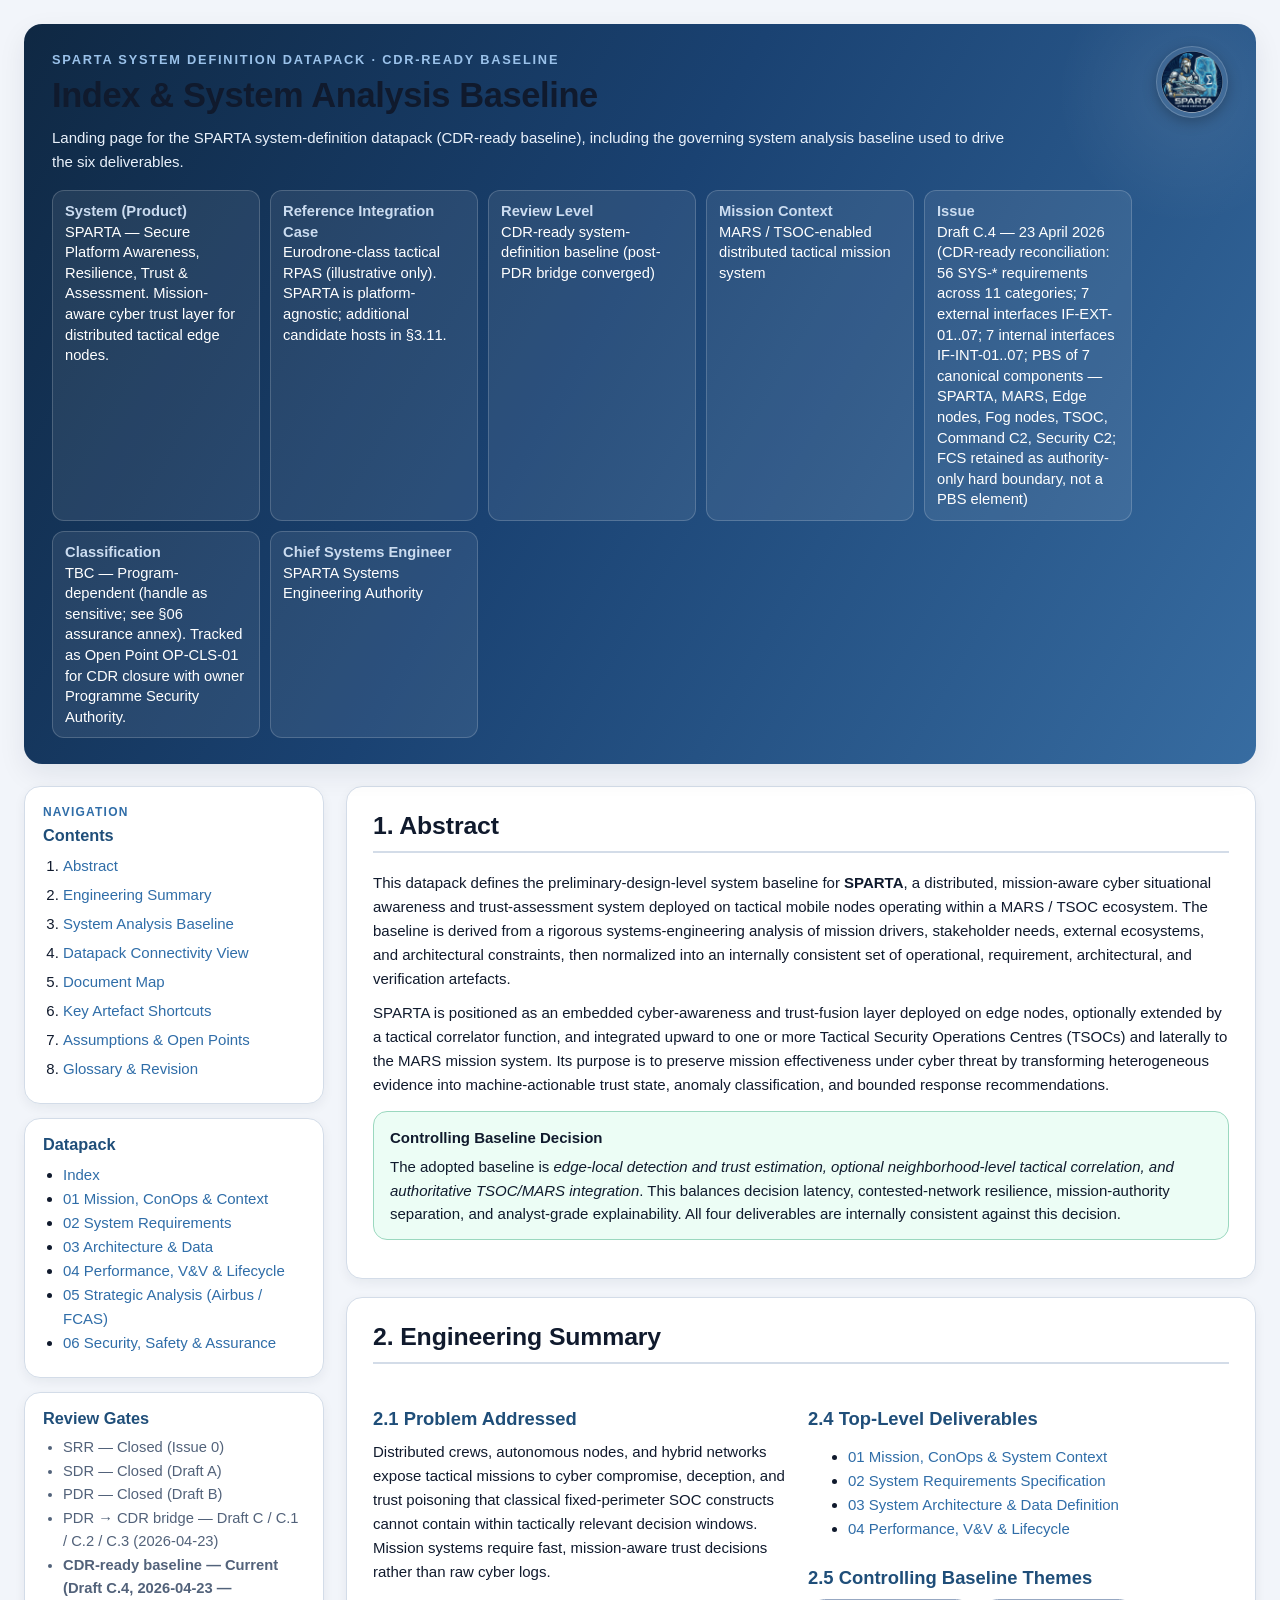
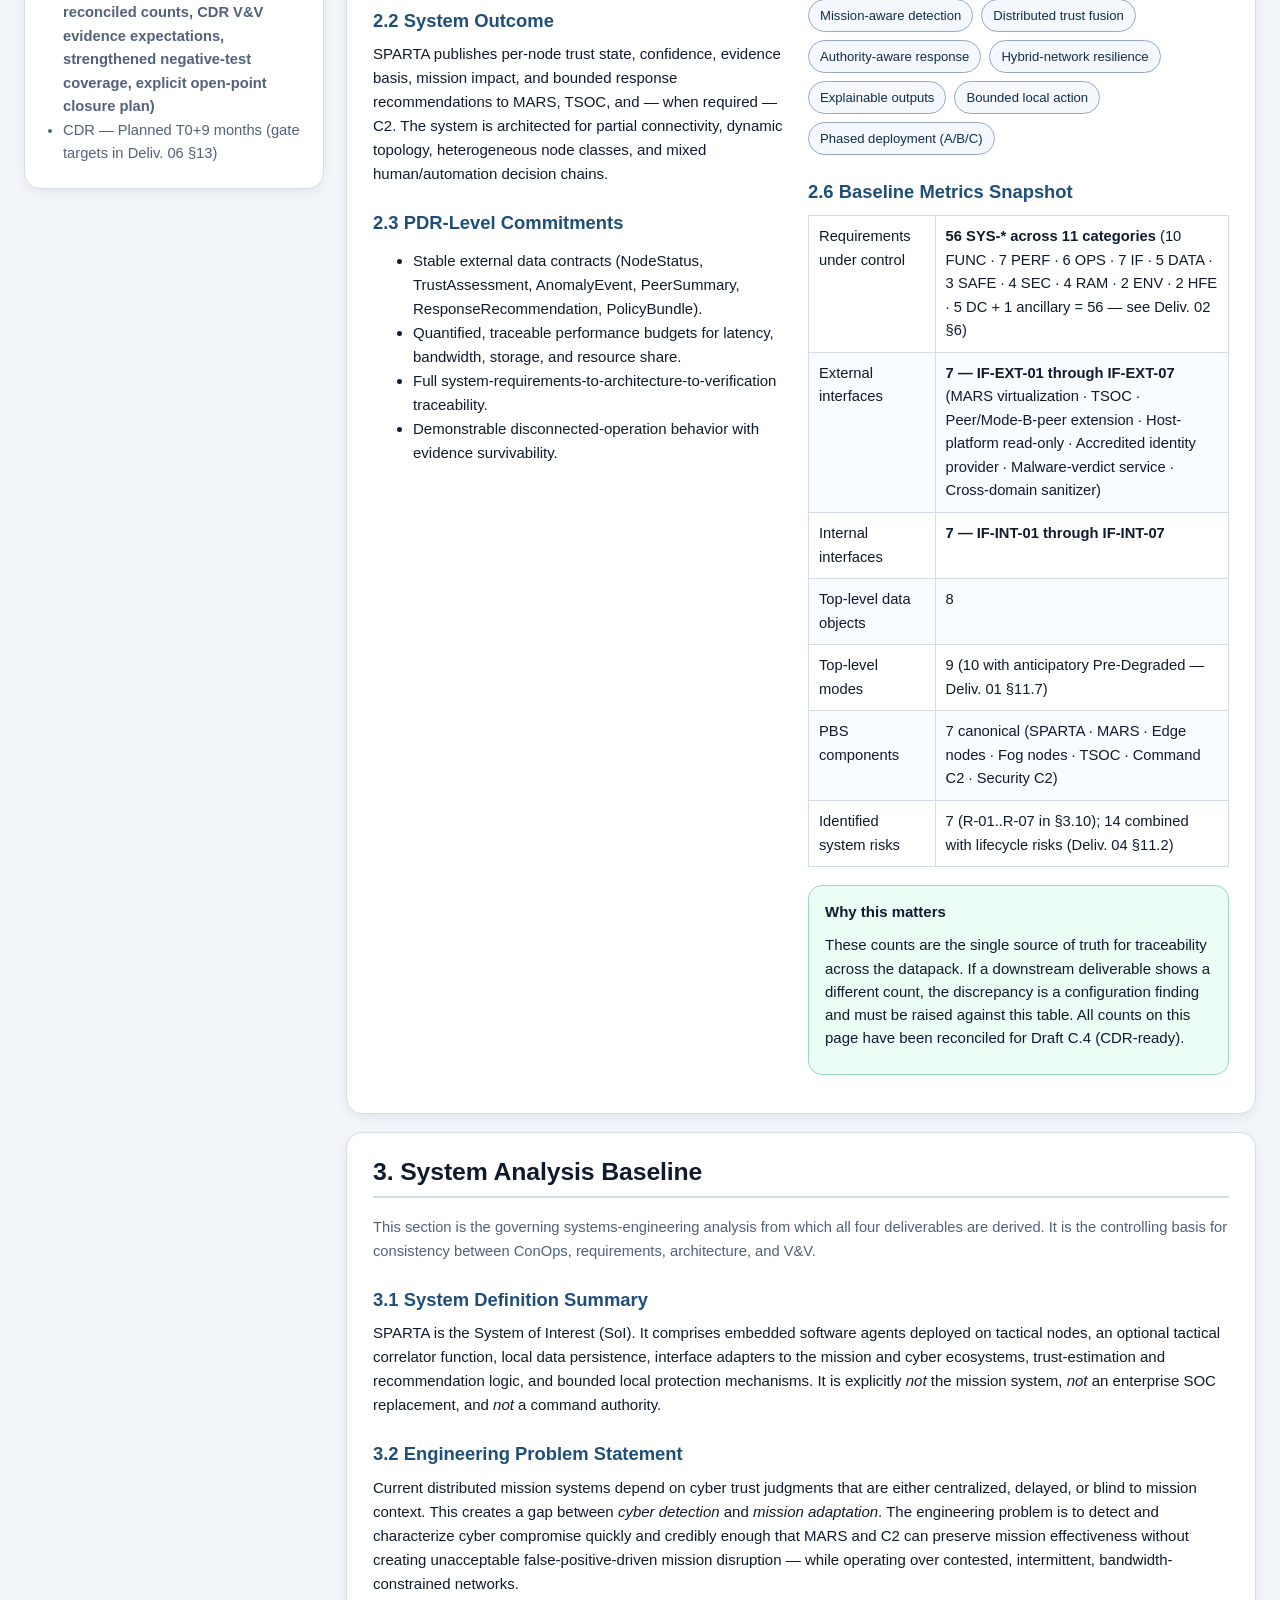
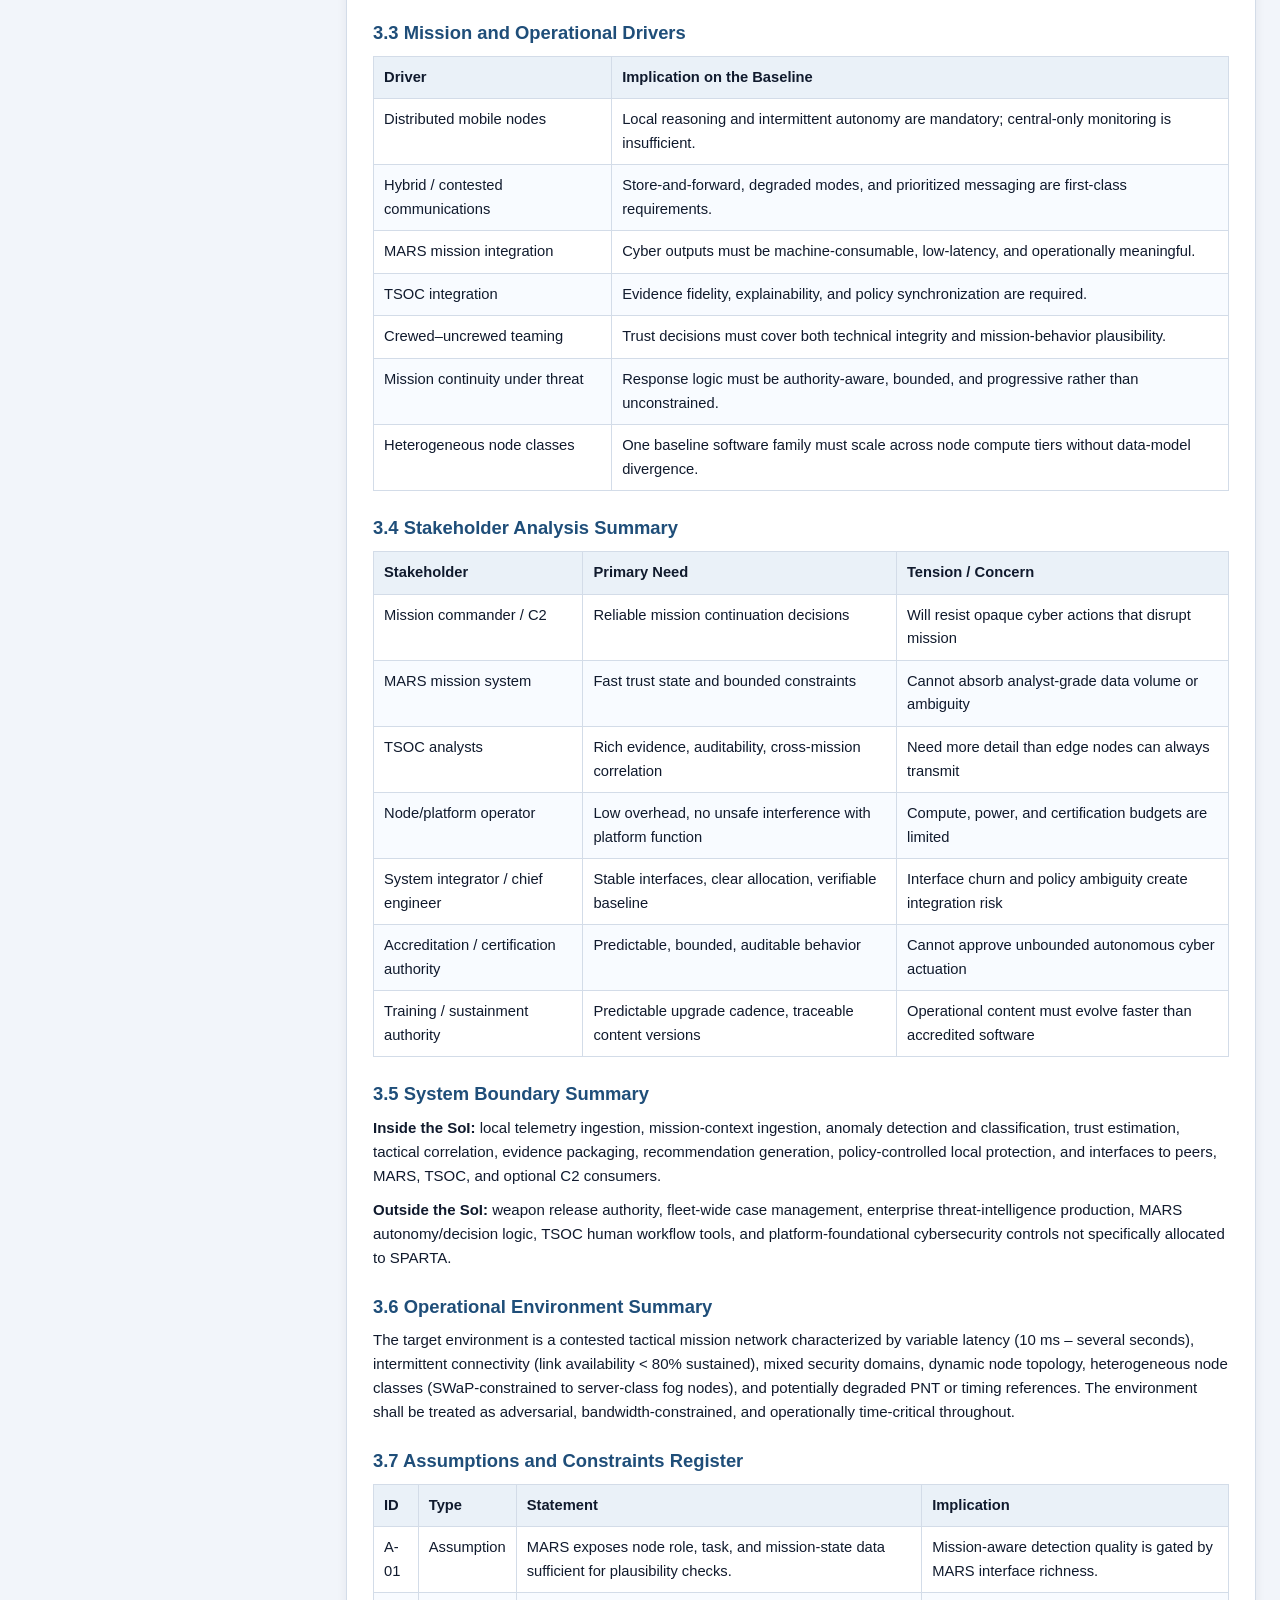
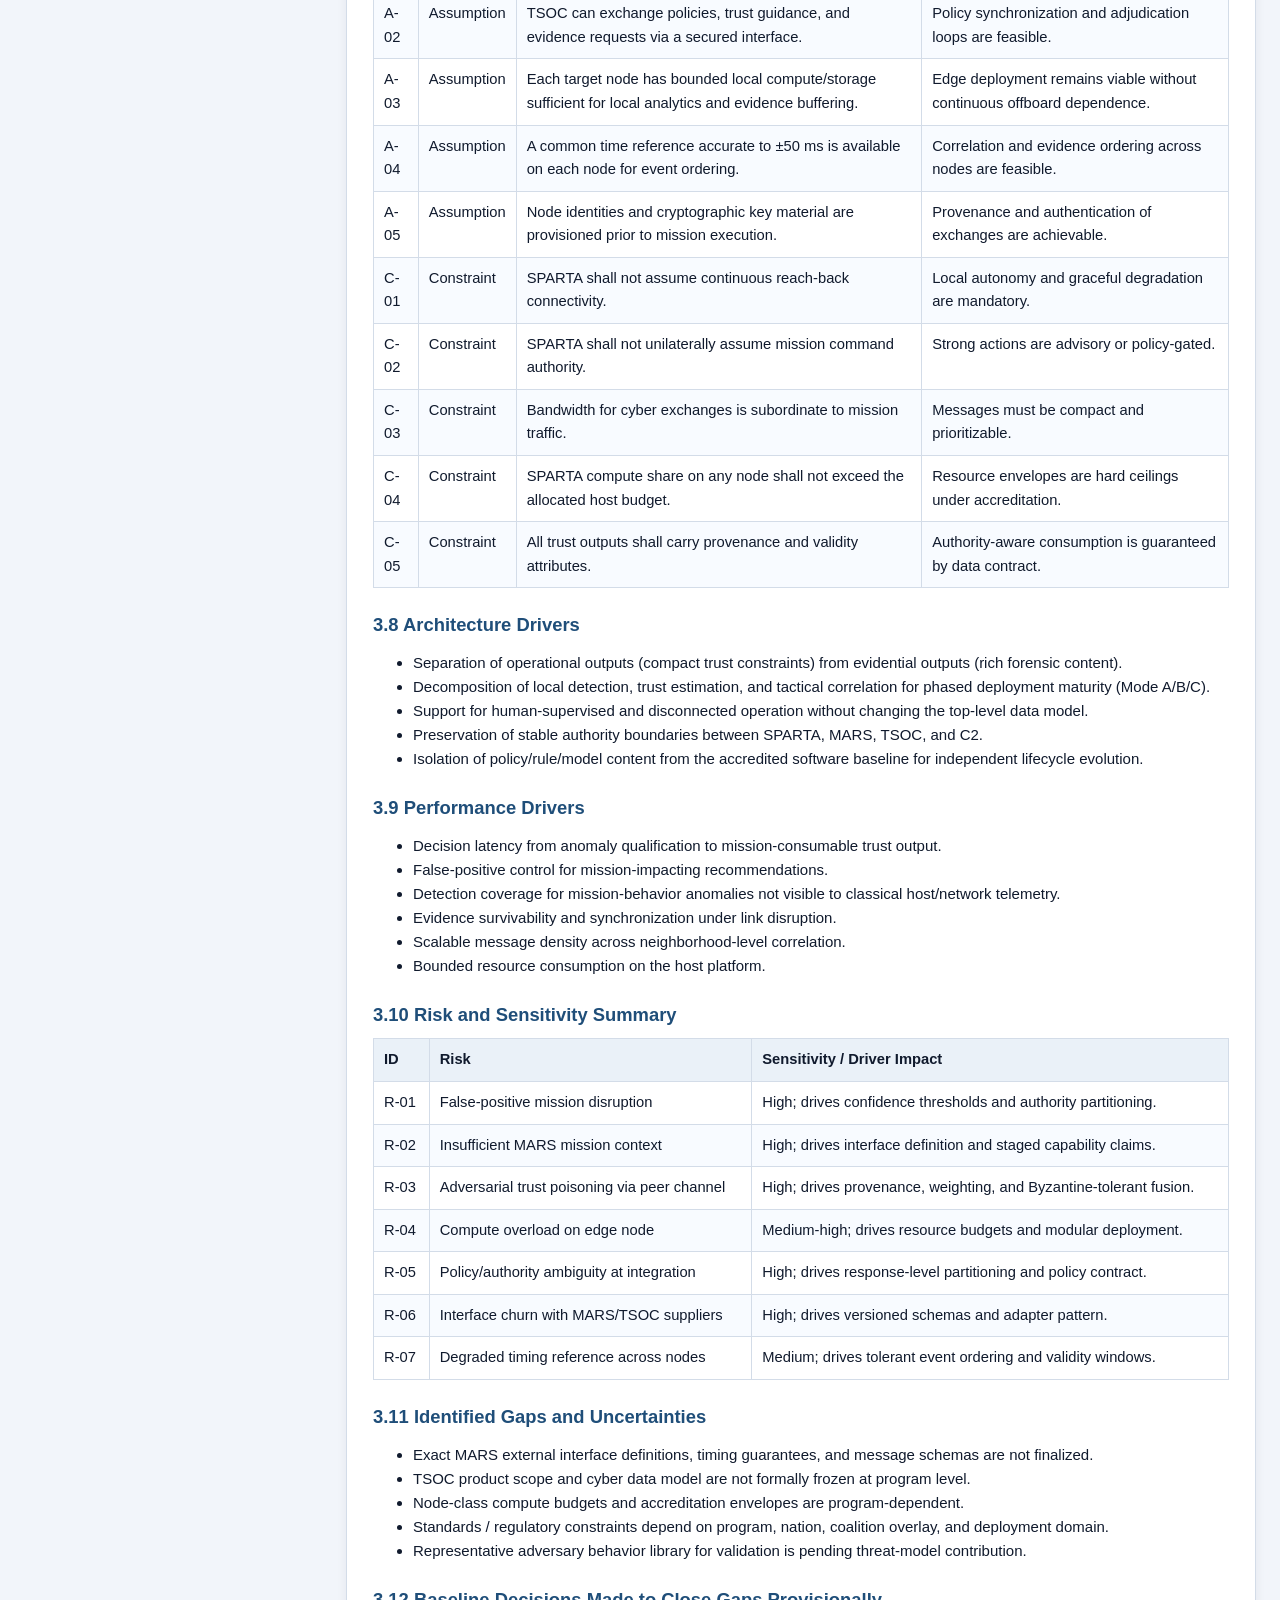
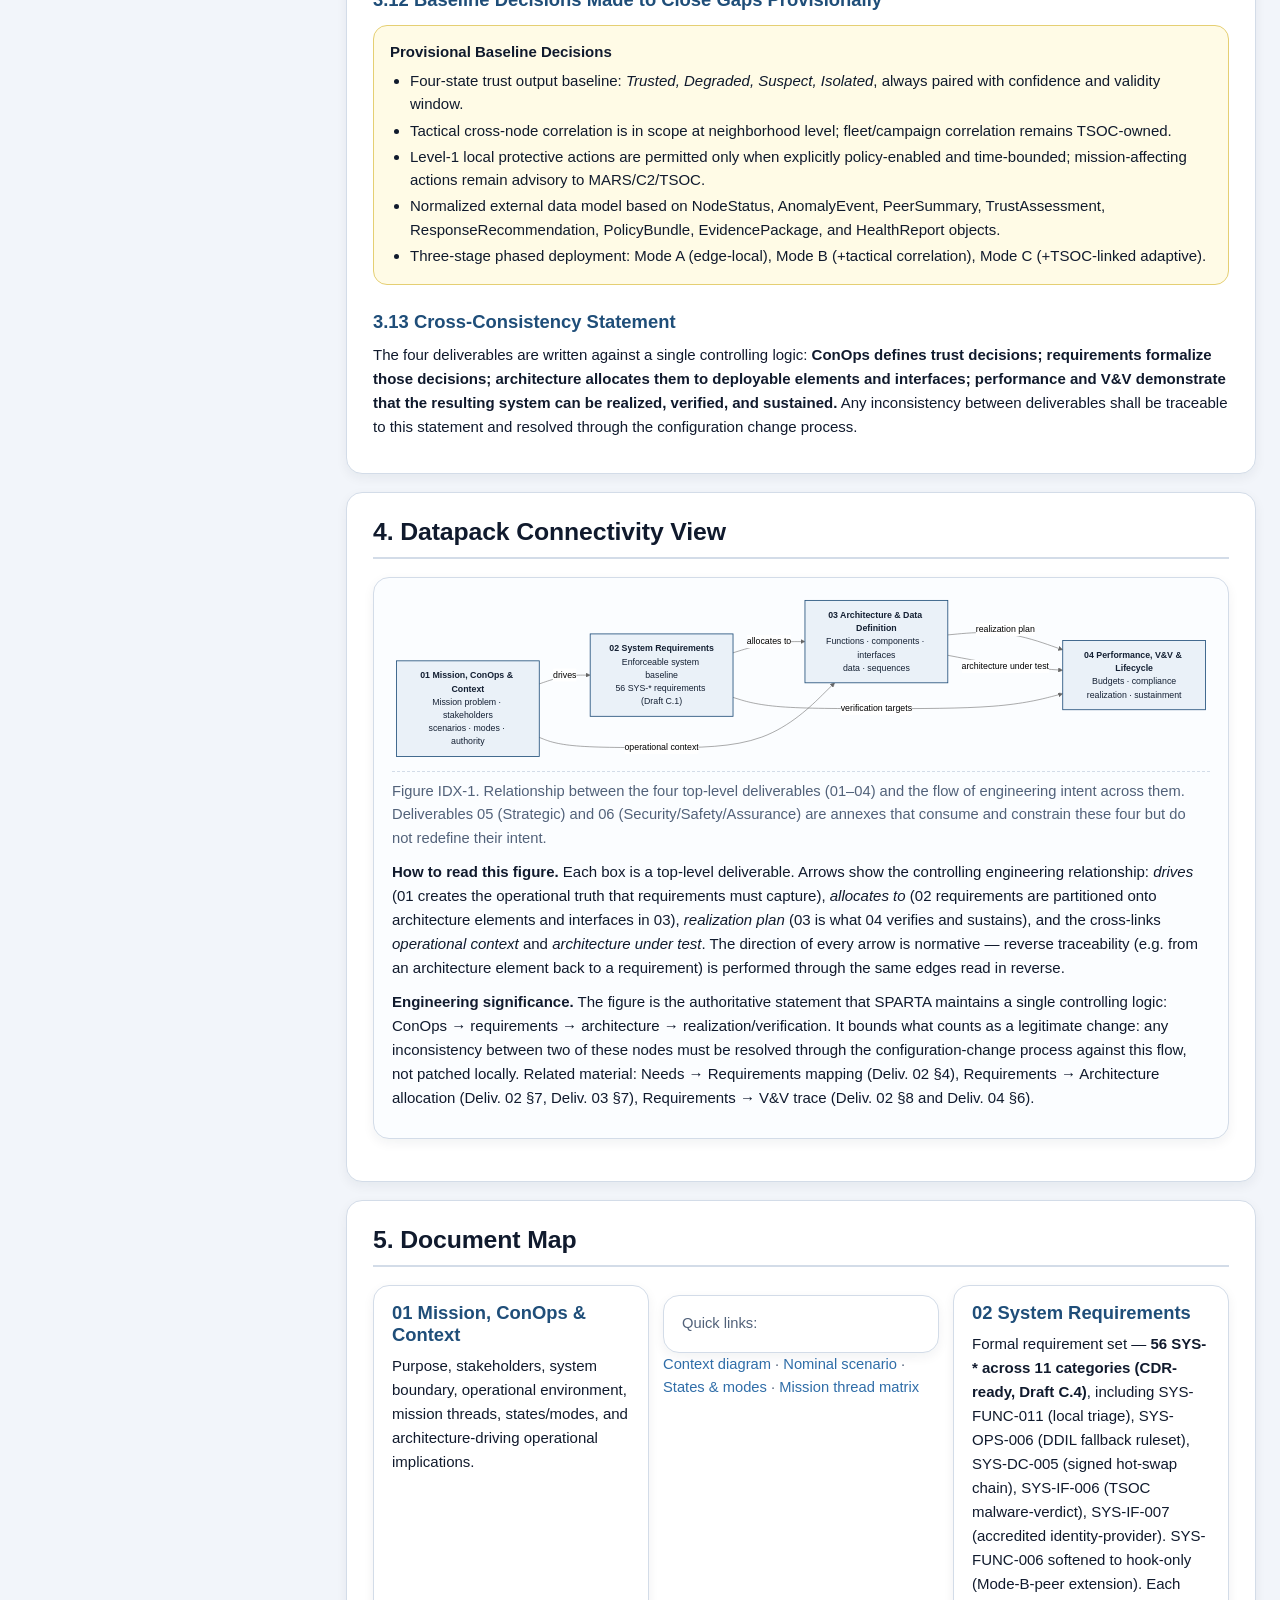
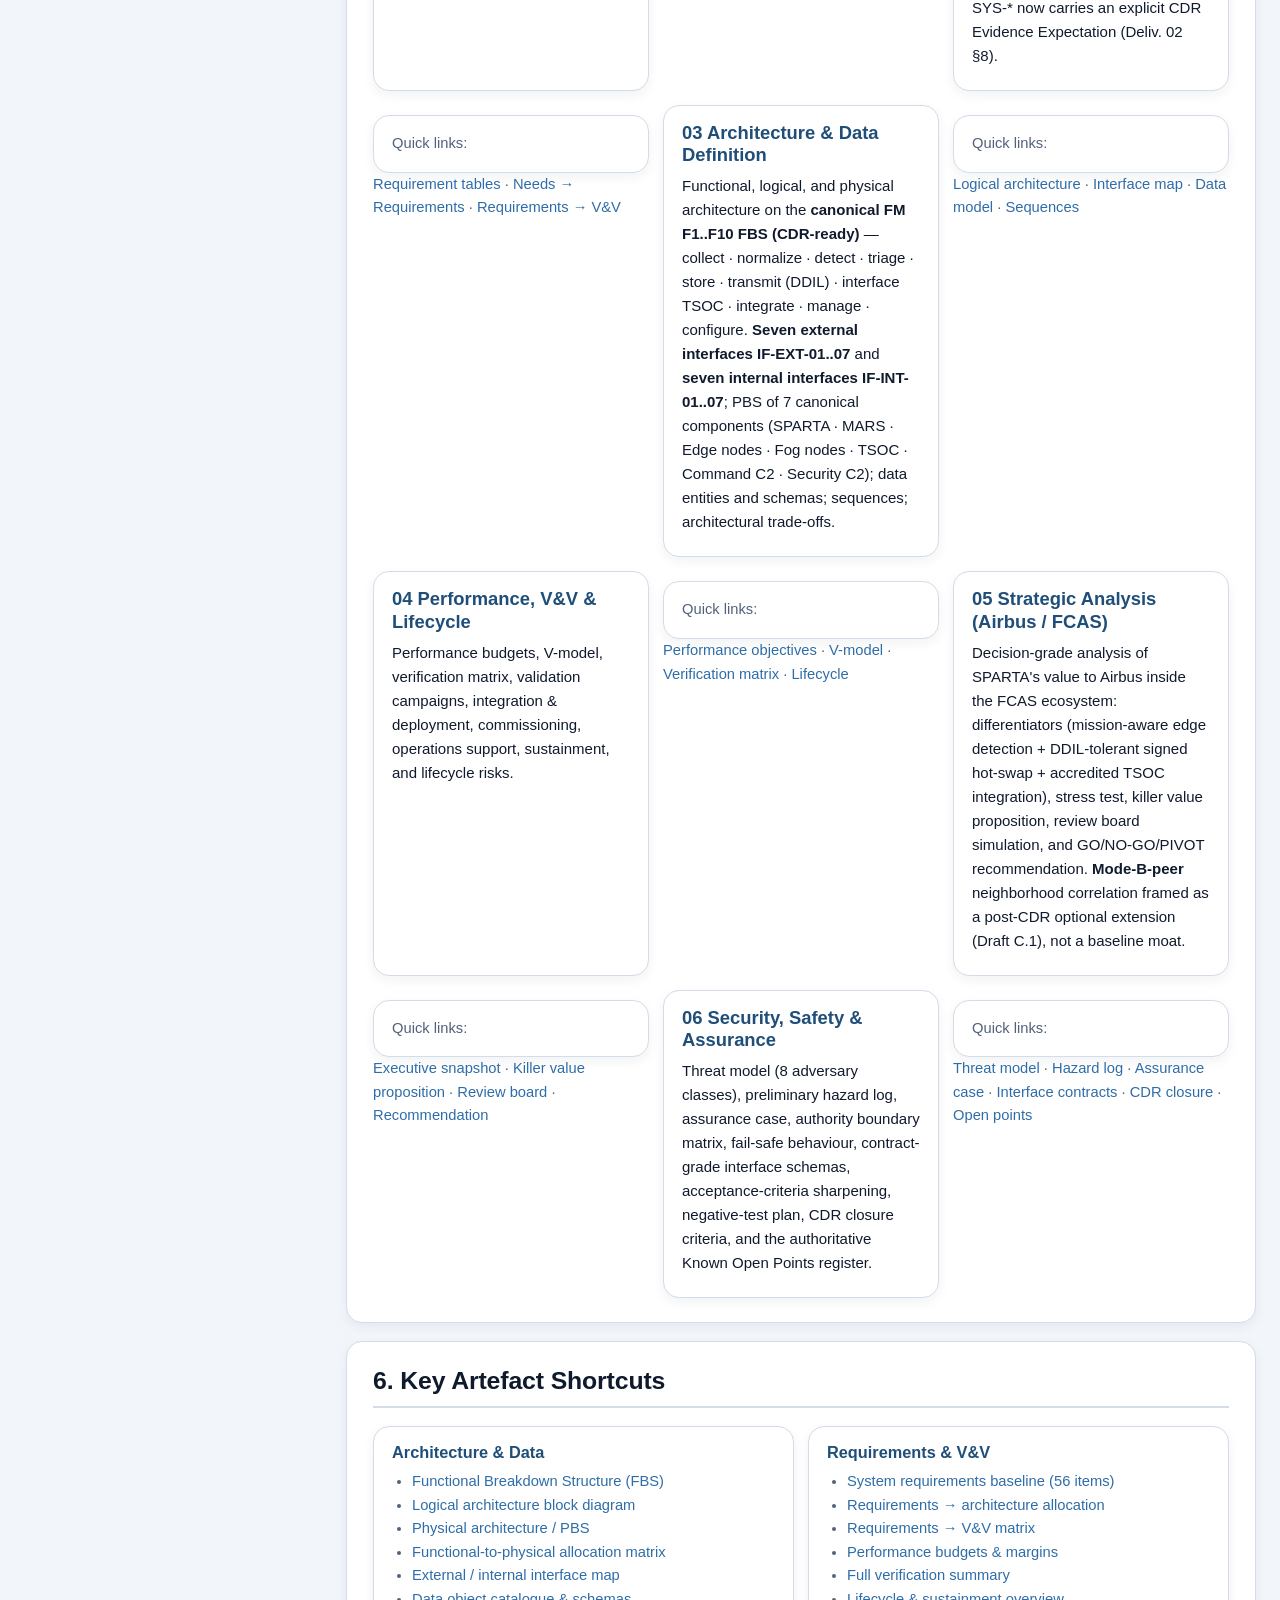
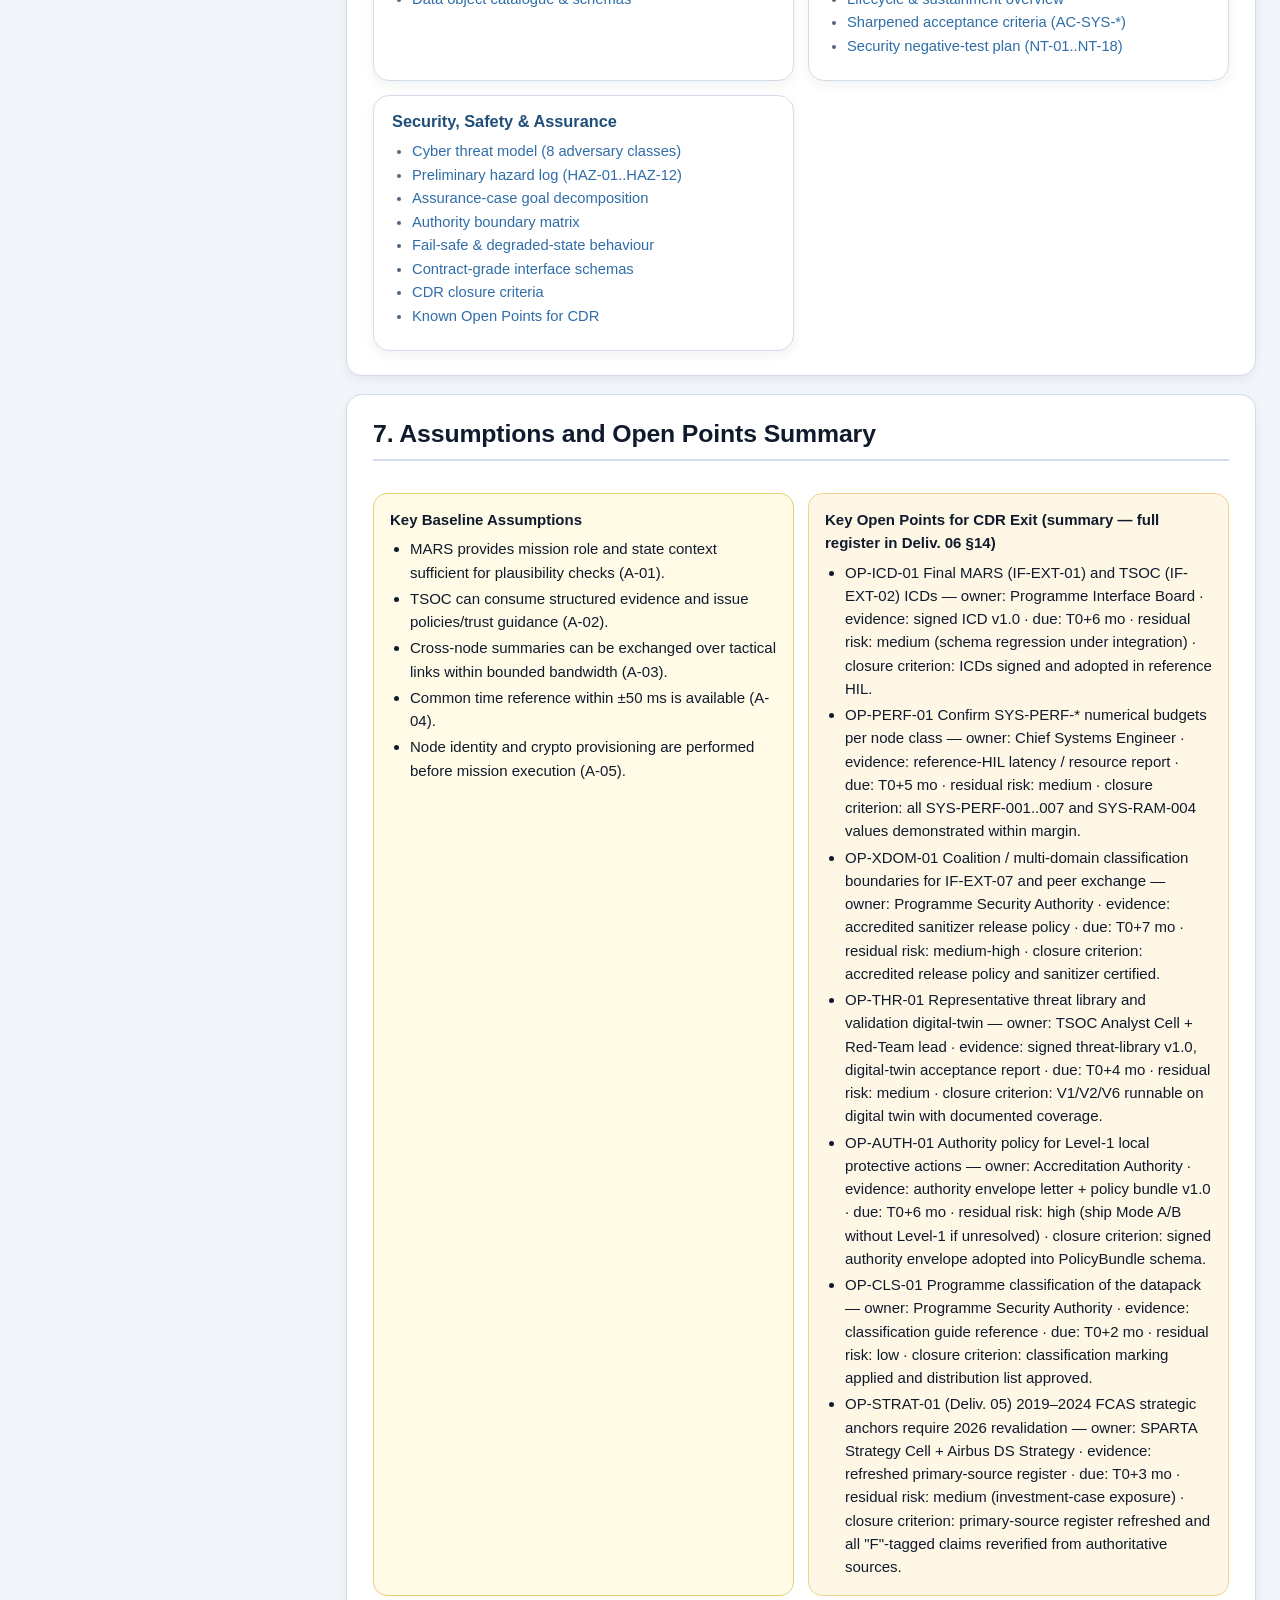
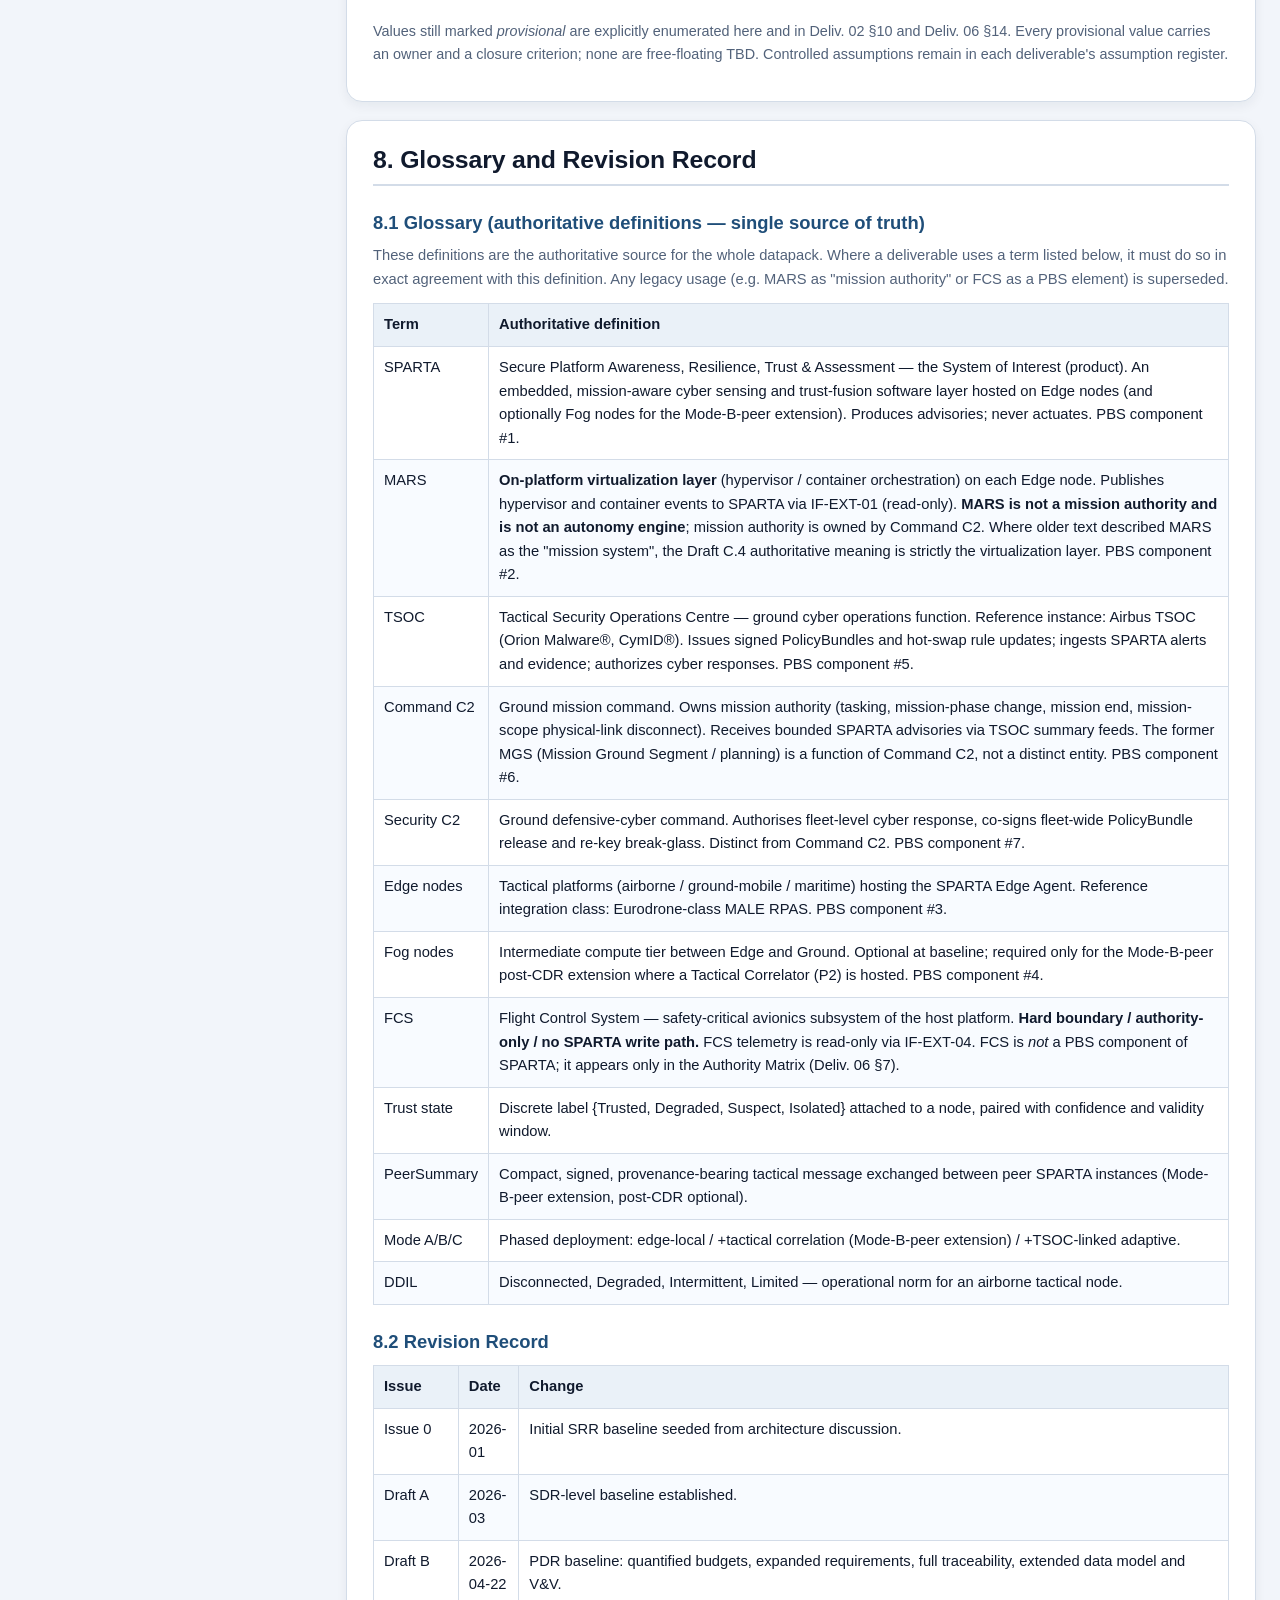
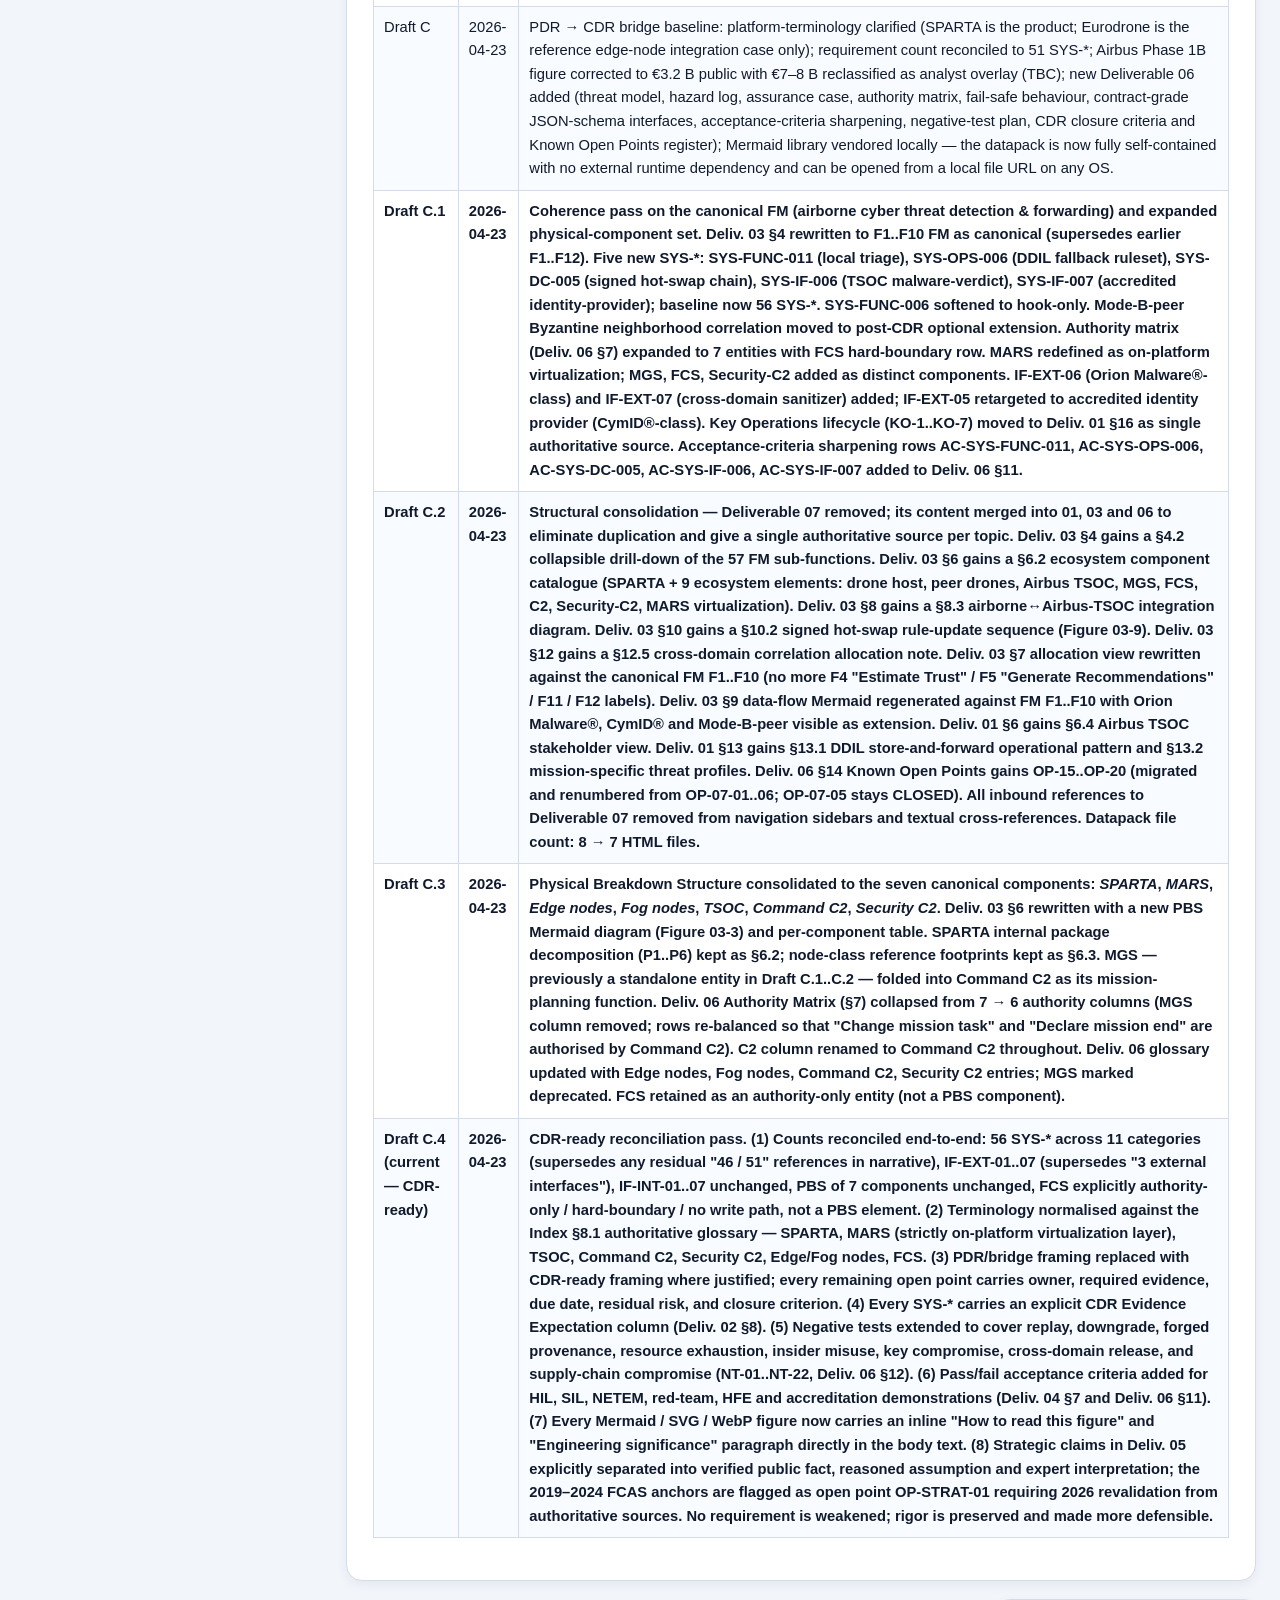
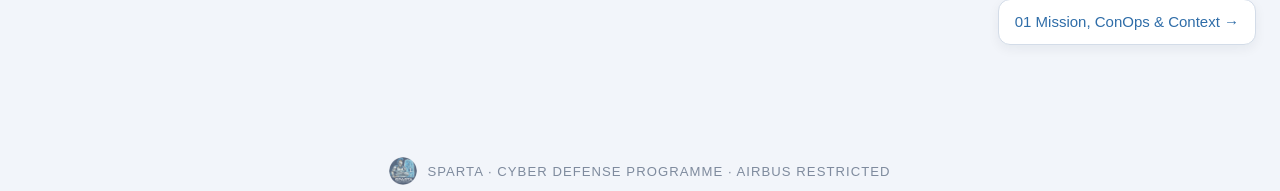
==== commit 3806a826: "Draft C.4 — CDR-ready datapack + standalone business plan CDR-ready reconciliation across the SPARTA" ====
--- a/SPARTA_system_definition_datapack/index.html
+++ b/SPARTA_system_definition_datapack/index.html
@@ -1,10 +1,10 @@
 <!DOCTYPE html><html lang="en"><head><title>SPARTA — Index & System Analysis Baseline</title><meta charset="UTF-8" /><meta name="viewport" content="width=device-width, initial-scale=1.0" /><link rel="stylesheet" href="style.css" /><link rel="icon" type="image/png" sizes="32x32" href="assets/sparta_logo_32.png" /><link rel="icon" type="image/png" sizes="64x64" href="assets/sparta_logo_64.png" /><link rel="apple-touch-icon" sizes="180x180" href="assets/sparta_logo_180.png" />
 <script src="assets/mermaid.min.js" defer></script>
 <script src="assets/sparta-init.js" defer></script>
-</head><body><div class="page"><div class="topbar"><div class="logo-mark" aria-hidden="true" title="SPARTA Cyber Defense"><img src="assets/sparta_logo.webp" alt="" /></div><div class="kicker">SPARTA System Definition Datapack · PDR Baseline</div><h1>Index &amp; System Analysis Baseline</h1><div class="subtitle">Landing page for the SPARTA preliminary design review datapack, including the governing system analysis baseline used to drive the four deliverables.</div><div class="doc-meta"><div class="item"><strong>System (Product)</strong><br>SPARTA — Secure Platform Awareness, Resilience, Trust &amp; Assessment. Mission-aware cyber trust layer for distributed tactical edge nodes.</div><div class="item"><strong>Reference Integration Case</strong><br>Eurodrone-class tactical RPAS (illustrative only). SPARTA is platform-agnostic; additional candidate hosts in §3.11.</div><div class="item"><strong>Review Level</strong><br>Preliminary Design Review (PDR) baseline</div><div class="item"><strong>Mission Context</strong><br>MARS / TSOC-enabled distributed tactical mission system</div><div class="item"><strong>Issue</strong><br>Draft C.3 — 23 April 2026 (PBS consolidated to the 7 canonical components: SPARTA, MARS, Edge nodes, Fog nodes, TSOC, Command C2, Security C2)</div><div class="item"><strong>Classification</strong><br>TBC — Program-dependent (handle as sensitive; see §06 assurance annex)</div><div class="item"><strong>Chief Systems Engineer</strong><br>SPARTA Systems Engineering Authority</div></div></div><div class="layout"><aside class="sidebar"><div class="panel toc"><div class="kicker">Navigation</div><h3>Contents</h3><ol><li><a href="#abstract">Abstract</a></li><li><a href="#summary">Engineering Summary</a></li><li><a href="#analysis-baseline">System Analysis Baseline</a></li><li><a href="#visual-overview">Datapack Connectivity View</a></li><li><a href="#document-map">Document Map</a></li><li><a href="#key-artefacts">Key Artefact Shortcuts</a></li><li><a href="#assumptions-open-points">Assumptions &amp; Open Points</a></li><li><a href="#glossary">Glossary &amp; Revision</a></li></ol></div><div class="panel"><h3>Datapack</h3><ul><li><a href="index.html">Index</a></li><li><a href="01_mission_conops_context.html">01 Mission, ConOps &amp; Context</a></li><li><a href="02_system_requirements.html">02 System Requirements</a></li><li><a href="03_architecture_data_definition.html">03 Architecture &amp; Data</a></li><li><a href="04_performance_vnv_lifecycle.html">04 Performance, V&amp;V &amp; Lifecycle</a></li><li><a href="05_strategic_analysis_airbus_fcas.html">05 Strategic Analysis (Airbus / FCAS)</a></li><li><a href="06_security_safety_assurance.html">06 Security, Safety &amp; Assurance</a></li>
-</ul></div><div class="panel"><h3>Review Gates</h3><ul class="small"><li>SRR — Closed (Issue 0)</li><li>SDR — Closed (Draft A)</li><li>PDR — Closed (Draft B)</li><li>PDR → CDR bridge — Draft C (2026-04-23)</li><li>PDR → CDR bridge — Draft C.1 (2026-04-23 — FM coherence + 56 SYS-*)</li><li>PDR → CDR bridge — Draft C.2 (2026-04-23 — Deliv. 07 consolidation + WebP)</li><li><strong>PDR → CDR bridge — Current baseline (Draft C.3)</strong></li><li>CDR — Planned T0+9 months</li></ul></div></aside><main class="content"><section id="abstract"><h2>1. Abstract</h2><p>This datapack defines the preliminary-design-level system baseline for <strong>SPARTA</strong>, a distributed, mission-aware cyber situational awareness and trust-assessment system deployed on tactical mobile nodes operating within a MARS / TSOC ecosystem. The baseline is derived from a rigorous systems-engineering analysis of mission drivers, stakeholder needs, external ecosystems, and architectural constraints, then normalized into an internally consistent set of operational, requirement, architectural, and verification artefacts.</p><p>SPARTA is positioned as an embedded cyber-awareness and trust-fusion layer deployed on edge nodes, optionally extended by a tactical correlator function, and integrated upward to one or more Tactical Security Operations Centres (TSOCs) and laterally to the MARS mission system. Its purpose is to preserve mission effectiveness under cyber threat by transforming heterogeneous evidence into machine-actionable trust state, anomaly classification, and bounded response recommendations.</p><div class="callout decision"><strong>Controlling Baseline Decision</strong>
+</head><body><div class="page"><div class="topbar"><div class="logo-mark" aria-hidden="true" title="SPARTA Cyber Defense"><img src="assets/sparta_logo.webp" alt="" /></div><div class="kicker">SPARTA System Definition Datapack · CDR-Ready Baseline</div><h1>Index &amp; System Analysis Baseline</h1><div class="subtitle">Landing page for the SPARTA system-definition datapack (CDR-ready baseline), including the governing system analysis baseline used to drive the six deliverables.</div><div class="doc-meta"><div class="item"><strong>System (Product)</strong><br>SPARTA — Secure Platform Awareness, Resilience, Trust &amp; Assessment. Mission-aware cyber trust layer for distributed tactical edge nodes.</div><div class="item"><strong>Reference Integration Case</strong><br>Eurodrone-class tactical RPAS (illustrative only). SPARTA is platform-agnostic; additional candidate hosts in §3.11.</div><div class="item"><strong>Review Level</strong><br>CDR-ready system-definition baseline (post-PDR bridge converged)</div><div class="item"><strong>Mission Context</strong><br>MARS / TSOC-enabled distributed tactical mission system</div><div class="item"><strong>Issue</strong><br>Draft C.4 — 23 April 2026 (CDR-ready reconciliation: 56 SYS-* requirements across 11 categories; 7 external interfaces IF-EXT-01..07; 7 internal interfaces IF-INT-01..07; PBS of 7 canonical components — SPARTA, MARS, Edge nodes, Fog nodes, TSOC, Command C2, Security C2; FCS retained as authority-only hard boundary, not a PBS element)</div><div class="item"><strong>Classification</strong><br>TBC — Program-dependent (handle as sensitive; see §06 assurance annex). Tracked as Open Point OP-CLS-01 for CDR closure with owner Programme Security Authority.</div><div class="item"><strong>Chief Systems Engineer</strong><br>SPARTA Systems Engineering Authority</div></div></div><div class="layout"><aside class="sidebar"><div class="panel toc"><div class="kicker">Navigation</div><h3>Contents</h3><ol><li><a href="#abstract">Abstract</a></li><li><a href="#summary">Engineering Summary</a></li><li><a href="#analysis-baseline">System Analysis Baseline</a></li><li><a href="#visual-overview">Datapack Connectivity View</a></li><li><a href="#document-map">Document Map</a></li><li><a href="#key-artefacts">Key Artefact Shortcuts</a></li><li><a href="#assumptions-open-points">Assumptions &amp; Open Points</a></li><li><a href="#glossary">Glossary &amp; Revision</a></li></ol></div><div class="panel"><h3>Datapack</h3><ul><li><a href="index.html">Index</a></li><li><a href="01_mission_conops_context.html">01 Mission, ConOps &amp; Context</a></li><li><a href="02_system_requirements.html">02 System Requirements</a></li><li><a href="03_architecture_data_definition.html">03 Architecture &amp; Data</a></li><li><a href="04_performance_vnv_lifecycle.html">04 Performance, V&amp;V &amp; Lifecycle</a></li><li><a href="05_strategic_analysis_airbus_fcas.html">05 Strategic Analysis (Airbus / FCAS)</a></li><li><a href="06_security_safety_assurance.html">06 Security, Safety &amp; Assurance</a></li>
+</ul></div><div class="panel"><h3>Review Gates</h3><ul class="small"><li>SRR — Closed (Issue 0)</li><li>SDR — Closed (Draft A)</li><li>PDR — Closed (Draft B)</li><li>PDR → CDR bridge — Draft C / C.1 / C.2 / C.3 (2026-04-23)</li><li><strong>CDR-ready baseline — Current (Draft C.4, 2026-04-23 — reconciled counts, CDR V&amp;V evidence expectations, strengthened negative-test coverage, explicit open-point closure plan)</strong></li><li>CDR — Planned T0+9 months (gate targets in Deliv. 06 §13)</li></ul></div></aside><main class="content"><section id="abstract"><h2>1. Abstract</h2><p>This datapack defines the preliminary-design-level system baseline for <strong>SPARTA</strong>, a distributed, mission-aware cyber situational awareness and trust-assessment system deployed on tactical mobile nodes operating within a MARS / TSOC ecosystem. The baseline is derived from a rigorous systems-engineering analysis of mission drivers, stakeholder needs, external ecosystems, and architectural constraints, then normalized into an internally consistent set of operational, requirement, architectural, and verification artefacts.</p><p>SPARTA is positioned as an embedded cyber-awareness and trust-fusion layer deployed on edge nodes, optionally extended by a tactical correlator function, and integrated upward to one or more Tactical Security Operations Centres (TSOCs) and laterally to the MARS mission system. Its purpose is to preserve mission effectiveness under cyber threat by transforming heterogeneous evidence into machine-actionable trust state, anomaly classification, and bounded response recommendations.</p><div class="callout decision"><strong>Controlling Baseline Decision</strong>
 The adopted baseline is <em>edge-local detection and trust estimation, optional neighborhood-level tactical correlation, and authoritative TSOC/MARS integration</em>. This balances decision latency, contested-network resilience, mission-authority separation, and analyst-grade explainability. All four deliverables are internally consistent against this decision.
-</div></section><section id="summary"><h2>2. Engineering Summary</h2><div class="twocol"><div><h3>2.1 Problem Addressed</h3><p>Distributed crews, autonomous nodes, and hybrid networks expose tactical missions to cyber compromise, deception, and trust poisoning that classical fixed-perimeter SOC constructs cannot contain within tactically relevant decision windows. Mission systems require fast, mission-aware trust decisions rather than raw cyber logs.</p><h3>2.2 System Outcome</h3><p>SPARTA publishes per-node trust state, confidence, evidence basis, mission impact, and bounded response recommendations to MARS, TSOC, and — when required — C2. The system is architected for partial connectivity, dynamic topology, heterogeneous node classes, and mixed human/automation decision chains.</p><h3>2.3 PDR-Level Commitments</h3><ul><li>Stable external data contracts (NodeStatus, TrustAssessment, AnomalyEvent, PeerSummary, ResponseRecommendation, PolicyBundle).</li><li>Quantified, traceable performance budgets for latency, bandwidth, storage, and resource share.</li><li>Full system-requirements-to-architecture-to-verification traceability.</li><li>Demonstrable disconnected-operation behavior with evidence survivability.</li></ul></div><div><h3>2.4 Top-Level Deliverables</h3><ul><li><a href="01_mission_conops_context.html">01 Mission, ConOps &amp; System Context</a></li><li><a href="02_system_requirements.html">02 System Requirements Specification</a></li><li><a href="03_architecture_data_definition.html">03 System Architecture &amp; Data Definition</a></li><li><a href="04_performance_vnv_lifecycle.html">04 Performance, V&amp;V &amp; Lifecycle</a></li></ul><h3>2.5 Controlling Baseline Themes</h3><div class="badges"><span class="badge">Mission-aware detection</span><span class="badge">Distributed trust fusion</span><span class="badge">Authority-aware response</span><span class="badge">Hybrid-network resilience</span><span class="badge">Explainable outputs</span><span class="badge">Bounded local action</span><span class="badge">Phased deployment (A/B/C)</span></div><h3>2.6 Baseline Metrics Snapshot</h3><table class="metadata"><tbody><tr><td>Requirements under control</td><td>46 system-level (SYS-*)</td></tr><tr><td>External interfaces</td><td>3 (MARS, TSOC, Peer)</td></tr><tr><td>Internal interfaces</td><td>7 (IF-INT-01..07)</td></tr><tr><td>Top-level data objects</td><td>8</td></tr><tr><td>Top-level modes</td><td>9</td></tr><tr><td>Identified risks</td><td>14 (R-01..R-14)</td></tr></tbody></table></div></div></section><section id="analysis-baseline"><h2>3. System Analysis Baseline</h2><p class="small">This section is the governing systems-engineering analysis from which all four deliverables are derived. It is the controlling basis for consistency between ConOps, requirements, architecture, and V&amp;V.</p><h3>3.1 System Definition Summary</h3><p>SPARTA is the System of Interest (SoI). It comprises embedded software agents deployed on tactical nodes, an optional tactical correlator function, local data persistence, interface adapters to the mission and cyber ecosystems, trust-estimation and recommendation logic, and bounded local protection mechanisms. It is explicitly <em>not</em> the mission system, <em>not</em> an enterprise SOC replacement, and <em>not</em> a command authority.</p><h3>3.2 Engineering Problem Statement</h3><p>Current distributed mission systems depend on cyber trust judgments that are either centralized, delayed, or blind to mission context. This creates a gap between <em>cyber detection</em> and <em>mission adaptation</em>. The engineering problem is to detect and characterize cyber compromise quickly and credibly enough that MARS and C2 can preserve mission effectiveness without creating unacceptable false-positive-driven mission disruption — while operating over contested, intermittent, bandwidth-constrained networks.</p><h3>3.3 Mission and Operational Drivers</h3><table class="metadata"><thead><tr><th>Driver</th><th>Implication on the Baseline</th></tr></thead><tbody><tr><td>Distributed mobile nodes</td><td>Local reasoning and intermittent autonomy are mandatory; central-only monitoring is insufficient.</td></tr><tr><td>Hybrid / contested communications</td><td>Store-and-forward, degraded modes, and prioritized messaging are first-class requirements.</td></tr><tr><td>MARS mission integration</td><td>Cyber outputs must be machine-consumable, low-latency, and operationally meaningful.</td></tr><tr><td>TSOC integration</td><td>Evidence fidelity, explainability, and policy synchronization are required.</td></tr><tr><td>Crewed–uncrewed teaming</td><td>Trust decisions must cover both technical integrity and mission-behavior plausibility.</td></tr><tr><td>Mission continuity under threat</td><td>Response logic must be authority-aware, bounded, and progressive rather than unconstrained.</td></tr><tr><td>Heterogeneous node classes</td><td>One baseline software family must scale across node compute tiers without data-model divergence.</td></tr></tbody></table><h3>3.4 Stakeholder Analysis Summary</h3><table class="metadata"><thead><tr><th>Stakeholder</th><th>Primary Need</th><th>Tension / Concern</th></tr></thead><tbody><tr><td>Mission commander / C2</td><td>Reliable mission continuation decisions</td><td>Will resist opaque cyber actions that disrupt mission</td></tr><tr><td>MARS mission system</td><td>Fast trust state and bounded constraints</td><td>Cannot absorb analyst-grade data volume or ambiguity</td></tr><tr><td>TSOC analysts</td><td>Rich evidence, auditability, cross-mission correlation</td><td>Need more detail than edge nodes can always transmit</td></tr><tr><td>Node/platform operator</td><td>Low overhead, no unsafe interference with platform function</td><td>Compute, power, and certification budgets are limited</td></tr><tr><td>System integrator / chief engineer</td><td>Stable interfaces, clear allocation, verifiable baseline</td><td>Interface churn and policy ambiguity create integration risk</td></tr><tr><td>Accreditation / certification authority</td><td>Predictable, bounded, auditable behavior</td><td>Cannot approve unbounded autonomous cyber actuation</td></tr><tr><td>Training / sustainment authority</td><td>Predictable upgrade cadence, traceable content versions</td><td>Operational content must evolve faster than accredited software</td></tr></tbody></table><h3>3.5 System Boundary Summary</h3><p><strong>Inside the SoI:</strong> local telemetry ingestion, mission-context ingestion, anomaly detection and classification, trust estimation, tactical correlation, evidence packaging, recommendation generation, policy-controlled local protection, and interfaces to peers, MARS, TSOC, and optional C2 consumers.</p><p><strong>Outside the SoI:</strong> weapon release authority, fleet-wide case management, enterprise threat-intelligence production, MARS autonomy/decision logic, TSOC human workflow tools, and platform-foundational cybersecurity controls not specifically allocated to SPARTA.</p><h3>3.6 Operational Environment Summary</h3><p>The target environment is a contested tactical mission network characterized by variable latency (10 ms – several seconds), intermittent connectivity (link availability &lt; 80% sustained), mixed security domains, dynamic node topology, heterogeneous node classes (SWaP-constrained to server-class fog nodes), and potentially degraded PNT or timing references. The environment shall be treated as adversarial, bandwidth-constrained, and operationally time-critical throughout.</p><h3>3.7 Assumptions and Constraints Register</h3><table class="metadata"><thead><tr><th>ID</th><th>Type</th><th>Statement</th><th>Implication</th></tr></thead><tbody><tr><td>A-01</td><td>Assumption</td><td>MARS exposes node role, task, and mission-state data sufficient for plausibility checks.</td><td>Mission-aware detection quality is gated by MARS interface richness.</td></tr><tr><td>A-02</td><td>Assumption</td><td>TSOC can exchange policies, trust guidance, and evidence requests via a secured interface.</td><td>Policy synchronization and adjudication loops are feasible.</td></tr><tr><td>A-03</td><td>Assumption</td><td>Each target node has bounded local compute/storage sufficient for local analytics and evidence buffering.</td><td>Edge deployment remains viable without continuous offboard dependence.</td></tr><tr><td>A-04</td><td>Assumption</td><td>A common time reference accurate to ±50 ms is available on each node for event ordering.</td><td>Correlation and evidence ordering across nodes are feasible.</td></tr><tr><td>A-05</td><td>Assumption</td><td>Node identities and cryptographic key material are provisioned prior to mission execution.</td><td>Provenance and authentication of exchanges are achievable.</td></tr><tr><td>C-01</td><td>Constraint</td><td>SPARTA shall not assume continuous reach-back connectivity.</td><td>Local autonomy and graceful degradation are mandatory.</td></tr><tr><td>C-02</td><td>Constraint</td><td>SPARTA shall not unilaterally assume mission command authority.</td><td>Strong actions are advisory or policy-gated.</td></tr><tr><td>C-03</td><td>Constraint</td><td>Bandwidth for cyber exchanges is subordinate to mission traffic.</td><td>Messages must be compact and prioritizable.</td></tr><tr><td>C-04</td><td>Constraint</td><td>SPARTA compute share on any node shall not exceed the allocated host budget.</td><td>Resource envelopes are hard ceilings under accreditation.</td></tr><tr><td>C-05</td><td>Constraint</td><td>All trust outputs shall carry provenance and validity attributes.</td><td>Authority-aware consumption is guaranteed by data contract.</td></tr></tbody></table><h3>3.8 Architecture Drivers</h3><ul><li>Separation of operational outputs (compact trust constraints) from evidential outputs (rich forensic content).</li><li>Decomposition of local detection, trust estimation, and tactical correlation for phased deployment maturity (Mode A/B/C).</li><li>Support for human-supervised and disconnected operation without changing the top-level data model.</li><li>Preservation of stable authority boundaries between SPARTA, MARS, TSOC, and C2.</li><li>Isolation of policy/rule/model content from the accredited software baseline for independent lifecycle evolution.</li></ul><h3>3.9 Performance Drivers</h3><ul><li>Decision latency from anomaly qualification to mission-consumable trust output.</li><li>False-positive control for mission-impacting recommendations.</li><li>Detection coverage for mission-behavior anomalies not visible to classical host/network telemetry.</li><li>Evidence survivability and synchronization under link disruption.</li><li>Scalable message density across neighborhood-level correlation.</li><li>Bounded resource consumption on the host platform.</li></ul><h3>3.10 Risk and Sensitivity Summary</h3><table class="metadata"><thead><tr><th>ID</th><th>Risk</th><th>Sensitivity / Driver Impact</th></tr></thead><tbody><tr><td>R-01</td><td>False-positive mission disruption</td><td>High; drives confidence thresholds and authority partitioning.</td></tr><tr><td>R-02</td><td>Insufficient MARS mission context</td><td>High; drives interface definition and staged capability claims.</td></tr><tr><td>R-03</td><td>Adversarial trust poisoning via peer channel</td><td>High; drives provenance, weighting, and Byzantine-tolerant fusion.</td></tr><tr><td>R-04</td><td>Compute overload on edge node</td><td>Medium-high; drives resource budgets and modular deployment.</td></tr><tr><td>R-05</td><td>Policy/authority ambiguity at integration</td><td>High; drives response-level partitioning and policy contract.</td></tr><tr><td>R-06</td><td>Interface churn with MARS/TSOC suppliers</td><td>High; drives versioned schemas and adapter pattern.</td></tr><tr><td>R-07</td><td>Degraded timing reference across nodes</td><td>Medium; drives tolerant event ordering and validity windows.</td></tr></tbody></table><h3>3.11 Identified Gaps and Uncertainties</h3><ul><li>Exact MARS external interface definitions, timing guarantees, and message schemas are not finalized.</li><li>TSOC product scope and cyber data model are not formally frozen at program level.</li><li>Node-class compute budgets and accreditation envelopes are program-dependent.</li><li>Standards / regulatory constraints depend on program, nation, coalition overlay, and deployment domain.</li><li>Representative adversary behavior library for validation is pending threat-model contribution.</li></ul><h3>3.12 Baseline Decisions Made to Close Gaps Provisionally</h3><div class="callout assumption"><strong>Provisional Baseline Decisions</strong><ul><li>Four-state trust output baseline: <em>Trusted, Degraded, Suspect, Isolated</em>, always paired with confidence and validity window.</li><li>Tactical cross-node correlation is in scope at neighborhood level; fleet/campaign correlation remains TSOC-owned.</li><li>Level-1 local protective actions are permitted only when explicitly policy-enabled and time-bounded; mission-affecting actions remain advisory to MARS/C2/TSOC.</li><li>Normalized external data model based on NodeStatus, AnomalyEvent, PeerSummary, TrustAssessment, ResponseRecommendation, PolicyBundle, EvidencePackage, and HealthReport objects.</li><li>Three-stage phased deployment: Mode A (edge-local), Mode B (+tactical correlation), Mode C (+TSOC-linked adaptive).</li></ul></div><h3>3.13 Cross-Consistency Statement</h3><p>The four deliverables are written against a single controlling logic: <strong>ConOps defines trust decisions; requirements formalize those decisions; architecture allocates them to deployable elements and interfaces; performance and V&amp;V demonstrate that the resulting system can be realized, verified, and sustained.</strong> Any inconsistency between deliverables shall be traceable to this statement and resolved through the configuration change process.</p></section><section id="visual-overview"><h2>4. Datapack Connectivity View</h2><div class="figure"><div class="mermaid">
+</div></section><section id="summary"><h2>2. Engineering Summary</h2><div class="twocol"><div><h3>2.1 Problem Addressed</h3><p>Distributed crews, autonomous nodes, and hybrid networks expose tactical missions to cyber compromise, deception, and trust poisoning that classical fixed-perimeter SOC constructs cannot contain within tactically relevant decision windows. Mission systems require fast, mission-aware trust decisions rather than raw cyber logs.</p><h3>2.2 System Outcome</h3><p>SPARTA publishes per-node trust state, confidence, evidence basis, mission impact, and bounded response recommendations to MARS, TSOC, and — when required — C2. The system is architected for partial connectivity, dynamic topology, heterogeneous node classes, and mixed human/automation decision chains.</p><h3>2.3 PDR-Level Commitments</h3><ul><li>Stable external data contracts (NodeStatus, TrustAssessment, AnomalyEvent, PeerSummary, ResponseRecommendation, PolicyBundle).</li><li>Quantified, traceable performance budgets for latency, bandwidth, storage, and resource share.</li><li>Full system-requirements-to-architecture-to-verification traceability.</li><li>Demonstrable disconnected-operation behavior with evidence survivability.</li></ul></div><div><h3>2.4 Top-Level Deliverables</h3><ul><li><a href="01_mission_conops_context.html">01 Mission, ConOps &amp; System Context</a></li><li><a href="02_system_requirements.html">02 System Requirements Specification</a></li><li><a href="03_architecture_data_definition.html">03 System Architecture &amp; Data Definition</a></li><li><a href="04_performance_vnv_lifecycle.html">04 Performance, V&amp;V &amp; Lifecycle</a></li></ul><h3>2.5 Controlling Baseline Themes</h3><div class="badges"><span class="badge">Mission-aware detection</span><span class="badge">Distributed trust fusion</span><span class="badge">Authority-aware response</span><span class="badge">Hybrid-network resilience</span><span class="badge">Explainable outputs</span><span class="badge">Bounded local action</span><span class="badge">Phased deployment (A/B/C)</span></div><h3>2.6 Baseline Metrics Snapshot</h3><table class="metadata"><tbody><tr><td>Requirements under control</td><td><strong>56 SYS-* across 11 categories</strong> (10 FUNC · 7 PERF · 6 OPS · 7 IF · 5 DATA · 3 SAFE · 4 SEC · 4 RAM · 2 ENV · 2 HFE · 5 DC + 1 ancillary = 56 — see Deliv. 02 §6)</td></tr><tr><td>External interfaces</td><td><strong>7 — IF-EXT-01 through IF-EXT-07</strong> (MARS virtualization · TSOC · Peer/Mode-B-peer extension · Host-platform read-only · Accredited identity provider · Malware-verdict service · Cross-domain sanitizer)</td></tr><tr><td>Internal interfaces</td><td><strong>7 — IF-INT-01 through IF-INT-07</strong></td></tr><tr><td>Top-level data objects</td><td>8</td></tr><tr><td>Top-level modes</td><td>9 (10 with anticipatory Pre-Degraded — Deliv. 01 §11.7)</td></tr><tr><td>PBS components</td><td>7 canonical (SPARTA · MARS · Edge nodes · Fog nodes · TSOC · Command C2 · Security C2)</td></tr><tr><td>Identified system risks</td><td>7 (R-01..R-07 in §3.10); 14 combined with lifecycle risks (Deliv. 04 §11.2)</td></tr></tbody></table><div class="callout decision"><strong>Why this matters</strong><p>These counts are the single source of truth for traceability across the datapack. If a downstream deliverable shows a different count, the discrepancy is a configuration finding and must be raised against this table. All counts on this page have been reconciled for Draft C.4 (CDR-ready).</p></div></div></div></section><section id="analysis-baseline"><h2>3. System Analysis Baseline</h2><p class="small">This section is the governing systems-engineering analysis from which all four deliverables are derived. It is the controlling basis for consistency between ConOps, requirements, architecture, and V&amp;V.</p><h3>3.1 System Definition Summary</h3><p>SPARTA is the System of Interest (SoI). It comprises embedded software agents deployed on tactical nodes, an optional tactical correlator function, local data persistence, interface adapters to the mission and cyber ecosystems, trust-estimation and recommendation logic, and bounded local protection mechanisms. It is explicitly <em>not</em> the mission system, <em>not</em> an enterprise SOC replacement, and <em>not</em> a command authority.</p><h3>3.2 Engineering Problem Statement</h3><p>Current distributed mission systems depend on cyber trust judgments that are either centralized, delayed, or blind to mission context. This creates a gap between <em>cyber detection</em> and <em>mission adaptation</em>. The engineering problem is to detect and characterize cyber compromise quickly and credibly enough that MARS and C2 can preserve mission effectiveness without creating unacceptable false-positive-driven mission disruption — while operating over contested, intermittent, bandwidth-constrained networks.</p><h3>3.3 Mission and Operational Drivers</h3><table class="metadata"><thead><tr><th>Driver</th><th>Implication on the Baseline</th></tr></thead><tbody><tr><td>Distributed mobile nodes</td><td>Local reasoning and intermittent autonomy are mandatory; central-only monitoring is insufficient.</td></tr><tr><td>Hybrid / contested communications</td><td>Store-and-forward, degraded modes, and prioritized messaging are first-class requirements.</td></tr><tr><td>MARS mission integration</td><td>Cyber outputs must be machine-consumable, low-latency, and operationally meaningful.</td></tr><tr><td>TSOC integration</td><td>Evidence fidelity, explainability, and policy synchronization are required.</td></tr><tr><td>Crewed–uncrewed teaming</td><td>Trust decisions must cover both technical integrity and mission-behavior plausibility.</td></tr><tr><td>Mission continuity under threat</td><td>Response logic must be authority-aware, bounded, and progressive rather than unconstrained.</td></tr><tr><td>Heterogeneous node classes</td><td>One baseline software family must scale across node compute tiers without data-model divergence.</td></tr></tbody></table><h3>3.4 Stakeholder Analysis Summary</h3><table class="metadata"><thead><tr><th>Stakeholder</th><th>Primary Need</th><th>Tension / Concern</th></tr></thead><tbody><tr><td>Mission commander / C2</td><td>Reliable mission continuation decisions</td><td>Will resist opaque cyber actions that disrupt mission</td></tr><tr><td>MARS mission system</td><td>Fast trust state and bounded constraints</td><td>Cannot absorb analyst-grade data volume or ambiguity</td></tr><tr><td>TSOC analysts</td><td>Rich evidence, auditability, cross-mission correlation</td><td>Need more detail than edge nodes can always transmit</td></tr><tr><td>Node/platform operator</td><td>Low overhead, no unsafe interference with platform function</td><td>Compute, power, and certification budgets are limited</td></tr><tr><td>System integrator / chief engineer</td><td>Stable interfaces, clear allocation, verifiable baseline</td><td>Interface churn and policy ambiguity create integration risk</td></tr><tr><td>Accreditation / certification authority</td><td>Predictable, bounded, auditable behavior</td><td>Cannot approve unbounded autonomous cyber actuation</td></tr><tr><td>Training / sustainment authority</td><td>Predictable upgrade cadence, traceable content versions</td><td>Operational content must evolve faster than accredited software</td></tr></tbody></table><h3>3.5 System Boundary Summary</h3><p><strong>Inside the SoI:</strong> local telemetry ingestion, mission-context ingestion, anomaly detection and classification, trust estimation, tactical correlation, evidence packaging, recommendation generation, policy-controlled local protection, and interfaces to peers, MARS, TSOC, and optional C2 consumers.</p><p><strong>Outside the SoI:</strong> weapon release authority, fleet-wide case management, enterprise threat-intelligence production, MARS autonomy/decision logic, TSOC human workflow tools, and platform-foundational cybersecurity controls not specifically allocated to SPARTA.</p><h3>3.6 Operational Environment Summary</h3><p>The target environment is a contested tactical mission network characterized by variable latency (10 ms – several seconds), intermittent connectivity (link availability &lt; 80% sustained), mixed security domains, dynamic node topology, heterogeneous node classes (SWaP-constrained to server-class fog nodes), and potentially degraded PNT or timing references. The environment shall be treated as adversarial, bandwidth-constrained, and operationally time-critical throughout.</p><h3>3.7 Assumptions and Constraints Register</h3><table class="metadata"><thead><tr><th>ID</th><th>Type</th><th>Statement</th><th>Implication</th></tr></thead><tbody><tr><td>A-01</td><td>Assumption</td><td>MARS exposes node role, task, and mission-state data sufficient for plausibility checks.</td><td>Mission-aware detection quality is gated by MARS interface richness.</td></tr><tr><td>A-02</td><td>Assumption</td><td>TSOC can exchange policies, trust guidance, and evidence requests via a secured interface.</td><td>Policy synchronization and adjudication loops are feasible.</td></tr><tr><td>A-03</td><td>Assumption</td><td>Each target node has bounded local compute/storage sufficient for local analytics and evidence buffering.</td><td>Edge deployment remains viable without continuous offboard dependence.</td></tr><tr><td>A-04</td><td>Assumption</td><td>A common time reference accurate to ±50 ms is available on each node for event ordering.</td><td>Correlation and evidence ordering across nodes are feasible.</td></tr><tr><td>A-05</td><td>Assumption</td><td>Node identities and cryptographic key material are provisioned prior to mission execution.</td><td>Provenance and authentication of exchanges are achievable.</td></tr><tr><td>C-01</td><td>Constraint</td><td>SPARTA shall not assume continuous reach-back connectivity.</td><td>Local autonomy and graceful degradation are mandatory.</td></tr><tr><td>C-02</td><td>Constraint</td><td>SPARTA shall not unilaterally assume mission command authority.</td><td>Strong actions are advisory or policy-gated.</td></tr><tr><td>C-03</td><td>Constraint</td><td>Bandwidth for cyber exchanges is subordinate to mission traffic.</td><td>Messages must be compact and prioritizable.</td></tr><tr><td>C-04</td><td>Constraint</td><td>SPARTA compute share on any node shall not exceed the allocated host budget.</td><td>Resource envelopes are hard ceilings under accreditation.</td></tr><tr><td>C-05</td><td>Constraint</td><td>All trust outputs shall carry provenance and validity attributes.</td><td>Authority-aware consumption is guaranteed by data contract.</td></tr></tbody></table><h3>3.8 Architecture Drivers</h3><ul><li>Separation of operational outputs (compact trust constraints) from evidential outputs (rich forensic content).</li><li>Decomposition of local detection, trust estimation, and tactical correlation for phased deployment maturity (Mode A/B/C).</li><li>Support for human-supervised and disconnected operation without changing the top-level data model.</li><li>Preservation of stable authority boundaries between SPARTA, MARS, TSOC, and C2.</li><li>Isolation of policy/rule/model content from the accredited software baseline for independent lifecycle evolution.</li></ul><h3>3.9 Performance Drivers</h3><ul><li>Decision latency from anomaly qualification to mission-consumable trust output.</li><li>False-positive control for mission-impacting recommendations.</li><li>Detection coverage for mission-behavior anomalies not visible to classical host/network telemetry.</li><li>Evidence survivability and synchronization under link disruption.</li><li>Scalable message density across neighborhood-level correlation.</li><li>Bounded resource consumption on the host platform.</li></ul><h3>3.10 Risk and Sensitivity Summary</h3><table class="metadata"><thead><tr><th>ID</th><th>Risk</th><th>Sensitivity / Driver Impact</th></tr></thead><tbody><tr><td>R-01</td><td>False-positive mission disruption</td><td>High; drives confidence thresholds and authority partitioning.</td></tr><tr><td>R-02</td><td>Insufficient MARS mission context</td><td>High; drives interface definition and staged capability claims.</td></tr><tr><td>R-03</td><td>Adversarial trust poisoning via peer channel</td><td>High; drives provenance, weighting, and Byzantine-tolerant fusion.</td></tr><tr><td>R-04</td><td>Compute overload on edge node</td><td>Medium-high; drives resource budgets and modular deployment.</td></tr><tr><td>R-05</td><td>Policy/authority ambiguity at integration</td><td>High; drives response-level partitioning and policy contract.</td></tr><tr><td>R-06</td><td>Interface churn with MARS/TSOC suppliers</td><td>High; drives versioned schemas and adapter pattern.</td></tr><tr><td>R-07</td><td>Degraded timing reference across nodes</td><td>Medium; drives tolerant event ordering and validity windows.</td></tr></tbody></table><h3>3.11 Identified Gaps and Uncertainties</h3><ul><li>Exact MARS external interface definitions, timing guarantees, and message schemas are not finalized.</li><li>TSOC product scope and cyber data model are not formally frozen at program level.</li><li>Node-class compute budgets and accreditation envelopes are program-dependent.</li><li>Standards / regulatory constraints depend on program, nation, coalition overlay, and deployment domain.</li><li>Representative adversary behavior library for validation is pending threat-model contribution.</li></ul><h3>3.12 Baseline Decisions Made to Close Gaps Provisionally</h3><div class="callout assumption"><strong>Provisional Baseline Decisions</strong><ul><li>Four-state trust output baseline: <em>Trusted, Degraded, Suspect, Isolated</em>, always paired with confidence and validity window.</li><li>Tactical cross-node correlation is in scope at neighborhood level; fleet/campaign correlation remains TSOC-owned.</li><li>Level-1 local protective actions are permitted only when explicitly policy-enabled and time-bounded; mission-affecting actions remain advisory to MARS/C2/TSOC.</li><li>Normalized external data model based on NodeStatus, AnomalyEvent, PeerSummary, TrustAssessment, ResponseRecommendation, PolicyBundle, EvidencePackage, and HealthReport objects.</li><li>Three-stage phased deployment: Mode A (edge-local), Mode B (+tactical correlation), Mode C (+TSOC-linked adaptive).</li></ul></div><h3>3.13 Cross-Consistency Statement</h3><p>The four deliverables are written against a single controlling logic: <strong>ConOps defines trust decisions; requirements formalize those decisions; architecture allocates them to deployable elements and interfaces; performance and V&amp;V demonstrate that the resulting system can be realized, verified, and sustained.</strong> Any inconsistency between deliverables shall be traceable to this statement and resolved through the configuration change process.</p></section><section id="visual-overview"><h2>4. Datapack Connectivity View</h2><div class="figure"><div class="mermaid">
 flowchart LR
 A["<b>01 Mission, ConOps &amp; Context</b><br/>Mission problem · stakeholders<br/>scenarios · modes · authority"]
 B["<b>02 System Requirements</b><br/>Enforceable system baseline<br/>56 SYS-* requirements (Draft C.1)"]
@@ -18,4 +18,7 @@
 C -->|"architecture under test"| D
 classDef pdr fill:#eaf1f8,stroke:#1f4e79,stroke-width:1.5px,color:#142033;
 class A,B,C,D pdr;
-</div><div class="caption">Figure IDX-1. Relationship between the four top-level deliverables and the flow of engineering intent across them.</div></div></section><section id="document-map"><h2>5. Document Map</h2><div class="navgrid"><a class="navcard" href="01_mission_conops_context.html"><h3>01 Mission, ConOps &amp; Context</h3><p>Purpose, stakeholders, system boundary, operational environment, mission threads, states/modes, and architecture-driving operational implications.</p><p class="small">Quick links: <a href="01_mission_conops_context.html#context-diagram">Context diagram</a> · <a href="01_mission_conops_context.html#nominal-scenario">Nominal scenario</a> · <a href="01_mission_conops_context.html#states-modes">States &amp; modes</a> · <a href="01_mission_conops_context.html#mission-thread-matrix">Mission thread matrix</a></p></a><a class="navcard" href="02_system_requirements.html"><h3>02 System Requirements</h3><p>Formal requirement set — <strong>56 SYS-* across 11 categories (Draft C.1)</strong>, including SYS-FUNC-011 (local triage), SYS-OPS-006 (DDIL fallback ruleset), SYS-DC-005 (signed hot-swap chain), SYS-IF-006 (TSOC malware-verdict), SYS-IF-007 (accredited identity-provider). SYS-FUNC-006 softened to hook-only (Mode-B-peer extension).</p><p class="small">Quick links: <a href="02_system_requirements.html#req-tables">Requirement tables</a> · <a href="02_system_requirements.html#need-trace">Needs → Requirements</a> · <a href="02_system_requirements.html#verification-trace">Requirements → V&amp;V</a></p></a><a class="navcard" href="03_architecture_data_definition.html"><h3>03 Architecture &amp; Data Definition</h3><p>Functional, logical, and physical architecture on the <strong>canonical FM F1..F10 FBS (Draft C.1)</strong> — collect · normalize · detect · triage · store · transmit (DDIL) · interface TSOC · integrate · manage · configure. Seven external interfaces IF-EXT-01..07; data entities and schemas; sequences; architectural trade-offs.</p><p class="small">Quick links: <a href="03_architecture_data_definition.html#logical-architecture">Logical architecture</a> · <a href="03_architecture_data_definition.html#interface-map">Interface map</a> · <a href="03_architecture_data_definition.html#data-model">Data model</a> · <a href="03_architecture_data_definition.html#sequences">Sequences</a></p></a><a class="navcard" href="04_performance_vnv_lifecycle.html"><h3>04 Performance, V&amp;V &amp; Lifecycle</h3><p>Performance budgets, V-model, verification matrix, validation campaigns, integration &amp; deployment, commissioning, operations support, sustainment, and lifecycle risks.</p><p class="small">Quick links: <a href="04_performance_vnv_lifecycle.html#performance-objectives">Performance objectives</a> · <a href="04_performance_vnv_lifecycle.html#vmodel">V-model</a> · <a href="04_performance_vnv_lifecycle.html#verification-matrix">Verification matrix</a> · <a href="04_performance_vnv_lifecycle.html#lifecycle-overview">Lifecycle</a></p></a><a class="navcard" href="05_strategic_analysis_airbus_fcas.html"><h3>05 Strategic Analysis (Airbus / FCAS)</h3><p>Decision-grade analysis of SPARTA's value to Airbus inside the FCAS ecosystem: differentiators (mission-aware edge detection + DDIL-tolerant signed hot-swap + accredited TSOC integration), stress test, killer value proposition, review board simulation, and GO/NO-GO/PIVOT recommendation. <strong>Mode-B-peer</strong> neighborhood correlation framed as a post-CDR optional extension (Draft C.1), not a baseline moat.</p><p class="small">Quick links: <a href="05_strategic_analysis_airbus_fcas.html#snapshot">Executive snapshot</a> · <a href="05_strategic_analysis_airbus_fcas.html#killer-value">Killer value proposition</a> · <a href="05_strategic_analysis_airbus_fcas.html#review-board">Review board</a> · <a href="05_strategic_analysis_airbus_fcas.html#recommendation">Recommendation</a></p></a><a class="navcard" href="06_security_safety_assurance.html"><h3>06 Security, Safety &amp; Assurance</h3><p>Threat model (8 adversary classes), preliminary hazard log, assurance case, authority boundary matrix, fail-safe behaviour, contract-grade interface schemas, acceptance-criteria sharpening, negative-test plan, CDR closure criteria, and the authoritative Known Open Points register.</p><p class="small">Quick links: <a href="06_security_safety_assurance.html#threat-model">Threat model</a> · <a href="06_security_safety_assurance.html#hazard-log">Hazard log</a> · <a href="06_security_safety_assurance.html#assurance-case">Assurance case</a> · <a href="06_security_safety_assurance.html#interface-contracts">Interface contracts</a> · <a href="06_security_safety_assurance.html#cdr-closure">CDR closure</a> · <a href="06_security_safety_assurance.html#open-points">Open points</a></p></a></div></section><section id="key-artefacts"><h2>6. Key Artefact Shortcuts</h2><div class="twocol"><div class="panel"><h3>Architecture &amp; Data</h3><ul class="small"><li><a href="03_architecture_data_definition.html#functional-architecture">Functional Breakdown Structure (FBS)</a></li><li><a href="03_architecture_data_definition.html#logical-architecture">Logical architecture block diagram</a></li><li><a href="03_architecture_data_definition.html#physical-architecture">Physical architecture / PBS</a></li><li><a href="03_architecture_data_definition.html#allocation-view">Functional-to-physical allocation matrix</a></li><li><a href="03_architecture_data_definition.html#interface-map">External / internal interface map</a></li><li><a href="03_architecture_data_definition.html#data-model">Data object catalogue &amp; schemas</a></li></ul></div><div class="panel"><h3>Requirements &amp; V&amp;V</h3><ul class="small"><li><a href="02_system_requirements.html#req-tables">System requirements baseline (56 items)</a></li><li><a href="02_system_requirements.html#arch-trace">Requirements → architecture allocation</a></li><li><a href="02_system_requirements.html#verification-trace">Requirements → V&amp;V matrix</a></li><li><a href="04_performance_vnv_lifecycle.html#performance-budgets">Performance budgets &amp; margins</a></li><li><a href="04_performance_vnv_lifecycle.html#verification-matrix">Full verification summary</a></li><li><a href="04_performance_vnv_lifecycle.html#lifecycle-overview">Lifecycle &amp; sustainment overview</a></li><li><a href="06_security_safety_assurance.html#acceptance">Sharpened acceptance criteria (AC-SYS-*)</a></li><li><a href="06_security_safety_assurance.html#neg-tests">Security negative-test plan (NT-01..NT-18)</a></li></ul></div><div class="panel"><h3>Security, Safety &amp; Assurance</h3><ul class="small"><li><a href="06_security_safety_assurance.html#threat-model">Cyber threat model (8 adversary classes)</a></li><li><a href="06_security_safety_assurance.html#hazard-log">Preliminary hazard log (HAZ-01..HAZ-12)</a></li><li><a href="06_security_safety_assurance.html#assurance-case">Assurance-case goal decomposition</a></li><li><a href="06_security_safety_assurance.html#authority">Authority boundary matrix</a></li><li><a href="06_security_safety_assurance.html#failsafe">Fail-safe &amp; degraded-state behaviour</a></li><li><a href="06_security_safety_assurance.html#interface-contracts">Contract-grade interface schemas</a></li><li><a href="06_security_safety_assurance.html#cdr-closure">CDR closure criteria</a></li><li><a href="06_security_safety_assurance.html#open-points">Known Open Points for CDR</a></li></ul></div></div></section><section id="assumptions-open-points"><h2>7. Assumptions and Open Points Summary</h2><div class="twocol"><div class="callout assumption"><strong>Key Baseline Assumptions</strong><ul><li>MARS provides mission role and state context sufficient for plausibility checks (A-01).</li><li>TSOC can consume structured evidence and issue policies/trust guidance (A-02).</li><li>Cross-node summaries can be exchanged over tactical links within bounded bandwidth (A-03).</li><li>Common time reference within ±50 ms is available (A-04).</li><li>Node identity and crypto provisioning are performed before mission execution (A-05).</li></ul></div><div class="callout tbd"><strong>Key Open Points for PDR Exit</strong><ul><li>Final MARS and TSOC ICDs, including timing guarantees and schema governance.</li><li>Numerical compute, storage, and latency budgets per node class (baseline provisional).</li><li>Coalition / multi-domain classification boundaries for peer exchange.</li><li>Representative threat library and validation digital-twin environments.</li><li>Formal authority policy for Level-1 local protective actions.</li></ul></div></div><p class="print-note">Provisional values are marked throughout the datapack and shall be confirmed via platform integration and representative mission/threat analysis prior to CDR.</p></section><section id="glossary"><h2>8. Glossary and Revision Record</h2><h3>8.1 Glossary</h3><table class="metadata"><thead><tr><th>Term</th><th>Definition</th></tr></thead><tbody><tr><td>SPARTA</td><td>Secure Platform Awareness, Resilience, Trust &amp; Assessment — the System of Interest.</td></tr><tr><td>MARS</td><td>Mission-adaptive mission system consuming SPARTA outputs and providing mission context.</td></tr><tr><td>TSOC</td><td>Tactical Security Operations Centre — cyber oversight, correlation, and policy authority.</td></tr><tr><td>C2</td><td>Command and Control — mission authority consuming trust impact summaries.</td></tr><tr><td>Trust state</td><td>Discrete label {Trusted, Degraded, Suspect, Isolated} attached to a node, with confidence and validity.</td></tr><tr><td>PeerSummary</td><td>Compact, signed, provenance-bearing tactical message exchanged between peer SPARTA instances.</td></tr><tr><td>Mode A/B/C</td><td>Phased deployment: edge-local / +tactical correlation / +TSOC-linked adaptive.</td></tr></tbody></table><h3>8.2 Revision Record</h3><table class="metadata"><thead><tr><th>Issue</th><th>Date</th><th>Change</th></tr></thead><tbody><tr><td>Issue 0</td><td>2026-01</td><td>Initial SRR baseline seeded from architecture discussion.</td></tr><tr><td>Draft A</td><td>2026-03</td><td>SDR-level baseline established.</td></tr><tr><td>Draft B</td><td>2026-04-22</td><td>PDR baseline: quantified budgets, expanded requirements, full traceability, extended data model and V&amp;V.</td></tr><tr><td>Draft C</td><td>2026-04-23</td><td>PDR → CDR bridge baseline: platform-terminology clarified (SPARTA is the product; Eurodrone is the reference edge-node integration case only); requirement count reconciled to 51 SYS-*; Airbus Phase 1B figure corrected to €3.2 B public with €7–8 B reclassified as analyst overlay (TBC); new Deliverable 06 added (threat model, hazard log, assurance case, authority matrix, fail-safe behaviour, contract-grade JSON-schema interfaces, acceptance-criteria sharpening, negative-test plan, CDR closure criteria and Known Open Points register); Mermaid library vendored locally — the datapack is now fully self-contained with no external runtime dependency and can be opened from a local file URL on any OS.</strong></td></tr><tr><td><strong>Draft C.1</strong></td><td><strong>2026-04-23</strong></td><td><strong>Coherence pass on the canonical FM (airborne cyber threat detection &amp; forwarding) and expanded physical-component set. Deliv. 03 §4 rewritten to F1..F10 FM as canonical (supersedes earlier F1..F12). Five new SYS-*: SYS-FUNC-011 (local triage), SYS-OPS-006 (DDIL fallback ruleset), SYS-DC-005 (signed hot-swap chain), SYS-IF-006 (TSOC malware-verdict), SYS-IF-007 (accredited identity-provider); baseline now <strong>56 SYS-*</strong>. SYS-FUNC-006 softened to hook-only. Mode-B-peer Byzantine neighborhood correlation moved to post-CDR optional extension. Authority matrix (Deliv. 06 §7) expanded to 7 entities with FCS hard-boundary row. MARS redefined as on-platform virtualization; MGS, FCS, Security-C2 added as distinct components. IF-EXT-06 (Orion Malware®-class) and IF-EXT-07 (cross-domain sanitizer) added; IF-EXT-05 retargeted to accredited identity provider (CymID®-class). Key Operations lifecycle (KO-1..KO-7) moved to Deliv. 01 §16 as single authoritative source. Acceptance-criteria sharpening rows AC-SYS-FUNC-011, AC-SYS-OPS-006, AC-SYS-DC-005, AC-SYS-IF-006, AC-SYS-IF-007 added to Deliv. 06 §11.</strong></td></tr><tr><td><strong>Draft C.2</strong></td><td><strong>2026-04-23</strong></td><td><strong>Structural consolidation — Deliverable 07 removed; its content merged into 01, 03 and 06 to eliminate duplication and give a single authoritative source per topic. Deliv. 03 §4 gains a §4.2 collapsible drill-down of the 57 FM sub-functions. Deliv. 03 §6 gains a §6.2 ecosystem component catalogue (SPARTA + 9 ecosystem elements: drone host, peer drones, Airbus TSOC, MGS, FCS, C2, Security-C2, MARS virtualization). Deliv. 03 §8 gains a §8.3 airborne↔Airbus-TSOC integration diagram. Deliv. 03 §10 gains a §10.2 signed hot-swap rule-update sequence (Figure 03-9). Deliv. 03 §12 gains a §12.5 cross-domain correlation allocation note. Deliv. 03 §7 allocation view rewritten against the canonical FM F1..F10 (no more F4 "Estimate Trust" / F5 "Generate Recommendations" / F11 / F12 labels). Deliv. 03 §9 data-flow Mermaid regenerated against FM F1..F10 with Orion Malware®, CymID® and Mode-B-peer visible as extension. Deliv. 01 §6 gains §6.4 Airbus TSOC stakeholder view. Deliv. 01 §13 gains §13.1 DDIL store-and-forward operational pattern and §13.2 mission-specific threat profiles. Deliv. 06 §14 Known Open Points gains OP-15..OP-20 (migrated and renumbered from OP-07-01..06; OP-07-05 stays CLOSED). All inbound references to Deliverable 07 removed from navigation sidebars and textual cross-references. Datapack file count: 8 → 7 HTML files.</strong></td></tr><tr><td><strong>Draft C.3</strong></td><td><strong>2026-04-23</strong></td><td><strong>Physical Breakdown Structure consolidated to the seven canonical components: <em>SPARTA</em>, <em>MARS</em>, <em>Edge nodes</em>, <em>Fog nodes</em>, <em>TSOC</em>, <em>Command C2</em>, <em>Security C2</em>. Deliv. 03 §6 rewritten with a new PBS Mermaid diagram (Figure 03-3) and per-component table. SPARTA internal package decomposition (P1..P6) kept as §6.2; node-class reference footprints kept as §6.3. MGS — previously a standalone entity in Draft C.1..C.2 — folded into Command C2 as its mission-planning function. Deliv. 06 Authority Matrix (§7) collapsed from 7 → 6 authority columns (MGS column removed; rows re-balanced so that "Change mission task" and "Declare mission end" are authorised by Command C2). C2 column renamed to Command C2 throughout. Deliv. 06 glossary updated with Edge nodes, Fog nodes, Command C2, Security C2 entries; MGS marked deprecated. FCS retained as an authority-only entity (not a PBS component).</strong></td></tr></tbody></table></section><div class="footer-nav"><span></span><a href="01_mission_conops_context.html">01 Mission, ConOps &amp; Context →</a></div></main></div></div><div class="page-footer-mark"><img src="assets/sparta_logo_64.png" alt="" /><span>SPARTA · Cyber Defense Programme · Airbus Restricted</span></div></body></html>
+</div><div class="caption">Figure IDX-1. Relationship between the four top-level deliverables (01–04) and the flow of engineering intent across them. Deliverables 05 (Strategic) and 06 (Security/Safety/Assurance) are annexes that consume and constrain these four but do not redefine their intent.</div>
+<p><strong>How to read this figure.</strong> Each box is a top-level deliverable. Arrows show the controlling engineering relationship: <em>drives</em> (01 creates the operational truth that requirements must capture), <em>allocates to</em> (02 requirements are partitioned onto architecture elements and interfaces in 03), <em>realization plan</em> (03 is what 04 verifies and sustains), and the cross-links <em>operational context</em> and <em>architecture under test</em>. The direction of every arrow is normative — reverse traceability (e.g. from an architecture element back to a requirement) is performed through the same edges read in reverse.</p>
+<p><strong>Engineering significance.</strong> The figure is the authoritative statement that SPARTA maintains a single controlling logic: ConOps → requirements → architecture → realization/verification. It bounds what counts as a legitimate change: any inconsistency between two of these nodes must be resolved through the configuration-change process against this flow, not patched locally. Related material: Needs → Requirements mapping (Deliv. 02 §4), Requirements → Architecture allocation (Deliv. 02 §7, Deliv. 03 §7), Requirements → V&amp;V trace (Deliv. 02 §8 and Deliv. 04 §6).</p></div></section><section id="document-map"><h2>5. Document Map</h2><div class="navgrid"><a class="navcard" href="01_mission_conops_context.html"><h3>01 Mission, ConOps &amp; Context</h3><p>Purpose, stakeholders, system boundary, operational environment, mission threads, states/modes, and architecture-driving operational implications.</p><p class="small">Quick links: <a href="01_mission_conops_context.html#context-diagram">Context diagram</a> · <a href="01_mission_conops_context.html#nominal-scenario">Nominal scenario</a> · <a href="01_mission_conops_context.html#states-modes">States &amp; modes</a> · <a href="01_mission_conops_context.html#mission-thread-matrix">Mission thread matrix</a></p></a><a class="navcard" href="02_system_requirements.html"><h3>02 System Requirements</h3><p>Formal requirement set — <strong>56 SYS-* across 11 categories (CDR-ready, Draft C.4)</strong>, including SYS-FUNC-011 (local triage), SYS-OPS-006 (DDIL fallback ruleset), SYS-DC-005 (signed hot-swap chain), SYS-IF-006 (TSOC malware-verdict), SYS-IF-007 (accredited identity-provider). SYS-FUNC-006 softened to hook-only (Mode-B-peer extension). Each SYS-* now carries an explicit CDR Evidence Expectation (Deliv. 02 §8).</p><p class="small">Quick links: <a href="02_system_requirements.html#req-tables">Requirement tables</a> · <a href="02_system_requirements.html#need-trace">Needs → Requirements</a> · <a href="02_system_requirements.html#verification-trace">Requirements → V&amp;V</a></p></a><a class="navcard" href="03_architecture_data_definition.html"><h3>03 Architecture &amp; Data Definition</h3><p>Functional, logical, and physical architecture on the <strong>canonical FM F1..F10 FBS (CDR-ready)</strong> — collect · normalize · detect · triage · store · transmit (DDIL) · interface TSOC · integrate · manage · configure. <strong>Seven external interfaces IF-EXT-01..07</strong> and <strong>seven internal interfaces IF-INT-01..07</strong>; PBS of 7 canonical components (SPARTA · MARS · Edge nodes · Fog nodes · TSOC · Command C2 · Security C2); data entities and schemas; sequences; architectural trade-offs.</p><p class="small">Quick links: <a href="03_architecture_data_definition.html#logical-architecture">Logical architecture</a> · <a href="03_architecture_data_definition.html#interface-map">Interface map</a> · <a href="03_architecture_data_definition.html#data-model">Data model</a> · <a href="03_architecture_data_definition.html#sequences">Sequences</a></p></a><a class="navcard" href="04_performance_vnv_lifecycle.html"><h3>04 Performance, V&amp;V &amp; Lifecycle</h3><p>Performance budgets, V-model, verification matrix, validation campaigns, integration &amp; deployment, commissioning, operations support, sustainment, and lifecycle risks.</p><p class="small">Quick links: <a href="04_performance_vnv_lifecycle.html#performance-objectives">Performance objectives</a> · <a href="04_performance_vnv_lifecycle.html#vmodel">V-model</a> · <a href="04_performance_vnv_lifecycle.html#verification-matrix">Verification matrix</a> · <a href="04_performance_vnv_lifecycle.html#lifecycle-overview">Lifecycle</a></p></a><a class="navcard" href="05_strategic_analysis_airbus_fcas.html"><h3>05 Strategic Analysis (Airbus / FCAS)</h3><p>Decision-grade analysis of SPARTA's value to Airbus inside the FCAS ecosystem: differentiators (mission-aware edge detection + DDIL-tolerant signed hot-swap + accredited TSOC integration), stress test, killer value proposition, review board simulation, and GO/NO-GO/PIVOT recommendation. <strong>Mode-B-peer</strong> neighborhood correlation framed as a post-CDR optional extension (Draft C.1), not a baseline moat.</p><p class="small">Quick links: <a href="05_strategic_analysis_airbus_fcas.html#snapshot">Executive snapshot</a> · <a href="05_strategic_analysis_airbus_fcas.html#killer-value">Killer value proposition</a> · <a href="05_strategic_analysis_airbus_fcas.html#review-board">Review board</a> · <a href="05_strategic_analysis_airbus_fcas.html#recommendation">Recommendation</a></p></a><a class="navcard" href="06_security_safety_assurance.html"><h3>06 Security, Safety &amp; Assurance</h3><p>Threat model (8 adversary classes), preliminary hazard log, assurance case, authority boundary matrix, fail-safe behaviour, contract-grade interface schemas, acceptance-criteria sharpening, negative-test plan, CDR closure criteria, and the authoritative Known Open Points register.</p><p class="small">Quick links: <a href="06_security_safety_assurance.html#threat-model">Threat model</a> · <a href="06_security_safety_assurance.html#hazard-log">Hazard log</a> · <a href="06_security_safety_assurance.html#assurance-case">Assurance case</a> · <a href="06_security_safety_assurance.html#interface-contracts">Interface contracts</a> · <a href="06_security_safety_assurance.html#cdr-closure">CDR closure</a> · <a href="06_security_safety_assurance.html#open-points">Open points</a></p></a></div></section><section id="key-artefacts"><h2>6. Key Artefact Shortcuts</h2><div class="twocol"><div class="panel"><h3>Architecture &amp; Data</h3><ul class="small"><li><a href="03_architecture_data_definition.html#functional-architecture">Functional Breakdown Structure (FBS)</a></li><li><a href="03_architecture_data_definition.html#logical-architecture">Logical architecture block diagram</a></li><li><a href="03_architecture_data_definition.html#physical-architecture">Physical architecture / PBS</a></li><li><a href="03_architecture_data_definition.html#allocation-view">Functional-to-physical allocation matrix</a></li><li><a href="03_architecture_data_definition.html#interface-map">External / internal interface map</a></li><li><a href="03_architecture_data_definition.html#data-model">Data object catalogue &amp; schemas</a></li></ul></div><div class="panel"><h3>Requirements &amp; V&amp;V</h3><ul class="small"><li><a href="02_system_requirements.html#req-tables">System requirements baseline (56 items)</a></li><li><a href="02_system_requirements.html#arch-trace">Requirements → architecture allocation</a></li><li><a href="02_system_requirements.html#verification-trace">Requirements → V&amp;V matrix</a></li><li><a href="04_performance_vnv_lifecycle.html#performance-budgets">Performance budgets &amp; margins</a></li><li><a href="04_performance_vnv_lifecycle.html#verification-matrix">Full verification summary</a></li><li><a href="04_performance_vnv_lifecycle.html#lifecycle-overview">Lifecycle &amp; sustainment overview</a></li><li><a href="06_security_safety_assurance.html#acceptance">Sharpened acceptance criteria (AC-SYS-*)</a></li><li><a href="06_security_safety_assurance.html#neg-tests">Security negative-test plan (NT-01..NT-18)</a></li></ul></div><div class="panel"><h3>Security, Safety &amp; Assurance</h3><ul class="small"><li><a href="06_security_safety_assurance.html#threat-model">Cyber threat model (8 adversary classes)</a></li><li><a href="06_security_safety_assurance.html#hazard-log">Preliminary hazard log (HAZ-01..HAZ-12)</a></li><li><a href="06_security_safety_assurance.html#assurance-case">Assurance-case goal decomposition</a></li><li><a href="06_security_safety_assurance.html#authority">Authority boundary matrix</a></li><li><a href="06_security_safety_assurance.html#failsafe">Fail-safe &amp; degraded-state behaviour</a></li><li><a href="06_security_safety_assurance.html#interface-contracts">Contract-grade interface schemas</a></li><li><a href="06_security_safety_assurance.html#cdr-closure">CDR closure criteria</a></li><li><a href="06_security_safety_assurance.html#open-points">Known Open Points for CDR</a></li></ul></div></div></section><section id="assumptions-open-points"><h2>7. Assumptions and Open Points Summary</h2><div class="twocol"><div class="callout assumption"><strong>Key Baseline Assumptions</strong><ul><li>MARS provides mission role and state context sufficient for plausibility checks (A-01).</li><li>TSOC can consume structured evidence and issue policies/trust guidance (A-02).</li><li>Cross-node summaries can be exchanged over tactical links within bounded bandwidth (A-03).</li><li>Common time reference within ±50 ms is available (A-04).</li><li>Node identity and crypto provisioning are performed before mission execution (A-05).</li></ul></div><div class="callout tbd"><strong>Key Open Points for CDR Exit (summary — full register in Deliv. 06 §14)</strong><ul><li>OP-ICD-01 Final MARS (IF-EXT-01) and TSOC (IF-EXT-02) ICDs — owner: Programme Interface Board · evidence: signed ICD v1.0 · due: T0+6 mo · residual risk: medium (schema regression under integration) · closure criterion: ICDs signed and adopted in reference HIL.</li><li>OP-PERF-01 Confirm SYS-PERF-* numerical budgets per node class — owner: Chief Systems Engineer · evidence: reference-HIL latency / resource report · due: T0+5 mo · residual risk: medium · closure criterion: all SYS-PERF-001..007 and SYS-RAM-004 values demonstrated within margin.</li><li>OP-XDOM-01 Coalition / multi-domain classification boundaries for IF-EXT-07 and peer exchange — owner: Programme Security Authority · evidence: accredited sanitizer release policy · due: T0+7 mo · residual risk: medium-high · closure criterion: accredited release policy and sanitizer certified.</li><li>OP-THR-01 Representative threat library and validation digital-twin — owner: TSOC Analyst Cell + Red-Team lead · evidence: signed threat-library v1.0, digital-twin acceptance report · due: T0+4 mo · residual risk: medium · closure criterion: V1/V2/V6 runnable on digital twin with documented coverage.</li><li>OP-AUTH-01 Authority policy for Level-1 local protective actions — owner: Accreditation Authority · evidence: authority envelope letter + policy bundle v1.0 · due: T0+6 mo · residual risk: high (ship Mode A/B without Level-1 if unresolved) · closure criterion: signed authority envelope adopted into PolicyBundle schema.</li><li>OP-CLS-01 Programme classification of the datapack — owner: Programme Security Authority · evidence: classification guide reference · due: T0+2 mo · residual risk: low · closure criterion: classification marking applied and distribution list approved.</li><li>OP-STRAT-01 (Deliv. 05) 2019–2024 FCAS strategic anchors require 2026 revalidation — owner: SPARTA Strategy Cell + Airbus DS Strategy · evidence: refreshed primary-source register · due: T0+3 mo · residual risk: medium (investment-case exposure) · closure criterion: primary-source register refreshed and all "F"-tagged claims reverified from authoritative sources.</li></ul></div></div><p class="print-note">Values still marked <em>provisional</em> are explicitly enumerated here and in Deliv. 02 §10 and Deliv. 06 §14. Every provisional value carries an owner and a closure criterion; none are free-floating TBD. Controlled assumptions remain in each deliverable's assumption register.</p></section><section id="glossary"><h2>8. Glossary and Revision Record</h2><h3>8.1 Glossary (authoritative definitions — single source of truth)</h3><p class="small">These definitions are the authoritative source for the whole datapack. Where a deliverable uses a term listed below, it must do so in exact agreement with this definition. Any legacy usage (e.g. MARS as "mission authority" or FCS as a PBS element) is superseded.</p><table class="metadata"><thead><tr><th>Term</th><th>Authoritative definition</th></tr></thead><tbody><tr><td>SPARTA</td><td>Secure Platform Awareness, Resilience, Trust &amp; Assessment — the System of Interest (product). An embedded, mission-aware cyber sensing and trust-fusion software layer hosted on Edge nodes (and optionally Fog nodes for the Mode-B-peer extension). Produces advisories; never actuates. PBS component #1.</td></tr><tr><td>MARS</td><td><strong>On-platform virtualization layer</strong> (hypervisor / container orchestration) on each Edge node. Publishes hypervisor and container events to SPARTA via IF-EXT-01 (read-only). <strong>MARS is not a mission authority and is not an autonomy engine</strong>; mission authority is owned by Command C2. Where older text described MARS as the "mission system", the Draft C.4 authoritative meaning is strictly the virtualization layer. PBS component #2.</td></tr><tr><td>TSOC</td><td>Tactical Security Operations Centre — ground cyber operations function. Reference instance: Airbus TSOC (Orion Malware®, CymID®). Issues signed PolicyBundles and hot-swap rule updates; ingests SPARTA alerts and evidence; authorizes cyber responses. PBS component #5.</td></tr><tr><td>Command C2</td><td>Ground mission command. Owns mission authority (tasking, mission-phase change, mission end, mission-scope physical-link disconnect). Receives bounded SPARTA advisories via TSOC summary feeds. The former MGS (Mission Ground Segment / planning) is a function of Command C2, not a distinct entity. PBS component #6.</td></tr><tr><td>Security C2</td><td>Ground defensive-cyber command. Authorises fleet-level cyber response, co-signs fleet-wide PolicyBundle release and re-key break-glass. Distinct from Command C2. PBS component #7.</td></tr><tr><td>Edge nodes</td><td>Tactical platforms (airborne / ground-mobile / maritime) hosting the SPARTA Edge Agent. Reference integration class: Eurodrone-class MALE RPAS. PBS component #3.</td></tr><tr><td>Fog nodes</td><td>Intermediate compute tier between Edge and Ground. Optional at baseline; required only for the Mode-B-peer post-CDR extension where a Tactical Correlator (P2) is hosted. PBS component #4.</td></tr><tr><td>FCS</td><td>Flight Control System — safety-critical avionics subsystem of the host platform. <strong>Hard boundary / authority-only / no SPARTA write path.</strong> FCS telemetry is read-only via IF-EXT-04. FCS is <em>not</em> a PBS component of SPARTA; it appears only in the Authority Matrix (Deliv. 06 §7).</td></tr><tr><td>Trust state</td><td>Discrete label {Trusted, Degraded, Suspect, Isolated} attached to a node, paired with confidence and validity window.</td></tr><tr><td>PeerSummary</td><td>Compact, signed, provenance-bearing tactical message exchanged between peer SPARTA instances (Mode-B-peer extension, post-CDR optional).</td></tr><tr><td>Mode A/B/C</td><td>Phased deployment: edge-local / +tactical correlation (Mode-B-peer extension) / +TSOC-linked adaptive.</td></tr><tr><td>DDIL</td><td>Disconnected, Degraded, Intermittent, Limited — operational norm for an airborne tactical node.</td></tr></tbody></table><h3>8.2 Revision Record</h3><table class="metadata"><thead><tr><th>Issue</th><th>Date</th><th>Change</th></tr></thead><tbody><tr><td>Issue 0</td><td>2026-01</td><td>Initial SRR baseline seeded from architecture discussion.</td></tr><tr><td>Draft A</td><td>2026-03</td><td>SDR-level baseline established.</td></tr><tr><td>Draft B</td><td>2026-04-22</td><td>PDR baseline: quantified budgets, expanded requirements, full traceability, extended data model and V&amp;V.</td></tr><tr><td>Draft C</td><td>2026-04-23</td><td>PDR → CDR bridge baseline: platform-terminology clarified (SPARTA is the product; Eurodrone is the reference edge-node integration case only); requirement count reconciled to 51 SYS-*; Airbus Phase 1B figure corrected to €3.2 B public with €7–8 B reclassified as analyst overlay (TBC); new Deliverable 06 added (threat model, hazard log, assurance case, authority matrix, fail-safe behaviour, contract-grade JSON-schema interfaces, acceptance-criteria sharpening, negative-test plan, CDR closure criteria and Known Open Points register); Mermaid library vendored locally — the datapack is now fully self-contained with no external runtime dependency and can be opened from a local file URL on any OS.</strong></td></tr><tr><td><strong>Draft C.1</strong></td><td><strong>2026-04-23</strong></td><td><strong>Coherence pass on the canonical FM (airborne cyber threat detection &amp; forwarding) and expanded physical-component set. Deliv. 03 §4 rewritten to F1..F10 FM as canonical (supersedes earlier F1..F12). Five new SYS-*: SYS-FUNC-011 (local triage), SYS-OPS-006 (DDIL fallback ruleset), SYS-DC-005 (signed hot-swap chain), SYS-IF-006 (TSOC malware-verdict), SYS-IF-007 (accredited identity-provider); baseline now <strong>56 SYS-*</strong>. SYS-FUNC-006 softened to hook-only. Mode-B-peer Byzantine neighborhood correlation moved to post-CDR optional extension. Authority matrix (Deliv. 06 §7) expanded to 7 entities with FCS hard-boundary row. MARS redefined as on-platform virtualization; MGS, FCS, Security-C2 added as distinct components. IF-EXT-06 (Orion Malware®-class) and IF-EXT-07 (cross-domain sanitizer) added; IF-EXT-05 retargeted to accredited identity provider (CymID®-class). Key Operations lifecycle (KO-1..KO-7) moved to Deliv. 01 §16 as single authoritative source. Acceptance-criteria sharpening rows AC-SYS-FUNC-011, AC-SYS-OPS-006, AC-SYS-DC-005, AC-SYS-IF-006, AC-SYS-IF-007 added to Deliv. 06 §11.</strong></td></tr><tr><td><strong>Draft C.2</strong></td><td><strong>2026-04-23</strong></td><td><strong>Structural consolidation — Deliverable 07 removed; its content merged into 01, 03 and 06 to eliminate duplication and give a single authoritative source per topic. Deliv. 03 §4 gains a §4.2 collapsible drill-down of the 57 FM sub-functions. Deliv. 03 §6 gains a §6.2 ecosystem component catalogue (SPARTA + 9 ecosystem elements: drone host, peer drones, Airbus TSOC, MGS, FCS, C2, Security-C2, MARS virtualization). Deliv. 03 §8 gains a §8.3 airborne↔Airbus-TSOC integration diagram. Deliv. 03 §10 gains a §10.2 signed hot-swap rule-update sequence (Figure 03-9). Deliv. 03 §12 gains a §12.5 cross-domain correlation allocation note. Deliv. 03 §7 allocation view rewritten against the canonical FM F1..F10 (no more F4 "Estimate Trust" / F5 "Generate Recommendations" / F11 / F12 labels). Deliv. 03 §9 data-flow Mermaid regenerated against FM F1..F10 with Orion Malware®, CymID® and Mode-B-peer visible as extension. Deliv. 01 §6 gains §6.4 Airbus TSOC stakeholder view. Deliv. 01 §13 gains §13.1 DDIL store-and-forward operational pattern and §13.2 mission-specific threat profiles. Deliv. 06 §14 Known Open Points gains OP-15..OP-20 (migrated and renumbered from OP-07-01..06; OP-07-05 stays CLOSED). All inbound references to Deliverable 07 removed from navigation sidebars and textual cross-references. Datapack file count: 8 → 7 HTML files.</strong></td></tr><tr><td><strong>Draft C.3</strong></td><td><strong>2026-04-23</strong></td><td><strong>Physical Breakdown Structure consolidated to the seven canonical components: <em>SPARTA</em>, <em>MARS</em>, <em>Edge nodes</em>, <em>Fog nodes</em>, <em>TSOC</em>, <em>Command C2</em>, <em>Security C2</em>. Deliv. 03 §6 rewritten with a new PBS Mermaid diagram (Figure 03-3) and per-component table. SPARTA internal package decomposition (P1..P6) kept as §6.2; node-class reference footprints kept as §6.3. MGS — previously a standalone entity in Draft C.1..C.2 — folded into Command C2 as its mission-planning function. Deliv. 06 Authority Matrix (§7) collapsed from 7 → 6 authority columns (MGS column removed; rows re-balanced so that "Change mission task" and "Declare mission end" are authorised by Command C2). C2 column renamed to Command C2 throughout. Deliv. 06 glossary updated with Edge nodes, Fog nodes, Command C2, Security C2 entries; MGS marked deprecated. FCS retained as an authority-only entity (not a PBS component).</strong></td></tr>
+<tr><td><strong>Draft C.4 (current — CDR-ready)</strong></td><td><strong>2026-04-23</strong></td><td><strong>CDR-ready reconciliation pass. (1) Counts reconciled end-to-end: 56 SYS-* across 11 categories (supersedes any residual "46 / 51" references in narrative), IF-EXT-01..07 (supersedes "3 external interfaces"), IF-INT-01..07 unchanged, PBS of 7 components unchanged, FCS explicitly authority-only / hard-boundary / no write path, not a PBS element. (2) Terminology normalised against the Index §8.1 authoritative glossary — SPARTA, MARS (strictly on-platform virtualization layer), TSOC, Command C2, Security C2, Edge/Fog nodes, FCS. (3) PDR/bridge framing replaced with CDR-ready framing where justified; every remaining open point carries owner, required evidence, due date, residual risk, and closure criterion. (4) Every SYS-* carries an explicit CDR Evidence Expectation column (Deliv. 02 §8). (5) Negative tests extended to cover replay, downgrade, forged provenance, resource exhaustion, insider misuse, key compromise, cross-domain release, and supply-chain compromise (NT-01..NT-22, Deliv. 06 §12). (6) Pass/fail acceptance criteria added for HIL, SIL, NETEM, red-team, HFE and accreditation demonstrations (Deliv. 04 §7 and Deliv. 06 §11). (7) Every Mermaid / SVG / WebP figure now carries an inline "How to read this figure" and "Engineering significance" paragraph directly in the body text. (8) Strategic claims in Deliv. 05 explicitly separated into verified public fact, reasoned assumption and expert interpretation; the 2019–2024 FCAS anchors are flagged as open point OP-STRAT-01 requiring 2026 revalidation from authoritative sources. No requirement is weakened; rigor is preserved and made more defensible.</strong></td></tr></tbody></table></section><div class="footer-nav"><span></span><a href="01_mission_conops_context.html">01 Mission, ConOps &amp; Context →</a></div></main></div></div><div class="page-footer-mark"><img src="assets/sparta_logo_64.png" alt="" /><span>SPARTA · Cyber Defense Programme · Airbus Restricted</span></div></body></html>
